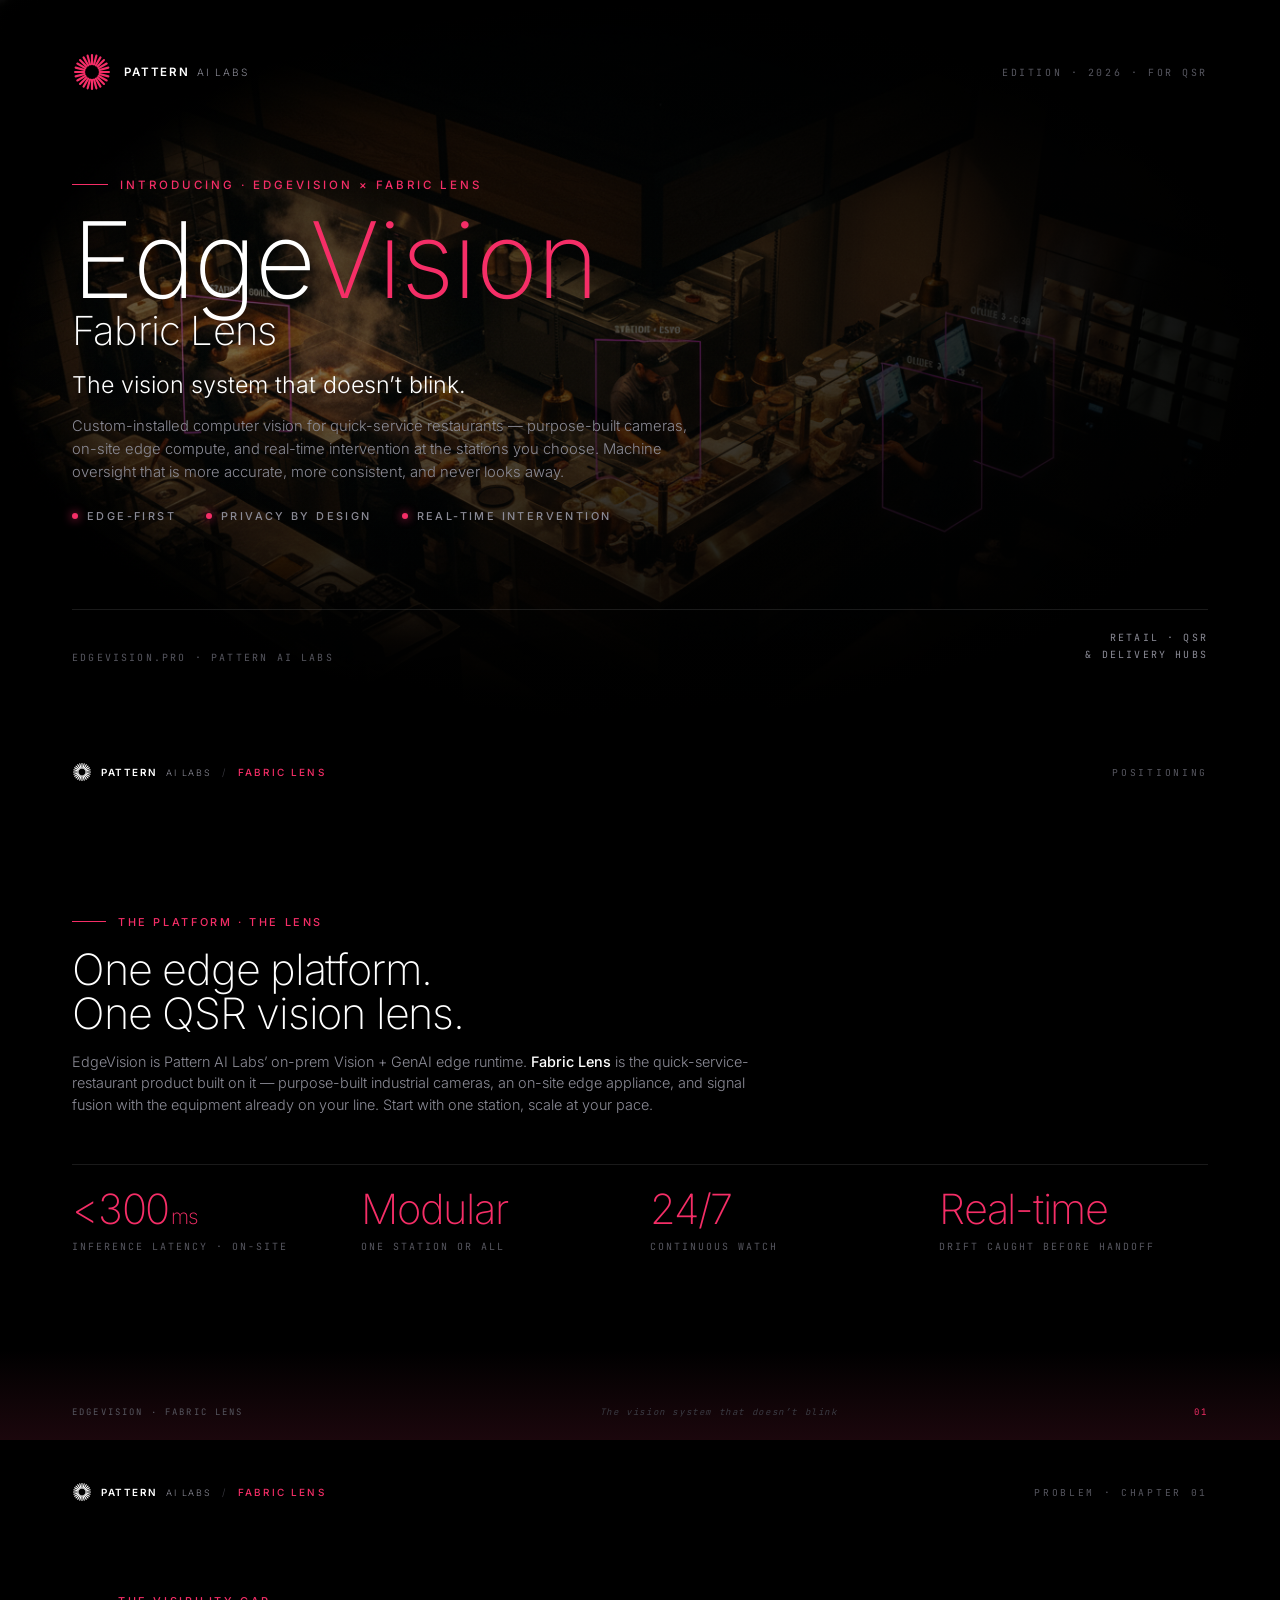
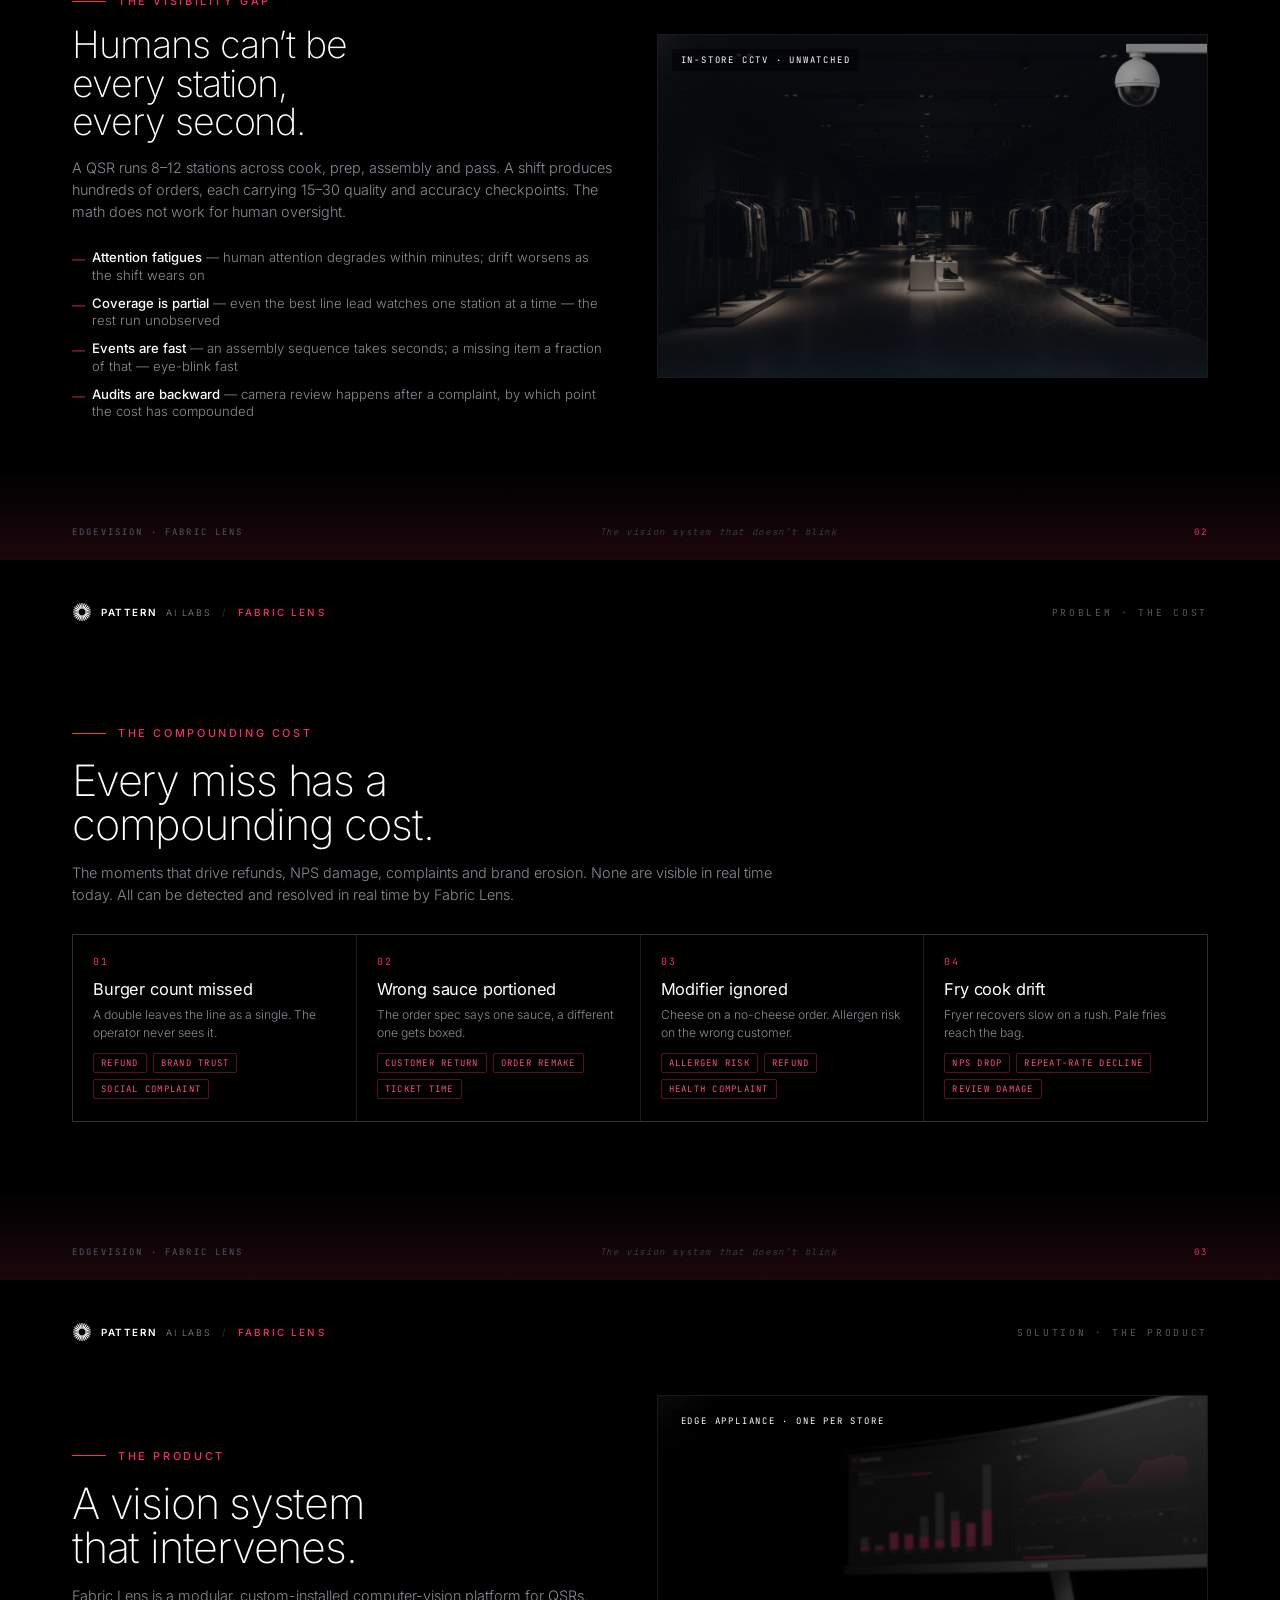
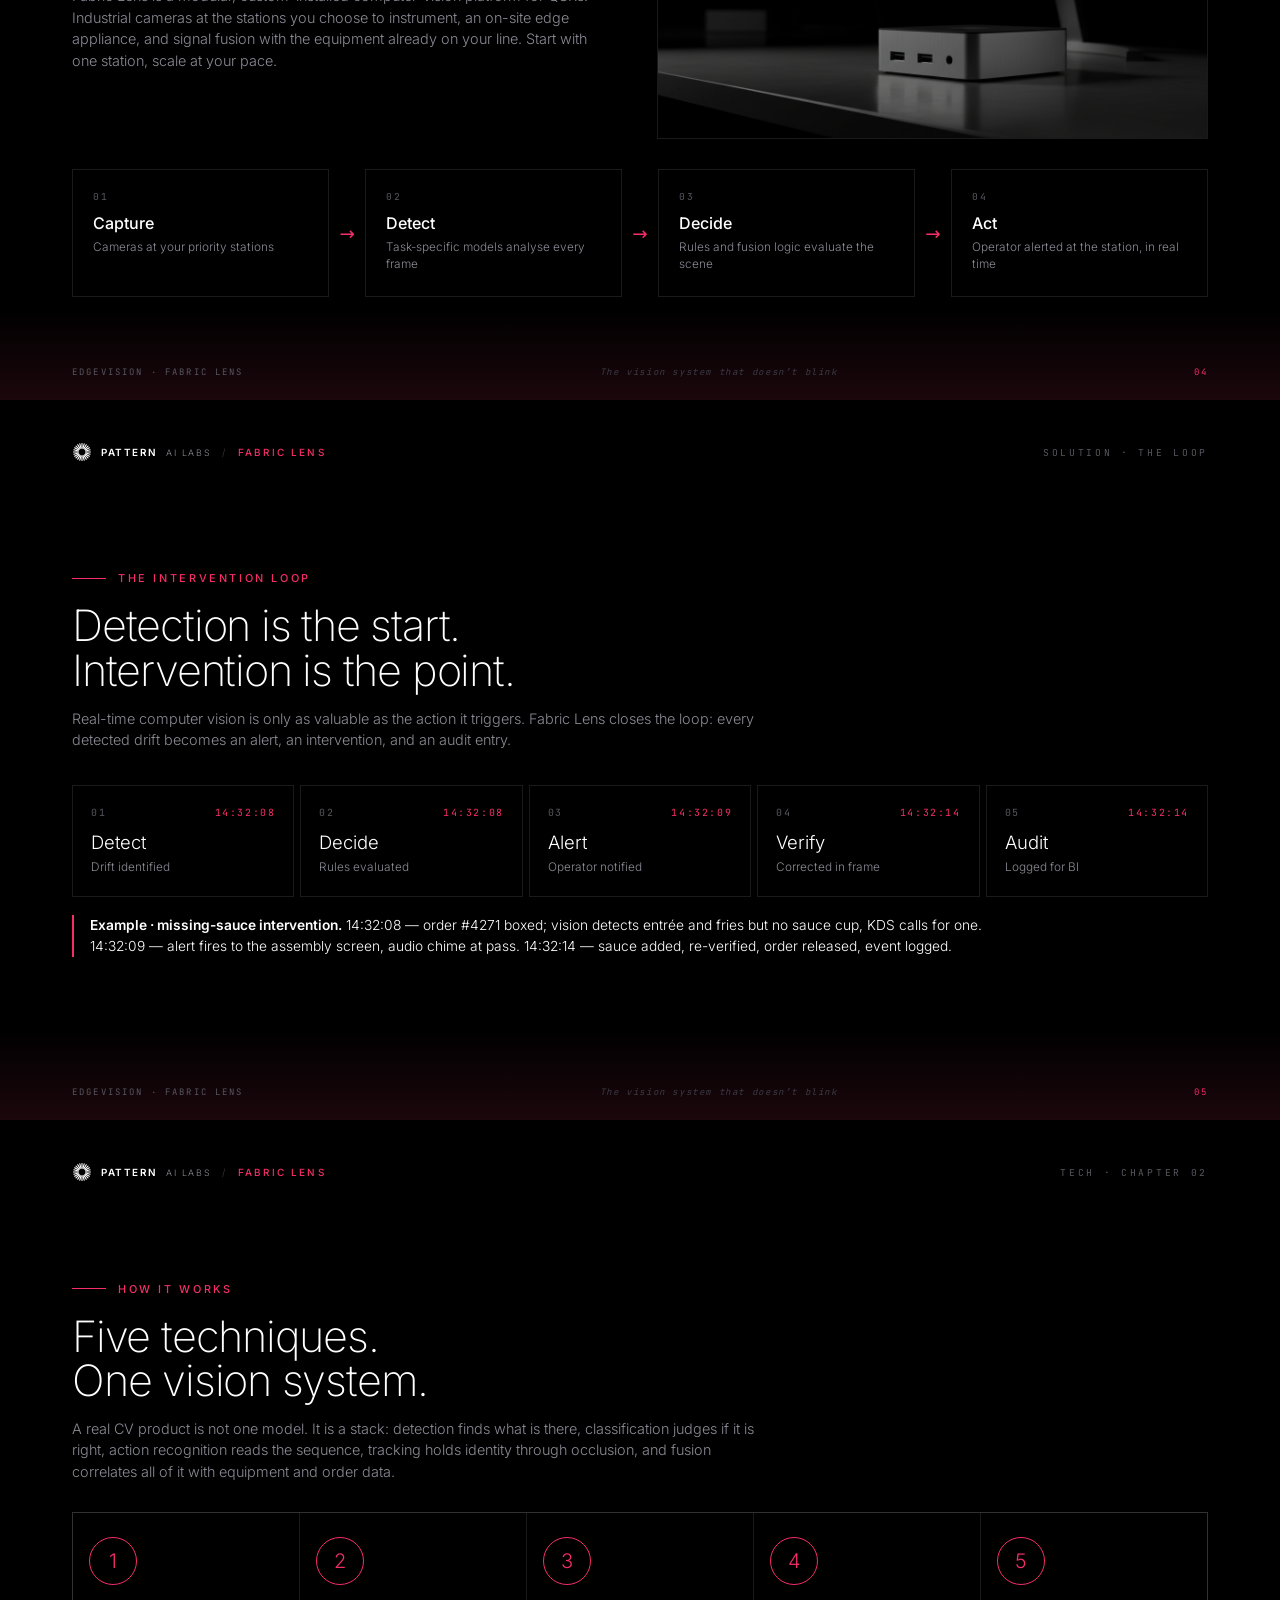
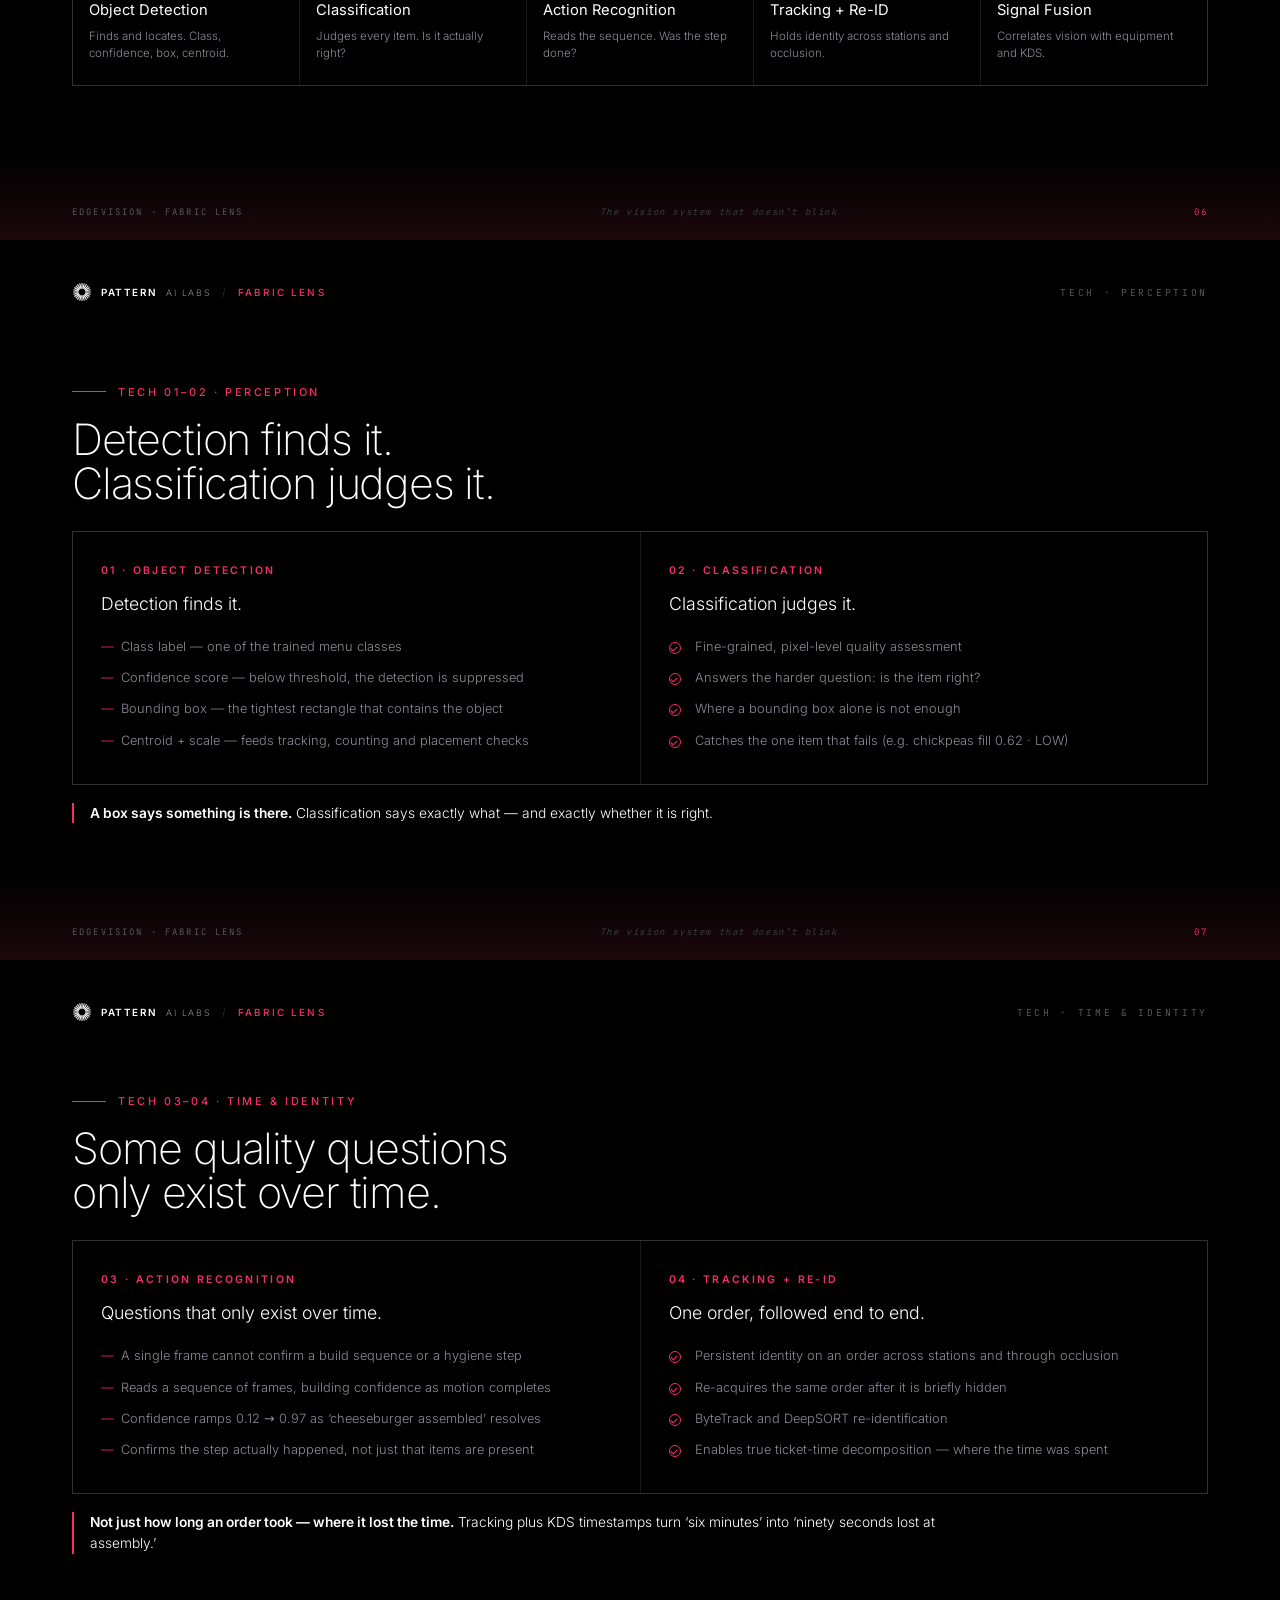
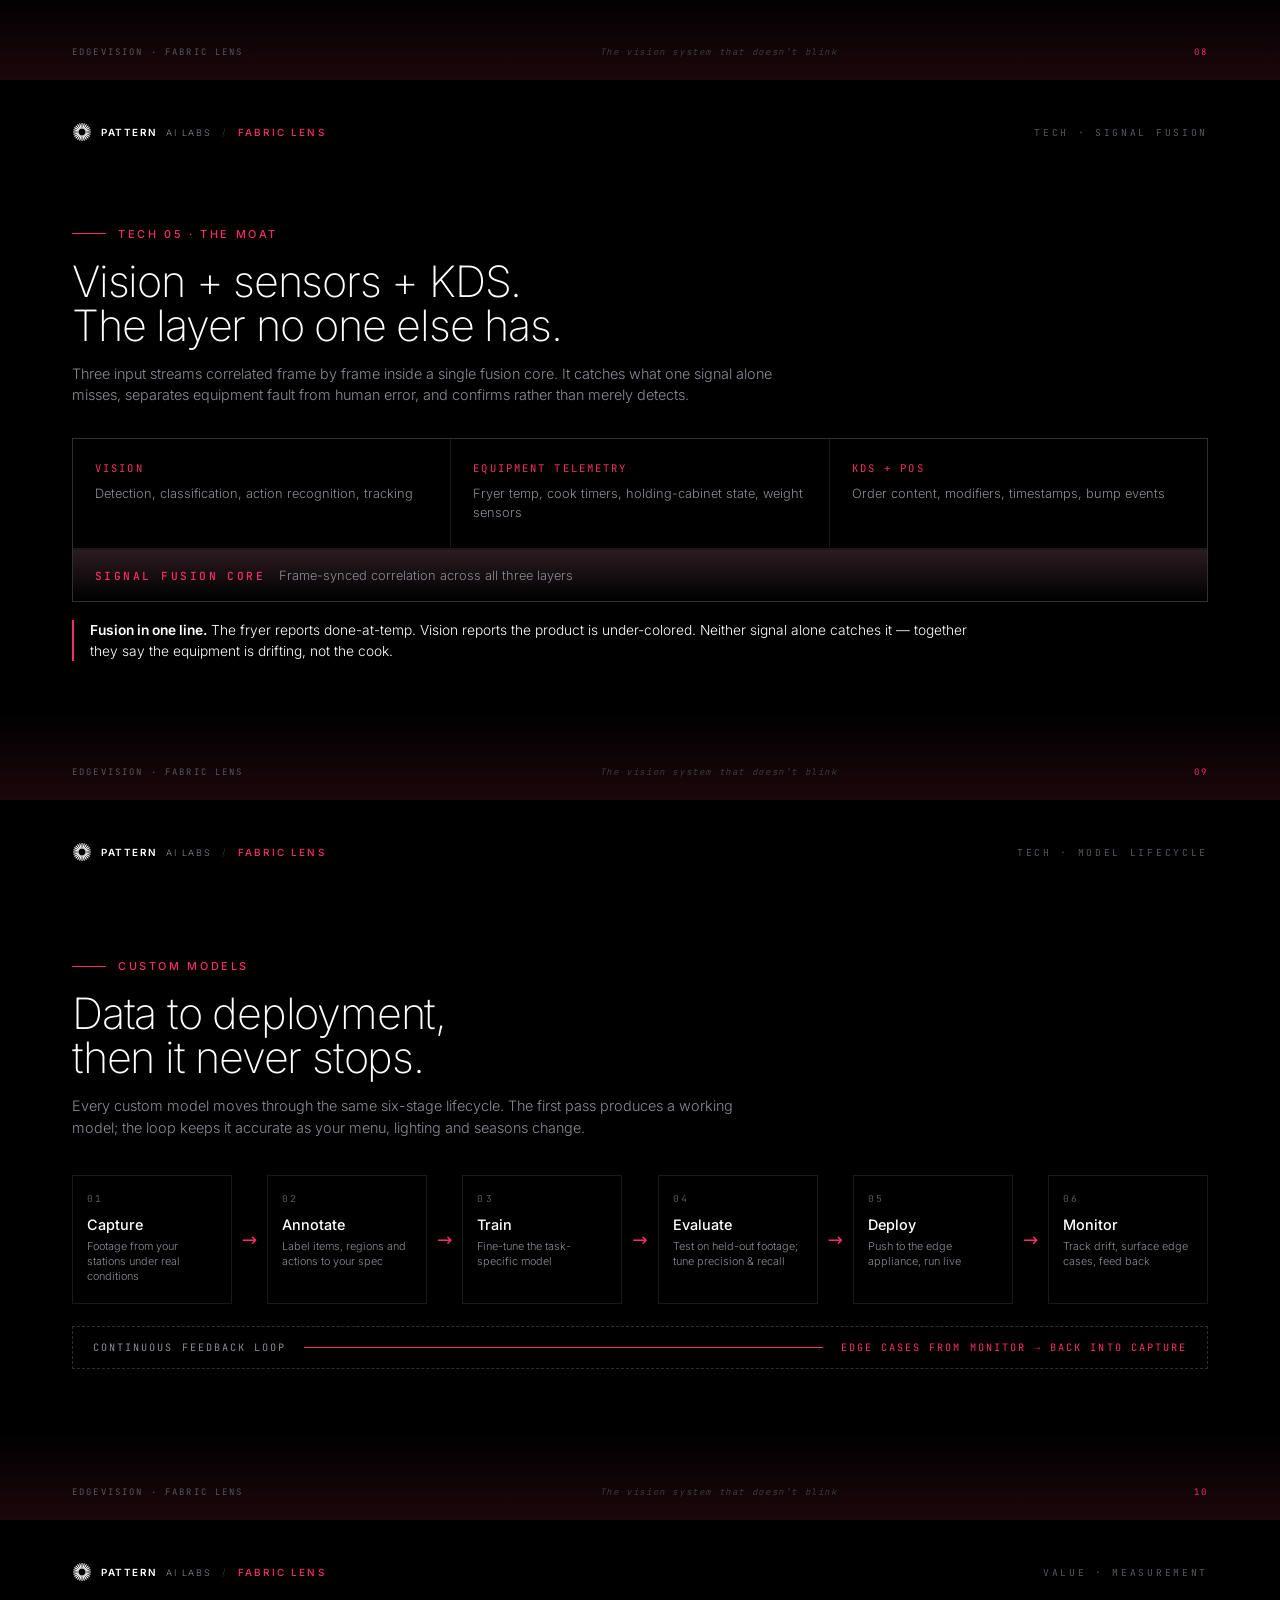
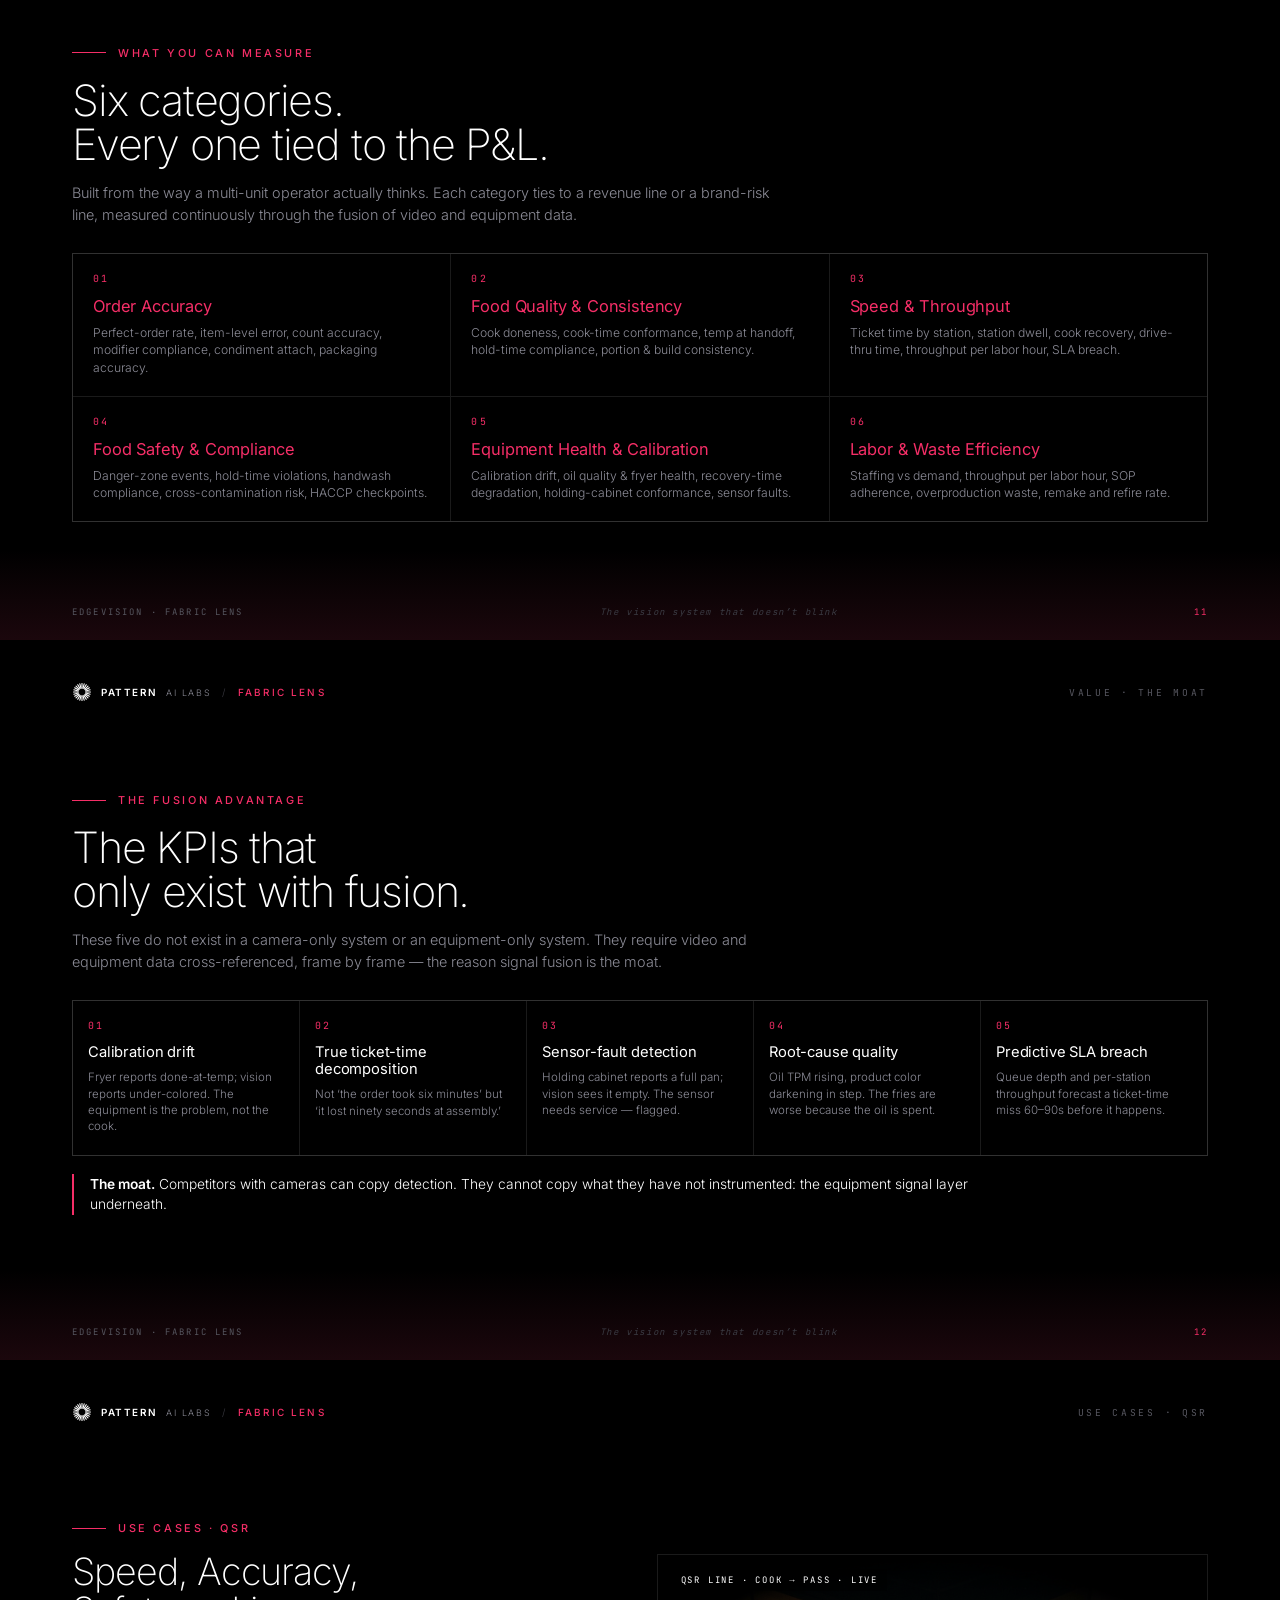
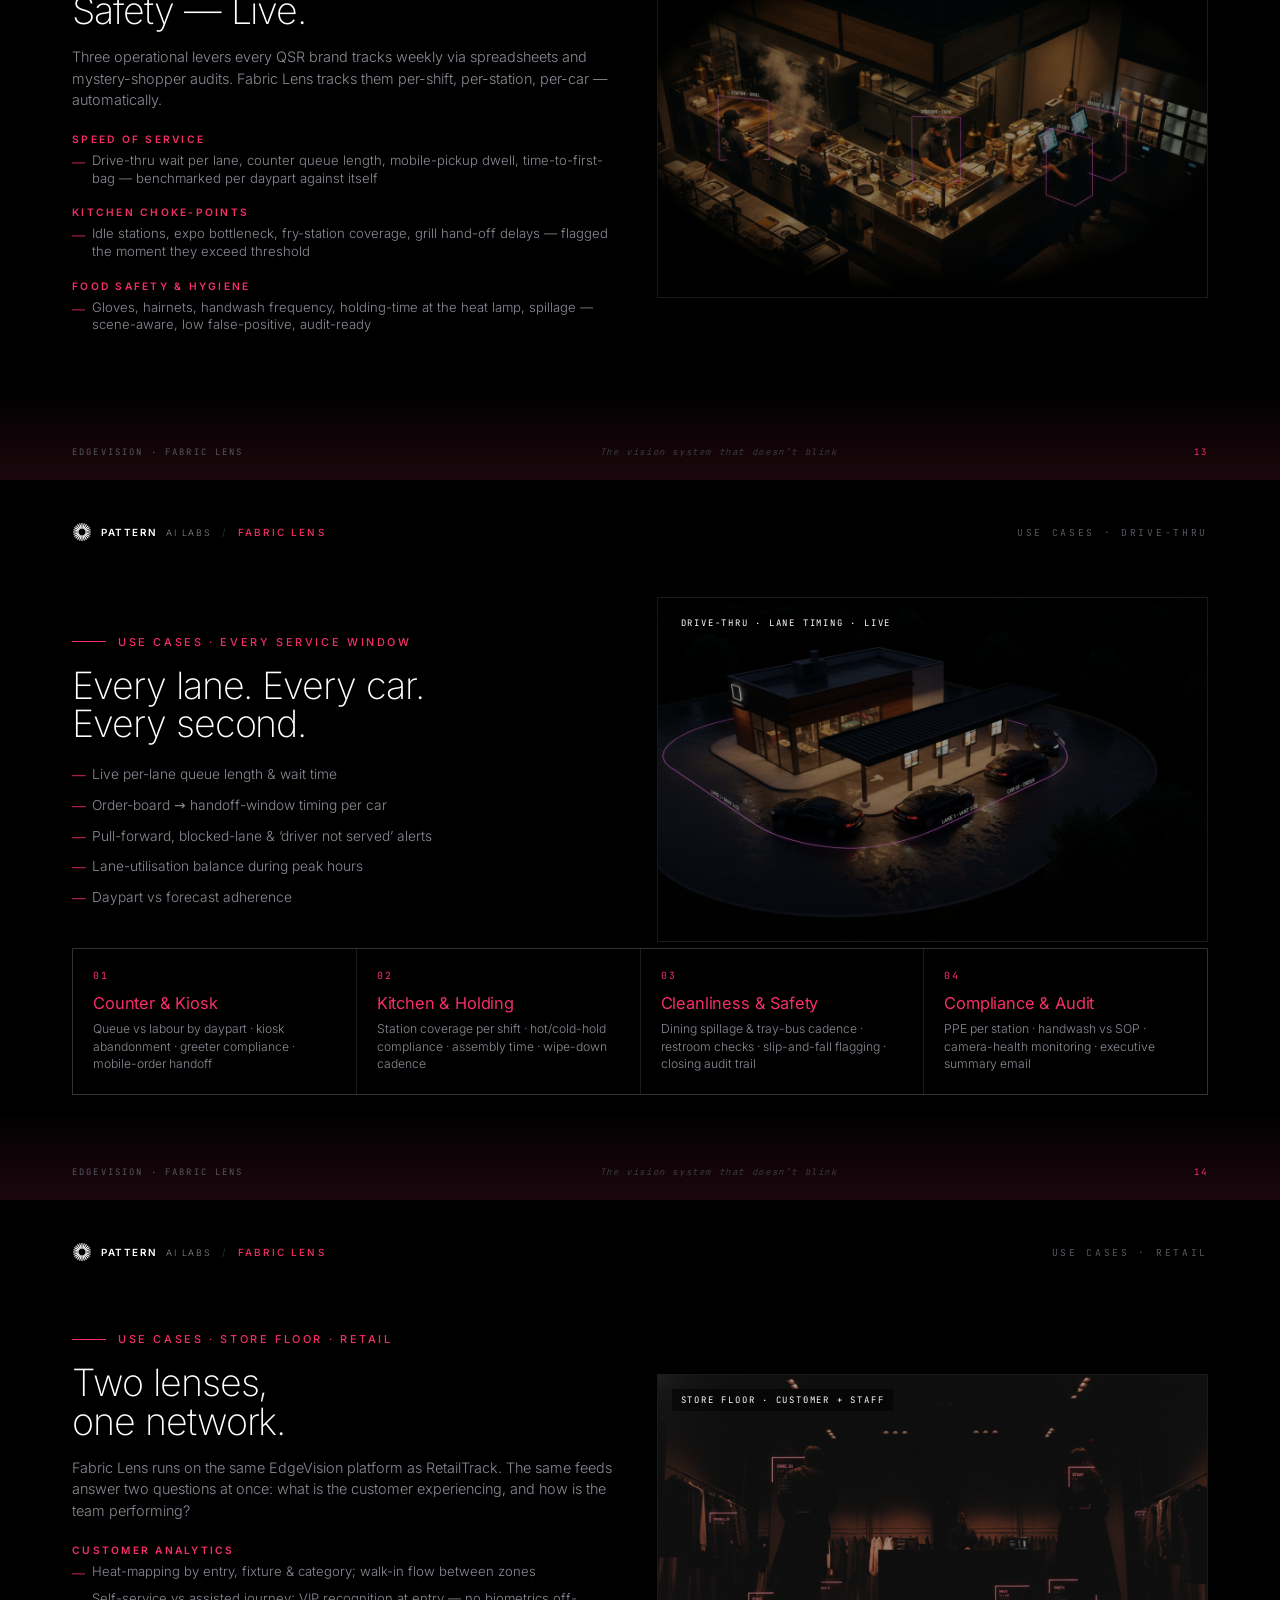
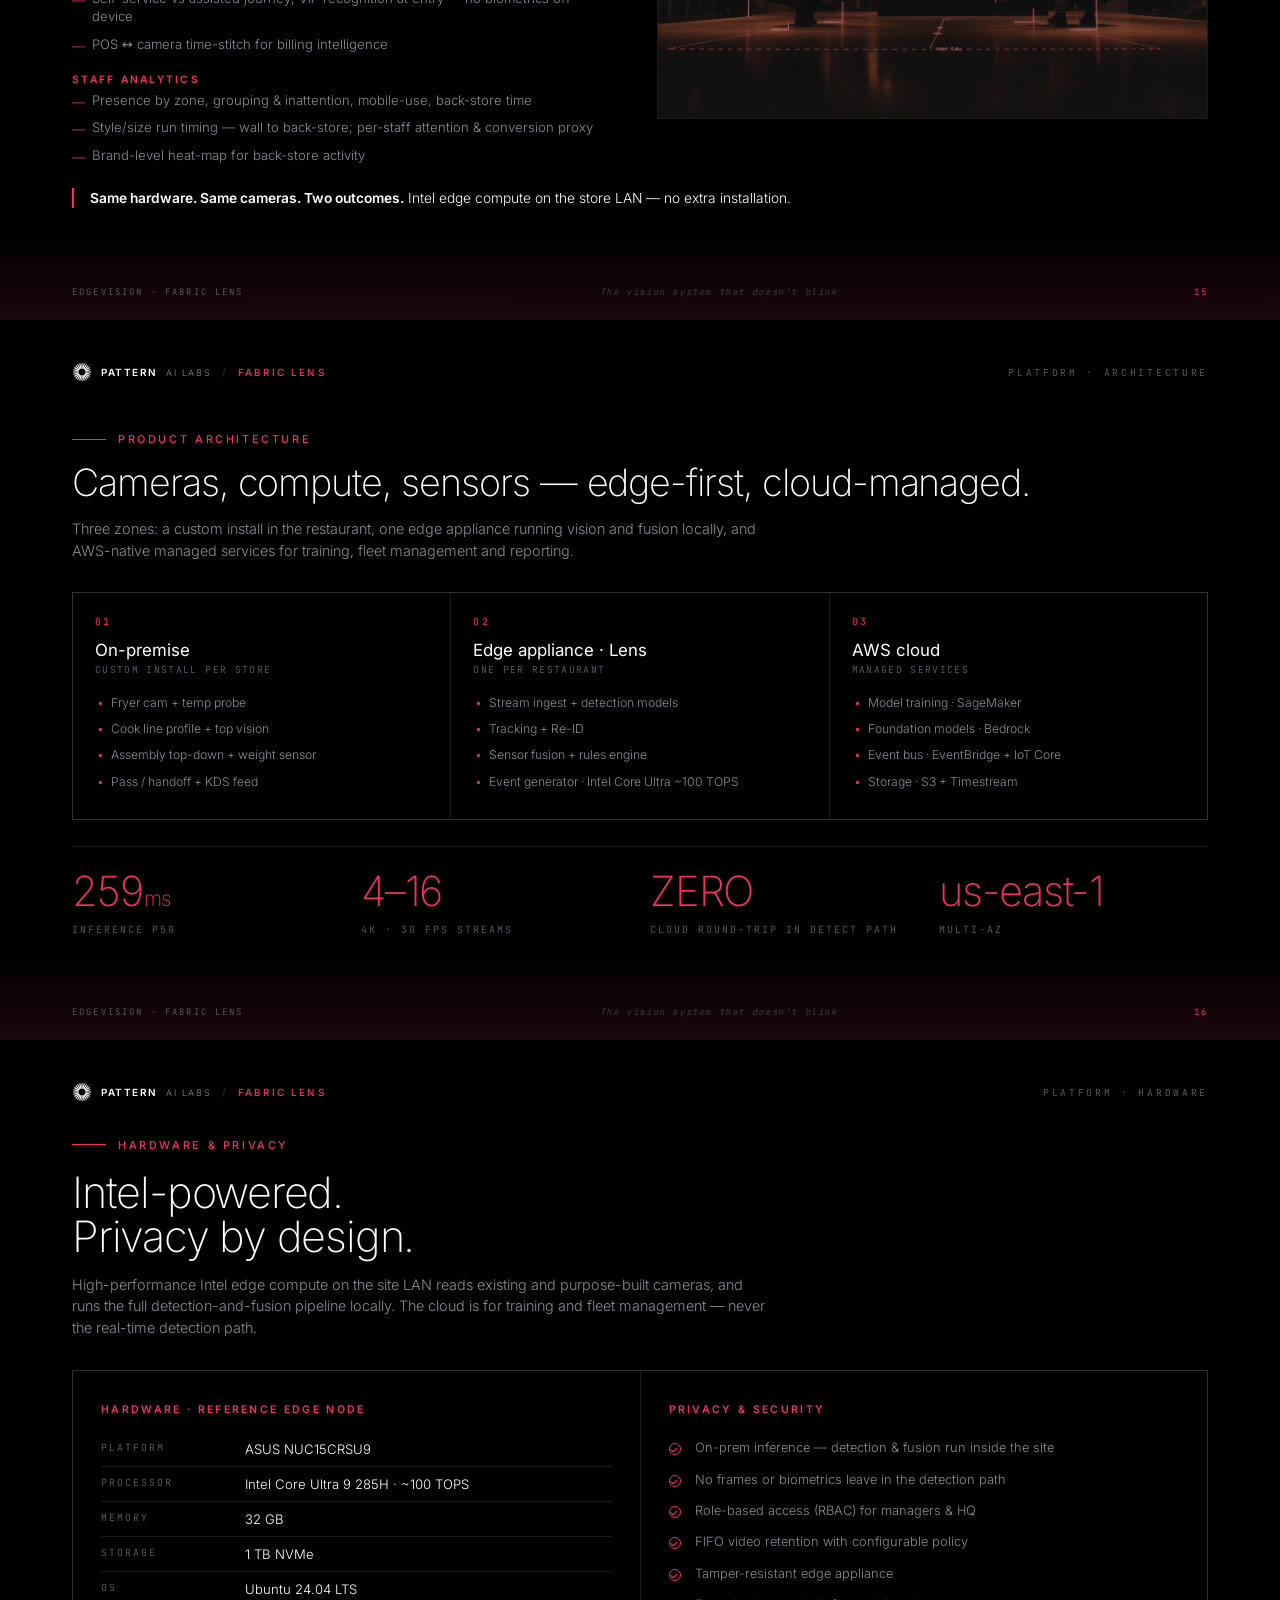
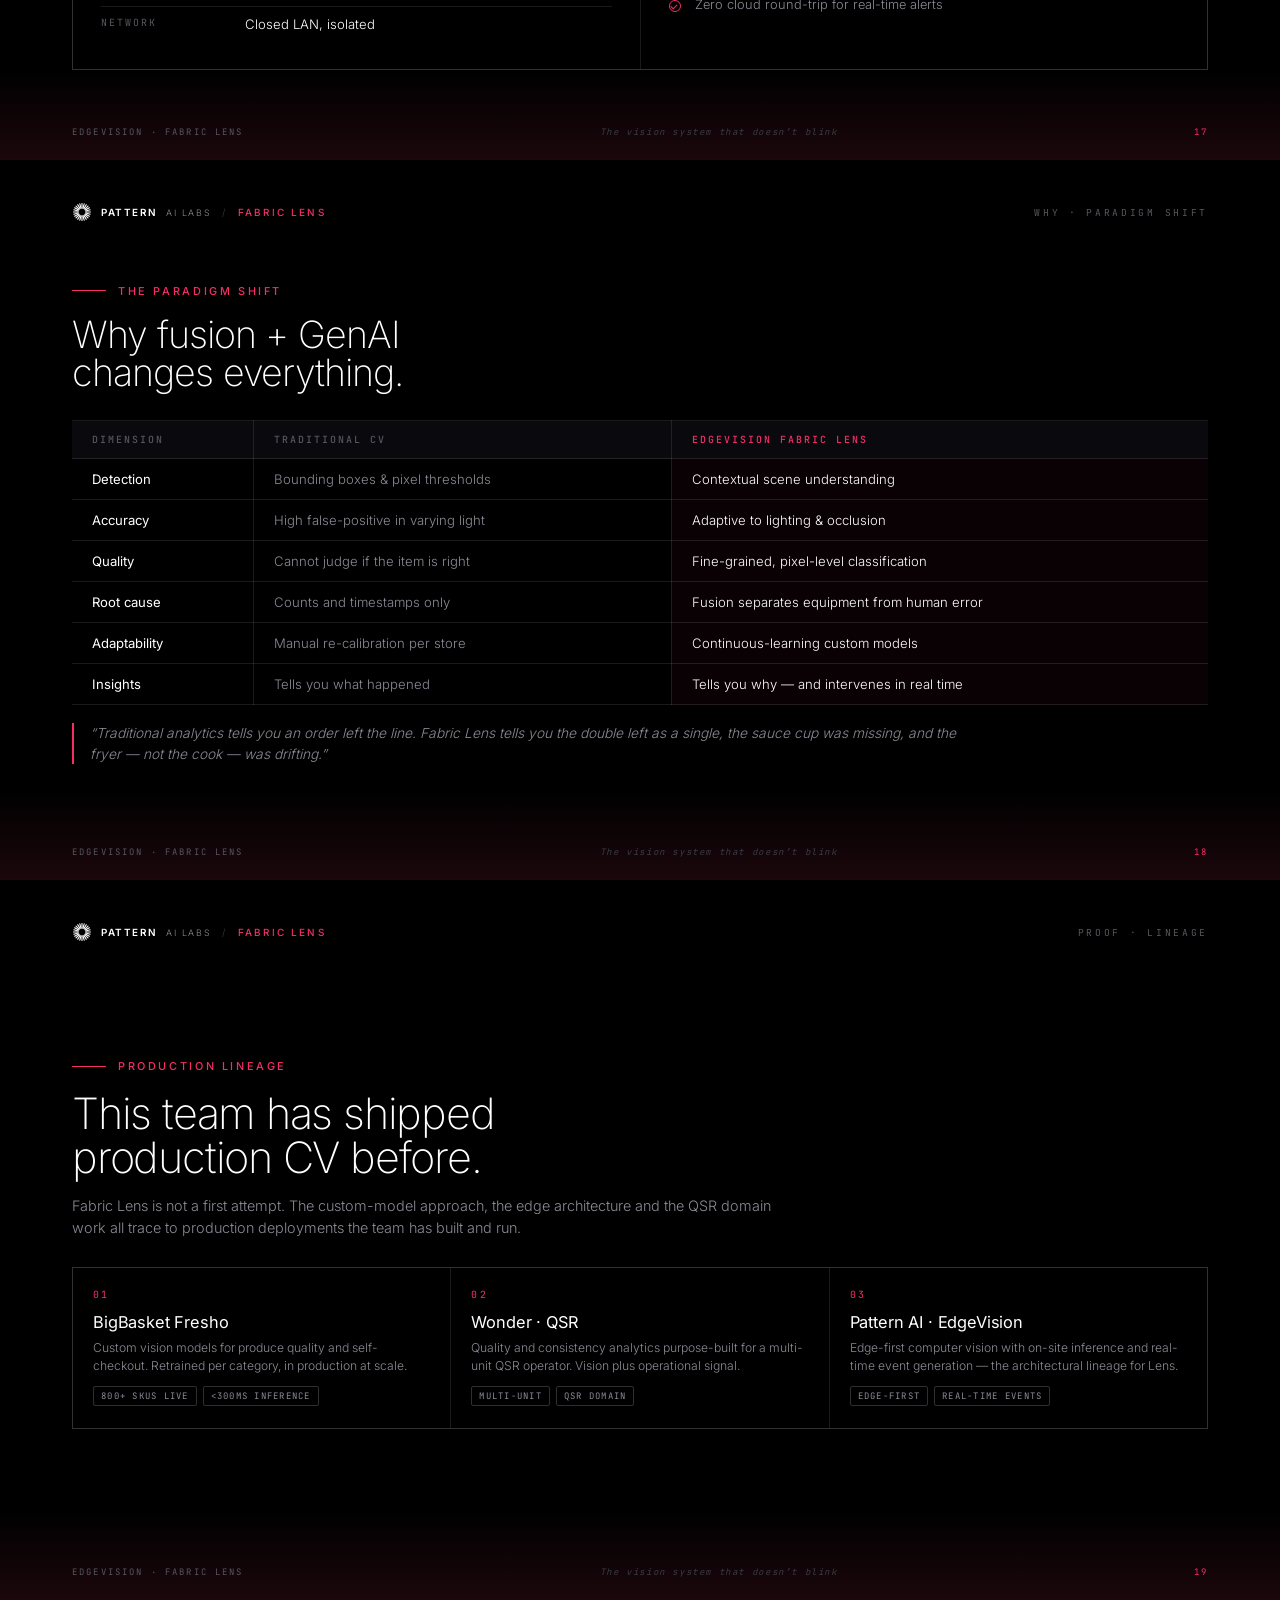
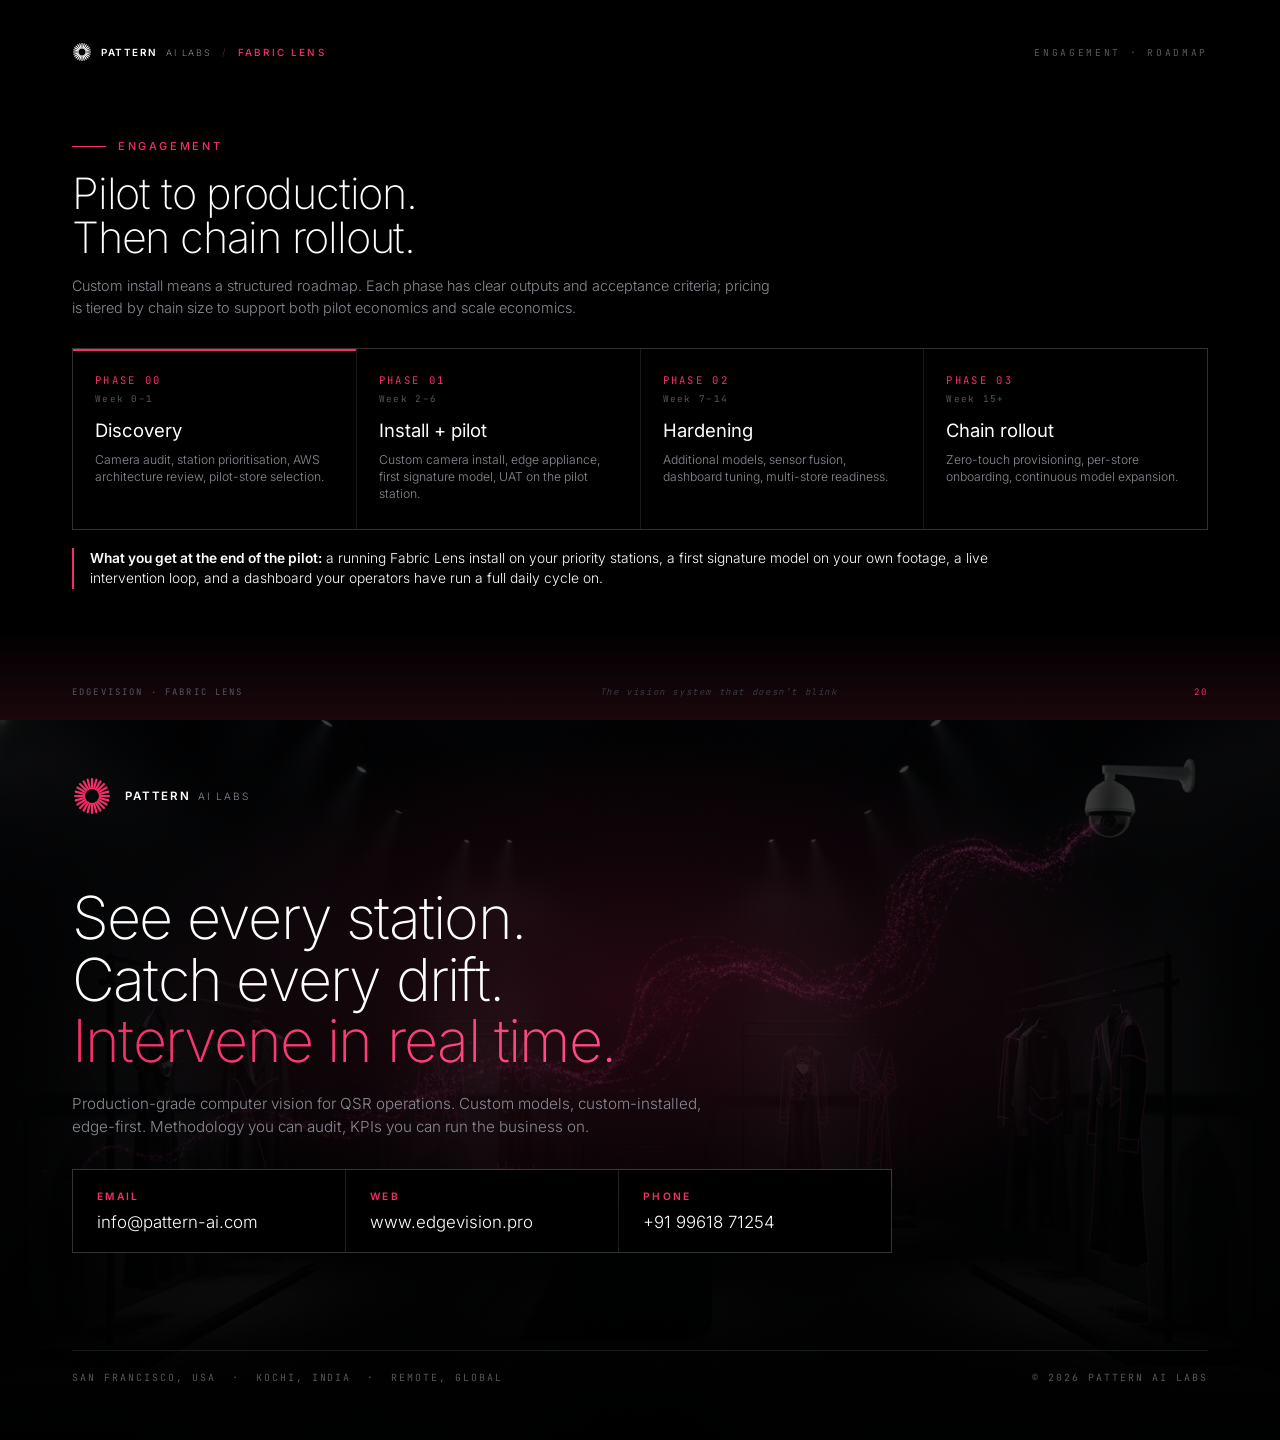
==== deck/index.html @ 0bbc6ceb "Add EdgeVision Fabric Lens deck (PDF + source) Combines Fabrick Lens (QSR computer-vision: visibilit" ====
<!doctype html><html lang="en"><head><meta charset="utf-8"/><title>EdgeVision Fabric Lens — Pattern AI Labs</title><link rel="stylesheet" href="fonts.css"/><style>/* ───────────────────────────────────────────────────────────
   EdgeVision Fabric Lens · Pattern AI Labs
   Deck design system — editorial dark · Inter Light · magenta
   16:9 print slides (1280×720)
   ─────────────────────────────────────────────────────────── */
:root{
  --bg:#000;--bg-2:#050507;--bg-3:#0A0A0E;
  --border:rgba(255,255,255,.10);--border-2:rgba(255,255,255,.18);
  --text:#fff;--text-dim:#8B8B96;--text-mute:#56565F;--text-faint:#3A3A42;
  --brand:#F52E67;--brand-2:#FF4F84;--brand-glow:rgba(245,46,103,.16);
  --maroon:#5A1729;--cyan:#5BC5E8;--amber:#F0B85A;
  --tx:'Inter',system-ui,sans-serif;--mono:'JetBrains Mono','SF Mono',Menlo,monospace;
}
*,*::before,*::after{box-sizing:border-box}
html,body{margin:0;padding:0;background:#000}
body{font-family:var(--tx);font-weight:300;color:var(--text);-webkit-font-smoothing:antialiased;
  text-rendering:optimizeLegibility;-webkit-print-color-adjust:exact;print-color-adjust:exact;}
img{max-width:100%;display:block}
h1,h2,h3,h4{margin:0;line-height:1.06;color:#fff}
p{margin:0;color:var(--text-dim)}
b{font-weight:600;color:#fff}i{font-style:normal}
ul{margin:0;padding:0;list-style:none}

.mark{width:26px;height:26px;color:var(--brand);flex:0 0 auto}
.mark--sm{width:20px;height:20px;color:#fff}
.mark--lg{width:40px;height:40px;color:var(--brand)}
.grad{background:linear-gradient(115deg,var(--brand),var(--brand-2));-webkit-background-clip:text;
  background-clip:text;color:transparent;font-weight:200}

/* ─────────── SLIDE FRAME ─────────── */
.slide{position:relative;width:1280px;height:720px;overflow:hidden;background:var(--bg);
  padding:40px 72px 56px;display:flex;flex-direction:column;
  background-image:linear-gradient(0deg,rgba(90,23,41,.30),transparent 90px);
  page-break-after:always;break-after:page;}
.slide:last-child{page-break-after:auto;break-after:auto}
.slide__bg{position:absolute;inset:0;width:100%;height:100%;object-fit:cover;z-index:0}
.slide__body{position:relative;z-index:2;flex:1;display:flex;flex-direction:column;
  justify-content:center;min-height:0;padding:8px 0}

/* chrome + foot */
.chrome{position:relative;z-index:3;display:flex;align-items:center;justify-content:space-between;
  height:24px}
.chrome__brand{display:inline-flex;align-items:center;gap:9px;font-family:var(--tx);
  letter-spacing:.16em;text-transform:uppercase;font-size:.62rem}
.chrome__brand b{font-weight:600;color:#fff}
.chrome__brand i{font-weight:300;color:var(--text-dim);font-size:.9em}
.chrome__div{color:var(--text-faint);padding:0 2px}
.chrome__prod{font-weight:500;letter-spacing:.22em;color:var(--brand)}
.chrome__ctx{font-family:var(--mono);font-size:.6rem;letter-spacing:.28em;text-transform:uppercase;
  color:var(--text-mute)}
.foot{position:absolute;left:72px;right:72px;bottom:22px;z-index:3;display:flex;align-items:center;
  justify-content:space-between;font-family:var(--mono);font-size:.56rem;letter-spacing:.24em;
  text-transform:uppercase;color:var(--text-mute)}
.foot__mid{color:var(--text-faint);letter-spacing:.18em;text-transform:none;font-style:italic}
.foot__n{color:var(--brand)}

/* ─────────── TYPE ─────────── */
.eyebrow{display:inline-flex;align-items:center;gap:12px;margin:0 0 18px;color:var(--brand);
  font-size:.68rem;letter-spacing:.24em;text-transform:uppercase;font-weight:500}
.eyebrow::before{content:"";width:34px;height:1px;background:var(--brand);flex:0 0 auto}
.display{font-family:var(--tx);font-weight:200;letter-spacing:-.028em;line-height:1.02;
  font-size:2.7rem;color:#fff;margin:0 0 16px}
.display--mid{font-size:2.35rem}
.lede{font-size:.9rem;line-height:1.5;color:var(--text-dim);font-weight:300;max-width:78ch;margin:0 0 22px}
.lede b{color:#fff;font-weight:500}

/* ─────────── NUM-CARD GRID ─────────── */
.num-grid{display:grid;gap:1px;background:var(--border);border:1px solid var(--border);margin-top:6px}
.num-grid--2{grid-template-columns:repeat(2,1fr)}
.num-grid--3{grid-template-columns:repeat(3,1fr)}
.num-grid--4{grid-template-columns:repeat(4,1fr)}
.num-grid--5{grid-template-columns:repeat(5,1fr)}
.num-card{background:var(--bg);padding:20px 20px 22px}
.num-card__n{font-family:var(--mono);font-size:.62rem;letter-spacing:.22em;color:var(--brand);
  display:block;margin-bottom:12px}
.num-card h3{font-family:var(--tx);font-weight:400;font-size:1.02rem;letter-spacing:-.01em;
  margin:0 0 8px;color:#fff;line-height:1.15}
.num-card p{margin:0;font-size:.76rem;line-height:1.42;color:var(--text-dim)}
.num-card--brand h3{color:var(--brand)}
.num-grid--rows2 .num-card{padding:18px 20px 20px}
.num-grid--5 .num-card{padding:18px 15px 20px}
.num-grid--5 .num-card h3{font-size:.92rem}
.num-grid--5 .num-card p{font-size:.72rem}

/* cost chips */
.chips{display:flex;flex-wrap:wrap;gap:6px;margin-top:12px}
.chip{font-family:var(--mono);font-size:.56rem;letter-spacing:.14em;text-transform:uppercase;
  color:var(--brand-2);border:1px solid rgba(245,46,103,.35);border-radius:2px;padding:3px 7px}
.chips--stat .chip--stat{color:var(--text-dim);border-color:var(--border-2)}
.num-card--cost h3{color:#fff}

/* ─────────── CIRCLE CARDS ─────────── */
.circle-grid{display:grid;gap:1px;background:var(--border);border:1px solid var(--border);margin-top:8px}
.circle-grid--3{grid-template-columns:repeat(3,1fr)}
.circle-grid--5{grid-template-columns:repeat(5,1fr)}
.circ{background:var(--bg);padding:26px 24px 28px}
.circle-grid--5 .circ{padding:24px 16px}
.circ__n{display:grid;place-items:center;width:48px;height:48px;border:1.5px solid var(--brand);
  border-radius:50%;color:var(--brand);font-family:var(--tx);font-weight:300;font-size:1.25rem;margin:0 0 18px}
.circ h3{font-family:var(--tx);font-weight:400;font-size:1.08rem;margin:0 0 9px;color:#fff}
.circle-grid--5 .circ h3{font-size:.92rem}
.circ p{margin:0;font-size:.8rem;line-height:1.45;color:var(--text-dim)}
.circle-grid--5 .circ p{font-size:.72rem}

/* ─────────── PIPELINE ─────────── */
.pipeline{display:grid;align-items:stretch;gap:8px;margin-top:14px}
.pipeline--4{grid-template-columns:1fr auto 1fr auto 1fr auto 1fr}
.pipeline--6{grid-template-columns:1fr auto 1fr auto 1fr auto 1fr auto 1fr auto 1fr}
.pipe-card{padding:20px 20px 24px;border:1px solid var(--border);background:var(--bg);
  display:flex;flex-direction:column}
.pipe-card__n{font-family:var(--mono);font-size:.6rem;letter-spacing:.22em;color:var(--text-mute);
  display:block;margin-bottom:12px}
.pipe-card h3{font-family:var(--tx);font-weight:500;font-size:1rem;margin:0 0 7px;color:#fff}
.pipe-card p{margin:0;font-size:.74rem;line-height:1.4;color:var(--text-dim)}
.pipe-arrow{align-self:center;color:var(--brand);font-size:1.15rem;padding:0 2px}
.pipeline--6 .pipe-card{padding:16px 14px 18px}
.pipeline--6 .pipe-card h3{font-size:.9rem}
.pipeline--6 .pipe-card p{font-size:.68rem}

/* ─────────── STATS ─────────── */
.stats{display:grid;gap:20px;margin-top:26px;padding-top:24px;border-top:1px solid var(--border)}
.stats--3{grid-template-columns:repeat(3,1fr)}
.stats--4{grid-template-columns:repeat(4,1fr)}
.stats b{display:block;font-family:var(--tx);font-weight:200;font-size:2.6rem;letter-spacing:-.03em;
  line-height:1;color:var(--brand);margin-bottom:10px}
.stats b i{font-size:.5em;font-weight:200;margin-left:2px}
.stats span{display:block;font-family:var(--mono);font-size:.62rem;letter-spacing:.2em;
  text-transform:uppercase;color:var(--text-mute)}

/* ─────────── TWO-COL LENS ─────────── */
.two-col{display:grid;grid-template-columns:1fr 1fr;gap:1px;background:var(--border);
  border:1px solid var(--border);margin-top:10px}
.lens{background:var(--bg);padding:26px 28px 28px}
.lens__head{display:inline-flex;align-items:center;gap:10px;color:var(--brand);font-family:var(--tx);
  font-size:.66rem;letter-spacing:.22em;text-transform:uppercase;font-weight:600;margin:0 0 16px}
.lens h3{font-family:var(--tx);font-weight:300;font-size:1.1rem;margin:0 0 16px;color:#fff;line-height:1.25}
.dashlist li,.checklist li{position:relative;color:var(--text-dim);font-size:.8rem;line-height:1.35}
.dashlist li{padding:7px 0 7px 20px}
.dashlist li::before{content:"—";position:absolute;left:0;top:7px;color:var(--brand)}
.dashlist--tight li{padding:6px 0 6px 20px;font-size:.86rem}
.checklist li{padding:7px 0 7px 26px}
.checklist li::before{content:"";position:absolute;left:0;top:11px;width:12px;height:12px;
  border-radius:50%;border:1.2px solid var(--brand)}
.checklist li::after{content:"";position:absolute;left:3.5px;top:14px;width:4px;height:6px;
  border-right:1.4px solid var(--brand);border-bottom:1.4px solid var(--brand);transform:rotate(45deg)}

/* speclist */
.speclist{margin:0;padding:0}
.speclist div{display:grid;grid-template-columns:130px 1fr;gap:14px;padding:9px 0;
  border-bottom:1px solid var(--border)}
.speclist div:last-child{border-bottom:0}
.speclist dt{font-family:var(--mono);font-size:.62rem;letter-spacing:.2em;color:var(--text-mute);
  text-transform:uppercase}
.speclist dd{margin:0;color:#fff;font-size:.82rem}

/* ─────────── PULLQUOTE ─────────── */
.pullquote{display:flex;gap:16px;margin:18px 0 0;font-size:.86rem;line-height:1.5;color:var(--text)}
.pullquote__bar{flex:0 0 auto;width:2px;background:var(--brand);align-self:stretch}
.pullquote b{color:#fff}.pullquote i{font-style:italic;color:var(--text-dim)}
.pullquote span:last-child{max-width:100ch}

/* ─────────── TIMELINE ─────────── */
.timeline{display:grid;align-items:stretch;gap:6px;margin-top:12px}
.timeline--5{grid-template-columns:repeat(5,1fr)}
.tl-card{padding:20px 18px 22px;border:1px solid var(--border);background:var(--bg);
  display:flex;flex-direction:column}
.tl-card header{display:flex;justify-content:space-between;align-items:center;margin-bottom:14px;
  font-family:var(--mono);font-size:.62rem;letter-spacing:.16em}
.tl-card__n{color:var(--text-mute)}.tl-card__t{color:var(--brand)}
.tl-card h3{font-family:var(--tx);font-weight:300;font-size:1.15rem;margin:0 0 8px}
.tl-card p{margin:0;font-size:.74rem;color:var(--text-dim)}

/* ─────────── FUSION ─────────── */
.fusion{display:grid;grid-template-columns:repeat(3,1fr);gap:1px;background:var(--border);
  border:1px solid var(--border);margin-top:10px;position:relative}
.fusion__card{background:var(--bg);padding:22px 22px 26px}
.fusion__h{font-family:var(--mono);font-size:.66rem;letter-spacing:.2em;color:var(--brand);margin:0 0 10px}
.fusion__p{margin:0;font-size:.8rem;line-height:1.45;color:var(--text-dim)}
.fusion__core{grid-column:1/-1;background:linear-gradient(180deg,rgba(245,46,103,.08),var(--bg));
  padding:18px 22px;display:flex;align-items:baseline;gap:14px;border-top:1px solid var(--border)}
.fusion__core span{font-family:var(--mono);font-size:.7rem;letter-spacing:.22em;color:var(--brand);font-weight:500}
.fusion__core i{font-size:.8rem;color:var(--text-dim)}

/* ─────────── ZONES ─────────── */
.zones{display:grid;grid-template-columns:repeat(3,1fr);gap:1px;background:var(--border);
  border:1px solid var(--border);margin-top:8px}
.zone{background:var(--bg);padding:22px 22px 24px}
.zone__n{font-family:var(--mono);font-size:.62rem;letter-spacing:.22em;color:var(--brand);display:block;margin-bottom:12px}
.zone__h{font-family:var(--tx);font-weight:400;font-size:1.05rem;color:#fff;margin:0 0 3px}
.zone__s{font-family:var(--mono);font-size:.6rem;letter-spacing:.14em;text-transform:uppercase;
  color:var(--text-mute);margin:0 0 14px}
.zone ul li{position:relative;padding:5px 0 5px 16px;font-size:.76rem;color:var(--text-dim);line-height:1.35}
.zone ul li::before{content:"•";position:absolute;left:2px;top:5px;color:var(--brand)}

/* ─────────── CMP TABLE ─────────── */
.cmp{width:100%;border-collapse:collapse;margin-top:12px}
.cmp th,.cmp td{padding:12px 20px;text-align:left;border-bottom:1px solid var(--border);
  border-right:1px solid var(--border);font-size:.82rem;color:var(--text-dim)}
.cmp th:last-child,.cmp td:last-child{border-right:0}
.cmp thead th{background:var(--bg-3);font-family:var(--mono);font-size:.62rem;letter-spacing:.2em;
  color:var(--text-mute);text-transform:uppercase;font-weight:500;border-top:1px solid var(--border)}
.cmp thead th.cmp__hi{color:var(--brand)}
.cmp td:first-child{color:#fff;font-weight:400}
.cmp td.cmp__hi{color:#fff;background:rgba(245,46,103,.04)}

/* ─────────── LAN BAR ─────────── */
.lan-bar{display:grid;grid-template-columns:auto 1fr auto;align-items:center;gap:18px;margin-top:22px;
  padding:14px 20px;border:1px dashed var(--border-2);font-family:var(--mono);font-size:.64rem;letter-spacing:.2em}
.lan-bar__l{color:var(--text-dim)}.lan-bar__line{height:1px;background:var(--brand)}.lan-bar__r{color:var(--brand)}

/* ─────────── WEEKS ─────────── */
.weeks{display:grid;gap:1px;background:var(--border);border:1px solid var(--border);margin-top:8px}
.weeks--4{grid-template-columns:repeat(4,1fr)}
.week{background:var(--bg);padding:22px 22px 26px;border-top:2px solid transparent}
.week--first{border-top-color:var(--brand)}
.week__n{display:block;font-family:var(--mono);font-size:.66rem;letter-spacing:.22em;color:var(--brand);margin-bottom:6px}
.week__wk{display:block;font-family:var(--mono);font-size:.58rem;letter-spacing:.14em;color:var(--text-mute);margin-bottom:16px}
.week h3{font-family:var(--tx);font-weight:400;font-size:1.15rem;color:#fff;margin:0 0 10px}
.week p{margin:0;font-size:.76rem;line-height:1.42;color:var(--text-dim)}

/* ─────────── SPLIT ─────────── */
.split{display:grid;grid-template-columns:1fr 1.02fr;gap:44px;align-items:center;margin-top:4px}
.split__copy{min-width:0}
.split__media{position:relative;overflow:hidden;border:1px solid var(--border);aspect-ratio:16/10}
.split__media img{width:100%;height:100%;object-fit:cover;filter:brightness(.62) saturate(.92)}
.mediacap{position:absolute;left:14px;top:14px;font-family:var(--mono);font-size:.56rem;
  letter-spacing:.2em;color:#fff;background:rgba(0,0,0,.55);padding:5px 9px}
.split--after{margin-top:16px}

/* ─────────── COVER ─────────── */
.slide--cover{padding:0;overflow:hidden}
.cover__veil{position:absolute;inset:0;z-index:1;background:
  radial-gradient(75% 65% at 22% 55%,transparent,rgba(0,0,0,.86)),
  linear-gradient(180deg,rgba(0,0,0,.55),rgba(0,0,0,.45) 45%,rgba(0,0,0,.9))}
.cover__inner{position:relative;z-index:2;height:100%;padding:52px 72px 56px;display:flex;flex-direction:column}
.cover__top{display:flex;align-items:center;gap:12px}
.cover__brandtxt{font-family:var(--tx);letter-spacing:.16em;text-transform:uppercase;font-size:.72rem;display:inline-flex;gap:7px;align-items:baseline}
.cover__brandtxt b{font-weight:600;color:#fff}.cover__brandtxt i{font-weight:300;color:var(--text-dim);font-size:.88em}
.cover__edition{margin-left:auto;font-family:var(--mono);font-size:.62rem;letter-spacing:.26em;color:var(--text-mute)}
.cover__eyebrow{margin:auto 0 20px;color:var(--brand);font-size:.72rem;letter-spacing:.26em;
  text-transform:uppercase;font-weight:500;display:inline-flex;align-items:center;gap:12px}
.cover__eyebrow::before{content:"";width:36px;height:1px;background:var(--brand)}
.cover__wordmark{font-family:var(--tx);font-weight:200;line-height:.9;letter-spacing:-.04em;margin:0 0 22px}
.cover__wordmark .w-edge{font-size:6.6rem;color:#fff}
.cover__wordmark .w-vision{font-size:6.6rem;color:var(--brand)}
.cover__wordmark .w-sub{display:block;font-size:2.5rem;font-weight:200;letter-spacing:-.02em;
  color:#fff;margin-top:6px}
.cover__tag{font-family:var(--tx);font-weight:300;font-size:1.45rem;color:#fff;margin:0 0 16px}
.cover__sub{font-size:.92rem;line-height:1.55;color:var(--text-dim);max-width:70ch;margin:0 0 26px}
.cover__tags{display:flex;gap:30px;margin:0 0 auto;font-size:.68rem;letter-spacing:.22em;
  text-transform:uppercase;color:var(--text-dim)}
.cover__tags li{display:inline-flex;align-items:center;gap:9px;font-weight:500}
.cover__tags i{width:6px;height:6px;border-radius:50%;background:var(--brand);box-shadow:0 0 10px var(--brand)}
.cover__foot{display:flex;justify-content:space-between;align-items:flex-end;font-family:var(--mono);
  font-size:.62rem;letter-spacing:.22em;color:var(--text-mute);text-transform:uppercase;
  border-top:1px solid var(--border);padding-top:20px}
.cover__sigil{text-align:right;line-height:1.7;color:var(--text-dim)}

/* ─────────── CLOSING ─────────── */
.slide--closing{padding:0;overflow:hidden}
.closing__veil{position:absolute;inset:0;z-index:1;background:
  radial-gradient(70% 60% at 50% 38%,rgba(245,46,103,.14),transparent 60%),
  linear-gradient(180deg,rgba(0,0,0,.72),rgba(0,0,0,.82) 50%,rgba(0,0,0,.95))}
.closing__inner{position:relative;z-index:2;height:100%;padding:56px 72px;display:flex;flex-direction:column}
.closing__brand{display:flex;align-items:center;gap:13px;margin-bottom:auto}
.closing__head{font-family:var(--tx);font-weight:200;font-size:3.7rem;line-height:1.04;
  letter-spacing:-.03em;color:#fff;margin:0 0 20px}
.closing__sub{font-size:.95rem;line-height:1.55;color:var(--text-dim);max-width:74ch;margin:0 0 30px}
.contact{display:grid;grid-template-columns:repeat(3,1fr);gap:1px;background:var(--border);
  border:1px solid var(--border);margin:0 0 26px;max-width:820px}
.contact__card{background:var(--bg);padding:20px 24px;display:flex;flex-direction:column;gap:10px}
.contact__h{font-family:var(--tx);font-size:.64rem;letter-spacing:.22em;color:var(--brand);
  text-transform:uppercase;font-weight:600}
.contact__v{font-family:var(--tx);font-weight:300;font-size:1.05rem;color:#fff}
.closing__foot{display:flex;justify-content:space-between;margin-top:auto;padding-top:20px;
  border-top:1px solid var(--border);font-family:var(--mono);font-size:.62rem;letter-spacing:.2em;color:var(--text-mute)}

/* ─────────── split helpers (image-rich content slides) ─────────── */
.minihead{font-family:var(--tx);font-size:.64rem;letter-spacing:.22em;text-transform:uppercase;
  color:var(--brand);font-weight:600;margin:14px 0 2px}
.minihead:first-child{margin-top:2px}
.dashlist--split li{padding:5px 0 5px 20px;font-size:.82rem;line-height:1.35}
.dashlist--split li b{color:#fff;font-weight:500}
.split--tall .split__media{aspect-ratio:4/5}
</style></head><body><svg width="0" height="0" style="position:absolute" aria-hidden="true"><symbol id="pat-mark" viewBox="0 0 48 48"><g fill="currentColor"><rect x="22.7" y="2.4" width="2.6" height="13.6" rx="1.3"/>
<rect x="22.7" y="2.4" width="2.6" height="13.6" rx="1.3" transform="rotate(15 24 24)"/>
<rect x="22.7" y="2.4" width="2.6" height="13.6" rx="1.3" transform="rotate(30 24 24)"/>
<rect x="22.7" y="2.4" width="2.6" height="13.6" rx="1.3" transform="rotate(45 24 24)"/>
<rect x="22.7" y="2.4" width="2.6" height="13.6" rx="1.3" transform="rotate(60 24 24)"/>
<rect x="22.7" y="2.4" width="2.6" height="13.6" rx="1.3" transform="rotate(75 24 24)"/>
<rect x="22.7" y="2.4" width="2.6" height="13.6" rx="1.3" transform="rotate(90 24 24)"/>
<rect x="22.7" y="2.4" width="2.6" height="13.6" rx="1.3" transform="rotate(105 24 24)"/>
<rect x="22.7" y="2.4" width="2.6" height="13.6" rx="1.3" transform="rotate(120 24 24)"/>
<rect x="22.7" y="2.4" width="2.6" height="13.6" rx="1.3" transform="rotate(135 24 24)"/>
<rect x="22.7" y="2.4" width="2.6" height="13.6" rx="1.3" transform="rotate(150 24 24)"/>
<rect x="22.7" y="2.4" width="2.6" height="13.6" rx="1.3" transform="rotate(165 24 24)"/>
<rect x="22.7" y="2.4" width="2.6" height="13.6" rx="1.3" transform="rotate(180 24 24)"/>
<rect x="22.7" y="2.4" width="2.6" height="13.6" rx="1.3" transform="rotate(195 24 24)"/>
<rect x="22.7" y="2.4" width="2.6" height="13.6" rx="1.3" transform="rotate(210 24 24)"/>
<rect x="22.7" y="2.4" width="2.6" height="13.6" rx="1.3" transform="rotate(225 24 24)"/>
<rect x="22.7" y="2.4" width="2.6" height="13.6" rx="1.3" transform="rotate(240 24 24)"/>
<rect x="22.7" y="2.4" width="2.6" height="13.6" rx="1.3" transform="rotate(255 24 24)"/>
<rect x="22.7" y="2.4" width="2.6" height="13.6" rx="1.3" transform="rotate(270 24 24)"/>
<rect x="22.7" y="2.4" width="2.6" height="13.6" rx="1.3" transform="rotate(285 24 24)"/>
<rect x="22.7" y="2.4" width="2.6" height="13.6" rx="1.3" transform="rotate(300 24 24)"/>
<rect x="22.7" y="2.4" width="2.6" height="13.6" rx="1.3" transform="rotate(315 24 24)"/>
<rect x="22.7" y="2.4" width="2.6" height="13.6" rx="1.3" transform="rotate(330 24 24)"/>
<rect x="22.7" y="2.4" width="2.6" height="13.6" rx="1.3" transform="rotate(345 24 24)"/></g></symbol></svg><section class="slide slide--cover"><img class="slide__bg" src="../assets/images/qsr-counter.png" alt=""/><div class="cover__veil"></div><div class="cover__inner"><div class="cover__top"><svg class="mark mark--lg" aria-hidden="true"><use href="#pat-mark"/></svg><span class="cover__brandtxt"><b>PATTERN</b><i>AI&nbsp;LABS</i></span><span class="cover__edition">EDITION · 2026 · FOR QSR</span></div><p class="cover__eyebrow">Introducing · EdgeVision × Fabric&nbsp;Lens</p><h1 class="cover__wordmark"><span class="w-edge">Edge</span><span class="w-vision">Vision</span><span class="w-sub">Fabric Lens</span></h1><p class="cover__tag">The vision system that doesn’t blink.</p><p class="cover__sub">Custom-installed computer vision for quick-service restaurants — purpose-built cameras, on-site edge compute, and real-time intervention at the stations you choose. Machine oversight that is more accurate, more consistent, and never looks away.</p><ul class="cover__tags"><li><i></i> EDGE-FIRST</li><li><i></i> PRIVACY BY DESIGN</li><li><i></i> REAL-TIME INTERVENTION</li></ul><div class="cover__foot"><span>EDGEVISION.PRO · PATTERN AI LABS</span><span class="cover__sigil">RETAIL · QSR<br/>&amp; DELIVERY HUBS</span></div></div></section><section class="slide "><div class="chrome"><span class="chrome__brand"><svg class="mark mark--sm" aria-hidden="true"><use href="#pat-mark"/></svg><b>PATTERN</b><i>AI&nbsp;LABS</i><span class="chrome__div">/</span><span class="chrome__prod">FABRIC&nbsp;LENS</span></span><span class="chrome__ctx">POSITIONING</span></div><div class="slide__body"><p class="eyebrow">The Platform · The Lens</p><h2 class="display ">One edge platform.<br/>One QSR vision lens.</h2><p class="lede">EdgeVision is Pattern AI Labs’ on-prem Vision&nbsp;+&nbsp;GenAI edge runtime. <b>Fabric&nbsp;Lens</b> is the quick-service-restaurant product built on it — purpose-built industrial cameras, an on-site edge appliance, and signal fusion with the equipment already on your line. Start with one station, scale at your pace.</p><div class="stats stats--4"><div><b>&lt;300<i>ms</i></b><span>Inference latency · on-site</span></div><div><b>Modular</b><span>One station or all</span></div><div><b>24/7</b><span>Continuous watch</span></div><div><b>Real-time</b><span>Drift caught before handoff</span></div></div></div><div class="foot"><span>EDGEVISION · FABRIC LENS</span><span class="foot__mid">The vision system that doesn’t blink</span><span class="foot__n">01</span></div></section><section class="slide "><div class="chrome"><span class="chrome__brand"><svg class="mark mark--sm" aria-hidden="true"><use href="#pat-mark"/></svg><b>PATTERN</b><i>AI&nbsp;LABS</i><span class="chrome__div">/</span><span class="chrome__prod">FABRIC&nbsp;LENS</span></span><span class="chrome__ctx">PROBLEM · CHAPTER 01</span></div><div class="slide__body"><div class="split"><div class="split__copy"><p class="eyebrow">The Visibility Gap</p><h2 class="display display--mid">Humans can’t be<br/>every station,<br/>every second.</h2><p class="lede">A QSR runs 8–12 stations across cook, prep, assembly and pass. A shift produces hundreds of orders, each carrying 15–30 quality and accuracy checkpoints. The math does not work for human oversight.</p><ul class="dashlist dashlist--split"><li><b>Attention fatigues</b> — human attention degrades within minutes; drift worsens as the shift wears on</li><li><b>Coverage is partial</b> — even the best line lead watches one station at a time — the rest run unobserved</li><li><b>Events are fast</b> — an assembly sequence takes seconds; a missing item a fraction of that — eye-blink fast</li><li><b>Audits are backward</b> — camera review happens after a complaint, by which point the cost has compounded</li></ul></div><div class="split__media"><img src="../assets/images/challenge-cctv.png" alt=""/><span class="mediacap">IN-STORE CCTV · UNWATCHED</span></div></div></div><div class="foot"><span>EDGEVISION · FABRIC LENS</span><span class="foot__mid">The vision system that doesn’t blink</span><span class="foot__n">02</span></div></section><section class="slide "><div class="chrome"><span class="chrome__brand"><svg class="mark mark--sm" aria-hidden="true"><use href="#pat-mark"/></svg><b>PATTERN</b><i>AI&nbsp;LABS</i><span class="chrome__div">/</span><span class="chrome__prod">FABRIC&nbsp;LENS</span></span><span class="chrome__ctx">PROBLEM · THE COST</span></div><div class="slide__body"><p class="eyebrow">The Compounding Cost</p><h2 class="display ">Every miss has a<br/>compounding cost.</h2><p class="lede">The moments that drive refunds, NPS damage, complaints and brand erosion. None are visible in real time today. All can be detected and resolved in real time by Fabric&nbsp;Lens.</p><div class="num-grid num-grid--4"><article class="num-card num-card--cost"><span class="num-card__n">01</span><h3>Burger count missed</h3><p>A double leaves the line as a single. The operator never sees it.</p><div class="chips"><span class="chip">Refund</span><span class="chip">Brand trust</span><span class="chip">Social complaint</span></div></article><article class="num-card num-card--cost"><span class="num-card__n">02</span><h3>Wrong sauce portioned</h3><p>The order spec says one sauce, a different one gets boxed.</p><div class="chips"><span class="chip">Customer return</span><span class="chip">Order remake</span><span class="chip">Ticket time</span></div></article><article class="num-card num-card--cost"><span class="num-card__n">03</span><h3>Modifier ignored</h3><p>Cheese on a no-cheese order. Allergen risk on the wrong customer.</p><div class="chips"><span class="chip">Allergen risk</span><span class="chip">Refund</span><span class="chip">Health complaint</span></div></article><article class="num-card num-card--cost"><span class="num-card__n">04</span><h3>Fry cook drift</h3><p>Fryer recovers slow on a rush. Pale fries reach the bag.</p><div class="chips"><span class="chip">NPS drop</span><span class="chip">Repeat-rate decline</span><span class="chip">Review damage</span></div></article></div></div><div class="foot"><span>EDGEVISION · FABRIC LENS</span><span class="foot__mid">The vision system that doesn’t blink</span><span class="foot__n">03</span></div></section><section class="slide "><div class="chrome"><span class="chrome__brand"><svg class="mark mark--sm" aria-hidden="true"><use href="#pat-mark"/></svg><b>PATTERN</b><i>AI&nbsp;LABS</i><span class="chrome__div">/</span><span class="chrome__prod">FABRIC&nbsp;LENS</span></span><span class="chrome__ctx">SOLUTION · THE PRODUCT</span></div><div class="slide__body"><div class="split"><div class="split__copy"><p class="eyebrow">The Product</p><h2 class="display ">A vision system<br/>that intervenes.</h2><p class="lede">Fabric&nbsp;Lens is a modular, custom-installed computer-vision platform for QSRs. Industrial cameras at the stations you choose to instrument, an on-site edge appliance, and signal fusion with the equipment already on your line. Start with one station, scale at your pace.</p></div><div class="split__media"><img src="../assets/images/nuc-device.png" alt=""/><span class="mediacap">EDGE APPLIANCE · ONE PER STORE</span></div></div><div class="split--after"><div class="pipeline pipeline--4"><div class="pipe-card"><span class="pipe-card__n">01</span><h3>Capture</h3><p>Cameras at your priority stations</p></div><span class="pipe-arrow">→</span><div class="pipe-card"><span class="pipe-card__n">02</span><h3>Detect</h3><p>Task-specific models analyse every frame</p></div><span class="pipe-arrow">→</span><div class="pipe-card"><span class="pipe-card__n">03</span><h3>Decide</h3><p>Rules and fusion logic evaluate the scene</p></div><span class="pipe-arrow">→</span><div class="pipe-card"><span class="pipe-card__n">04</span><h3>Act</h3><p>Operator alerted at the station, in real time</p></div></div></div></div><div class="foot"><span>EDGEVISION · FABRIC LENS</span><span class="foot__mid">The vision system that doesn’t blink</span><span class="foot__n">04</span></div></section><section class="slide "><div class="chrome"><span class="chrome__brand"><svg class="mark mark--sm" aria-hidden="true"><use href="#pat-mark"/></svg><b>PATTERN</b><i>AI&nbsp;LABS</i><span class="chrome__div">/</span><span class="chrome__prod">FABRIC&nbsp;LENS</span></span><span class="chrome__ctx">SOLUTION · THE LOOP</span></div><div class="slide__body"><p class="eyebrow">The Intervention Loop</p><h2 class="display ">Detection is the start.<br/>Intervention is the point.</h2><p class="lede">Real-time computer vision is only as valuable as the action it triggers. Fabric&nbsp;Lens closes the loop: every detected drift becomes an alert, an intervention, and an audit entry.</p><div class="timeline timeline--5"><article class="tl-card"><header><span class="tl-card__n">01</span><span class="tl-card__t">14:32:08</span></header><h3>Detect</h3><p>Drift identified</p></article><article class="tl-card"><header><span class="tl-card__n">02</span><span class="tl-card__t">14:32:08</span></header><h3>Decide</h3><p>Rules evaluated</p></article><article class="tl-card"><header><span class="tl-card__n">03</span><span class="tl-card__t">14:32:09</span></header><h3>Alert</h3><p>Operator notified</p></article><article class="tl-card"><header><span class="tl-card__n">04</span><span class="tl-card__t">14:32:14</span></header><h3>Verify</h3><p>Corrected in frame</p></article><article class="tl-card"><header><span class="tl-card__n">05</span><span class="tl-card__t">14:32:14</span></header><h3>Audit</h3><p>Logged for BI</p></article></div><p class="pullquote"><span class="pullquote__bar"></span><span><b>Example · missing-sauce intervention.</b> 14:32:08 — order #4271 boxed; vision detects entrée and fries but no sauce cup, KDS calls for one. 14:32:09 — alert fires to the assembly screen, audio chime at pass. 14:32:14 — sauce added, re-verified, order released, event logged.</span></p></div><div class="foot"><span>EDGEVISION · FABRIC LENS</span><span class="foot__mid">The vision system that doesn’t blink</span><span class="foot__n">05</span></div></section><section class="slide "><div class="chrome"><span class="chrome__brand"><svg class="mark mark--sm" aria-hidden="true"><use href="#pat-mark"/></svg><b>PATTERN</b><i>AI&nbsp;LABS</i><span class="chrome__div">/</span><span class="chrome__prod">FABRIC&nbsp;LENS</span></span><span class="chrome__ctx">TECH · CHAPTER 02</span></div><div class="slide__body"><p class="eyebrow">How It Works</p><h2 class="display ">Five techniques.<br/>One vision system.</h2><p class="lede">A real CV product is not one model. It is a stack: detection finds what is there, classification judges if it is right, action recognition reads the sequence, tracking holds identity through occlusion, and fusion correlates all of it with equipment and order data.</p><div class="circle-grid circle-grid--5"><article class="circ"><span class="circ__n">1</span><h3>Object Detection</h3><p>Finds and locates. Class, confidence, box, centroid.</p></article><article class="circ"><span class="circ__n">2</span><h3>Classification</h3><p>Judges every item. Is it actually right?</p></article><article class="circ"><span class="circ__n">3</span><h3>Action Recognition</h3><p>Reads the sequence. Was the step done?</p></article><article class="circ"><span class="circ__n">4</span><h3>Tracking + Re-ID</h3><p>Holds identity across stations and occlusion.</p></article><article class="circ"><span class="circ__n">5</span><h3>Signal Fusion</h3><p>Correlates vision with equipment and KDS.</p></article></div></div><div class="foot"><span>EDGEVISION · FABRIC LENS</span><span class="foot__mid">The vision system that doesn’t blink</span><span class="foot__n">06</span></div></section><section class="slide "><div class="chrome"><span class="chrome__brand"><svg class="mark mark--sm" aria-hidden="true"><use href="#pat-mark"/></svg><b>PATTERN</b><i>AI&nbsp;LABS</i><span class="chrome__div">/</span><span class="chrome__prod">FABRIC&nbsp;LENS</span></span><span class="chrome__ctx">TECH · PERCEPTION</span></div><div class="slide__body"><p class="eyebrow">Tech 01–02 · Perception</p><h2 class="display ">Detection finds it.<br/>Classification judges it.</h2><div class="two-col"><article class="lens"><p class="lens__head">01 · OBJECT DETECTION</p><h3>Detection finds it.</h3><ul class="dashlist"><li>Class label — one of the trained menu classes</li><li>Confidence score — below threshold, the detection is suppressed</li><li>Bounding box — the tightest rectangle that contains the object</li><li>Centroid + scale — feeds tracking, counting and placement checks</li></ul></article><article class="lens"><p class="lens__head">02 · CLASSIFICATION</p><h3>Classification judges it.</h3><ul class="checklist"><li>Fine-grained, pixel-level quality assessment</li><li>Answers the harder question: is the item right?</li><li>Where a bounding box alone is not enough</li><li>Catches the one item that fails (e.g. chickpeas fill 0.62 · LOW)</li></ul></article></div><p class="pullquote"><span class="pullquote__bar"></span><span><b>A box says something is there.</b> Classification says exactly what — and exactly whether it is right.</span></p></div><div class="foot"><span>EDGEVISION · FABRIC LENS</span><span class="foot__mid">The vision system that doesn’t blink</span><span class="foot__n">07</span></div></section><section class="slide "><div class="chrome"><span class="chrome__brand"><svg class="mark mark--sm" aria-hidden="true"><use href="#pat-mark"/></svg><b>PATTERN</b><i>AI&nbsp;LABS</i><span class="chrome__div">/</span><span class="chrome__prod">FABRIC&nbsp;LENS</span></span><span class="chrome__ctx">TECH · TIME &amp; IDENTITY</span></div><div class="slide__body"><p class="eyebrow">Tech 03–04 · Time &amp; Identity</p><h2 class="display ">Some quality questions<br/>only exist over time.</h2><div class="two-col"><article class="lens"><p class="lens__head">03 · ACTION RECOGNITION</p><h3>Questions that only exist over time.</h3><ul class="dashlist"><li>A single frame cannot confirm a build sequence or a hygiene step</li><li>Reads a sequence of frames, building confidence as motion completes</li><li>Confidence ramps 0.12 → 0.97 as ‘cheeseburger assembled’ resolves</li><li>Confirms the step actually happened, not just that items are present</li></ul></article><article class="lens"><p class="lens__head">04 · TRACKING + RE-ID</p><h3>One order, followed end to end.</h3><ul class="checklist"><li>Persistent identity on an order across stations and through occlusion</li><li>Re-acquires the same order after it is briefly hidden</li><li>ByteTrack and DeepSORT re-identification</li><li>Enables true ticket-time decomposition — where the time was spent</li></ul></article></div><p class="pullquote"><span class="pullquote__bar"></span><span><b>Not just how long an order took — where it lost the time.</b> Tracking plus KDS timestamps turn ‘six minutes’ into ‘ninety seconds lost at assembly.’</span></p></div><div class="foot"><span>EDGEVISION · FABRIC LENS</span><span class="foot__mid">The vision system that doesn’t blink</span><span class="foot__n">08</span></div></section><section class="slide "><div class="chrome"><span class="chrome__brand"><svg class="mark mark--sm" aria-hidden="true"><use href="#pat-mark"/></svg><b>PATTERN</b><i>AI&nbsp;LABS</i><span class="chrome__div">/</span><span class="chrome__prod">FABRIC&nbsp;LENS</span></span><span class="chrome__ctx">TECH · SIGNAL FUSION</span></div><div class="slide__body"><p class="eyebrow">Tech 05 · The Moat</p><h2 class="display ">Vision + sensors + KDS.<br/>The layer no one else has.</h2><p class="lede">Three input streams correlated frame by frame inside a single fusion core. It catches what one signal alone misses, separates equipment fault from human error, and confirms rather than merely detects.</p><div class="fusion"><article class="fusion__card"><p class="fusion__h">VISION</p><p class="fusion__p">Detection, classification, action recognition, tracking</p></article><article class="fusion__card"><p class="fusion__h">EQUIPMENT TELEMETRY</p><p class="fusion__p">Fryer temp, cook timers, holding-cabinet state, weight sensors</p></article><article class="fusion__card"><p class="fusion__h">KDS + POS</p><p class="fusion__p">Order content, modifiers, timestamps, bump events</p></article><div class="fusion__core"><span>SIGNAL FUSION CORE</span><i>Frame-synced correlation across all three layers</i></div></div><p class="pullquote"><span class="pullquote__bar"></span><span><b>Fusion in one line.</b> The fryer reports done-at-temp. Vision reports the product is under-colored. Neither signal alone catches it — together they say the equipment is drifting, not the cook.</span></p></div><div class="foot"><span>EDGEVISION · FABRIC LENS</span><span class="foot__mid">The vision system that doesn’t blink</span><span class="foot__n">09</span></div></section><section class="slide "><div class="chrome"><span class="chrome__brand"><svg class="mark mark--sm" aria-hidden="true"><use href="#pat-mark"/></svg><b>PATTERN</b><i>AI&nbsp;LABS</i><span class="chrome__div">/</span><span class="chrome__prod">FABRIC&nbsp;LENS</span></span><span class="chrome__ctx">TECH · MODEL LIFECYCLE</span></div><div class="slide__body"><p class="eyebrow">Custom Models</p><h2 class="display ">Data to deployment,<br/>then it never stops.</h2><p class="lede">Every custom model moves through the same six-stage lifecycle. The first pass produces a working model; the loop keeps it accurate as your menu, lighting and seasons change.</p><div class="pipeline pipeline--6"><div class="pipe-card"><span class="pipe-card__n">01</span><h3>Capture</h3><p>Footage from your stations under real conditions</p></div><span class="pipe-arrow">→</span><div class="pipe-card"><span class="pipe-card__n">02</span><h3>Annotate</h3><p>Label items, regions and actions to your spec</p></div><span class="pipe-arrow">→</span><div class="pipe-card"><span class="pipe-card__n">03</span><h3>Train</h3><p>Fine-tune the task-specific model</p></div><span class="pipe-arrow">→</span><div class="pipe-card"><span class="pipe-card__n">04</span><h3>Evaluate</h3><p>Test on held-out footage; tune precision &amp; recall</p></div><span class="pipe-arrow">→</span><div class="pipe-card"><span class="pipe-card__n">05</span><h3>Deploy</h3><p>Push to the edge appliance, run live</p></div><span class="pipe-arrow">→</span><div class="pipe-card"><span class="pipe-card__n">06</span><h3>Monitor</h3><p>Track drift, surface edge cases, feed back</p></div></div><div class="lan-bar"><span class="lan-bar__l">CONTINUOUS FEEDBACK LOOP</span><span class="lan-bar__line"></span><span class="lan-bar__r">EDGE CASES FROM MONITOR → BACK INTO CAPTURE</span></div></div><div class="foot"><span>EDGEVISION · FABRIC LENS</span><span class="foot__mid">The vision system that doesn’t blink</span><span class="foot__n">10</span></div></section><section class="slide "><div class="chrome"><span class="chrome__brand"><svg class="mark mark--sm" aria-hidden="true"><use href="#pat-mark"/></svg><b>PATTERN</b><i>AI&nbsp;LABS</i><span class="chrome__div">/</span><span class="chrome__prod">FABRIC&nbsp;LENS</span></span><span class="chrome__ctx">VALUE · MEASUREMENT</span></div><div class="slide__body"><p class="eyebrow">What You Can Measure</p><h2 class="display ">Six categories.<br/>Every one tied to the P&amp;L.</h2><p class="lede">Built from the way a multi-unit operator actually thinks. Each category ties to a revenue line or a brand-risk line, measured continuously through the fusion of video and equipment data.</p><div class="num-grid num-grid--3 num-grid--rows2"><article class="num-card num-card--brand"><span class="num-card__n">01</span><h3>Order Accuracy</h3><p>Perfect-order rate, item-level error, count accuracy, modifier compliance, condiment attach, packaging accuracy.</p></article><article class="num-card num-card--brand"><span class="num-card__n">02</span><h3>Food Quality &amp; Consistency</h3><p>Cook doneness, cook-time conformance, temp at handoff, hold-time compliance, portion &amp; build consistency.</p></article><article class="num-card num-card--brand"><span class="num-card__n">03</span><h3>Speed &amp; Throughput</h3><p>Ticket time by station, station dwell, cook recovery, drive-thru time, throughput per labor hour, SLA breach.</p></article><article class="num-card num-card--brand"><span class="num-card__n">04</span><h3>Food Safety &amp; Compliance</h3><p>Danger-zone events, hold-time violations, handwash compliance, cross-contamination risk, HACCP checkpoints.</p></article><article class="num-card num-card--brand"><span class="num-card__n">05</span><h3>Equipment Health &amp; Calibration</h3><p>Calibration drift, oil quality &amp; fryer health, recovery-time degradation, holding-cabinet conformance, sensor faults.</p></article><article class="num-card num-card--brand"><span class="num-card__n">06</span><h3>Labor &amp; Waste Efficiency</h3><p>Staffing vs demand, throughput per labor hour, SOP adherence, overproduction waste, remake and refire rate.</p></article></div></div><div class="foot"><span>EDGEVISION · FABRIC LENS</span><span class="foot__mid">The vision system that doesn’t blink</span><span class="foot__n">11</span></div></section><section class="slide "><div class="chrome"><span class="chrome__brand"><svg class="mark mark--sm" aria-hidden="true"><use href="#pat-mark"/></svg><b>PATTERN</b><i>AI&nbsp;LABS</i><span class="chrome__div">/</span><span class="chrome__prod">FABRIC&nbsp;LENS</span></span><span class="chrome__ctx">VALUE · THE MOAT</span></div><div class="slide__body"><p class="eyebrow">The Fusion Advantage</p><h2 class="display ">The KPIs that<br/>only exist with fusion.</h2><p class="lede">These five do not exist in a camera-only system or an equipment-only system. They require video and equipment data cross-referenced, frame by frame — the reason signal fusion is the moat.</p><div class="num-grid num-grid--5"><article class="num-card"><span class="num-card__n">01</span><h3>Calibration drift</h3><p>Fryer reports done-at-temp; vision reports under-colored. The equipment is the problem, not the cook.</p></article><article class="num-card"><span class="num-card__n">02</span><h3>True ticket-time decomposition</h3><p>Not ‘the order took six minutes’ but ‘it lost ninety seconds at assembly.’</p></article><article class="num-card"><span class="num-card__n">03</span><h3>Sensor-fault detection</h3><p>Holding cabinet reports a full pan; vision sees it empty. The sensor needs service — flagged.</p></article><article class="num-card"><span class="num-card__n">04</span><h3>Root-cause quality</h3><p>Oil TPM rising, product color darkening in step. The fries are worse because the oil is spent.</p></article><article class="num-card"><span class="num-card__n">05</span><h3>Predictive SLA breach</h3><p>Queue depth and per-station throughput forecast a ticket-time miss 60–90s before it happens.</p></article></div><p class="pullquote"><span class="pullquote__bar"></span><span><b>The moat.</b> Competitors with cameras can copy detection. They cannot copy what they have not instrumented: the equipment signal layer underneath.</span></p></div><div class="foot"><span>EDGEVISION · FABRIC LENS</span><span class="foot__mid">The vision system that doesn’t blink</span><span class="foot__n">12</span></div></section><section class="slide "><div class="chrome"><span class="chrome__brand"><svg class="mark mark--sm" aria-hidden="true"><use href="#pat-mark"/></svg><b>PATTERN</b><i>AI&nbsp;LABS</i><span class="chrome__div">/</span><span class="chrome__prod">FABRIC&nbsp;LENS</span></span><span class="chrome__ctx">USE CASES · QSR</span></div><div class="slide__body"><div class="split"><div class="split__copy"><p class="eyebrow">Use Cases · QSR</p><h2 class="display display--mid">Speed, Accuracy,<br/>Safety — Live.</h2><p class="lede">Three operational levers every QSR brand tracks weekly via spreadsheets and mystery-shopper audits. Fabric&nbsp;Lens tracks them per-shift, per-station, per-car — automatically.</p><p class="minihead">Speed of Service</p><ul class="dashlist dashlist--split"><li>Drive-thru wait per lane, counter queue length, mobile-pickup dwell, time-to-first-bag — benchmarked per daypart against itself</li></ul><p class="minihead">Kitchen Choke-Points</p><ul class="dashlist dashlist--split"><li>Idle stations, expo bottleneck, fry-station coverage, grill hand-off delays — flagged the moment they exceed threshold</li></ul><p class="minihead">Food Safety &amp; Hygiene</p><ul class="dashlist dashlist--split"><li>Gloves, hairnets, handwash frequency, holding-time at the heat lamp, spillage — scene-aware, low false-positive, audit-ready</li></ul></div><div class="split__media"><img src="../assets/images/qsr-counter.png" alt=""/><span class="mediacap">QSR LINE · COOK → PASS · LIVE</span></div></div></div><div class="foot"><span>EDGEVISION · FABRIC LENS</span><span class="foot__mid">The vision system that doesn’t blink</span><span class="foot__n">13</span></div></section><section class="slide "><div class="chrome"><span class="chrome__brand"><svg class="mark mark--sm" aria-hidden="true"><use href="#pat-mark"/></svg><b>PATTERN</b><i>AI&nbsp;LABS</i><span class="chrome__div">/</span><span class="chrome__prod">FABRIC&nbsp;LENS</span></span><span class="chrome__ctx">USE CASES · DRIVE-THRU</span></div><div class="slide__body"><div class="split"><div class="split__copy"><p class="eyebrow">Use Cases · Every Service Window</p><h2 class="display display--mid">Every lane. Every car.<br/>Every second.</h2><ul class="dashlist dashlist--tight"><li>Live per-lane queue length &amp; wait time</li><li>Order-board → handoff-window timing per car</li><li>Pull-forward, blocked-lane &amp; ‘driver not served’ alerts</li><li>Lane-utilisation balance during peak hours</li><li>Daypart vs forecast adherence</li></ul></div><div class="split__media"><img src="../assets/images/qsr-drivethru.png" alt=""/><span class="mediacap">DRIVE-THRU · LANE TIMING · LIVE</span></div></div><div class="num-grid num-grid--4"><article class="num-card num-card--brand"><span class="num-card__n">01</span><h3>Counter &amp; Kiosk</h3><p>Queue vs labour by daypart · kiosk abandonment · greeter compliance · mobile-order handoff</p></article><article class="num-card num-card--brand"><span class="num-card__n">02</span><h3>Kitchen &amp; Holding</h3><p>Station coverage per shift · hot/cold-hold compliance · assembly time · wipe-down cadence</p></article><article class="num-card num-card--brand"><span class="num-card__n">03</span><h3>Cleanliness &amp; Safety</h3><p>Dining spillage & tray-bus cadence · restroom checks · slip-and-fall flagging · closing audit trail</p></article><article class="num-card num-card--brand"><span class="num-card__n">04</span><h3>Compliance &amp; Audit</h3><p>PPE per station · handwash vs SOP · camera-health monitoring · executive summary email</p></article></div></div><div class="foot"><span>EDGEVISION · FABRIC LENS</span><span class="foot__mid">The vision system that doesn’t blink</span><span class="foot__n">14</span></div></section><section class="slide "><div class="chrome"><span class="chrome__brand"><svg class="mark mark--sm" aria-hidden="true"><use href="#pat-mark"/></svg><b>PATTERN</b><i>AI&nbsp;LABS</i><span class="chrome__div">/</span><span class="chrome__prod">FABRIC&nbsp;LENS</span></span><span class="chrome__ctx">USE CASES · RETAIL</span></div><div class="slide__body"><div class="split"><div class="split__copy"><p class="eyebrow">Use Cases · Store Floor · Retail</p><h2 class="display display--mid">Two lenses,<br/>one network.</h2><p class="lede">Fabric&nbsp;Lens runs on the same EdgeVision platform as RetailTrack. The same feeds answer two questions at once: what is the customer experiencing, and how is the team performing?</p><p class="minihead">Customer Analytics</p><ul class="dashlist dashlist--split"><li>Heat-mapping by entry, fixture &amp; category; walk-in flow between zones</li><li>Self-service vs assisted journey; VIP recognition at entry — no biometrics off-device</li><li>POS ↔ camera time-stitch for billing intelligence</li></ul><p class="minihead">Staff Analytics</p><ul class="dashlist dashlist--split"><li>Presence by zone, grouping &amp; inattention, mobile-use, back-store time</li><li>Style/size run timing — wall to back-store; per-staff attention &amp; conversion proxy</li><li>Brand-level heat-map for back-store activity</li></ul></div><div class="split__media"><img src="../assets/images/two-lenses.png" alt=""/><span class="mediacap">STORE FLOOR · CUSTOMER + STAFF</span></div></div><p class="pullquote"><span class="pullquote__bar"></span><span><b>Same hardware. Same cameras. Two outcomes.</b> Intel edge compute on the store LAN — no extra installation.</span></p></div><div class="foot"><span>EDGEVISION · FABRIC LENS</span><span class="foot__mid">The vision system that doesn’t blink</span><span class="foot__n">15</span></div></section><section class="slide "><div class="chrome"><span class="chrome__brand"><svg class="mark mark--sm" aria-hidden="true"><use href="#pat-mark"/></svg><b>PATTERN</b><i>AI&nbsp;LABS</i><span class="chrome__div">/</span><span class="chrome__prod">FABRIC&nbsp;LENS</span></span><span class="chrome__ctx">PLATFORM · ARCHITECTURE</span></div><div class="slide__body"><p class="eyebrow">Product Architecture</p><h2 class="display display--mid">Cameras, compute, sensors — edge-first, cloud-managed.</h2><p class="lede">Three zones: a custom install in the restaurant, one edge appliance running vision and fusion locally, and AWS-native managed services for training, fleet management and reporting.</p><div class="zones"><article class="zone"><span class="zone__n">01</span><p class="zone__h">On-premise</p><p class="zone__s">Custom install per store</p><ul><li>Fryer cam + temp probe</li><li>Cook line profile + top vision</li><li>Assembly top-down + weight sensor</li><li>Pass / handoff + KDS feed</li></ul></article><article class="zone"><span class="zone__n">02</span><p class="zone__h">Edge appliance · Lens</p><p class="zone__s">One per restaurant</p><ul><li>Stream ingest + detection models</li><li>Tracking + Re-ID</li><li>Sensor fusion + rules engine</li><li>Event generator · Intel Core Ultra ~100 TOPS</li></ul></article><article class="zone"><span class="zone__n">03</span><p class="zone__h">AWS cloud</p><p class="zone__s">Managed services</p><ul><li>Model training · SageMaker</li><li>Foundation models · Bedrock</li><li>Event bus · EventBridge + IoT Core</li><li>Storage · S3 + Timestream</li></ul></article></div><div class="stats stats--4"><div><b>259<i>ms</i></b><span>Inference p50</span></div><div><b>4–16</b><span>4K · 30 FPS streams</span></div><div><b>ZERO</b><span>Cloud round-trip in detect path</span></div><div><b>us-east-1</b><span>Multi-AZ</span></div></div></div><div class="foot"><span>EDGEVISION · FABRIC LENS</span><span class="foot__mid">The vision system that doesn’t blink</span><span class="foot__n">16</span></div></section><section class="slide "><div class="chrome"><span class="chrome__brand"><svg class="mark mark--sm" aria-hidden="true"><use href="#pat-mark"/></svg><b>PATTERN</b><i>AI&nbsp;LABS</i><span class="chrome__div">/</span><span class="chrome__prod">FABRIC&nbsp;LENS</span></span><span class="chrome__ctx">PLATFORM · HARDWARE</span></div><div class="slide__body"><p class="eyebrow">Hardware &amp; Privacy</p><h2 class="display ">Intel-powered.<br/>Privacy by design.</h2><p class="lede">High-performance Intel edge compute on the site LAN reads existing and purpose-built cameras, and runs the full detection-and-fusion pipeline locally. The cloud is for training and fleet management — never the real-time detection path.</p><div class="two-col"><article class="lens"><p class="lens__head">HARDWARE · REFERENCE EDGE NODE</p><dl class="speclist"><div><dt>PLATFORM</dt><dd>ASUS NUC15CRSU9</dd></div><div><dt>PROCESSOR</dt><dd>Intel Core Ultra 9 285H · ~100 TOPS</dd></div><div><dt>MEMORY</dt><dd>32 GB</dd></div><div><dt>STORAGE</dt><dd>1 TB NVMe</dd></div><div><dt>OS</dt><dd>Ubuntu 24.04 LTS</dd></div><div><dt>NETWORK</dt><dd>Closed LAN, isolated</dd></div></dl></article><article class="lens"><p class="lens__head">PRIVACY &amp; SECURITY</p><ul class="checklist"><li>On-prem inference — detection &amp; fusion run inside the site</li><li>No frames or biometrics leave in the detection path</li><li>Role-based access (RBAC) for managers &amp; HQ</li><li>FIFO video retention with configurable policy</li><li>Tamper-resistant edge appliance</li><li>Zero cloud round-trip for real-time alerts</li></ul></article></div></div><div class="foot"><span>EDGEVISION · FABRIC LENS</span><span class="foot__mid">The vision system that doesn’t blink</span><span class="foot__n">17</span></div></section><section class="slide "><div class="chrome"><span class="chrome__brand"><svg class="mark mark--sm" aria-hidden="true"><use href="#pat-mark"/></svg><b>PATTERN</b><i>AI&nbsp;LABS</i><span class="chrome__div">/</span><span class="chrome__prod">FABRIC&nbsp;LENS</span></span><span class="chrome__ctx">WHY · PARADIGM SHIFT</span></div><div class="slide__body"><p class="eyebrow">The Paradigm Shift</p><h2 class="display display--mid">Why fusion + GenAI<br/>changes everything.</h2><table class="cmp"><thead><tr><th>Dimension</th><th>Traditional CV</th><th class="cmp__hi">EdgeVision Fabric Lens</th></tr></thead><tbody><tr><td>Detection</td><td>Bounding boxes &amp; pixel thresholds</td><td class="cmp__hi">Contextual scene understanding</td></tr><tr><td>Accuracy</td><td>High false-positive in varying light</td><td class="cmp__hi">Adaptive to lighting &amp; occlusion</td></tr><tr><td>Quality</td><td>Cannot judge if the item is right</td><td class="cmp__hi">Fine-grained, pixel-level classification</td></tr><tr><td>Root cause</td><td>Counts and timestamps only</td><td class="cmp__hi">Fusion separates equipment from human error</td></tr><tr><td>Adaptability</td><td>Manual re-calibration per store</td><td class="cmp__hi">Continuous-learning custom models</td></tr><tr><td>Insights</td><td>Tells you what happened</td><td class="cmp__hi">Tells you why — and intervenes in real time</td></tr></tbody></table><p class="pullquote"><span class="pullquote__bar"></span><span><i>“Traditional analytics tells you an order left the line. Fabric&nbsp;Lens tells you the double left as a single, the sauce cup was missing, and the fryer — not the cook — was drifting.”</i></span></p></div><div class="foot"><span>EDGEVISION · FABRIC LENS</span><span class="foot__mid">The vision system that doesn’t blink</span><span class="foot__n">18</span></div></section><section class="slide "><div class="chrome"><span class="chrome__brand"><svg class="mark mark--sm" aria-hidden="true"><use href="#pat-mark"/></svg><b>PATTERN</b><i>AI&nbsp;LABS</i><span class="chrome__div">/</span><span class="chrome__prod">FABRIC&nbsp;LENS</span></span><span class="chrome__ctx">PROOF · LINEAGE</span></div><div class="slide__body"><p class="eyebrow">Production Lineage</p><h2 class="display ">This team has shipped<br/>production CV before.</h2><p class="lede">Fabric&nbsp;Lens is not a first attempt. The custom-model approach, the edge architecture and the QSR domain work all trace to production deployments the team has built and run.</p><div class="num-grid num-grid--3"><article class="num-card"><span class="num-card__n">01</span><h3>BigBasket Fresho</h3><p>Custom vision models for produce quality and self-checkout. Retrained per category, in production at scale.</p><div class="chips chips--stat"><span class="chip chip--stat">800+ SKUs live</span><span class="chip chip--stat">&lt;300ms inference</span></div></article><article class="num-card"><span class="num-card__n">02</span><h3>Wonder · QSR</h3><p>Quality and consistency analytics purpose-built for a multi-unit QSR operator. Vision plus operational signal.</p><div class="chips chips--stat"><span class="chip chip--stat">Multi-unit</span><span class="chip chip--stat">QSR domain</span></div></article><article class="num-card"><span class="num-card__n">03</span><h3>Pattern AI · EdgeVision</h3><p>Edge-first computer vision with on-site inference and real-time event generation — the architectural lineage for Lens.</p><div class="chips chips--stat"><span class="chip chip--stat">Edge-first</span><span class="chip chip--stat">Real-time events</span></div></article></div></div><div class="foot"><span>EDGEVISION · FABRIC LENS</span><span class="foot__mid">The vision system that doesn’t blink</span><span class="foot__n">19</span></div></section><section class="slide "><div class="chrome"><span class="chrome__brand"><svg class="mark mark--sm" aria-hidden="true"><use href="#pat-mark"/></svg><b>PATTERN</b><i>AI&nbsp;LABS</i><span class="chrome__div">/</span><span class="chrome__prod">FABRIC&nbsp;LENS</span></span><span class="chrome__ctx">ENGAGEMENT · ROADMAP</span></div><div class="slide__body"><p class="eyebrow">Engagement</p><h2 class="display ">Pilot to production.<br/>Then chain rollout.</h2><p class="lede">Custom install means a structured roadmap. Each phase has clear outputs and acceptance criteria; pricing is tiered by chain size to support both pilot economics and scale economics.</p><div class="weeks weeks--4"><article class="week week--first"><span class="week__n">PHASE 00</span><span class="week__wk">Week 0–1</span><h3>Discovery</h3><p>Camera audit, station prioritisation, AWS architecture review, pilot-store selection.</p></article><article class="week"><span class="week__n">PHASE 01</span><span class="week__wk">Week 2–6</span><h3>Install + pilot</h3><p>Custom camera install, edge appliance, first signature model, UAT on the pilot station.</p></article><article class="week"><span class="week__n">PHASE 02</span><span class="week__wk">Week 7–14</span><h3>Hardening</h3><p>Additional models, sensor fusion, dashboard tuning, multi-store readiness.</p></article><article class="week"><span class="week__n">PHASE 03</span><span class="week__wk">Week 15+</span><h3>Chain rollout</h3><p>Zero-touch provisioning, per-store onboarding, continuous model expansion.</p></article></div><p class="pullquote"><span class="pullquote__bar"></span><span><b>What you get at the end of the pilot:</b> a running Fabric&nbsp;Lens install on your priority stations, a first signature model on your own footage, a live intervention loop, and a dashboard your operators have run a full daily cycle on.</span></p></div><div class="foot"><span>EDGEVISION · FABRIC LENS</span><span class="foot__mid">The vision system that doesn’t blink</span><span class="foot__n">20</span></div></section><section class="slide slide--closing"><img class="slide__bg" src="../assets/images/paradigm.png" alt=""/><div class="closing__veil"></div><div class="closing__inner"><div class="closing__brand"><svg class="mark mark--lg" aria-hidden="true"><use href="#pat-mark"/></svg><span class="cover__brandtxt"><b>PATTERN</b><i>AI&nbsp;LABS</i></span></div><h2 class="closing__head">See every station.<br/>Catch every drift.<br/><span class="grad">Intervene in real time.</span></h2><p class="closing__sub">Production-grade computer vision for QSR operations. Custom models, custom-installed, edge-first. Methodology you can audit, KPIs you can run the business on.</p><div class="contact"><a class="contact__card"><span class="contact__h">EMAIL</span><span class="contact__v">info@pattern-ai.com</span></a><a class="contact__card"><span class="contact__h">WEB</span><span class="contact__v">www.edgevision.pro</span></a><a class="contact__card"><span class="contact__h">PHONE</span><span class="contact__v">+91 99618 71254</span></a></div><div class="closing__foot"><span>SAN FRANCISCO, USA &nbsp;·&nbsp; KOCHI, INDIA &nbsp;·&nbsp; REMOTE, GLOBAL</span><span>© 2026 PATTERN AI LABS</span></div></div></section></body></html>
---- deck/fonts.css ----
/* Self-contained embedded fonts: Inter + JetBrains Mono */
@font-face{font-family:'Inter';font-style:normal;font-weight:200;font-display:swap;src:url([data-uri]) format('woff2');}
@font-face{font-family:'Inter';font-style:normal;font-weight:300;font-display:swap;src:url([data-uri]) format('woff2');}
@font-face{font-family:'Inter';font-style:normal;font-weight:400;font-display:swap;src:url([data-uri]) format('woff2');}
@font-face{font-family:'Inter';font-style:normal;font-weight:500;font-display:swap;src:url([data-uri]) format('woff2');}
@font-face{font-family:'Inter';font-style:normal;font-weight:600;font-display:swap;src:url([data-uri]) format('woff2');}
@font-face{font-family:'Inter';font-style:normal;font-weight:700;font-display:swap;src:url([data-uri]) format('woff2');}
@font-face{font-family:'JetBrains Mono';font-style:normal;font-weight:400;font-display:swap;src:url([data-uri]) format('woff2');}
@font-face{font-family:'JetBrains Mono';font-style:normal;font-weight:500;font-display:swap;src:url([data-uri]) format('woff2');}
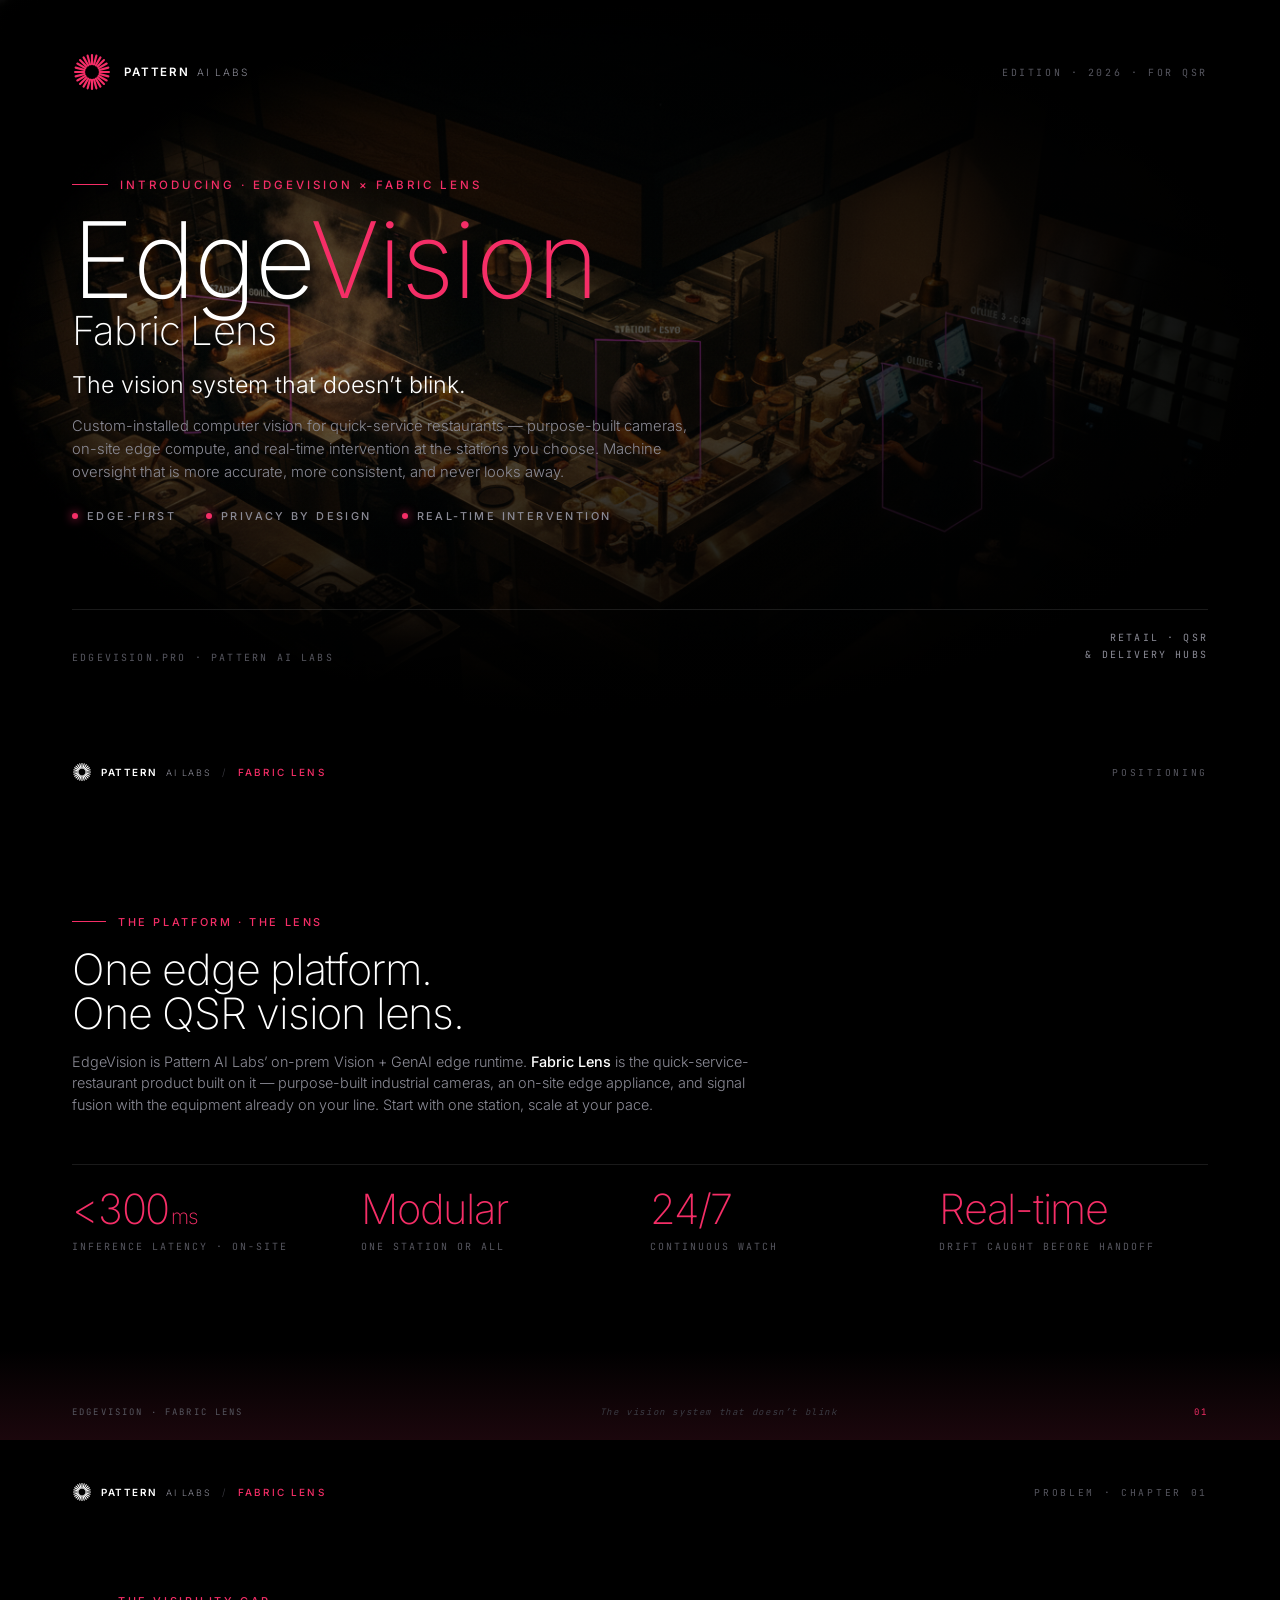
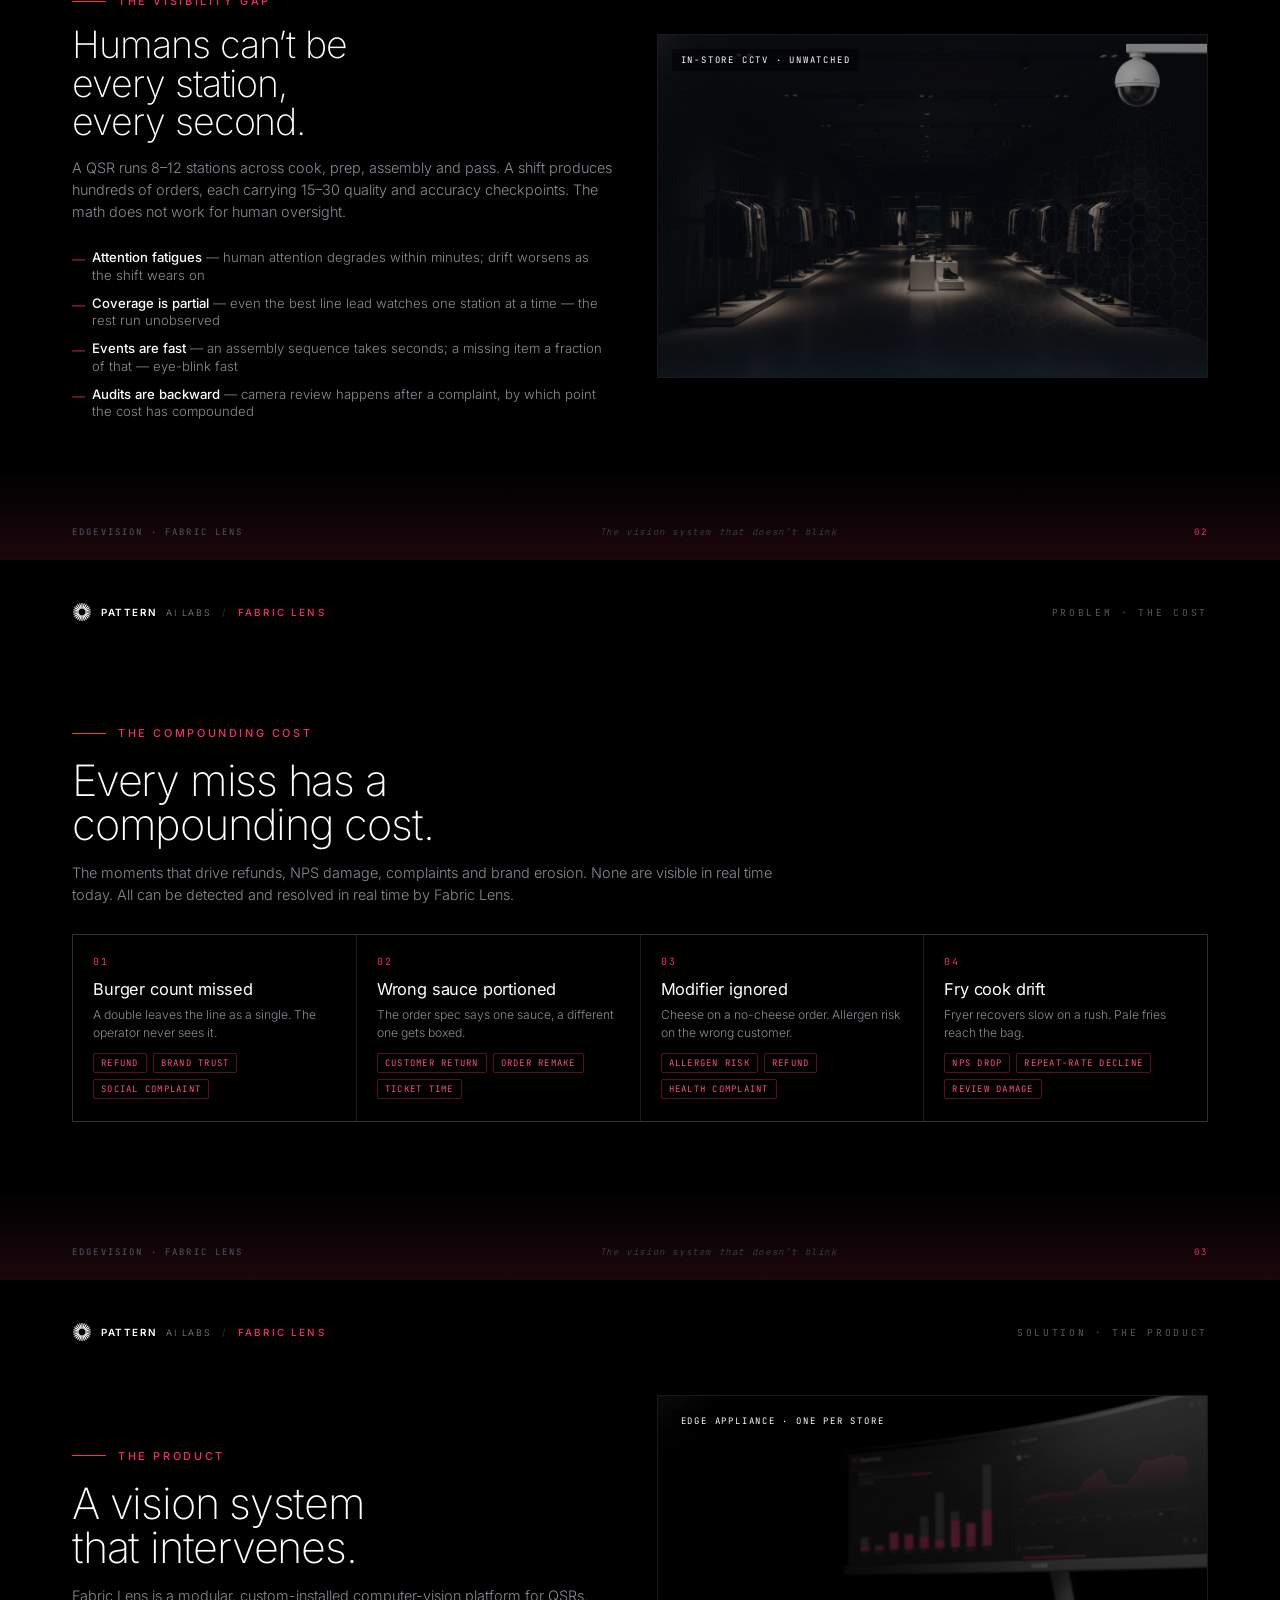
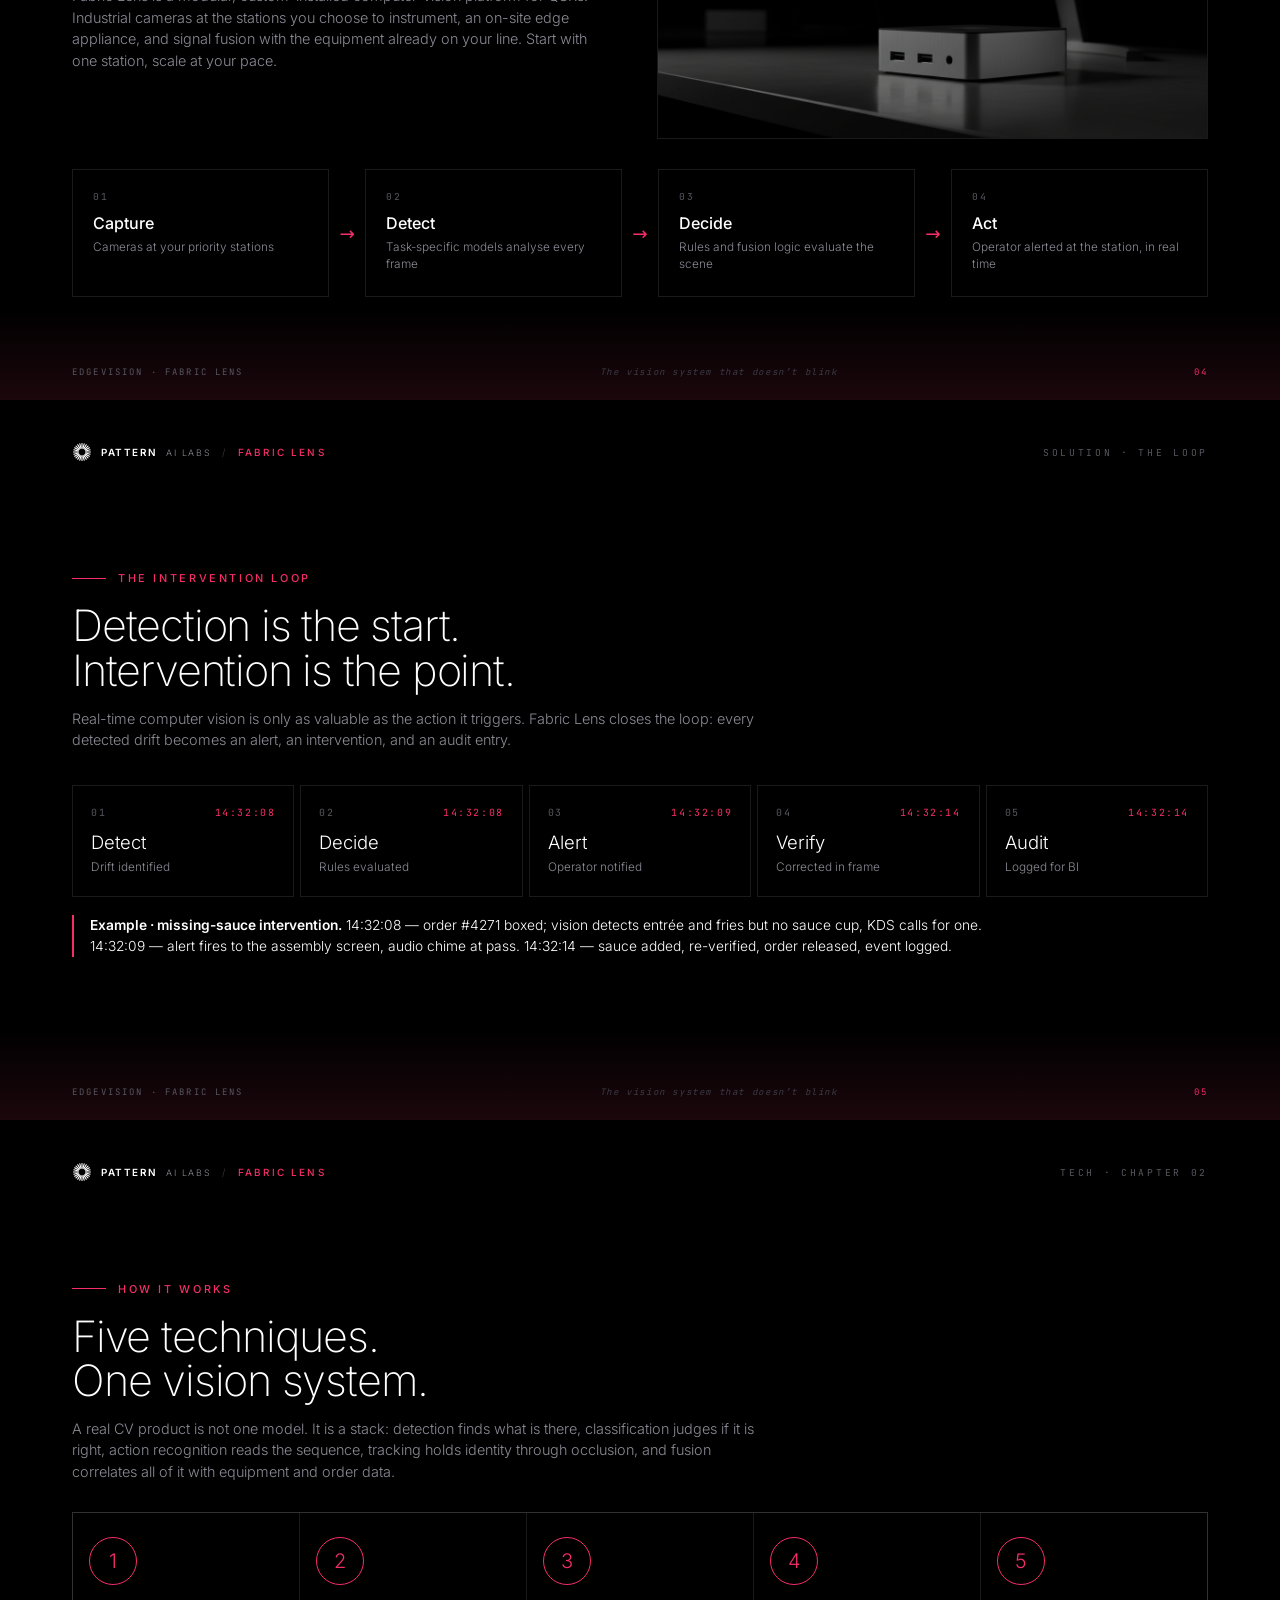
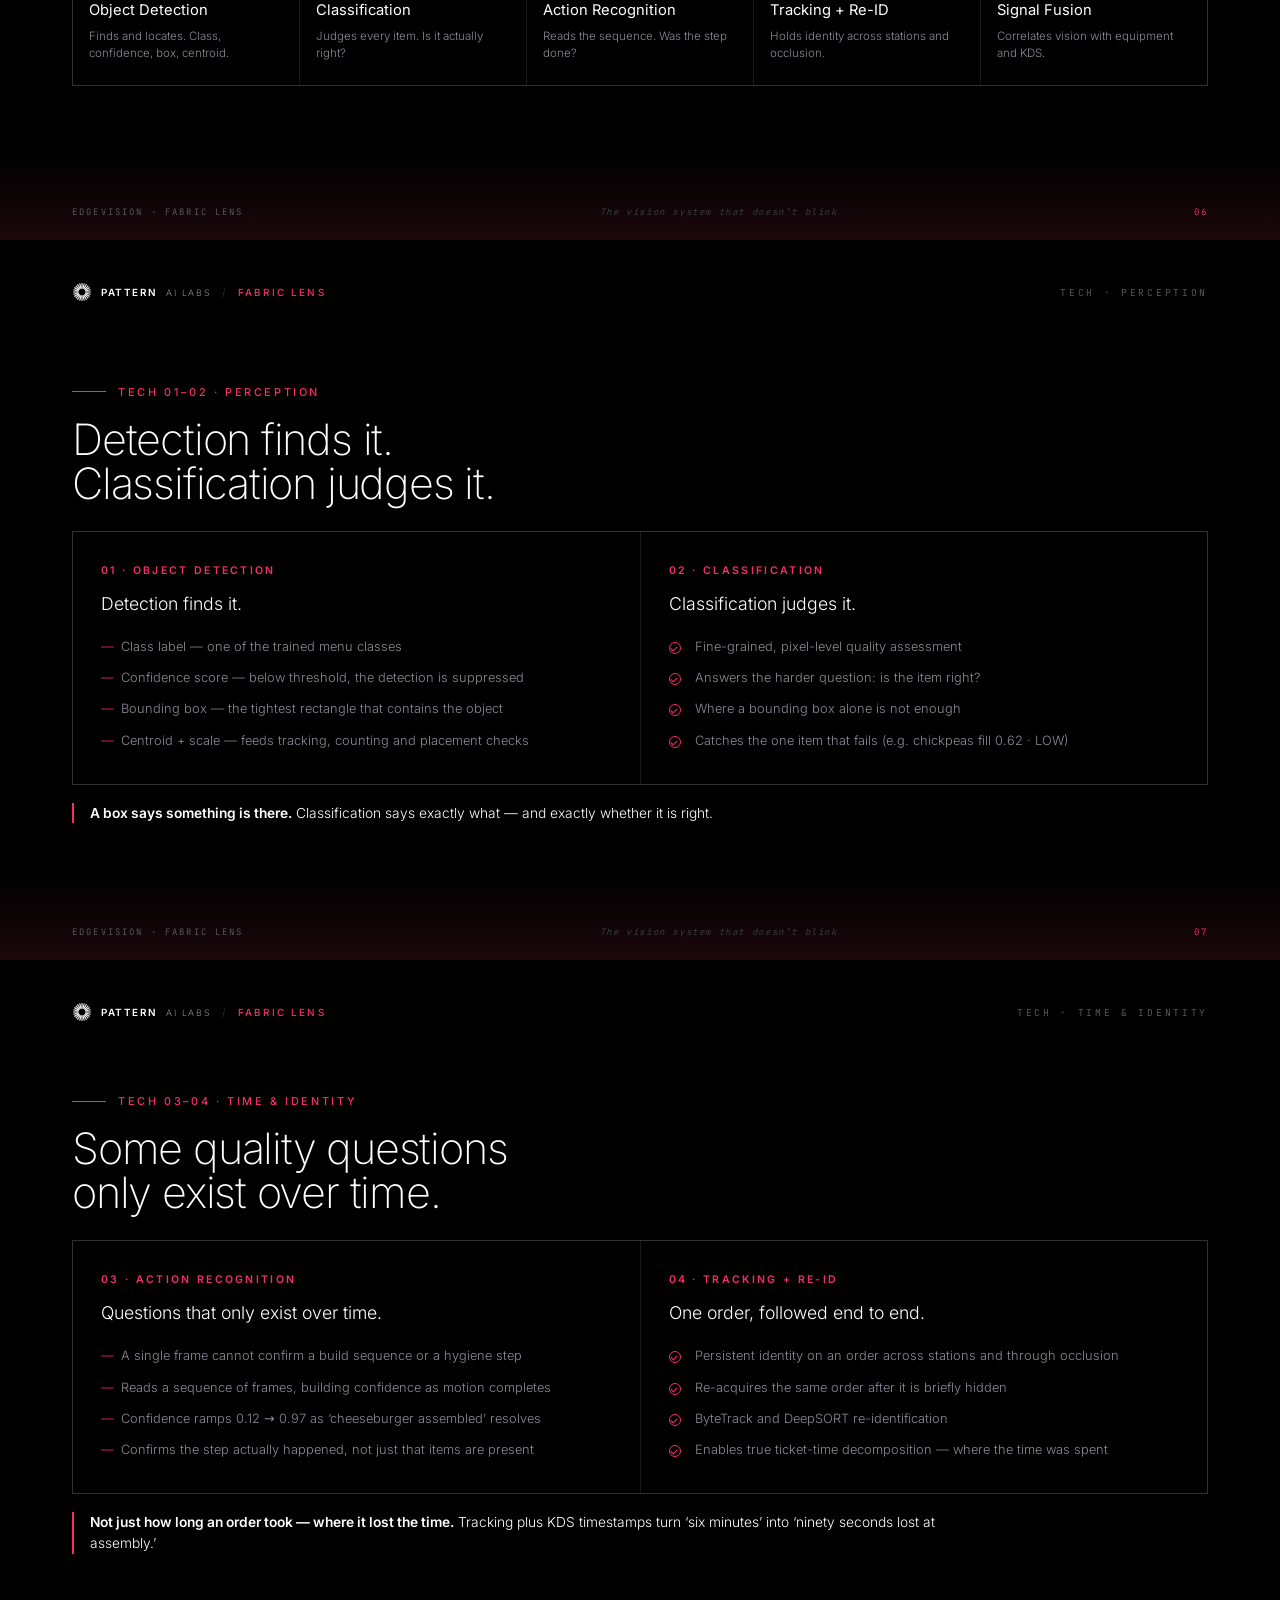
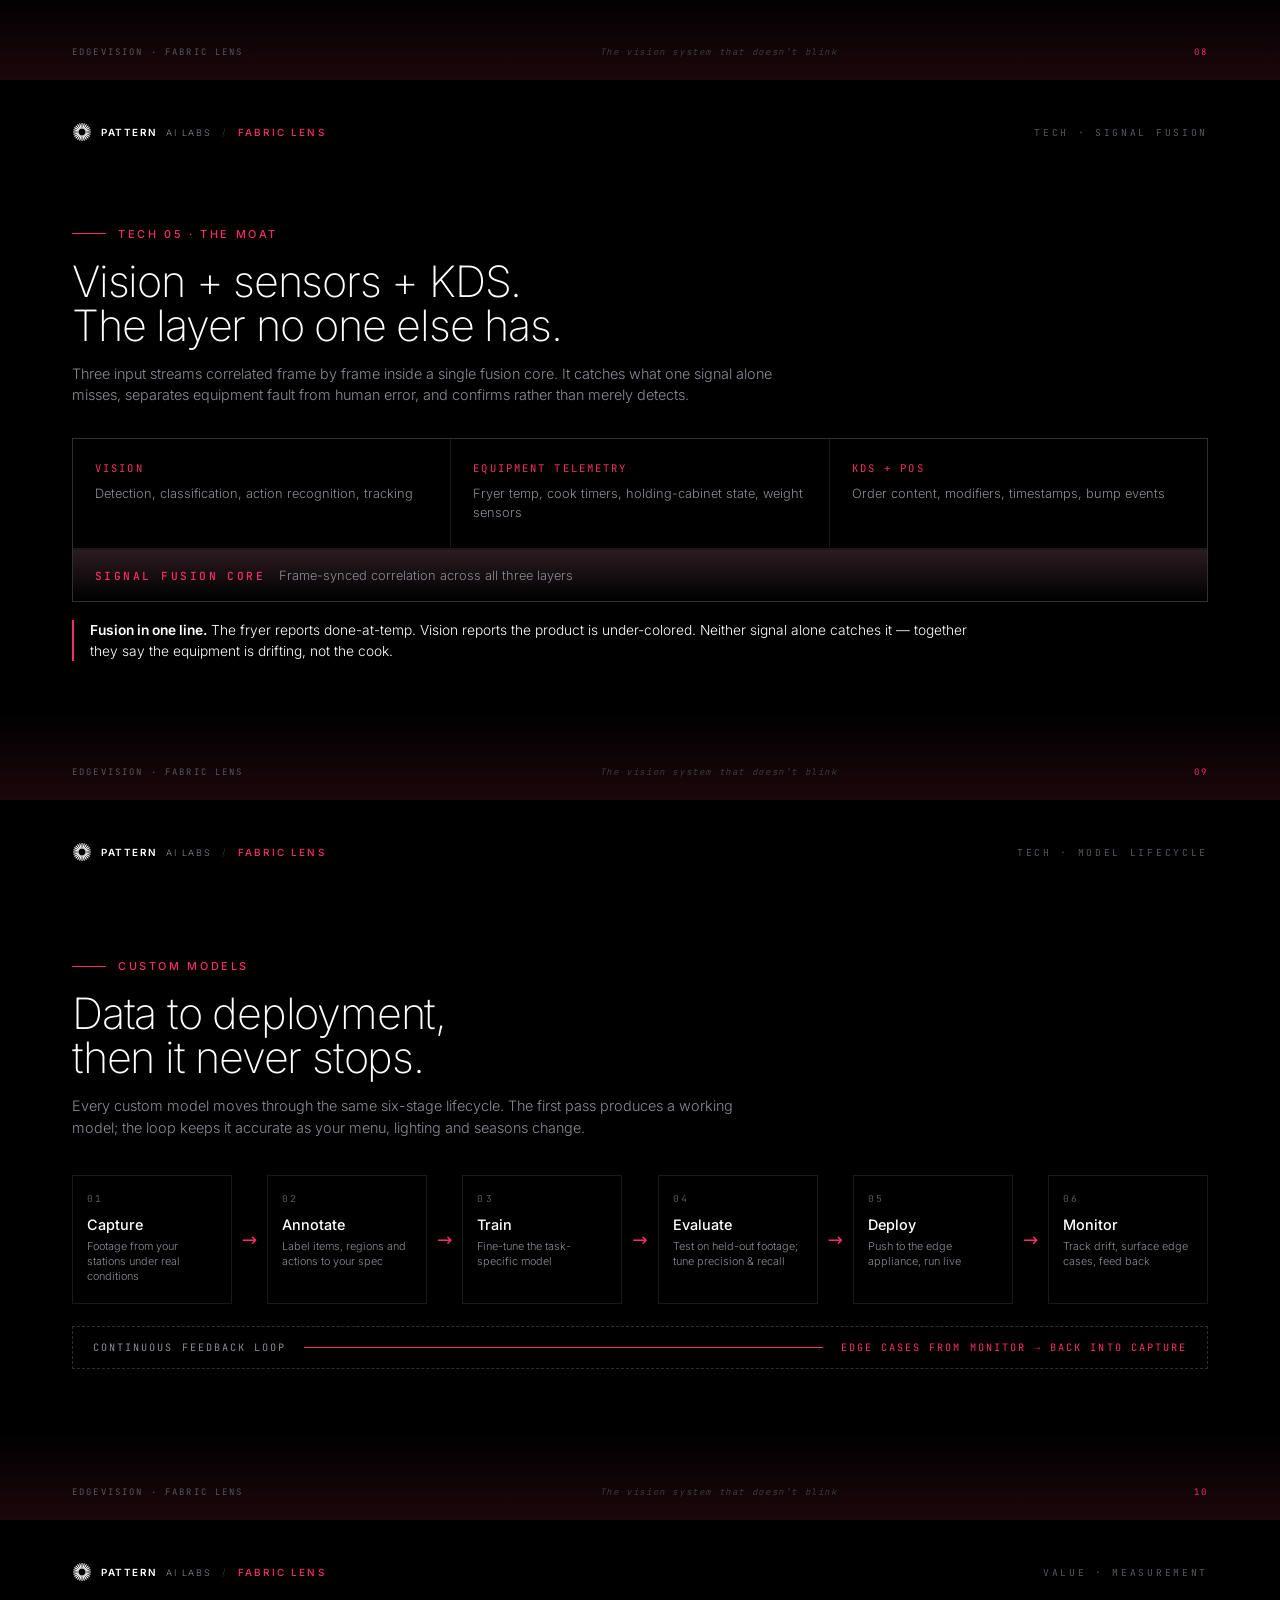
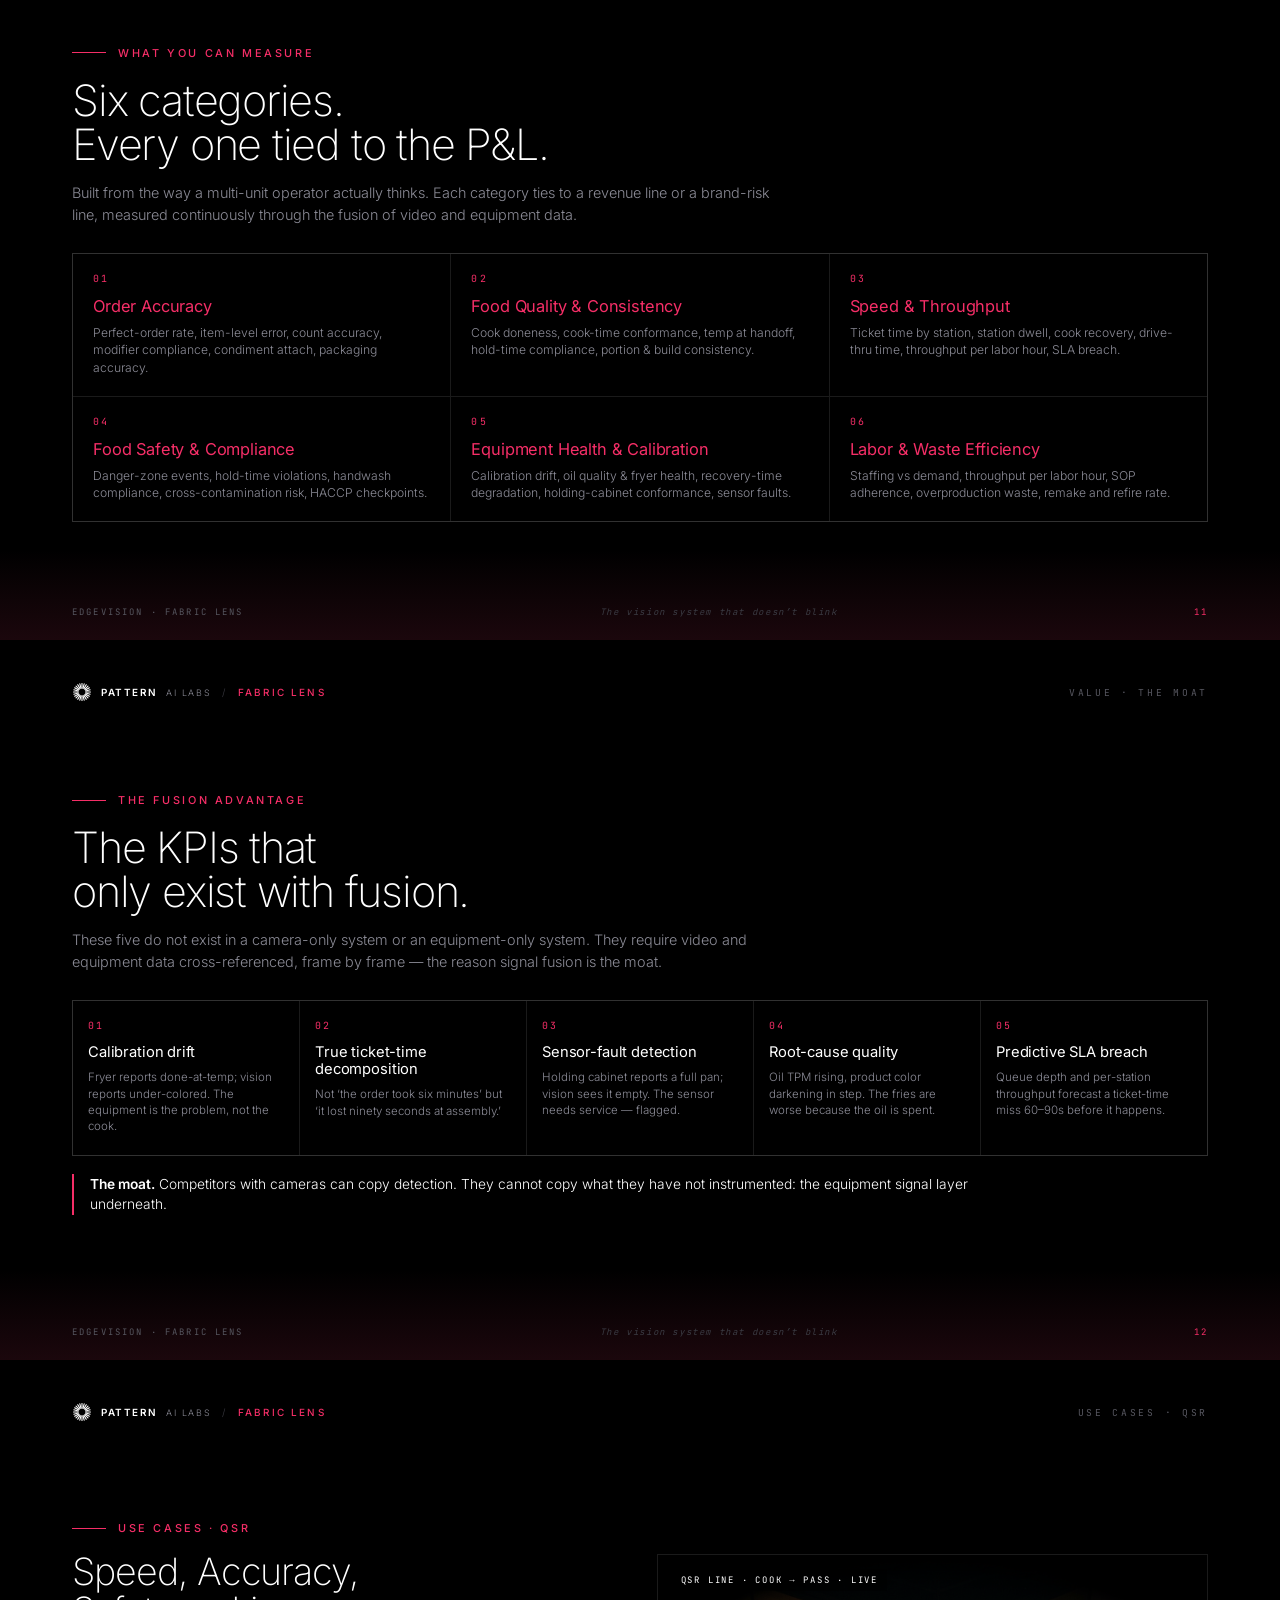
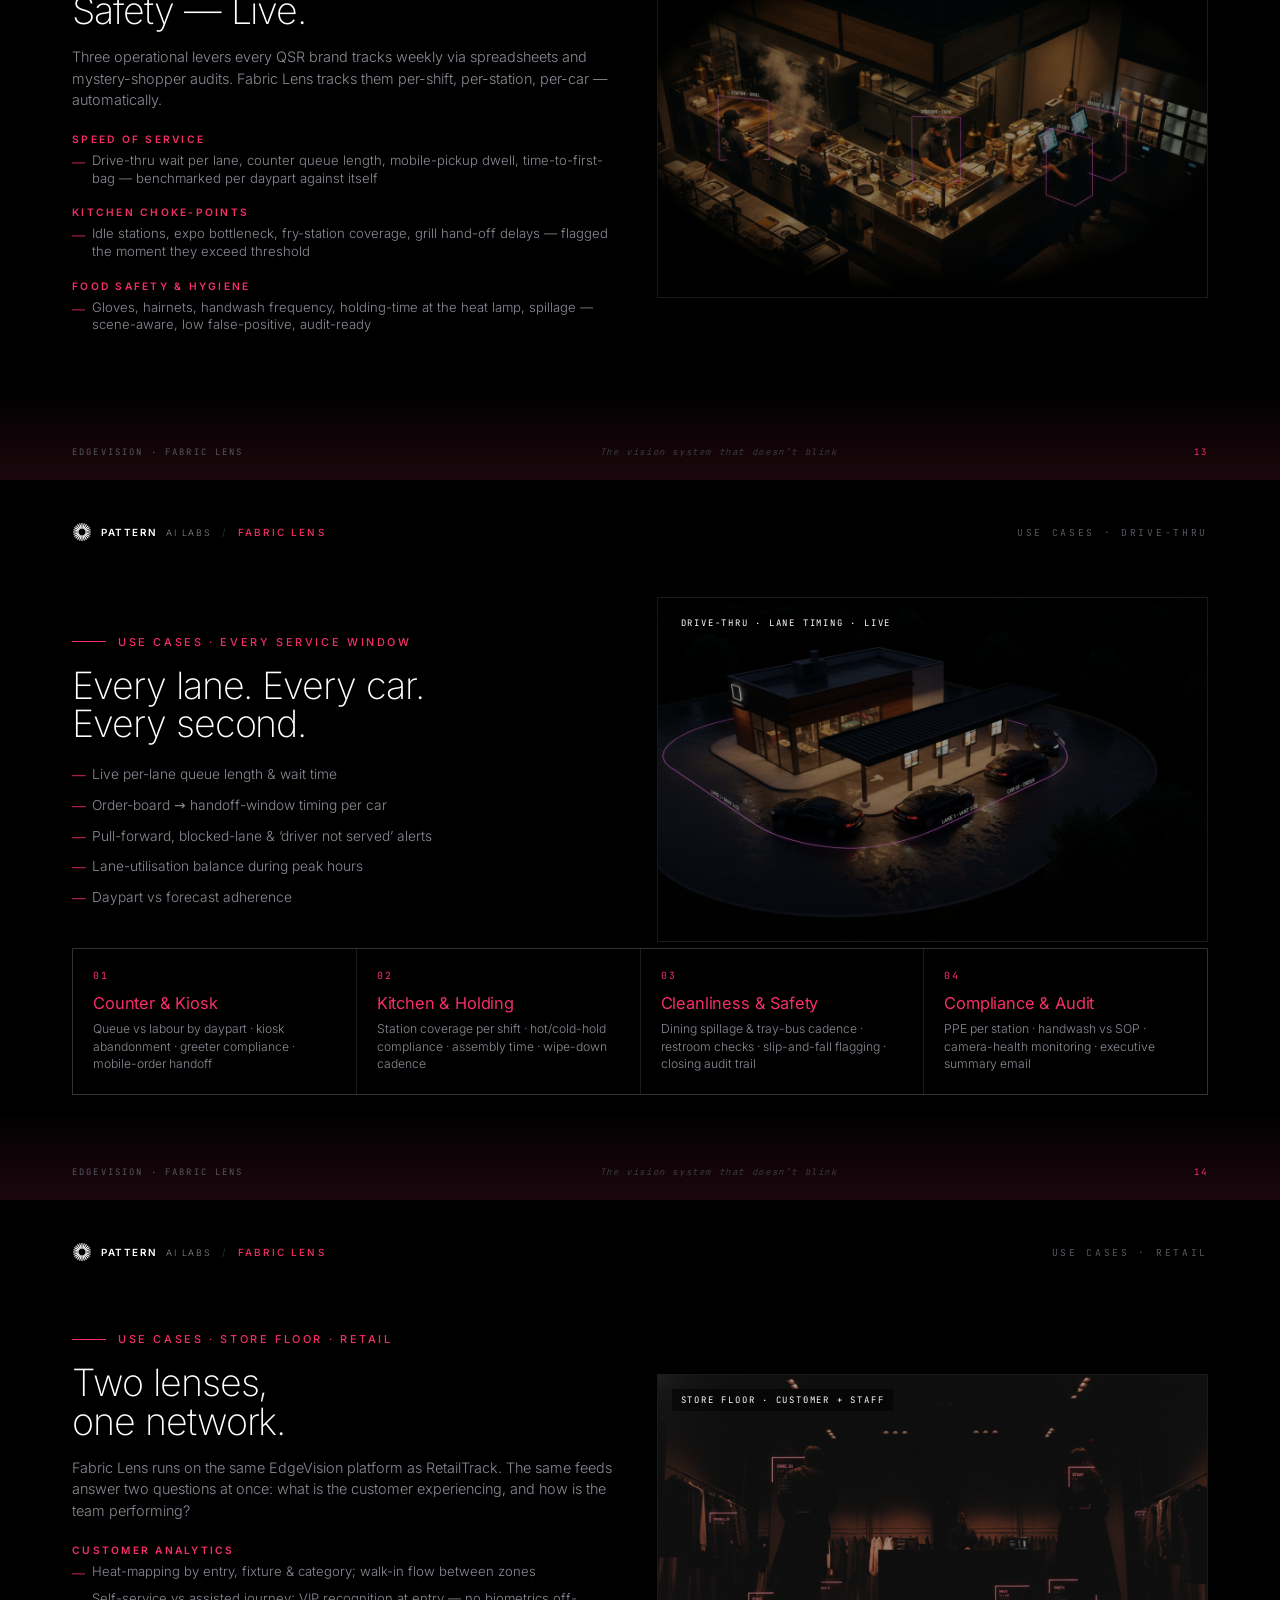
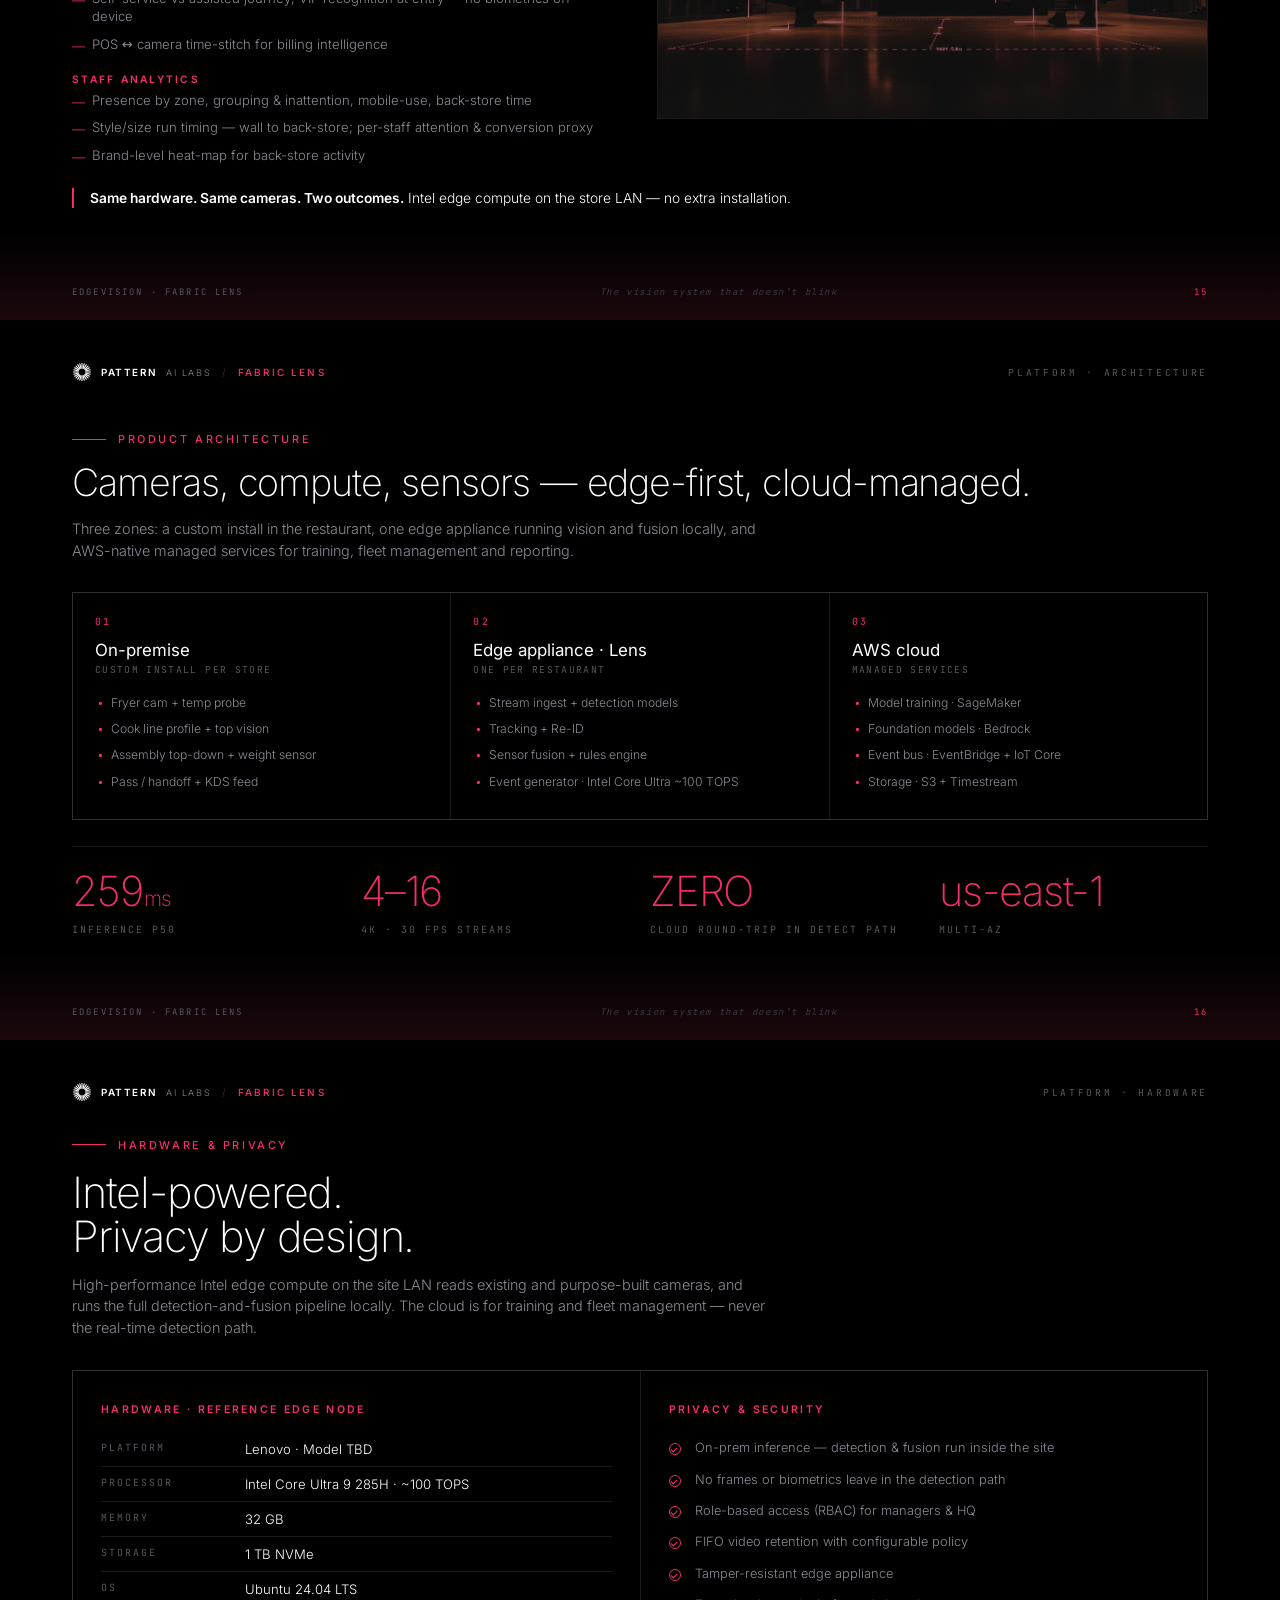
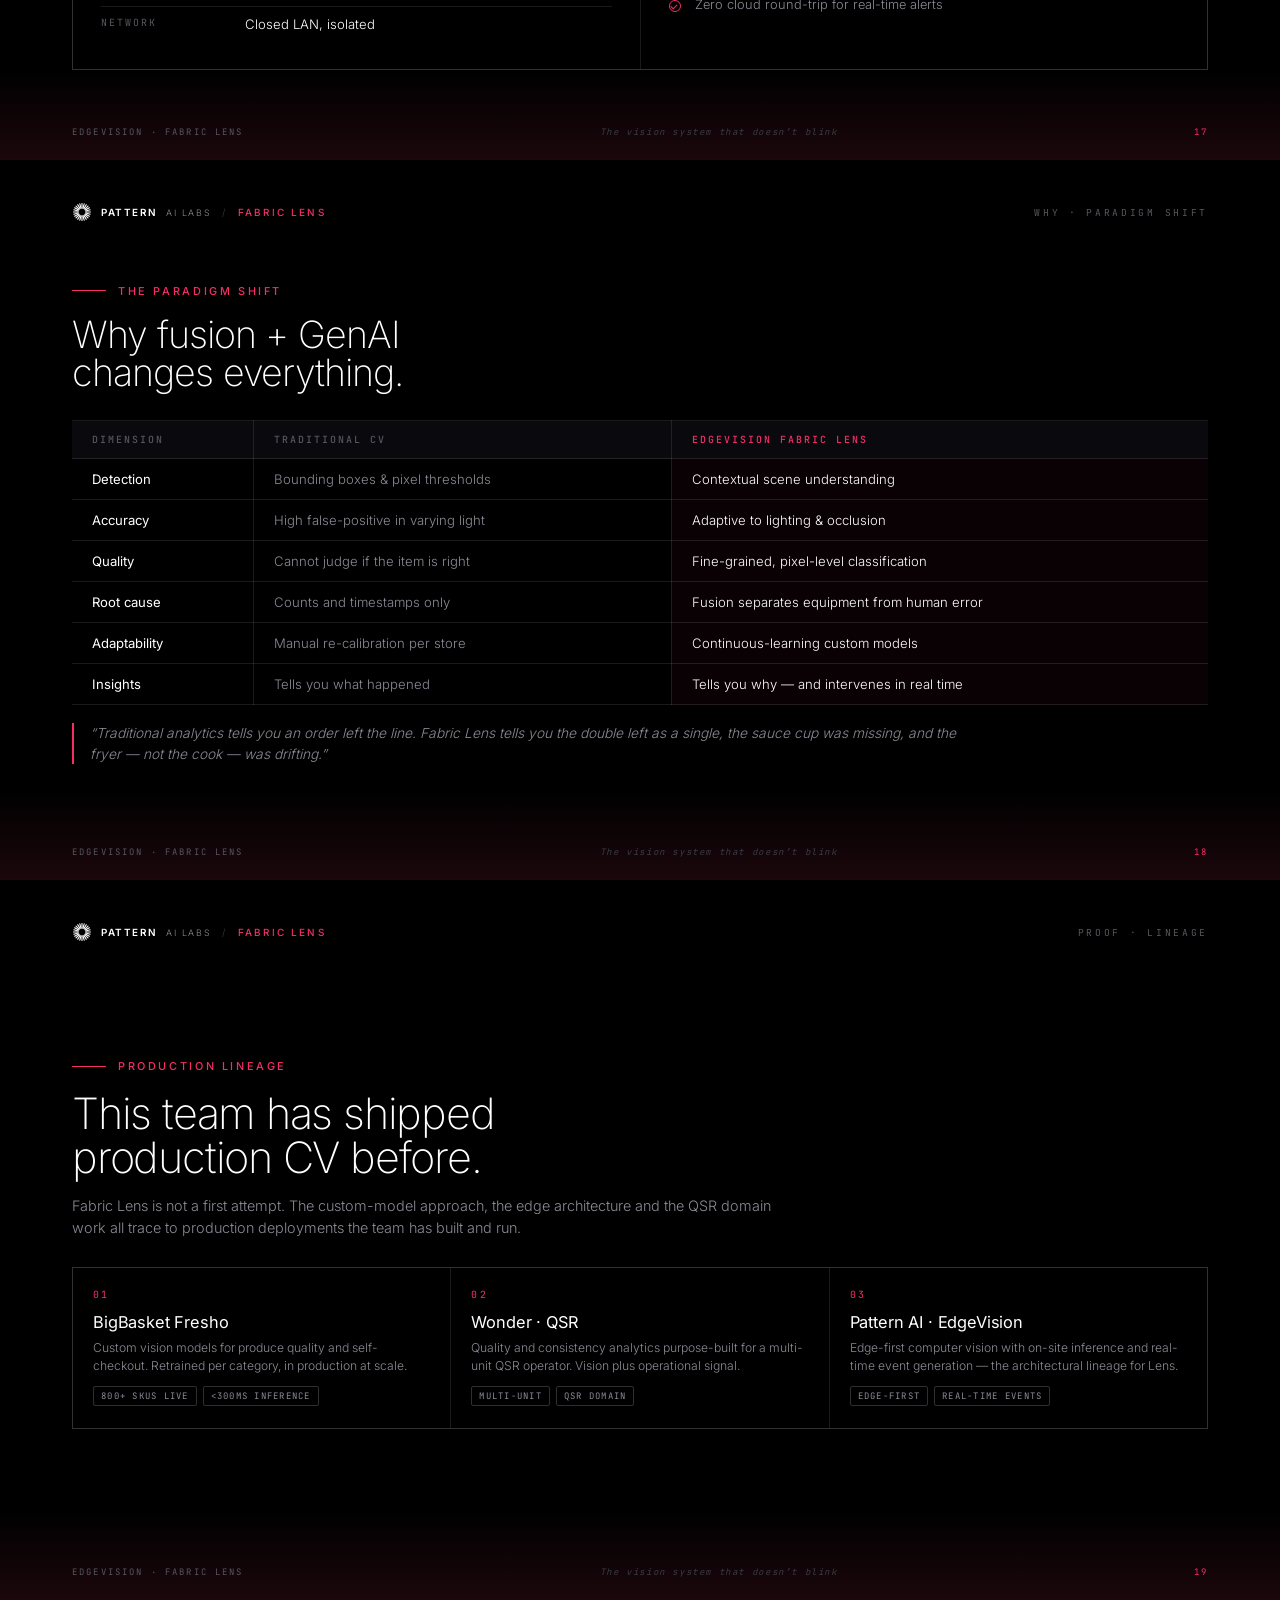
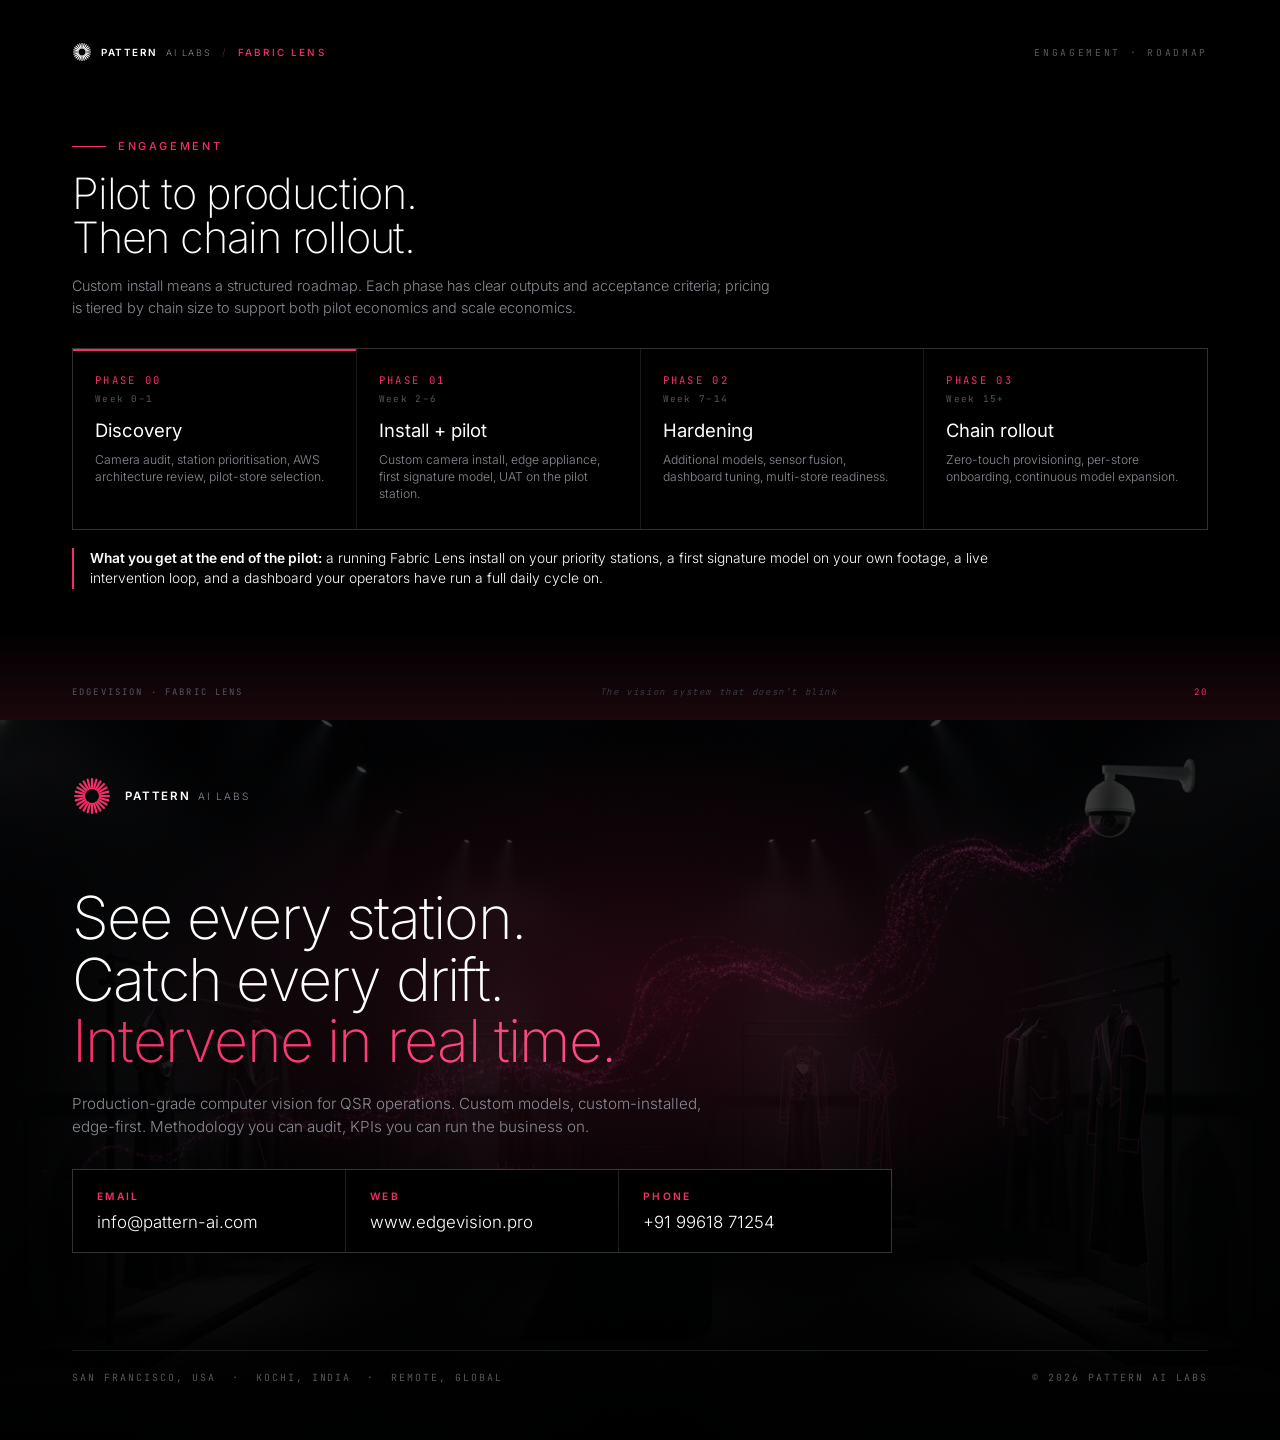
==== commit b8376f0a: "Hardware & Privacy: change edge-node platform from ASUS to Lenovo (Model TBD) Updates the reference " ====
--- a/deck/index.html
+++ b/deck/index.html
@@ -305,4 +305,4 @@
 <rect x="22.7" y="2.4" width="2.6" height="13.6" rx="1.3" transform="rotate(300 24 24)"/>
 <rect x="22.7" y="2.4" width="2.6" height="13.6" rx="1.3" transform="rotate(315 24 24)"/>
 <rect x="22.7" y="2.4" width="2.6" height="13.6" rx="1.3" transform="rotate(330 24 24)"/>
-<rect x="22.7" y="2.4" width="2.6" height="13.6" rx="1.3" transform="rotate(345 24 24)"/></g></symbol></svg><section class="slide slide--cover"><img class="slide__bg" src="../assets/images/qsr-counter.png" alt=""/><div class="cover__veil"></div><div class="cover__inner"><div class="cover__top"><svg class="mark mark--lg" aria-hidden="true"><use href="#pat-mark"/></svg><span class="cover__brandtxt"><b>PATTERN</b><i>AI&nbsp;LABS</i></span><span class="cover__edition">EDITION · 2026 · FOR QSR</span></div><p class="cover__eyebrow">Introducing · EdgeVision × Fabric&nbsp;Lens</p><h1 class="cover__wordmark"><span class="w-edge">Edge</span><span class="w-vision">Vision</span><span class="w-sub">Fabric Lens</span></h1><p class="cover__tag">The vision system that doesn’t blink.</p><p class="cover__sub">Custom-installed computer vision for quick-service restaurants — purpose-built cameras, on-site edge compute, and real-time intervention at the stations you choose. Machine oversight that is more accurate, more consistent, and never looks away.</p><ul class="cover__tags"><li><i></i> EDGE-FIRST</li><li><i></i> PRIVACY BY DESIGN</li><li><i></i> REAL-TIME INTERVENTION</li></ul><div class="cover__foot"><span>EDGEVISION.PRO · PATTERN AI LABS</span><span class="cover__sigil">RETAIL · QSR<br/>&amp; DELIVERY HUBS</span></div></div></section><section class="slide "><div class="chrome"><span class="chrome__brand"><svg class="mark mark--sm" aria-hidden="true"><use href="#pat-mark"/></svg><b>PATTERN</b><i>AI&nbsp;LABS</i><span class="chrome__div">/</span><span class="chrome__prod">FABRIC&nbsp;LENS</span></span><span class="chrome__ctx">POSITIONING</span></div><div class="slide__body"><p class="eyebrow">The Platform · The Lens</p><h2 class="display ">One edge platform.<br/>One QSR vision lens.</h2><p class="lede">EdgeVision is Pattern AI Labs’ on-prem Vision&nbsp;+&nbsp;GenAI edge runtime. <b>Fabric&nbsp;Lens</b> is the quick-service-restaurant product built on it — purpose-built industrial cameras, an on-site edge appliance, and signal fusion with the equipment already on your line. Start with one station, scale at your pace.</p><div class="stats stats--4"><div><b>&lt;300<i>ms</i></b><span>Inference latency · on-site</span></div><div><b>Modular</b><span>One station or all</span></div><div><b>24/7</b><span>Continuous watch</span></div><div><b>Real-time</b><span>Drift caught before handoff</span></div></div></div><div class="foot"><span>EDGEVISION · FABRIC LENS</span><span class="foot__mid">The vision system that doesn’t blink</span><span class="foot__n">01</span></div></section><section class="slide "><div class="chrome"><span class="chrome__brand"><svg class="mark mark--sm" aria-hidden="true"><use href="#pat-mark"/></svg><b>PATTERN</b><i>AI&nbsp;LABS</i><span class="chrome__div">/</span><span class="chrome__prod">FABRIC&nbsp;LENS</span></span><span class="chrome__ctx">PROBLEM · CHAPTER 01</span></div><div class="slide__body"><div class="split"><div class="split__copy"><p class="eyebrow">The Visibility Gap</p><h2 class="display display--mid">Humans can’t be<br/>every station,<br/>every second.</h2><p class="lede">A QSR runs 8–12 stations across cook, prep, assembly and pass. A shift produces hundreds of orders, each carrying 15–30 quality and accuracy checkpoints. The math does not work for human oversight.</p><ul class="dashlist dashlist--split"><li><b>Attention fatigues</b> — human attention degrades within minutes; drift worsens as the shift wears on</li><li><b>Coverage is partial</b> — even the best line lead watches one station at a time — the rest run unobserved</li><li><b>Events are fast</b> — an assembly sequence takes seconds; a missing item a fraction of that — eye-blink fast</li><li><b>Audits are backward</b> — camera review happens after a complaint, by which point the cost has compounded</li></ul></div><div class="split__media"><img src="../assets/images/challenge-cctv.png" alt=""/><span class="mediacap">IN-STORE CCTV · UNWATCHED</span></div></div></div><div class="foot"><span>EDGEVISION · FABRIC LENS</span><span class="foot__mid">The vision system that doesn’t blink</span><span class="foot__n">02</span></div></section><section class="slide "><div class="chrome"><span class="chrome__brand"><svg class="mark mark--sm" aria-hidden="true"><use href="#pat-mark"/></svg><b>PATTERN</b><i>AI&nbsp;LABS</i><span class="chrome__div">/</span><span class="chrome__prod">FABRIC&nbsp;LENS</span></span><span class="chrome__ctx">PROBLEM · THE COST</span></div><div class="slide__body"><p class="eyebrow">The Compounding Cost</p><h2 class="display ">Every miss has a<br/>compounding cost.</h2><p class="lede">The moments that drive refunds, NPS damage, complaints and brand erosion. None are visible in real time today. All can be detected and resolved in real time by Fabric&nbsp;Lens.</p><div class="num-grid num-grid--4"><article class="num-card num-card--cost"><span class="num-card__n">01</span><h3>Burger count missed</h3><p>A double leaves the line as a single. The operator never sees it.</p><div class="chips"><span class="chip">Refund</span><span class="chip">Brand trust</span><span class="chip">Social complaint</span></div></article><article class="num-card num-card--cost"><span class="num-card__n">02</span><h3>Wrong sauce portioned</h3><p>The order spec says one sauce, a different one gets boxed.</p><div class="chips"><span class="chip">Customer return</span><span class="chip">Order remake</span><span class="chip">Ticket time</span></div></article><article class="num-card num-card--cost"><span class="num-card__n">03</span><h3>Modifier ignored</h3><p>Cheese on a no-cheese order. Allergen risk on the wrong customer.</p><div class="chips"><span class="chip">Allergen risk</span><span class="chip">Refund</span><span class="chip">Health complaint</span></div></article><article class="num-card num-card--cost"><span class="num-card__n">04</span><h3>Fry cook drift</h3><p>Fryer recovers slow on a rush. Pale fries reach the bag.</p><div class="chips"><span class="chip">NPS drop</span><span class="chip">Repeat-rate decline</span><span class="chip">Review damage</span></div></article></div></div><div class="foot"><span>EDGEVISION · FABRIC LENS</span><span class="foot__mid">The vision system that doesn’t blink</span><span class="foot__n">03</span></div></section><section class="slide "><div class="chrome"><span class="chrome__brand"><svg class="mark mark--sm" aria-hidden="true"><use href="#pat-mark"/></svg><b>PATTERN</b><i>AI&nbsp;LABS</i><span class="chrome__div">/</span><span class="chrome__prod">FABRIC&nbsp;LENS</span></span><span class="chrome__ctx">SOLUTION · THE PRODUCT</span></div><div class="slide__body"><div class="split"><div class="split__copy"><p class="eyebrow">The Product</p><h2 class="display ">A vision system<br/>that intervenes.</h2><p class="lede">Fabric&nbsp;Lens is a modular, custom-installed computer-vision platform for QSRs. Industrial cameras at the stations you choose to instrument, an on-site edge appliance, and signal fusion with the equipment already on your line. Start with one station, scale at your pace.</p></div><div class="split__media"><img src="../assets/images/nuc-device.png" alt=""/><span class="mediacap">EDGE APPLIANCE · ONE PER STORE</span></div></div><div class="split--after"><div class="pipeline pipeline--4"><div class="pipe-card"><span class="pipe-card__n">01</span><h3>Capture</h3><p>Cameras at your priority stations</p></div><span class="pipe-arrow">→</span><div class="pipe-card"><span class="pipe-card__n">02</span><h3>Detect</h3><p>Task-specific models analyse every frame</p></div><span class="pipe-arrow">→</span><div class="pipe-card"><span class="pipe-card__n">03</span><h3>Decide</h3><p>Rules and fusion logic evaluate the scene</p></div><span class="pipe-arrow">→</span><div class="pipe-card"><span class="pipe-card__n">04</span><h3>Act</h3><p>Operator alerted at the station, in real time</p></div></div></div></div><div class="foot"><span>EDGEVISION · FABRIC LENS</span><span class="foot__mid">The vision system that doesn’t blink</span><span class="foot__n">04</span></div></section><section class="slide "><div class="chrome"><span class="chrome__brand"><svg class="mark mark--sm" aria-hidden="true"><use href="#pat-mark"/></svg><b>PATTERN</b><i>AI&nbsp;LABS</i><span class="chrome__div">/</span><span class="chrome__prod">FABRIC&nbsp;LENS</span></span><span class="chrome__ctx">SOLUTION · THE LOOP</span></div><div class="slide__body"><p class="eyebrow">The Intervention Loop</p><h2 class="display ">Detection is the start.<br/>Intervention is the point.</h2><p class="lede">Real-time computer vision is only as valuable as the action it triggers. Fabric&nbsp;Lens closes the loop: every detected drift becomes an alert, an intervention, and an audit entry.</p><div class="timeline timeline--5"><article class="tl-card"><header><span class="tl-card__n">01</span><span class="tl-card__t">14:32:08</span></header><h3>Detect</h3><p>Drift identified</p></article><article class="tl-card"><header><span class="tl-card__n">02</span><span class="tl-card__t">14:32:08</span></header><h3>Decide</h3><p>Rules evaluated</p></article><article class="tl-card"><header><span class="tl-card__n">03</span><span class="tl-card__t">14:32:09</span></header><h3>Alert</h3><p>Operator notified</p></article><article class="tl-card"><header><span class="tl-card__n">04</span><span class="tl-card__t">14:32:14</span></header><h3>Verify</h3><p>Corrected in frame</p></article><article class="tl-card"><header><span class="tl-card__n">05</span><span class="tl-card__t">14:32:14</span></header><h3>Audit</h3><p>Logged for BI</p></article></div><p class="pullquote"><span class="pullquote__bar"></span><span><b>Example · missing-sauce intervention.</b> 14:32:08 — order #4271 boxed; vision detects entrée and fries but no sauce cup, KDS calls for one. 14:32:09 — alert fires to the assembly screen, audio chime at pass. 14:32:14 — sauce added, re-verified, order released, event logged.</span></p></div><div class="foot"><span>EDGEVISION · FABRIC LENS</span><span class="foot__mid">The vision system that doesn’t blink</span><span class="foot__n">05</span></div></section><section class="slide "><div class="chrome"><span class="chrome__brand"><svg class="mark mark--sm" aria-hidden="true"><use href="#pat-mark"/></svg><b>PATTERN</b><i>AI&nbsp;LABS</i><span class="chrome__div">/</span><span class="chrome__prod">FABRIC&nbsp;LENS</span></span><span class="chrome__ctx">TECH · CHAPTER 02</span></div><div class="slide__body"><p class="eyebrow">How It Works</p><h2 class="display ">Five techniques.<br/>One vision system.</h2><p class="lede">A real CV product is not one model. It is a stack: detection finds what is there, classification judges if it is right, action recognition reads the sequence, tracking holds identity through occlusion, and fusion correlates all of it with equipment and order data.</p><div class="circle-grid circle-grid--5"><article class="circ"><span class="circ__n">1</span><h3>Object Detection</h3><p>Finds and locates. Class, confidence, box, centroid.</p></article><article class="circ"><span class="circ__n">2</span><h3>Classification</h3><p>Judges every item. Is it actually right?</p></article><article class="circ"><span class="circ__n">3</span><h3>Action Recognition</h3><p>Reads the sequence. Was the step done?</p></article><article class="circ"><span class="circ__n">4</span><h3>Tracking + Re-ID</h3><p>Holds identity across stations and occlusion.</p></article><article class="circ"><span class="circ__n">5</span><h3>Signal Fusion</h3><p>Correlates vision with equipment and KDS.</p></article></div></div><div class="foot"><span>EDGEVISION · FABRIC LENS</span><span class="foot__mid">The vision system that doesn’t blink</span><span class="foot__n">06</span></div></section><section class="slide "><div class="chrome"><span class="chrome__brand"><svg class="mark mark--sm" aria-hidden="true"><use href="#pat-mark"/></svg><b>PATTERN</b><i>AI&nbsp;LABS</i><span class="chrome__div">/</span><span class="chrome__prod">FABRIC&nbsp;LENS</span></span><span class="chrome__ctx">TECH · PERCEPTION</span></div><div class="slide__body"><p class="eyebrow">Tech 01–02 · Perception</p><h2 class="display ">Detection finds it.<br/>Classification judges it.</h2><div class="two-col"><article class="lens"><p class="lens__head">01 · OBJECT DETECTION</p><h3>Detection finds it.</h3><ul class="dashlist"><li>Class label — one of the trained menu classes</li><li>Confidence score — below threshold, the detection is suppressed</li><li>Bounding box — the tightest rectangle that contains the object</li><li>Centroid + scale — feeds tracking, counting and placement checks</li></ul></article><article class="lens"><p class="lens__head">02 · CLASSIFICATION</p><h3>Classification judges it.</h3><ul class="checklist"><li>Fine-grained, pixel-level quality assessment</li><li>Answers the harder question: is the item right?</li><li>Where a bounding box alone is not enough</li><li>Catches the one item that fails (e.g. chickpeas fill 0.62 · LOW)</li></ul></article></div><p class="pullquote"><span class="pullquote__bar"></span><span><b>A box says something is there.</b> Classification says exactly what — and exactly whether it is right.</span></p></div><div class="foot"><span>EDGEVISION · FABRIC LENS</span><span class="foot__mid">The vision system that doesn’t blink</span><span class="foot__n">07</span></div></section><section class="slide "><div class="chrome"><span class="chrome__brand"><svg class="mark mark--sm" aria-hidden="true"><use href="#pat-mark"/></svg><b>PATTERN</b><i>AI&nbsp;LABS</i><span class="chrome__div">/</span><span class="chrome__prod">FABRIC&nbsp;LENS</span></span><span class="chrome__ctx">TECH · TIME &amp; IDENTITY</span></div><div class="slide__body"><p class="eyebrow">Tech 03–04 · Time &amp; Identity</p><h2 class="display ">Some quality questions<br/>only exist over time.</h2><div class="two-col"><article class="lens"><p class="lens__head">03 · ACTION RECOGNITION</p><h3>Questions that only exist over time.</h3><ul class="dashlist"><li>A single frame cannot confirm a build sequence or a hygiene step</li><li>Reads a sequence of frames, building confidence as motion completes</li><li>Confidence ramps 0.12 → 0.97 as ‘cheeseburger assembled’ resolves</li><li>Confirms the step actually happened, not just that items are present</li></ul></article><article class="lens"><p class="lens__head">04 · TRACKING + RE-ID</p><h3>One order, followed end to end.</h3><ul class="checklist"><li>Persistent identity on an order across stations and through occlusion</li><li>Re-acquires the same order after it is briefly hidden</li><li>ByteTrack and DeepSORT re-identification</li><li>Enables true ticket-time decomposition — where the time was spent</li></ul></article></div><p class="pullquote"><span class="pullquote__bar"></span><span><b>Not just how long an order took — where it lost the time.</b> Tracking plus KDS timestamps turn ‘six minutes’ into ‘ninety seconds lost at assembly.’</span></p></div><div class="foot"><span>EDGEVISION · FABRIC LENS</span><span class="foot__mid">The vision system that doesn’t blink</span><span class="foot__n">08</span></div></section><section class="slide "><div class="chrome"><span class="chrome__brand"><svg class="mark mark--sm" aria-hidden="true"><use href="#pat-mark"/></svg><b>PATTERN</b><i>AI&nbsp;LABS</i><span class="chrome__div">/</span><span class="chrome__prod">FABRIC&nbsp;LENS</span></span><span class="chrome__ctx">TECH · SIGNAL FUSION</span></div><div class="slide__body"><p class="eyebrow">Tech 05 · The Moat</p><h2 class="display ">Vision + sensors + KDS.<br/>The layer no one else has.</h2><p class="lede">Three input streams correlated frame by frame inside a single fusion core. It catches what one signal alone misses, separates equipment fault from human error, and confirms rather than merely detects.</p><div class="fusion"><article class="fusion__card"><p class="fusion__h">VISION</p><p class="fusion__p">Detection, classification, action recognition, tracking</p></article><article class="fusion__card"><p class="fusion__h">EQUIPMENT TELEMETRY</p><p class="fusion__p">Fryer temp, cook timers, holding-cabinet state, weight sensors</p></article><article class="fusion__card"><p class="fusion__h">KDS + POS</p><p class="fusion__p">Order content, modifiers, timestamps, bump events</p></article><div class="fusion__core"><span>SIGNAL FUSION CORE</span><i>Frame-synced correlation across all three layers</i></div></div><p class="pullquote"><span class="pullquote__bar"></span><span><b>Fusion in one line.</b> The fryer reports done-at-temp. Vision reports the product is under-colored. Neither signal alone catches it — together they say the equipment is drifting, not the cook.</span></p></div><div class="foot"><span>EDGEVISION · FABRIC LENS</span><span class="foot__mid">The vision system that doesn’t blink</span><span class="foot__n">09</span></div></section><section class="slide "><div class="chrome"><span class="chrome__brand"><svg class="mark mark--sm" aria-hidden="true"><use href="#pat-mark"/></svg><b>PATTERN</b><i>AI&nbsp;LABS</i><span class="chrome__div">/</span><span class="chrome__prod">FABRIC&nbsp;LENS</span></span><span class="chrome__ctx">TECH · MODEL LIFECYCLE</span></div><div class="slide__body"><p class="eyebrow">Custom Models</p><h2 class="display ">Data to deployment,<br/>then it never stops.</h2><p class="lede">Every custom model moves through the same six-stage lifecycle. The first pass produces a working model; the loop keeps it accurate as your menu, lighting and seasons change.</p><div class="pipeline pipeline--6"><div class="pipe-card"><span class="pipe-card__n">01</span><h3>Capture</h3><p>Footage from your stations under real conditions</p></div><span class="pipe-arrow">→</span><div class="pipe-card"><span class="pipe-card__n">02</span><h3>Annotate</h3><p>Label items, regions and actions to your spec</p></div><span class="pipe-arrow">→</span><div class="pipe-card"><span class="pipe-card__n">03</span><h3>Train</h3><p>Fine-tune the task-specific model</p></div><span class="pipe-arrow">→</span><div class="pipe-card"><span class="pipe-card__n">04</span><h3>Evaluate</h3><p>Test on held-out footage; tune precision &amp; recall</p></div><span class="pipe-arrow">→</span><div class="pipe-card"><span class="pipe-card__n">05</span><h3>Deploy</h3><p>Push to the edge appliance, run live</p></div><span class="pipe-arrow">→</span><div class="pipe-card"><span class="pipe-card__n">06</span><h3>Monitor</h3><p>Track drift, surface edge cases, feed back</p></div></div><div class="lan-bar"><span class="lan-bar__l">CONTINUOUS FEEDBACK LOOP</span><span class="lan-bar__line"></span><span class="lan-bar__r">EDGE CASES FROM MONITOR → BACK INTO CAPTURE</span></div></div><div class="foot"><span>EDGEVISION · FABRIC LENS</span><span class="foot__mid">The vision system that doesn’t blink</span><span class="foot__n">10</span></div></section><section class="slide "><div class="chrome"><span class="chrome__brand"><svg class="mark mark--sm" aria-hidden="true"><use href="#pat-mark"/></svg><b>PATTERN</b><i>AI&nbsp;LABS</i><span class="chrome__div">/</span><span class="chrome__prod">FABRIC&nbsp;LENS</span></span><span class="chrome__ctx">VALUE · MEASUREMENT</span></div><div class="slide__body"><p class="eyebrow">What You Can Measure</p><h2 class="display ">Six categories.<br/>Every one tied to the P&amp;L.</h2><p class="lede">Built from the way a multi-unit operator actually thinks. Each category ties to a revenue line or a brand-risk line, measured continuously through the fusion of video and equipment data.</p><div class="num-grid num-grid--3 num-grid--rows2"><article class="num-card num-card--brand"><span class="num-card__n">01</span><h3>Order Accuracy</h3><p>Perfect-order rate, item-level error, count accuracy, modifier compliance, condiment attach, packaging accuracy.</p></article><article class="num-card num-card--brand"><span class="num-card__n">02</span><h3>Food Quality &amp; Consistency</h3><p>Cook doneness, cook-time conformance, temp at handoff, hold-time compliance, portion &amp; build consistency.</p></article><article class="num-card num-card--brand"><span class="num-card__n">03</span><h3>Speed &amp; Throughput</h3><p>Ticket time by station, station dwell, cook recovery, drive-thru time, throughput per labor hour, SLA breach.</p></article><article class="num-card num-card--brand"><span class="num-card__n">04</span><h3>Food Safety &amp; Compliance</h3><p>Danger-zone events, hold-time violations, handwash compliance, cross-contamination risk, HACCP checkpoints.</p></article><article class="num-card num-card--brand"><span class="num-card__n">05</span><h3>Equipment Health &amp; Calibration</h3><p>Calibration drift, oil quality &amp; fryer health, recovery-time degradation, holding-cabinet conformance, sensor faults.</p></article><article class="num-card num-card--brand"><span class="num-card__n">06</span><h3>Labor &amp; Waste Efficiency</h3><p>Staffing vs demand, throughput per labor hour, SOP adherence, overproduction waste, remake and refire rate.</p></article></div></div><div class="foot"><span>EDGEVISION · FABRIC LENS</span><span class="foot__mid">The vision system that doesn’t blink</span><span class="foot__n">11</span></div></section><section class="slide "><div class="chrome"><span class="chrome__brand"><svg class="mark mark--sm" aria-hidden="true"><use href="#pat-mark"/></svg><b>PATTERN</b><i>AI&nbsp;LABS</i><span class="chrome__div">/</span><span class="chrome__prod">FABRIC&nbsp;LENS</span></span><span class="chrome__ctx">VALUE · THE MOAT</span></div><div class="slide__body"><p class="eyebrow">The Fusion Advantage</p><h2 class="display ">The KPIs that<br/>only exist with fusion.</h2><p class="lede">These five do not exist in a camera-only system or an equipment-only system. They require video and equipment data cross-referenced, frame by frame — the reason signal fusion is the moat.</p><div class="num-grid num-grid--5"><article class="num-card"><span class="num-card__n">01</span><h3>Calibration drift</h3><p>Fryer reports done-at-temp; vision reports under-colored. The equipment is the problem, not the cook.</p></article><article class="num-card"><span class="num-card__n">02</span><h3>True ticket-time decomposition</h3><p>Not ‘the order took six minutes’ but ‘it lost ninety seconds at assembly.’</p></article><article class="num-card"><span class="num-card__n">03</span><h3>Sensor-fault detection</h3><p>Holding cabinet reports a full pan; vision sees it empty. The sensor needs service — flagged.</p></article><article class="num-card"><span class="num-card__n">04</span><h3>Root-cause quality</h3><p>Oil TPM rising, product color darkening in step. The fries are worse because the oil is spent.</p></article><article class="num-card"><span class="num-card__n">05</span><h3>Predictive SLA breach</h3><p>Queue depth and per-station throughput forecast a ticket-time miss 60–90s before it happens.</p></article></div><p class="pullquote"><span class="pullquote__bar"></span><span><b>The moat.</b> Competitors with cameras can copy detection. They cannot copy what they have not instrumented: the equipment signal layer underneath.</span></p></div><div class="foot"><span>EDGEVISION · FABRIC LENS</span><span class="foot__mid">The vision system that doesn’t blink</span><span class="foot__n">12</span></div></section><section class="slide "><div class="chrome"><span class="chrome__brand"><svg class="mark mark--sm" aria-hidden="true"><use href="#pat-mark"/></svg><b>PATTERN</b><i>AI&nbsp;LABS</i><span class="chrome__div">/</span><span class="chrome__prod">FABRIC&nbsp;LENS</span></span><span class="chrome__ctx">USE CASES · QSR</span></div><div class="slide__body"><div class="split"><div class="split__copy"><p class="eyebrow">Use Cases · QSR</p><h2 class="display display--mid">Speed, Accuracy,<br/>Safety — Live.</h2><p class="lede">Three operational levers every QSR brand tracks weekly via spreadsheets and mystery-shopper audits. Fabric&nbsp;Lens tracks them per-shift, per-station, per-car — automatically.</p><p class="minihead">Speed of Service</p><ul class="dashlist dashlist--split"><li>Drive-thru wait per lane, counter queue length, mobile-pickup dwell, time-to-first-bag — benchmarked per daypart against itself</li></ul><p class="minihead">Kitchen Choke-Points</p><ul class="dashlist dashlist--split"><li>Idle stations, expo bottleneck, fry-station coverage, grill hand-off delays — flagged the moment they exceed threshold</li></ul><p class="minihead">Food Safety &amp; Hygiene</p><ul class="dashlist dashlist--split"><li>Gloves, hairnets, handwash frequency, holding-time at the heat lamp, spillage — scene-aware, low false-positive, audit-ready</li></ul></div><div class="split__media"><img src="../assets/images/qsr-counter.png" alt=""/><span class="mediacap">QSR LINE · COOK → PASS · LIVE</span></div></div></div><div class="foot"><span>EDGEVISION · FABRIC LENS</span><span class="foot__mid">The vision system that doesn’t blink</span><span class="foot__n">13</span></div></section><section class="slide "><div class="chrome"><span class="chrome__brand"><svg class="mark mark--sm" aria-hidden="true"><use href="#pat-mark"/></svg><b>PATTERN</b><i>AI&nbsp;LABS</i><span class="chrome__div">/</span><span class="chrome__prod">FABRIC&nbsp;LENS</span></span><span class="chrome__ctx">USE CASES · DRIVE-THRU</span></div><div class="slide__body"><div class="split"><div class="split__copy"><p class="eyebrow">Use Cases · Every Service Window</p><h2 class="display display--mid">Every lane. Every car.<br/>Every second.</h2><ul class="dashlist dashlist--tight"><li>Live per-lane queue length &amp; wait time</li><li>Order-board → handoff-window timing per car</li><li>Pull-forward, blocked-lane &amp; ‘driver not served’ alerts</li><li>Lane-utilisation balance during peak hours</li><li>Daypart vs forecast adherence</li></ul></div><div class="split__media"><img src="../assets/images/qsr-drivethru.png" alt=""/><span class="mediacap">DRIVE-THRU · LANE TIMING · LIVE</span></div></div><div class="num-grid num-grid--4"><article class="num-card num-card--brand"><span class="num-card__n">01</span><h3>Counter &amp; Kiosk</h3><p>Queue vs labour by daypart · kiosk abandonment · greeter compliance · mobile-order handoff</p></article><article class="num-card num-card--brand"><span class="num-card__n">02</span><h3>Kitchen &amp; Holding</h3><p>Station coverage per shift · hot/cold-hold compliance · assembly time · wipe-down cadence</p></article><article class="num-card num-card--brand"><span class="num-card__n">03</span><h3>Cleanliness &amp; Safety</h3><p>Dining spillage & tray-bus cadence · restroom checks · slip-and-fall flagging · closing audit trail</p></article><article class="num-card num-card--brand"><span class="num-card__n">04</span><h3>Compliance &amp; Audit</h3><p>PPE per station · handwash vs SOP · camera-health monitoring · executive summary email</p></article></div></div><div class="foot"><span>EDGEVISION · FABRIC LENS</span><span class="foot__mid">The vision system that doesn’t blink</span><span class="foot__n">14</span></div></section><section class="slide "><div class="chrome"><span class="chrome__brand"><svg class="mark mark--sm" aria-hidden="true"><use href="#pat-mark"/></svg><b>PATTERN</b><i>AI&nbsp;LABS</i><span class="chrome__div">/</span><span class="chrome__prod">FABRIC&nbsp;LENS</span></span><span class="chrome__ctx">USE CASES · RETAIL</span></div><div class="slide__body"><div class="split"><div class="split__copy"><p class="eyebrow">Use Cases · Store Floor · Retail</p><h2 class="display display--mid">Two lenses,<br/>one network.</h2><p class="lede">Fabric&nbsp;Lens runs on the same EdgeVision platform as RetailTrack. The same feeds answer two questions at once: what is the customer experiencing, and how is the team performing?</p><p class="minihead">Customer Analytics</p><ul class="dashlist dashlist--split"><li>Heat-mapping by entry, fixture &amp; category; walk-in flow between zones</li><li>Self-service vs assisted journey; VIP recognition at entry — no biometrics off-device</li><li>POS ↔ camera time-stitch for billing intelligence</li></ul><p class="minihead">Staff Analytics</p><ul class="dashlist dashlist--split"><li>Presence by zone, grouping &amp; inattention, mobile-use, back-store time</li><li>Style/size run timing — wall to back-store; per-staff attention &amp; conversion proxy</li><li>Brand-level heat-map for back-store activity</li></ul></div><div class="split__media"><img src="../assets/images/two-lenses.png" alt=""/><span class="mediacap">STORE FLOOR · CUSTOMER + STAFF</span></div></div><p class="pullquote"><span class="pullquote__bar"></span><span><b>Same hardware. Same cameras. Two outcomes.</b> Intel edge compute on the store LAN — no extra installation.</span></p></div><div class="foot"><span>EDGEVISION · FABRIC LENS</span><span class="foot__mid">The vision system that doesn’t blink</span><span class="foot__n">15</span></div></section><section class="slide "><div class="chrome"><span class="chrome__brand"><svg class="mark mark--sm" aria-hidden="true"><use href="#pat-mark"/></svg><b>PATTERN</b><i>AI&nbsp;LABS</i><span class="chrome__div">/</span><span class="chrome__prod">FABRIC&nbsp;LENS</span></span><span class="chrome__ctx">PLATFORM · ARCHITECTURE</span></div><div class="slide__body"><p class="eyebrow">Product Architecture</p><h2 class="display display--mid">Cameras, compute, sensors — edge-first, cloud-managed.</h2><p class="lede">Three zones: a custom install in the restaurant, one edge appliance running vision and fusion locally, and AWS-native managed services for training, fleet management and reporting.</p><div class="zones"><article class="zone"><span class="zone__n">01</span><p class="zone__h">On-premise</p><p class="zone__s">Custom install per store</p><ul><li>Fryer cam + temp probe</li><li>Cook line profile + top vision</li><li>Assembly top-down + weight sensor</li><li>Pass / handoff + KDS feed</li></ul></article><article class="zone"><span class="zone__n">02</span><p class="zone__h">Edge appliance · Lens</p><p class="zone__s">One per restaurant</p><ul><li>Stream ingest + detection models</li><li>Tracking + Re-ID</li><li>Sensor fusion + rules engine</li><li>Event generator · Intel Core Ultra ~100 TOPS</li></ul></article><article class="zone"><span class="zone__n">03</span><p class="zone__h">AWS cloud</p><p class="zone__s">Managed services</p><ul><li>Model training · SageMaker</li><li>Foundation models · Bedrock</li><li>Event bus · EventBridge + IoT Core</li><li>Storage · S3 + Timestream</li></ul></article></div><div class="stats stats--4"><div><b>259<i>ms</i></b><span>Inference p50</span></div><div><b>4–16</b><span>4K · 30 FPS streams</span></div><div><b>ZERO</b><span>Cloud round-trip in detect path</span></div><div><b>us-east-1</b><span>Multi-AZ</span></div></div></div><div class="foot"><span>EDGEVISION · FABRIC LENS</span><span class="foot__mid">The vision system that doesn’t blink</span><span class="foot__n">16</span></div></section><section class="slide "><div class="chrome"><span class="chrome__brand"><svg class="mark mark--sm" aria-hidden="true"><use href="#pat-mark"/></svg><b>PATTERN</b><i>AI&nbsp;LABS</i><span class="chrome__div">/</span><span class="chrome__prod">FABRIC&nbsp;LENS</span></span><span class="chrome__ctx">PLATFORM · HARDWARE</span></div><div class="slide__body"><p class="eyebrow">Hardware &amp; Privacy</p><h2 class="display ">Intel-powered.<br/>Privacy by design.</h2><p class="lede">High-performance Intel edge compute on the site LAN reads existing and purpose-built cameras, and runs the full detection-and-fusion pipeline locally. The cloud is for training and fleet management — never the real-time detection path.</p><div class="two-col"><article class="lens"><p class="lens__head">HARDWARE · REFERENCE EDGE NODE</p><dl class="speclist"><div><dt>PLATFORM</dt><dd>ASUS NUC15CRSU9</dd></div><div><dt>PROCESSOR</dt><dd>Intel Core Ultra 9 285H · ~100 TOPS</dd></div><div><dt>MEMORY</dt><dd>32 GB</dd></div><div><dt>STORAGE</dt><dd>1 TB NVMe</dd></div><div><dt>OS</dt><dd>Ubuntu 24.04 LTS</dd></div><div><dt>NETWORK</dt><dd>Closed LAN, isolated</dd></div></dl></article><article class="lens"><p class="lens__head">PRIVACY &amp; SECURITY</p><ul class="checklist"><li>On-prem inference — detection &amp; fusion run inside the site</li><li>No frames or biometrics leave in the detection path</li><li>Role-based access (RBAC) for managers &amp; HQ</li><li>FIFO video retention with configurable policy</li><li>Tamper-resistant edge appliance</li><li>Zero cloud round-trip for real-time alerts</li></ul></article></div></div><div class="foot"><span>EDGEVISION · FABRIC LENS</span><span class="foot__mid">The vision system that doesn’t blink</span><span class="foot__n">17</span></div></section><section class="slide "><div class="chrome"><span class="chrome__brand"><svg class="mark mark--sm" aria-hidden="true"><use href="#pat-mark"/></svg><b>PATTERN</b><i>AI&nbsp;LABS</i><span class="chrome__div">/</span><span class="chrome__prod">FABRIC&nbsp;LENS</span></span><span class="chrome__ctx">WHY · PARADIGM SHIFT</span></div><div class="slide__body"><p class="eyebrow">The Paradigm Shift</p><h2 class="display display--mid">Why fusion + GenAI<br/>changes everything.</h2><table class="cmp"><thead><tr><th>Dimension</th><th>Traditional CV</th><th class="cmp__hi">EdgeVision Fabric Lens</th></tr></thead><tbody><tr><td>Detection</td><td>Bounding boxes &amp; pixel thresholds</td><td class="cmp__hi">Contextual scene understanding</td></tr><tr><td>Accuracy</td><td>High false-positive in varying light</td><td class="cmp__hi">Adaptive to lighting &amp; occlusion</td></tr><tr><td>Quality</td><td>Cannot judge if the item is right</td><td class="cmp__hi">Fine-grained, pixel-level classification</td></tr><tr><td>Root cause</td><td>Counts and timestamps only</td><td class="cmp__hi">Fusion separates equipment from human error</td></tr><tr><td>Adaptability</td><td>Manual re-calibration per store</td><td class="cmp__hi">Continuous-learning custom models</td></tr><tr><td>Insights</td><td>Tells you what happened</td><td class="cmp__hi">Tells you why — and intervenes in real time</td></tr></tbody></table><p class="pullquote"><span class="pullquote__bar"></span><span><i>“Traditional analytics tells you an order left the line. Fabric&nbsp;Lens tells you the double left as a single, the sauce cup was missing, and the fryer — not the cook — was drifting.”</i></span></p></div><div class="foot"><span>EDGEVISION · FABRIC LENS</span><span class="foot__mid">The vision system that doesn’t blink</span><span class="foot__n">18</span></div></section><section class="slide "><div class="chrome"><span class="chrome__brand"><svg class="mark mark--sm" aria-hidden="true"><use href="#pat-mark"/></svg><b>PATTERN</b><i>AI&nbsp;LABS</i><span class="chrome__div">/</span><span class="chrome__prod">FABRIC&nbsp;LENS</span></span><span class="chrome__ctx">PROOF · LINEAGE</span></div><div class="slide__body"><p class="eyebrow">Production Lineage</p><h2 class="display ">This team has shipped<br/>production CV before.</h2><p class="lede">Fabric&nbsp;Lens is not a first attempt. The custom-model approach, the edge architecture and the QSR domain work all trace to production deployments the team has built and run.</p><div class="num-grid num-grid--3"><article class="num-card"><span class="num-card__n">01</span><h3>BigBasket Fresho</h3><p>Custom vision models for produce quality and self-checkout. Retrained per category, in production at scale.</p><div class="chips chips--stat"><span class="chip chip--stat">800+ SKUs live</span><span class="chip chip--stat">&lt;300ms inference</span></div></article><article class="num-card"><span class="num-card__n">02</span><h3>Wonder · QSR</h3><p>Quality and consistency analytics purpose-built for a multi-unit QSR operator. Vision plus operational signal.</p><div class="chips chips--stat"><span class="chip chip--stat">Multi-unit</span><span class="chip chip--stat">QSR domain</span></div></article><article class="num-card"><span class="num-card__n">03</span><h3>Pattern AI · EdgeVision</h3><p>Edge-first computer vision with on-site inference and real-time event generation — the architectural lineage for Lens.</p><div class="chips chips--stat"><span class="chip chip--stat">Edge-first</span><span class="chip chip--stat">Real-time events</span></div></article></div></div><div class="foot"><span>EDGEVISION · FABRIC LENS</span><span class="foot__mid">The vision system that doesn’t blink</span><span class="foot__n">19</span></div></section><section class="slide "><div class="chrome"><span class="chrome__brand"><svg class="mark mark--sm" aria-hidden="true"><use href="#pat-mark"/></svg><b>PATTERN</b><i>AI&nbsp;LABS</i><span class="chrome__div">/</span><span class="chrome__prod">FABRIC&nbsp;LENS</span></span><span class="chrome__ctx">ENGAGEMENT · ROADMAP</span></div><div class="slide__body"><p class="eyebrow">Engagement</p><h2 class="display ">Pilot to production.<br/>Then chain rollout.</h2><p class="lede">Custom install means a structured roadmap. Each phase has clear outputs and acceptance criteria; pricing is tiered by chain size to support both pilot economics and scale economics.</p><div class="weeks weeks--4"><article class="week week--first"><span class="week__n">PHASE 00</span><span class="week__wk">Week 0–1</span><h3>Discovery</h3><p>Camera audit, station prioritisation, AWS architecture review, pilot-store selection.</p></article><article class="week"><span class="week__n">PHASE 01</span><span class="week__wk">Week 2–6</span><h3>Install + pilot</h3><p>Custom camera install, edge appliance, first signature model, UAT on the pilot station.</p></article><article class="week"><span class="week__n">PHASE 02</span><span class="week__wk">Week 7–14</span><h3>Hardening</h3><p>Additional models, sensor fusion, dashboard tuning, multi-store readiness.</p></article><article class="week"><span class="week__n">PHASE 03</span><span class="week__wk">Week 15+</span><h3>Chain rollout</h3><p>Zero-touch provisioning, per-store onboarding, continuous model expansion.</p></article></div><p class="pullquote"><span class="pullquote__bar"></span><span><b>What you get at the end of the pilot:</b> a running Fabric&nbsp;Lens install on your priority stations, a first signature model on your own footage, a live intervention loop, and a dashboard your operators have run a full daily cycle on.</span></p></div><div class="foot"><span>EDGEVISION · FABRIC LENS</span><span class="foot__mid">The vision system that doesn’t blink</span><span class="foot__n">20</span></div></section><section class="slide slide--closing"><img class="slide__bg" src="../assets/images/paradigm.png" alt=""/><div class="closing__veil"></div><div class="closing__inner"><div class="closing__brand"><svg class="mark mark--lg" aria-hidden="true"><use href="#pat-mark"/></svg><span class="cover__brandtxt"><b>PATTERN</b><i>AI&nbsp;LABS</i></span></div><h2 class="closing__head">See every station.<br/>Catch every drift.<br/><span class="grad">Intervene in real time.</span></h2><p class="closing__sub">Production-grade computer vision for QSR operations. Custom models, custom-installed, edge-first. Methodology you can audit, KPIs you can run the business on.</p><div class="contact"><a class="contact__card"><span class="contact__h">EMAIL</span><span class="contact__v">info@pattern-ai.com</span></a><a class="contact__card"><span class="contact__h">WEB</span><span class="contact__v">www.edgevision.pro</span></a><a class="contact__card"><span class="contact__h">PHONE</span><span class="contact__v">+91 99618 71254</span></a></div><div class="closing__foot"><span>SAN FRANCISCO, USA &nbsp;·&nbsp; KOCHI, INDIA &nbsp;·&nbsp; REMOTE, GLOBAL</span><span>© 2026 PATTERN AI LABS</span></div></div></section></body></html>+<rect x="22.7" y="2.4" width="2.6" height="13.6" rx="1.3" transform="rotate(345 24 24)"/></g></symbol></svg><section class="slide slide--cover"><img class="slide__bg" src="../assets/images/qsr-counter.png" alt=""/><div class="cover__veil"></div><div class="cover__inner"><div class="cover__top"><svg class="mark mark--lg" aria-hidden="true"><use href="#pat-mark"/></svg><span class="cover__brandtxt"><b>PATTERN</b><i>AI&nbsp;LABS</i></span><span class="cover__edition">EDITION · 2026 · FOR QSR</span></div><p class="cover__eyebrow">Introducing · EdgeVision × Fabric&nbsp;Lens</p><h1 class="cover__wordmark"><span class="w-edge">Edge</span><span class="w-vision">Vision</span><span class="w-sub">Fabric Lens</span></h1><p class="cover__tag">The vision system that doesn’t blink.</p><p class="cover__sub">Custom-installed computer vision for quick-service restaurants — purpose-built cameras, on-site edge compute, and real-time intervention at the stations you choose. Machine oversight that is more accurate, more consistent, and never looks away.</p><ul class="cover__tags"><li><i></i> EDGE-FIRST</li><li><i></i> PRIVACY BY DESIGN</li><li><i></i> REAL-TIME INTERVENTION</li></ul><div class="cover__foot"><span>EDGEVISION.PRO · PATTERN AI LABS</span><span class="cover__sigil">RETAIL · QSR<br/>&amp; DELIVERY HUBS</span></div></div></section><section class="slide "><div class="chrome"><span class="chrome__brand"><svg class="mark mark--sm" aria-hidden="true"><use href="#pat-mark"/></svg><b>PATTERN</b><i>AI&nbsp;LABS</i><span class="chrome__div">/</span><span class="chrome__prod">FABRIC&nbsp;LENS</span></span><span class="chrome__ctx">POSITIONING</span></div><div class="slide__body"><p class="eyebrow">The Platform · The Lens</p><h2 class="display ">One edge platform.<br/>One QSR vision lens.</h2><p class="lede">EdgeVision is Pattern AI Labs’ on-prem Vision&nbsp;+&nbsp;GenAI edge runtime. <b>Fabric&nbsp;Lens</b> is the quick-service-restaurant product built on it — purpose-built industrial cameras, an on-site edge appliance, and signal fusion with the equipment already on your line. Start with one station, scale at your pace.</p><div class="stats stats--4"><div><b>&lt;300<i>ms</i></b><span>Inference latency · on-site</span></div><div><b>Modular</b><span>One station or all</span></div><div><b>24/7</b><span>Continuous watch</span></div><div><b>Real-time</b><span>Drift caught before handoff</span></div></div></div><div class="foot"><span>EDGEVISION · FABRIC LENS</span><span class="foot__mid">The vision system that doesn’t blink</span><span class="foot__n">01</span></div></section><section class="slide "><div class="chrome"><span class="chrome__brand"><svg class="mark mark--sm" aria-hidden="true"><use href="#pat-mark"/></svg><b>PATTERN</b><i>AI&nbsp;LABS</i><span class="chrome__div">/</span><span class="chrome__prod">FABRIC&nbsp;LENS</span></span><span class="chrome__ctx">PROBLEM · CHAPTER 01</span></div><div class="slide__body"><div class="split"><div class="split__copy"><p class="eyebrow">The Visibility Gap</p><h2 class="display display--mid">Humans can’t be<br/>every station,<br/>every second.</h2><p class="lede">A QSR runs 8–12 stations across cook, prep, assembly and pass. A shift produces hundreds of orders, each carrying 15–30 quality and accuracy checkpoints. The math does not work for human oversight.</p><ul class="dashlist dashlist--split"><li><b>Attention fatigues</b> — human attention degrades within minutes; drift worsens as the shift wears on</li><li><b>Coverage is partial</b> — even the best line lead watches one station at a time — the rest run unobserved</li><li><b>Events are fast</b> — an assembly sequence takes seconds; a missing item a fraction of that — eye-blink fast</li><li><b>Audits are backward</b> — camera review happens after a complaint, by which point the cost has compounded</li></ul></div><div class="split__media"><img src="../assets/images/challenge-cctv.png" alt=""/><span class="mediacap">IN-STORE CCTV · UNWATCHED</span></div></div></div><div class="foot"><span>EDGEVISION · FABRIC LENS</span><span class="foot__mid">The vision system that doesn’t blink</span><span class="foot__n">02</span></div></section><section class="slide "><div class="chrome"><span class="chrome__brand"><svg class="mark mark--sm" aria-hidden="true"><use href="#pat-mark"/></svg><b>PATTERN</b><i>AI&nbsp;LABS</i><span class="chrome__div">/</span><span class="chrome__prod">FABRIC&nbsp;LENS</span></span><span class="chrome__ctx">PROBLEM · THE COST</span></div><div class="slide__body"><p class="eyebrow">The Compounding Cost</p><h2 class="display ">Every miss has a<br/>compounding cost.</h2><p class="lede">The moments that drive refunds, NPS damage, complaints and brand erosion. None are visible in real time today. All can be detected and resolved in real time by Fabric&nbsp;Lens.</p><div class="num-grid num-grid--4"><article class="num-card num-card--cost"><span class="num-card__n">01</span><h3>Burger count missed</h3><p>A double leaves the line as a single. The operator never sees it.</p><div class="chips"><span class="chip">Refund</span><span class="chip">Brand trust</span><span class="chip">Social complaint</span></div></article><article class="num-card num-card--cost"><span class="num-card__n">02</span><h3>Wrong sauce portioned</h3><p>The order spec says one sauce, a different one gets boxed.</p><div class="chips"><span class="chip">Customer return</span><span class="chip">Order remake</span><span class="chip">Ticket time</span></div></article><article class="num-card num-card--cost"><span class="num-card__n">03</span><h3>Modifier ignored</h3><p>Cheese on a no-cheese order. Allergen risk on the wrong customer.</p><div class="chips"><span class="chip">Allergen risk</span><span class="chip">Refund</span><span class="chip">Health complaint</span></div></article><article class="num-card num-card--cost"><span class="num-card__n">04</span><h3>Fry cook drift</h3><p>Fryer recovers slow on a rush. Pale fries reach the bag.</p><div class="chips"><span class="chip">NPS drop</span><span class="chip">Repeat-rate decline</span><span class="chip">Review damage</span></div></article></div></div><div class="foot"><span>EDGEVISION · FABRIC LENS</span><span class="foot__mid">The vision system that doesn’t blink</span><span class="foot__n">03</span></div></section><section class="slide "><div class="chrome"><span class="chrome__brand"><svg class="mark mark--sm" aria-hidden="true"><use href="#pat-mark"/></svg><b>PATTERN</b><i>AI&nbsp;LABS</i><span class="chrome__div">/</span><span class="chrome__prod">FABRIC&nbsp;LENS</span></span><span class="chrome__ctx">SOLUTION · THE PRODUCT</span></div><div class="slide__body"><div class="split"><div class="split__copy"><p class="eyebrow">The Product</p><h2 class="display ">A vision system<br/>that intervenes.</h2><p class="lede">Fabric&nbsp;Lens is a modular, custom-installed computer-vision platform for QSRs. Industrial cameras at the stations you choose to instrument, an on-site edge appliance, and signal fusion with the equipment already on your line. Start with one station, scale at your pace.</p></div><div class="split__media"><img src="../assets/images/nuc-device.png" alt=""/><span class="mediacap">EDGE APPLIANCE · ONE PER STORE</span></div></div><div class="split--after"><div class="pipeline pipeline--4"><div class="pipe-card"><span class="pipe-card__n">01</span><h3>Capture</h3><p>Cameras at your priority stations</p></div><span class="pipe-arrow">→</span><div class="pipe-card"><span class="pipe-card__n">02</span><h3>Detect</h3><p>Task-specific models analyse every frame</p></div><span class="pipe-arrow">→</span><div class="pipe-card"><span class="pipe-card__n">03</span><h3>Decide</h3><p>Rules and fusion logic evaluate the scene</p></div><span class="pipe-arrow">→</span><div class="pipe-card"><span class="pipe-card__n">04</span><h3>Act</h3><p>Operator alerted at the station, in real time</p></div></div></div></div><div class="foot"><span>EDGEVISION · FABRIC LENS</span><span class="foot__mid">The vision system that doesn’t blink</span><span class="foot__n">04</span></div></section><section class="slide "><div class="chrome"><span class="chrome__brand"><svg class="mark mark--sm" aria-hidden="true"><use href="#pat-mark"/></svg><b>PATTERN</b><i>AI&nbsp;LABS</i><span class="chrome__div">/</span><span class="chrome__prod">FABRIC&nbsp;LENS</span></span><span class="chrome__ctx">SOLUTION · THE LOOP</span></div><div class="slide__body"><p class="eyebrow">The Intervention Loop</p><h2 class="display ">Detection is the start.<br/>Intervention is the point.</h2><p class="lede">Real-time computer vision is only as valuable as the action it triggers. Fabric&nbsp;Lens closes the loop: every detected drift becomes an alert, an intervention, and an audit entry.</p><div class="timeline timeline--5"><article class="tl-card"><header><span class="tl-card__n">01</span><span class="tl-card__t">14:32:08</span></header><h3>Detect</h3><p>Drift identified</p></article><article class="tl-card"><header><span class="tl-card__n">02</span><span class="tl-card__t">14:32:08</span></header><h3>Decide</h3><p>Rules evaluated</p></article><article class="tl-card"><header><span class="tl-card__n">03</span><span class="tl-card__t">14:32:09</span></header><h3>Alert</h3><p>Operator notified</p></article><article class="tl-card"><header><span class="tl-card__n">04</span><span class="tl-card__t">14:32:14</span></header><h3>Verify</h3><p>Corrected in frame</p></article><article class="tl-card"><header><span class="tl-card__n">05</span><span class="tl-card__t">14:32:14</span></header><h3>Audit</h3><p>Logged for BI</p></article></div><p class="pullquote"><span class="pullquote__bar"></span><span><b>Example · missing-sauce intervention.</b> 14:32:08 — order #4271 boxed; vision detects entrée and fries but no sauce cup, KDS calls for one. 14:32:09 — alert fires to the assembly screen, audio chime at pass. 14:32:14 — sauce added, re-verified, order released, event logged.</span></p></div><div class="foot"><span>EDGEVISION · FABRIC LENS</span><span class="foot__mid">The vision system that doesn’t blink</span><span class="foot__n">05</span></div></section><section class="slide "><div class="chrome"><span class="chrome__brand"><svg class="mark mark--sm" aria-hidden="true"><use href="#pat-mark"/></svg><b>PATTERN</b><i>AI&nbsp;LABS</i><span class="chrome__div">/</span><span class="chrome__prod">FABRIC&nbsp;LENS</span></span><span class="chrome__ctx">TECH · CHAPTER 02</span></div><div class="slide__body"><p class="eyebrow">How It Works</p><h2 class="display ">Five techniques.<br/>One vision system.</h2><p class="lede">A real CV product is not one model. It is a stack: detection finds what is there, classification judges if it is right, action recognition reads the sequence, tracking holds identity through occlusion, and fusion correlates all of it with equipment and order data.</p><div class="circle-grid circle-grid--5"><article class="circ"><span class="circ__n">1</span><h3>Object Detection</h3><p>Finds and locates. Class, confidence, box, centroid.</p></article><article class="circ"><span class="circ__n">2</span><h3>Classification</h3><p>Judges every item. Is it actually right?</p></article><article class="circ"><span class="circ__n">3</span><h3>Action Recognition</h3><p>Reads the sequence. Was the step done?</p></article><article class="circ"><span class="circ__n">4</span><h3>Tracking + Re-ID</h3><p>Holds identity across stations and occlusion.</p></article><article class="circ"><span class="circ__n">5</span><h3>Signal Fusion</h3><p>Correlates vision with equipment and KDS.</p></article></div></div><div class="foot"><span>EDGEVISION · FABRIC LENS</span><span class="foot__mid">The vision system that doesn’t blink</span><span class="foot__n">06</span></div></section><section class="slide "><div class="chrome"><span class="chrome__brand"><svg class="mark mark--sm" aria-hidden="true"><use href="#pat-mark"/></svg><b>PATTERN</b><i>AI&nbsp;LABS</i><span class="chrome__div">/</span><span class="chrome__prod">FABRIC&nbsp;LENS</span></span><span class="chrome__ctx">TECH · PERCEPTION</span></div><div class="slide__body"><p class="eyebrow">Tech 01–02 · Perception</p><h2 class="display ">Detection finds it.<br/>Classification judges it.</h2><div class="two-col"><article class="lens"><p class="lens__head">01 · OBJECT DETECTION</p><h3>Detection finds it.</h3><ul class="dashlist"><li>Class label — one of the trained menu classes</li><li>Confidence score — below threshold, the detection is suppressed</li><li>Bounding box — the tightest rectangle that contains the object</li><li>Centroid + scale — feeds tracking, counting and placement checks</li></ul></article><article class="lens"><p class="lens__head">02 · CLASSIFICATION</p><h3>Classification judges it.</h3><ul class="checklist"><li>Fine-grained, pixel-level quality assessment</li><li>Answers the harder question: is the item right?</li><li>Where a bounding box alone is not enough</li><li>Catches the one item that fails (e.g. chickpeas fill 0.62 · LOW)</li></ul></article></div><p class="pullquote"><span class="pullquote__bar"></span><span><b>A box says something is there.</b> Classification says exactly what — and exactly whether it is right.</span></p></div><div class="foot"><span>EDGEVISION · FABRIC LENS</span><span class="foot__mid">The vision system that doesn’t blink</span><span class="foot__n">07</span></div></section><section class="slide "><div class="chrome"><span class="chrome__brand"><svg class="mark mark--sm" aria-hidden="true"><use href="#pat-mark"/></svg><b>PATTERN</b><i>AI&nbsp;LABS</i><span class="chrome__div">/</span><span class="chrome__prod">FABRIC&nbsp;LENS</span></span><span class="chrome__ctx">TECH · TIME &amp; IDENTITY</span></div><div class="slide__body"><p class="eyebrow">Tech 03–04 · Time &amp; Identity</p><h2 class="display ">Some quality questions<br/>only exist over time.</h2><div class="two-col"><article class="lens"><p class="lens__head">03 · ACTION RECOGNITION</p><h3>Questions that only exist over time.</h3><ul class="dashlist"><li>A single frame cannot confirm a build sequence or a hygiene step</li><li>Reads a sequence of frames, building confidence as motion completes</li><li>Confidence ramps 0.12 → 0.97 as ‘cheeseburger assembled’ resolves</li><li>Confirms the step actually happened, not just that items are present</li></ul></article><article class="lens"><p class="lens__head">04 · TRACKING + RE-ID</p><h3>One order, followed end to end.</h3><ul class="checklist"><li>Persistent identity on an order across stations and through occlusion</li><li>Re-acquires the same order after it is briefly hidden</li><li>ByteTrack and DeepSORT re-identification</li><li>Enables true ticket-time decomposition — where the time was spent</li></ul></article></div><p class="pullquote"><span class="pullquote__bar"></span><span><b>Not just how long an order took — where it lost the time.</b> Tracking plus KDS timestamps turn ‘six minutes’ into ‘ninety seconds lost at assembly.’</span></p></div><div class="foot"><span>EDGEVISION · FABRIC LENS</span><span class="foot__mid">The vision system that doesn’t blink</span><span class="foot__n">08</span></div></section><section class="slide "><div class="chrome"><span class="chrome__brand"><svg class="mark mark--sm" aria-hidden="true"><use href="#pat-mark"/></svg><b>PATTERN</b><i>AI&nbsp;LABS</i><span class="chrome__div">/</span><span class="chrome__prod">FABRIC&nbsp;LENS</span></span><span class="chrome__ctx">TECH · SIGNAL FUSION</span></div><div class="slide__body"><p class="eyebrow">Tech 05 · The Moat</p><h2 class="display ">Vision + sensors + KDS.<br/>The layer no one else has.</h2><p class="lede">Three input streams correlated frame by frame inside a single fusion core. It catches what one signal alone misses, separates equipment fault from human error, and confirms rather than merely detects.</p><div class="fusion"><article class="fusion__card"><p class="fusion__h">VISION</p><p class="fusion__p">Detection, classification, action recognition, tracking</p></article><article class="fusion__card"><p class="fusion__h">EQUIPMENT TELEMETRY</p><p class="fusion__p">Fryer temp, cook timers, holding-cabinet state, weight sensors</p></article><article class="fusion__card"><p class="fusion__h">KDS + POS</p><p class="fusion__p">Order content, modifiers, timestamps, bump events</p></article><div class="fusion__core"><span>SIGNAL FUSION CORE</span><i>Frame-synced correlation across all three layers</i></div></div><p class="pullquote"><span class="pullquote__bar"></span><span><b>Fusion in one line.</b> The fryer reports done-at-temp. Vision reports the product is under-colored. Neither signal alone catches it — together they say the equipment is drifting, not the cook.</span></p></div><div class="foot"><span>EDGEVISION · FABRIC LENS</span><span class="foot__mid">The vision system that doesn’t blink</span><span class="foot__n">09</span></div></section><section class="slide "><div class="chrome"><span class="chrome__brand"><svg class="mark mark--sm" aria-hidden="true"><use href="#pat-mark"/></svg><b>PATTERN</b><i>AI&nbsp;LABS</i><span class="chrome__div">/</span><span class="chrome__prod">FABRIC&nbsp;LENS</span></span><span class="chrome__ctx">TECH · MODEL LIFECYCLE</span></div><div class="slide__body"><p class="eyebrow">Custom Models</p><h2 class="display ">Data to deployment,<br/>then it never stops.</h2><p class="lede">Every custom model moves through the same six-stage lifecycle. The first pass produces a working model; the loop keeps it accurate as your menu, lighting and seasons change.</p><div class="pipeline pipeline--6"><div class="pipe-card"><span class="pipe-card__n">01</span><h3>Capture</h3><p>Footage from your stations under real conditions</p></div><span class="pipe-arrow">→</span><div class="pipe-card"><span class="pipe-card__n">02</span><h3>Annotate</h3><p>Label items, regions and actions to your spec</p></div><span class="pipe-arrow">→</span><div class="pipe-card"><span class="pipe-card__n">03</span><h3>Train</h3><p>Fine-tune the task-specific model</p></div><span class="pipe-arrow">→</span><div class="pipe-card"><span class="pipe-card__n">04</span><h3>Evaluate</h3><p>Test on held-out footage; tune precision &amp; recall</p></div><span class="pipe-arrow">→</span><div class="pipe-card"><span class="pipe-card__n">05</span><h3>Deploy</h3><p>Push to the edge appliance, run live</p></div><span class="pipe-arrow">→</span><div class="pipe-card"><span class="pipe-card__n">06</span><h3>Monitor</h3><p>Track drift, surface edge cases, feed back</p></div></div><div class="lan-bar"><span class="lan-bar__l">CONTINUOUS FEEDBACK LOOP</span><span class="lan-bar__line"></span><span class="lan-bar__r">EDGE CASES FROM MONITOR → BACK INTO CAPTURE</span></div></div><div class="foot"><span>EDGEVISION · FABRIC LENS</span><span class="foot__mid">The vision system that doesn’t blink</span><span class="foot__n">10</span></div></section><section class="slide "><div class="chrome"><span class="chrome__brand"><svg class="mark mark--sm" aria-hidden="true"><use href="#pat-mark"/></svg><b>PATTERN</b><i>AI&nbsp;LABS</i><span class="chrome__div">/</span><span class="chrome__prod">FABRIC&nbsp;LENS</span></span><span class="chrome__ctx">VALUE · MEASUREMENT</span></div><div class="slide__body"><p class="eyebrow">What You Can Measure</p><h2 class="display ">Six categories.<br/>Every one tied to the P&amp;L.</h2><p class="lede">Built from the way a multi-unit operator actually thinks. Each category ties to a revenue line or a brand-risk line, measured continuously through the fusion of video and equipment data.</p><div class="num-grid num-grid--3 num-grid--rows2"><article class="num-card num-card--brand"><span class="num-card__n">01</span><h3>Order Accuracy</h3><p>Perfect-order rate, item-level error, count accuracy, modifier compliance, condiment attach, packaging accuracy.</p></article><article class="num-card num-card--brand"><span class="num-card__n">02</span><h3>Food Quality &amp; Consistency</h3><p>Cook doneness, cook-time conformance, temp at handoff, hold-time compliance, portion &amp; build consistency.</p></article><article class="num-card num-card--brand"><span class="num-card__n">03</span><h3>Speed &amp; Throughput</h3><p>Ticket time by station, station dwell, cook recovery, drive-thru time, throughput per labor hour, SLA breach.</p></article><article class="num-card num-card--brand"><span class="num-card__n">04</span><h3>Food Safety &amp; Compliance</h3><p>Danger-zone events, hold-time violations, handwash compliance, cross-contamination risk, HACCP checkpoints.</p></article><article class="num-card num-card--brand"><span class="num-card__n">05</span><h3>Equipment Health &amp; Calibration</h3><p>Calibration drift, oil quality &amp; fryer health, recovery-time degradation, holding-cabinet conformance, sensor faults.</p></article><article class="num-card num-card--brand"><span class="num-card__n">06</span><h3>Labor &amp; Waste Efficiency</h3><p>Staffing vs demand, throughput per labor hour, SOP adherence, overproduction waste, remake and refire rate.</p></article></div></div><div class="foot"><span>EDGEVISION · FABRIC LENS</span><span class="foot__mid">The vision system that doesn’t blink</span><span class="foot__n">11</span></div></section><section class="slide "><div class="chrome"><span class="chrome__brand"><svg class="mark mark--sm" aria-hidden="true"><use href="#pat-mark"/></svg><b>PATTERN</b><i>AI&nbsp;LABS</i><span class="chrome__div">/</span><span class="chrome__prod">FABRIC&nbsp;LENS</span></span><span class="chrome__ctx">VALUE · THE MOAT</span></div><div class="slide__body"><p class="eyebrow">The Fusion Advantage</p><h2 class="display ">The KPIs that<br/>only exist with fusion.</h2><p class="lede">These five do not exist in a camera-only system or an equipment-only system. They require video and equipment data cross-referenced, frame by frame — the reason signal fusion is the moat.</p><div class="num-grid num-grid--5"><article class="num-card"><span class="num-card__n">01</span><h3>Calibration drift</h3><p>Fryer reports done-at-temp; vision reports under-colored. The equipment is the problem, not the cook.</p></article><article class="num-card"><span class="num-card__n">02</span><h3>True ticket-time decomposition</h3><p>Not ‘the order took six minutes’ but ‘it lost ninety seconds at assembly.’</p></article><article class="num-card"><span class="num-card__n">03</span><h3>Sensor-fault detection</h3><p>Holding cabinet reports a full pan; vision sees it empty. The sensor needs service — flagged.</p></article><article class="num-card"><span class="num-card__n">04</span><h3>Root-cause quality</h3><p>Oil TPM rising, product color darkening in step. The fries are worse because the oil is spent.</p></article><article class="num-card"><span class="num-card__n">05</span><h3>Predictive SLA breach</h3><p>Queue depth and per-station throughput forecast a ticket-time miss 60–90s before it happens.</p></article></div><p class="pullquote"><span class="pullquote__bar"></span><span><b>The moat.</b> Competitors with cameras can copy detection. They cannot copy what they have not instrumented: the equipment signal layer underneath.</span></p></div><div class="foot"><span>EDGEVISION · FABRIC LENS</span><span class="foot__mid">The vision system that doesn’t blink</span><span class="foot__n">12</span></div></section><section class="slide "><div class="chrome"><span class="chrome__brand"><svg class="mark mark--sm" aria-hidden="true"><use href="#pat-mark"/></svg><b>PATTERN</b><i>AI&nbsp;LABS</i><span class="chrome__div">/</span><span class="chrome__prod">FABRIC&nbsp;LENS</span></span><span class="chrome__ctx">USE CASES · QSR</span></div><div class="slide__body"><div class="split"><div class="split__copy"><p class="eyebrow">Use Cases · QSR</p><h2 class="display display--mid">Speed, Accuracy,<br/>Safety — Live.</h2><p class="lede">Three operational levers every QSR brand tracks weekly via spreadsheets and mystery-shopper audits. Fabric&nbsp;Lens tracks them per-shift, per-station, per-car — automatically.</p><p class="minihead">Speed of Service</p><ul class="dashlist dashlist--split"><li>Drive-thru wait per lane, counter queue length, mobile-pickup dwell, time-to-first-bag — benchmarked per daypart against itself</li></ul><p class="minihead">Kitchen Choke-Points</p><ul class="dashlist dashlist--split"><li>Idle stations, expo bottleneck, fry-station coverage, grill hand-off delays — flagged the moment they exceed threshold</li></ul><p class="minihead">Food Safety &amp; Hygiene</p><ul class="dashlist dashlist--split"><li>Gloves, hairnets, handwash frequency, holding-time at the heat lamp, spillage — scene-aware, low false-positive, audit-ready</li></ul></div><div class="split__media"><img src="../assets/images/qsr-counter.png" alt=""/><span class="mediacap">QSR LINE · COOK → PASS · LIVE</span></div></div></div><div class="foot"><span>EDGEVISION · FABRIC LENS</span><span class="foot__mid">The vision system that doesn’t blink</span><span class="foot__n">13</span></div></section><section class="slide "><div class="chrome"><span class="chrome__brand"><svg class="mark mark--sm" aria-hidden="true"><use href="#pat-mark"/></svg><b>PATTERN</b><i>AI&nbsp;LABS</i><span class="chrome__div">/</span><span class="chrome__prod">FABRIC&nbsp;LENS</span></span><span class="chrome__ctx">USE CASES · DRIVE-THRU</span></div><div class="slide__body"><div class="split"><div class="split__copy"><p class="eyebrow">Use Cases · Every Service Window</p><h2 class="display display--mid">Every lane. Every car.<br/>Every second.</h2><ul class="dashlist dashlist--tight"><li>Live per-lane queue length &amp; wait time</li><li>Order-board → handoff-window timing per car</li><li>Pull-forward, blocked-lane &amp; ‘driver not served’ alerts</li><li>Lane-utilisation balance during peak hours</li><li>Daypart vs forecast adherence</li></ul></div><div class="split__media"><img src="../assets/images/qsr-drivethru.png" alt=""/><span class="mediacap">DRIVE-THRU · LANE TIMING · LIVE</span></div></div><div class="num-grid num-grid--4"><article class="num-card num-card--brand"><span class="num-card__n">01</span><h3>Counter &amp; Kiosk</h3><p>Queue vs labour by daypart · kiosk abandonment · greeter compliance · mobile-order handoff</p></article><article class="num-card num-card--brand"><span class="num-card__n">02</span><h3>Kitchen &amp; Holding</h3><p>Station coverage per shift · hot/cold-hold compliance · assembly time · wipe-down cadence</p></article><article class="num-card num-card--brand"><span class="num-card__n">03</span><h3>Cleanliness &amp; Safety</h3><p>Dining spillage & tray-bus cadence · restroom checks · slip-and-fall flagging · closing audit trail</p></article><article class="num-card num-card--brand"><span class="num-card__n">04</span><h3>Compliance &amp; Audit</h3><p>PPE per station · handwash vs SOP · camera-health monitoring · executive summary email</p></article></div></div><div class="foot"><span>EDGEVISION · FABRIC LENS</span><span class="foot__mid">The vision system that doesn’t blink</span><span class="foot__n">14</span></div></section><section class="slide "><div class="chrome"><span class="chrome__brand"><svg class="mark mark--sm" aria-hidden="true"><use href="#pat-mark"/></svg><b>PATTERN</b><i>AI&nbsp;LABS</i><span class="chrome__div">/</span><span class="chrome__prod">FABRIC&nbsp;LENS</span></span><span class="chrome__ctx">USE CASES · RETAIL</span></div><div class="slide__body"><div class="split"><div class="split__copy"><p class="eyebrow">Use Cases · Store Floor · Retail</p><h2 class="display display--mid">Two lenses,<br/>one network.</h2><p class="lede">Fabric&nbsp;Lens runs on the same EdgeVision platform as RetailTrack. The same feeds answer two questions at once: what is the customer experiencing, and how is the team performing?</p><p class="minihead">Customer Analytics</p><ul class="dashlist dashlist--split"><li>Heat-mapping by entry, fixture &amp; category; walk-in flow between zones</li><li>Self-service vs assisted journey; VIP recognition at entry — no biometrics off-device</li><li>POS ↔ camera time-stitch for billing intelligence</li></ul><p class="minihead">Staff Analytics</p><ul class="dashlist dashlist--split"><li>Presence by zone, grouping &amp; inattention, mobile-use, back-store time</li><li>Style/size run timing — wall to back-store; per-staff attention &amp; conversion proxy</li><li>Brand-level heat-map for back-store activity</li></ul></div><div class="split__media"><img src="../assets/images/two-lenses.png" alt=""/><span class="mediacap">STORE FLOOR · CUSTOMER + STAFF</span></div></div><p class="pullquote"><span class="pullquote__bar"></span><span><b>Same hardware. Same cameras. Two outcomes.</b> Intel edge compute on the store LAN — no extra installation.</span></p></div><div class="foot"><span>EDGEVISION · FABRIC LENS</span><span class="foot__mid">The vision system that doesn’t blink</span><span class="foot__n">15</span></div></section><section class="slide "><div class="chrome"><span class="chrome__brand"><svg class="mark mark--sm" aria-hidden="true"><use href="#pat-mark"/></svg><b>PATTERN</b><i>AI&nbsp;LABS</i><span class="chrome__div">/</span><span class="chrome__prod">FABRIC&nbsp;LENS</span></span><span class="chrome__ctx">PLATFORM · ARCHITECTURE</span></div><div class="slide__body"><p class="eyebrow">Product Architecture</p><h2 class="display display--mid">Cameras, compute, sensors — edge-first, cloud-managed.</h2><p class="lede">Three zones: a custom install in the restaurant, one edge appliance running vision and fusion locally, and AWS-native managed services for training, fleet management and reporting.</p><div class="zones"><article class="zone"><span class="zone__n">01</span><p class="zone__h">On-premise</p><p class="zone__s">Custom install per store</p><ul><li>Fryer cam + temp probe</li><li>Cook line profile + top vision</li><li>Assembly top-down + weight sensor</li><li>Pass / handoff + KDS feed</li></ul></article><article class="zone"><span class="zone__n">02</span><p class="zone__h">Edge appliance · Lens</p><p class="zone__s">One per restaurant</p><ul><li>Stream ingest + detection models</li><li>Tracking + Re-ID</li><li>Sensor fusion + rules engine</li><li>Event generator · Intel Core Ultra ~100 TOPS</li></ul></article><article class="zone"><span class="zone__n">03</span><p class="zone__h">AWS cloud</p><p class="zone__s">Managed services</p><ul><li>Model training · SageMaker</li><li>Foundation models · Bedrock</li><li>Event bus · EventBridge + IoT Core</li><li>Storage · S3 + Timestream</li></ul></article></div><div class="stats stats--4"><div><b>259<i>ms</i></b><span>Inference p50</span></div><div><b>4–16</b><span>4K · 30 FPS streams</span></div><div><b>ZERO</b><span>Cloud round-trip in detect path</span></div><div><b>us-east-1</b><span>Multi-AZ</span></div></div></div><div class="foot"><span>EDGEVISION · FABRIC LENS</span><span class="foot__mid">The vision system that doesn’t blink</span><span class="foot__n">16</span></div></section><section class="slide "><div class="chrome"><span class="chrome__brand"><svg class="mark mark--sm" aria-hidden="true"><use href="#pat-mark"/></svg><b>PATTERN</b><i>AI&nbsp;LABS</i><span class="chrome__div">/</span><span class="chrome__prod">FABRIC&nbsp;LENS</span></span><span class="chrome__ctx">PLATFORM · HARDWARE</span></div><div class="slide__body"><p class="eyebrow">Hardware &amp; Privacy</p><h2 class="display ">Intel-powered.<br/>Privacy by design.</h2><p class="lede">High-performance Intel edge compute on the site LAN reads existing and purpose-built cameras, and runs the full detection-and-fusion pipeline locally. The cloud is for training and fleet management — never the real-time detection path.</p><div class="two-col"><article class="lens"><p class="lens__head">HARDWARE · REFERENCE EDGE NODE</p><dl class="speclist"><div><dt>PLATFORM</dt><dd>Lenovo · Model TBD</dd></div><div><dt>PROCESSOR</dt><dd>Intel Core Ultra 9 285H · ~100 TOPS</dd></div><div><dt>MEMORY</dt><dd>32 GB</dd></div><div><dt>STORAGE</dt><dd>1 TB NVMe</dd></div><div><dt>OS</dt><dd>Ubuntu 24.04 LTS</dd></div><div><dt>NETWORK</dt><dd>Closed LAN, isolated</dd></div></dl></article><article class="lens"><p class="lens__head">PRIVACY &amp; SECURITY</p><ul class="checklist"><li>On-prem inference — detection &amp; fusion run inside the site</li><li>No frames or biometrics leave in the detection path</li><li>Role-based access (RBAC) for managers &amp; HQ</li><li>FIFO video retention with configurable policy</li><li>Tamper-resistant edge appliance</li><li>Zero cloud round-trip for real-time alerts</li></ul></article></div></div><div class="foot"><span>EDGEVISION · FABRIC LENS</span><span class="foot__mid">The vision system that doesn’t blink</span><span class="foot__n">17</span></div></section><section class="slide "><div class="chrome"><span class="chrome__brand"><svg class="mark mark--sm" aria-hidden="true"><use href="#pat-mark"/></svg><b>PATTERN</b><i>AI&nbsp;LABS</i><span class="chrome__div">/</span><span class="chrome__prod">FABRIC&nbsp;LENS</span></span><span class="chrome__ctx">WHY · PARADIGM SHIFT</span></div><div class="slide__body"><p class="eyebrow">The Paradigm Shift</p><h2 class="display display--mid">Why fusion + GenAI<br/>changes everything.</h2><table class="cmp"><thead><tr><th>Dimension</th><th>Traditional CV</th><th class="cmp__hi">EdgeVision Fabric Lens</th></tr></thead><tbody><tr><td>Detection</td><td>Bounding boxes &amp; pixel thresholds</td><td class="cmp__hi">Contextual scene understanding</td></tr><tr><td>Accuracy</td><td>High false-positive in varying light</td><td class="cmp__hi">Adaptive to lighting &amp; occlusion</td></tr><tr><td>Quality</td><td>Cannot judge if the item is right</td><td class="cmp__hi">Fine-grained, pixel-level classification</td></tr><tr><td>Root cause</td><td>Counts and timestamps only</td><td class="cmp__hi">Fusion separates equipment from human error</td></tr><tr><td>Adaptability</td><td>Manual re-calibration per store</td><td class="cmp__hi">Continuous-learning custom models</td></tr><tr><td>Insights</td><td>Tells you what happened</td><td class="cmp__hi">Tells you why — and intervenes in real time</td></tr></tbody></table><p class="pullquote"><span class="pullquote__bar"></span><span><i>“Traditional analytics tells you an order left the line. Fabric&nbsp;Lens tells you the double left as a single, the sauce cup was missing, and the fryer — not the cook — was drifting.”</i></span></p></div><div class="foot"><span>EDGEVISION · FABRIC LENS</span><span class="foot__mid">The vision system that doesn’t blink</span><span class="foot__n">18</span></div></section><section class="slide "><div class="chrome"><span class="chrome__brand"><svg class="mark mark--sm" aria-hidden="true"><use href="#pat-mark"/></svg><b>PATTERN</b><i>AI&nbsp;LABS</i><span class="chrome__div">/</span><span class="chrome__prod">FABRIC&nbsp;LENS</span></span><span class="chrome__ctx">PROOF · LINEAGE</span></div><div class="slide__body"><p class="eyebrow">Production Lineage</p><h2 class="display ">This team has shipped<br/>production CV before.</h2><p class="lede">Fabric&nbsp;Lens is not a first attempt. The custom-model approach, the edge architecture and the QSR domain work all trace to production deployments the team has built and run.</p><div class="num-grid num-grid--3"><article class="num-card"><span class="num-card__n">01</span><h3>BigBasket Fresho</h3><p>Custom vision models for produce quality and self-checkout. Retrained per category, in production at scale.</p><div class="chips chips--stat"><span class="chip chip--stat">800+ SKUs live</span><span class="chip chip--stat">&lt;300ms inference</span></div></article><article class="num-card"><span class="num-card__n">02</span><h3>Wonder · QSR</h3><p>Quality and consistency analytics purpose-built for a multi-unit QSR operator. Vision plus operational signal.</p><div class="chips chips--stat"><span class="chip chip--stat">Multi-unit</span><span class="chip chip--stat">QSR domain</span></div></article><article class="num-card"><span class="num-card__n">03</span><h3>Pattern AI · EdgeVision</h3><p>Edge-first computer vision with on-site inference and real-time event generation — the architectural lineage for Lens.</p><div class="chips chips--stat"><span class="chip chip--stat">Edge-first</span><span class="chip chip--stat">Real-time events</span></div></article></div></div><div class="foot"><span>EDGEVISION · FABRIC LENS</span><span class="foot__mid">The vision system that doesn’t blink</span><span class="foot__n">19</span></div></section><section class="slide "><div class="chrome"><span class="chrome__brand"><svg class="mark mark--sm" aria-hidden="true"><use href="#pat-mark"/></svg><b>PATTERN</b><i>AI&nbsp;LABS</i><span class="chrome__div">/</span><span class="chrome__prod">FABRIC&nbsp;LENS</span></span><span class="chrome__ctx">ENGAGEMENT · ROADMAP</span></div><div class="slide__body"><p class="eyebrow">Engagement</p><h2 class="display ">Pilot to production.<br/>Then chain rollout.</h2><p class="lede">Custom install means a structured roadmap. Each phase has clear outputs and acceptance criteria; pricing is tiered by chain size to support both pilot economics and scale economics.</p><div class="weeks weeks--4"><article class="week week--first"><span class="week__n">PHASE 00</span><span class="week__wk">Week 0–1</span><h3>Discovery</h3><p>Camera audit, station prioritisation, AWS architecture review, pilot-store selection.</p></article><article class="week"><span class="week__n">PHASE 01</span><span class="week__wk">Week 2–6</span><h3>Install + pilot</h3><p>Custom camera install, edge appliance, first signature model, UAT on the pilot station.</p></article><article class="week"><span class="week__n">PHASE 02</span><span class="week__wk">Week 7–14</span><h3>Hardening</h3><p>Additional models, sensor fusion, dashboard tuning, multi-store readiness.</p></article><article class="week"><span class="week__n">PHASE 03</span><span class="week__wk">Week 15+</span><h3>Chain rollout</h3><p>Zero-touch provisioning, per-store onboarding, continuous model expansion.</p></article></div><p class="pullquote"><span class="pullquote__bar"></span><span><b>What you get at the end of the pilot:</b> a running Fabric&nbsp;Lens install on your priority stations, a first signature model on your own footage, a live intervention loop, and a dashboard your operators have run a full daily cycle on.</span></p></div><div class="foot"><span>EDGEVISION · FABRIC LENS</span><span class="foot__mid">The vision system that doesn’t blink</span><span class="foot__n">20</span></div></section><section class="slide slide--closing"><img class="slide__bg" src="../assets/images/paradigm.png" alt=""/><div class="closing__veil"></div><div class="closing__inner"><div class="closing__brand"><svg class="mark mark--lg" aria-hidden="true"><use href="#pat-mark"/></svg><span class="cover__brandtxt"><b>PATTERN</b><i>AI&nbsp;LABS</i></span></div><h2 class="closing__head">See every station.<br/>Catch every drift.<br/><span class="grad">Intervene in real time.</span></h2><p class="closing__sub">Production-grade computer vision for QSR operations. Custom models, custom-installed, edge-first. Methodology you can audit, KPIs you can run the business on.</p><div class="contact"><a class="contact__card"><span class="contact__h">EMAIL</span><span class="contact__v">info@pattern-ai.com</span></a><a class="contact__card"><span class="contact__h">WEB</span><span class="contact__v">www.edgevision.pro</span></a><a class="contact__card"><span class="contact__h">PHONE</span><span class="contact__v">+91 99618 71254</span></a></div><div class="closing__foot"><span>SAN FRANCISCO, USA &nbsp;·&nbsp; KOCHI, INDIA &nbsp;·&nbsp; REMOTE, GLOBAL</span><span>© 2026 PATTERN AI LABS</span></div></div></section></body></html>
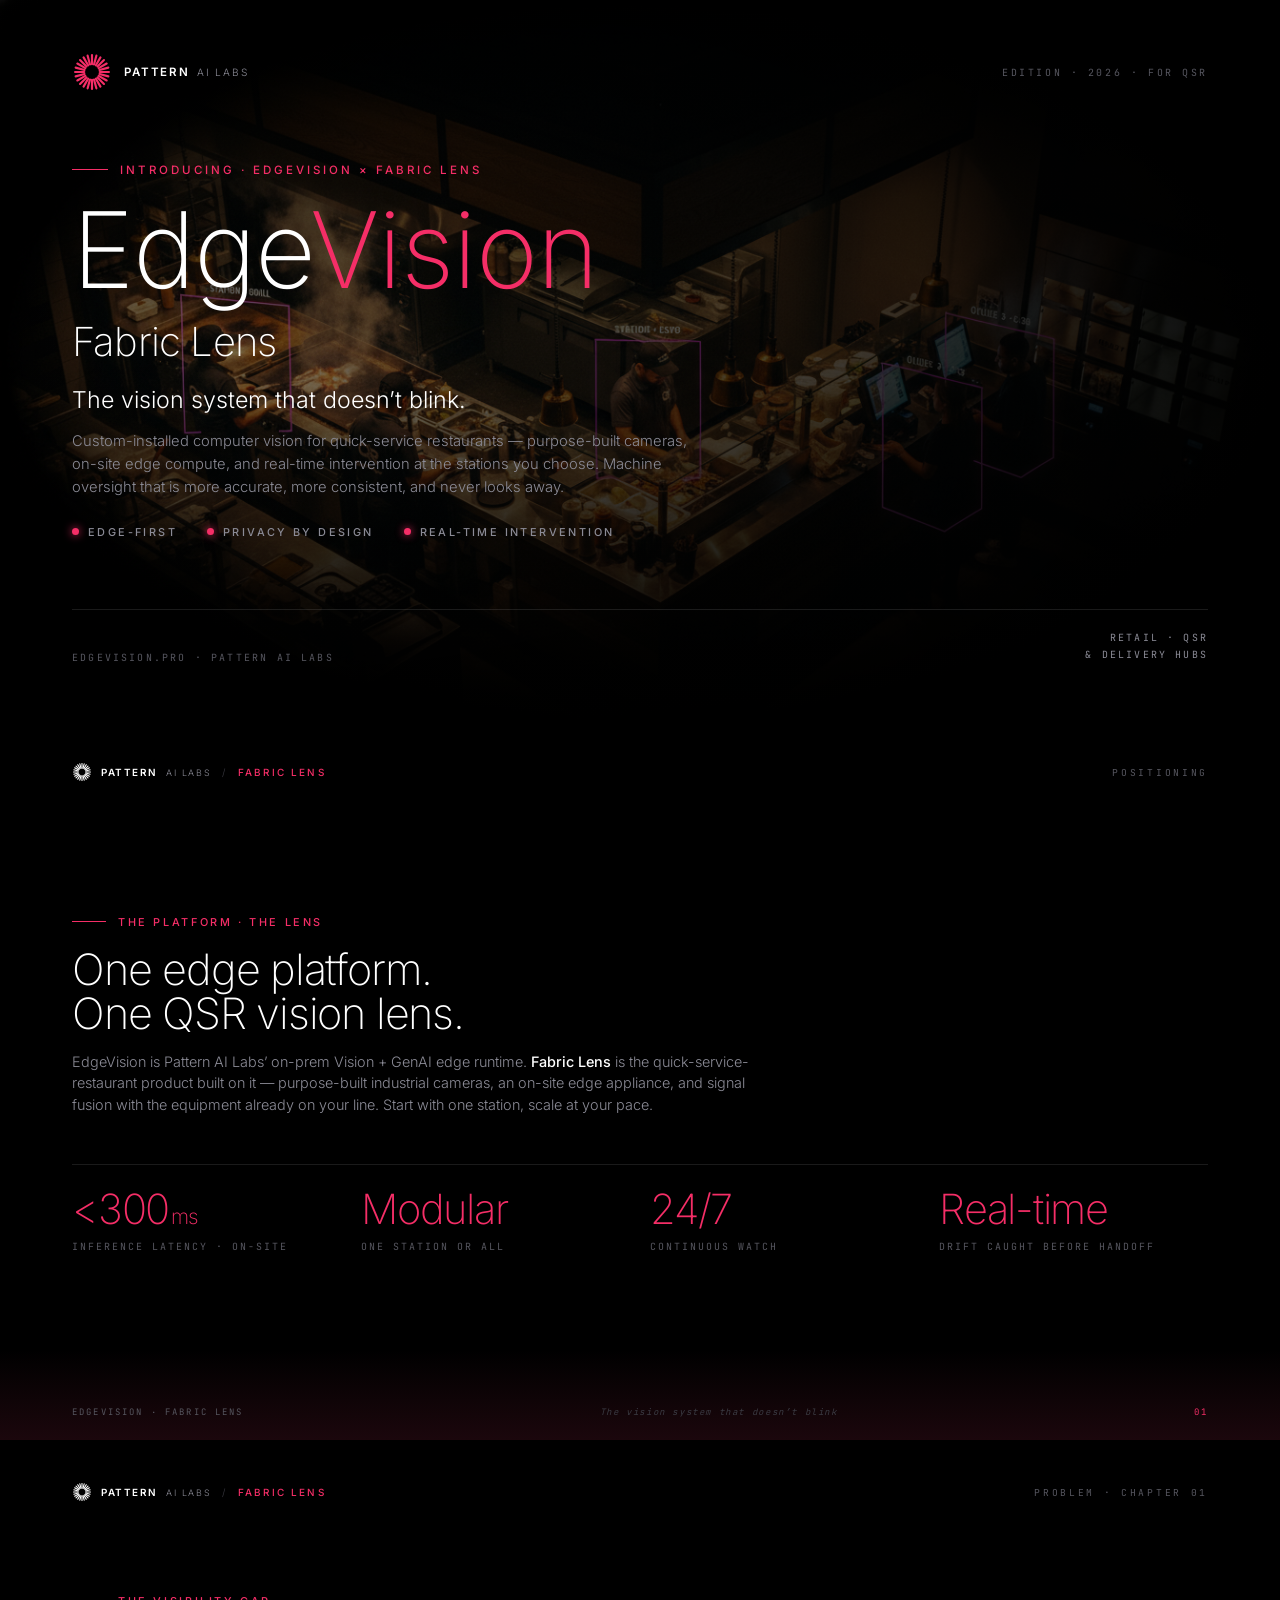
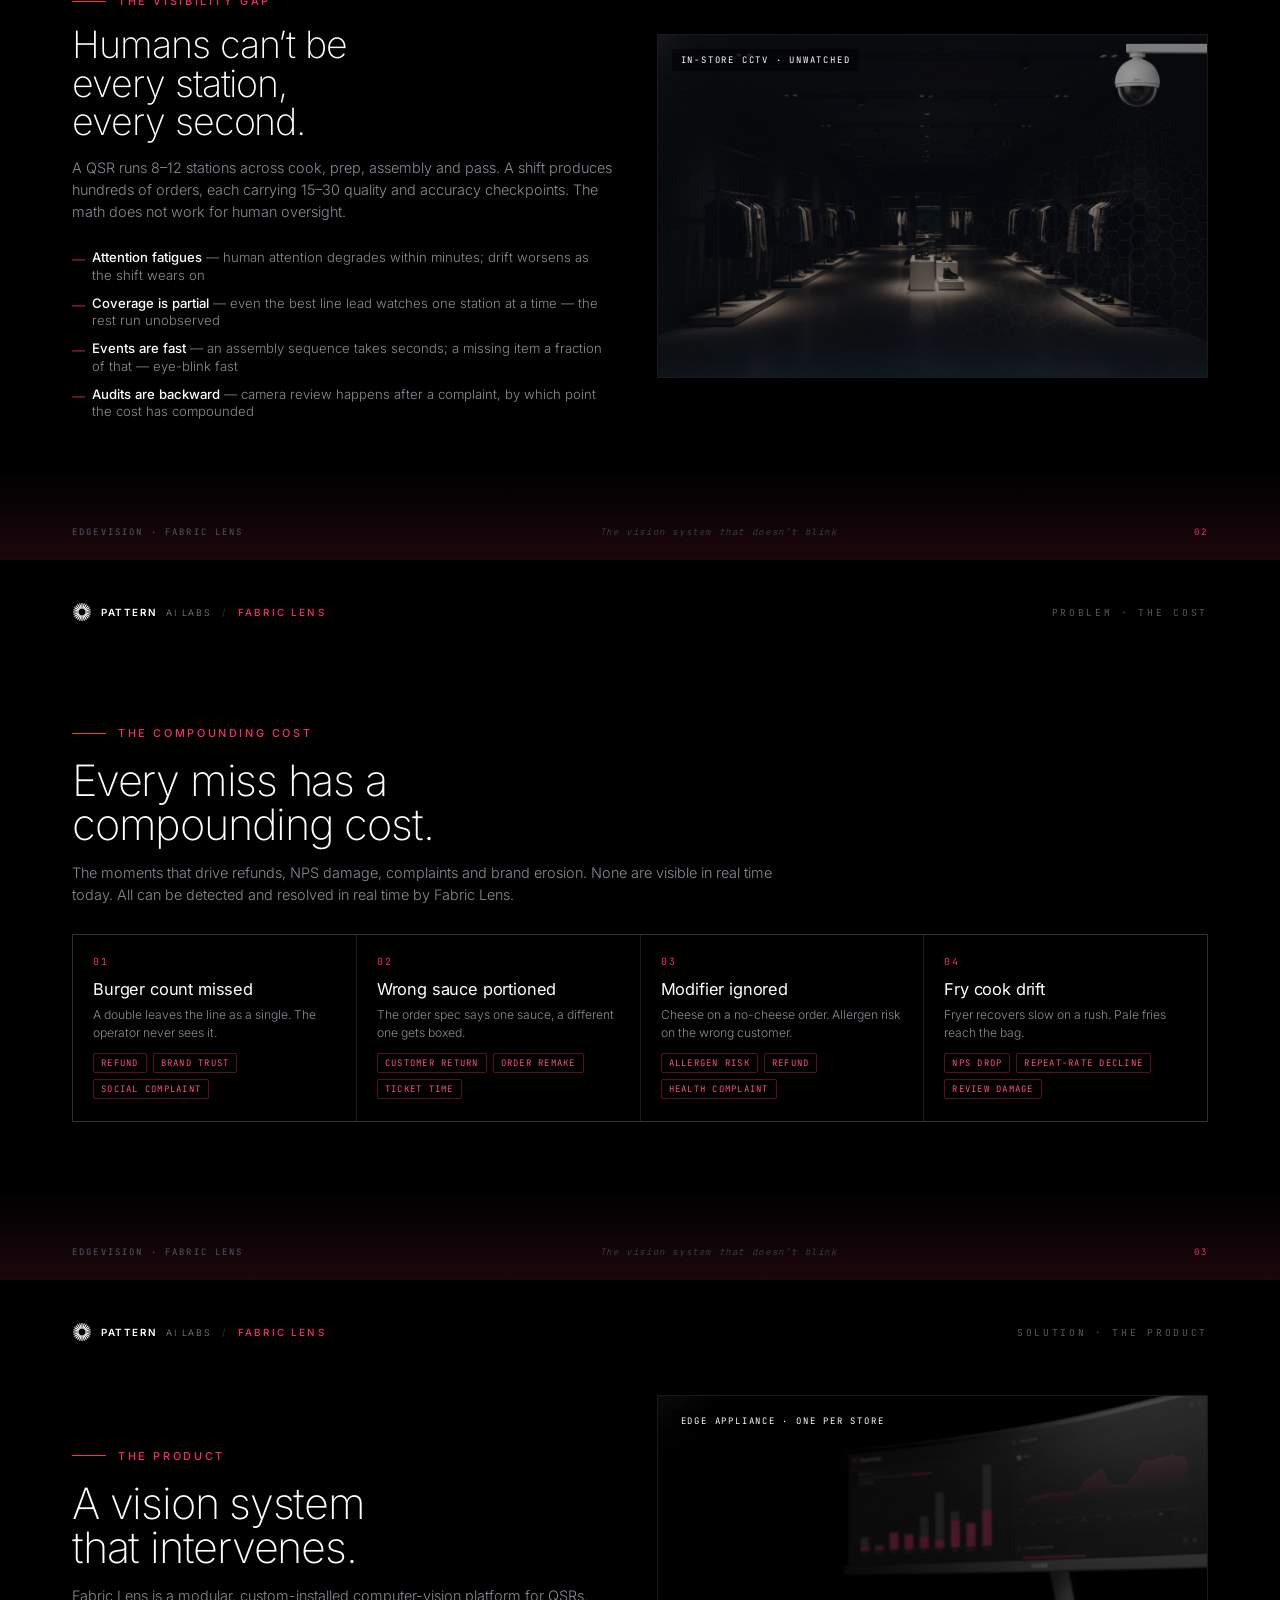
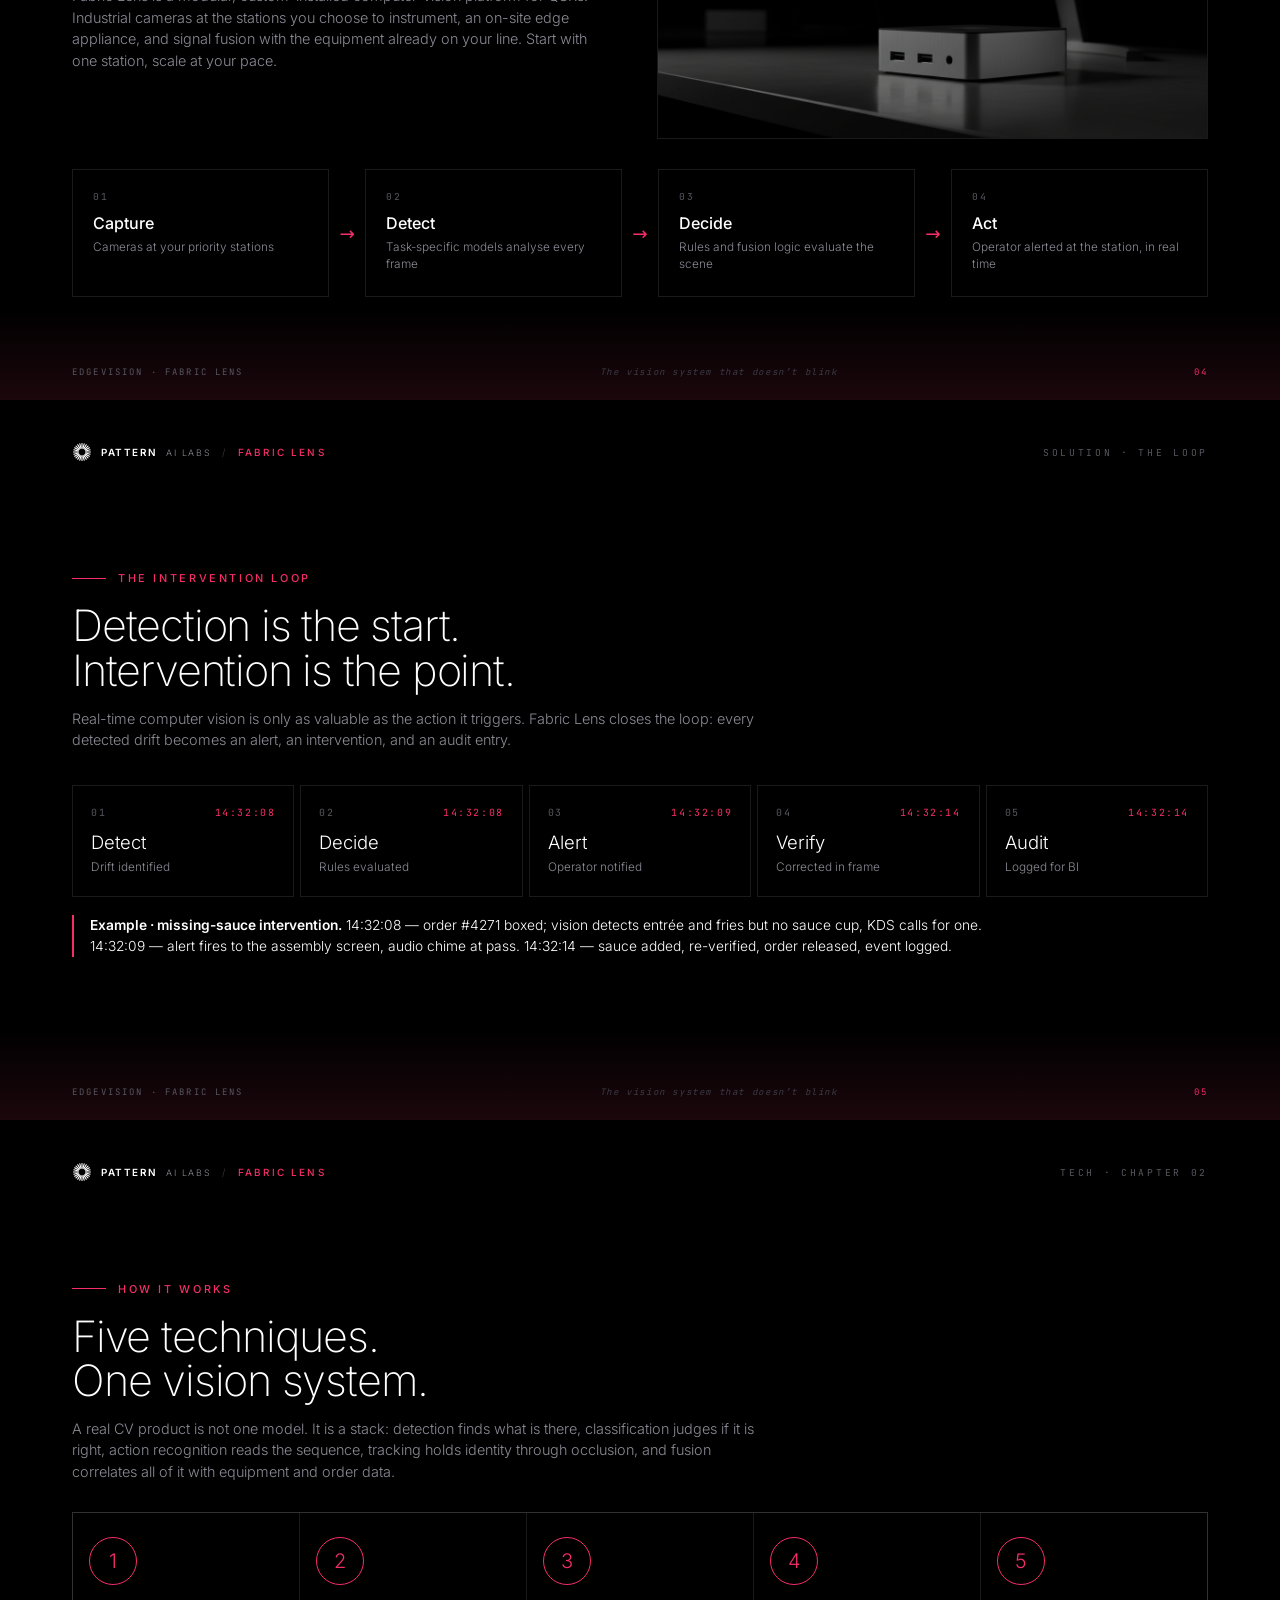
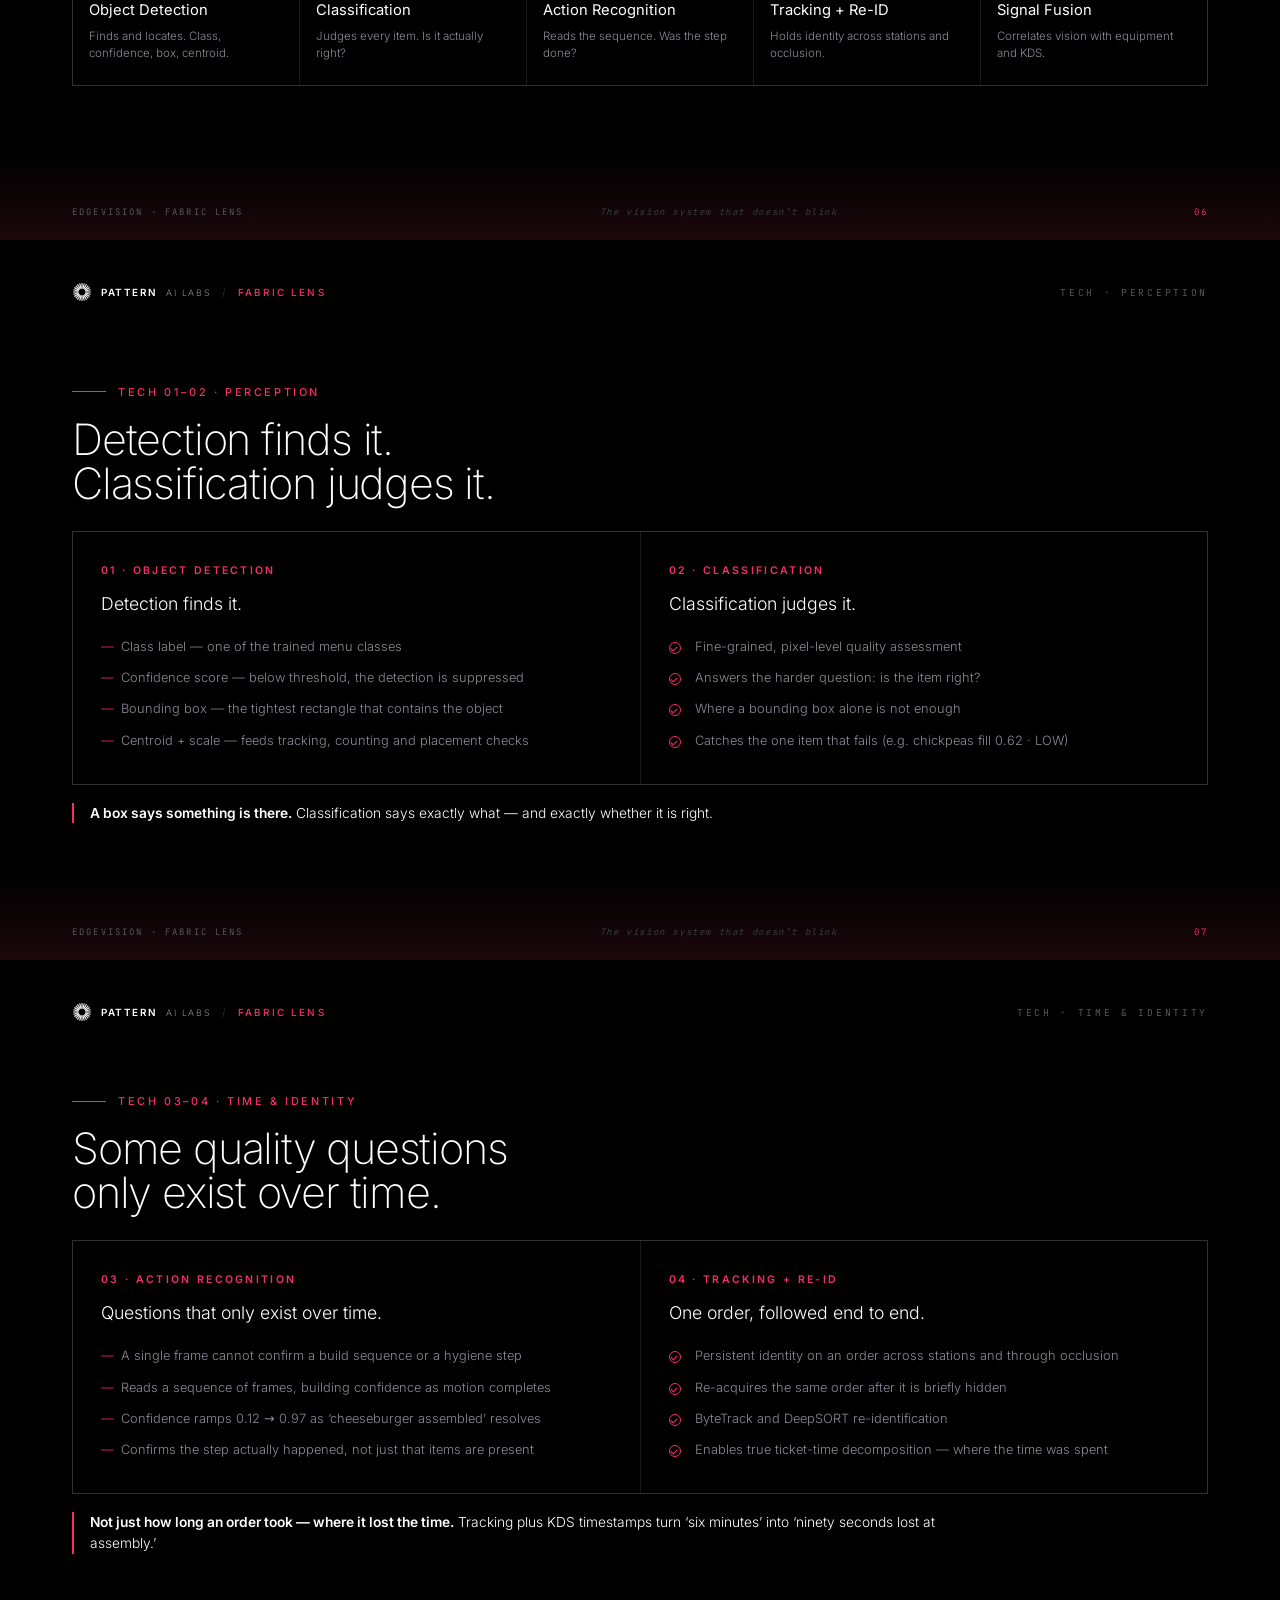
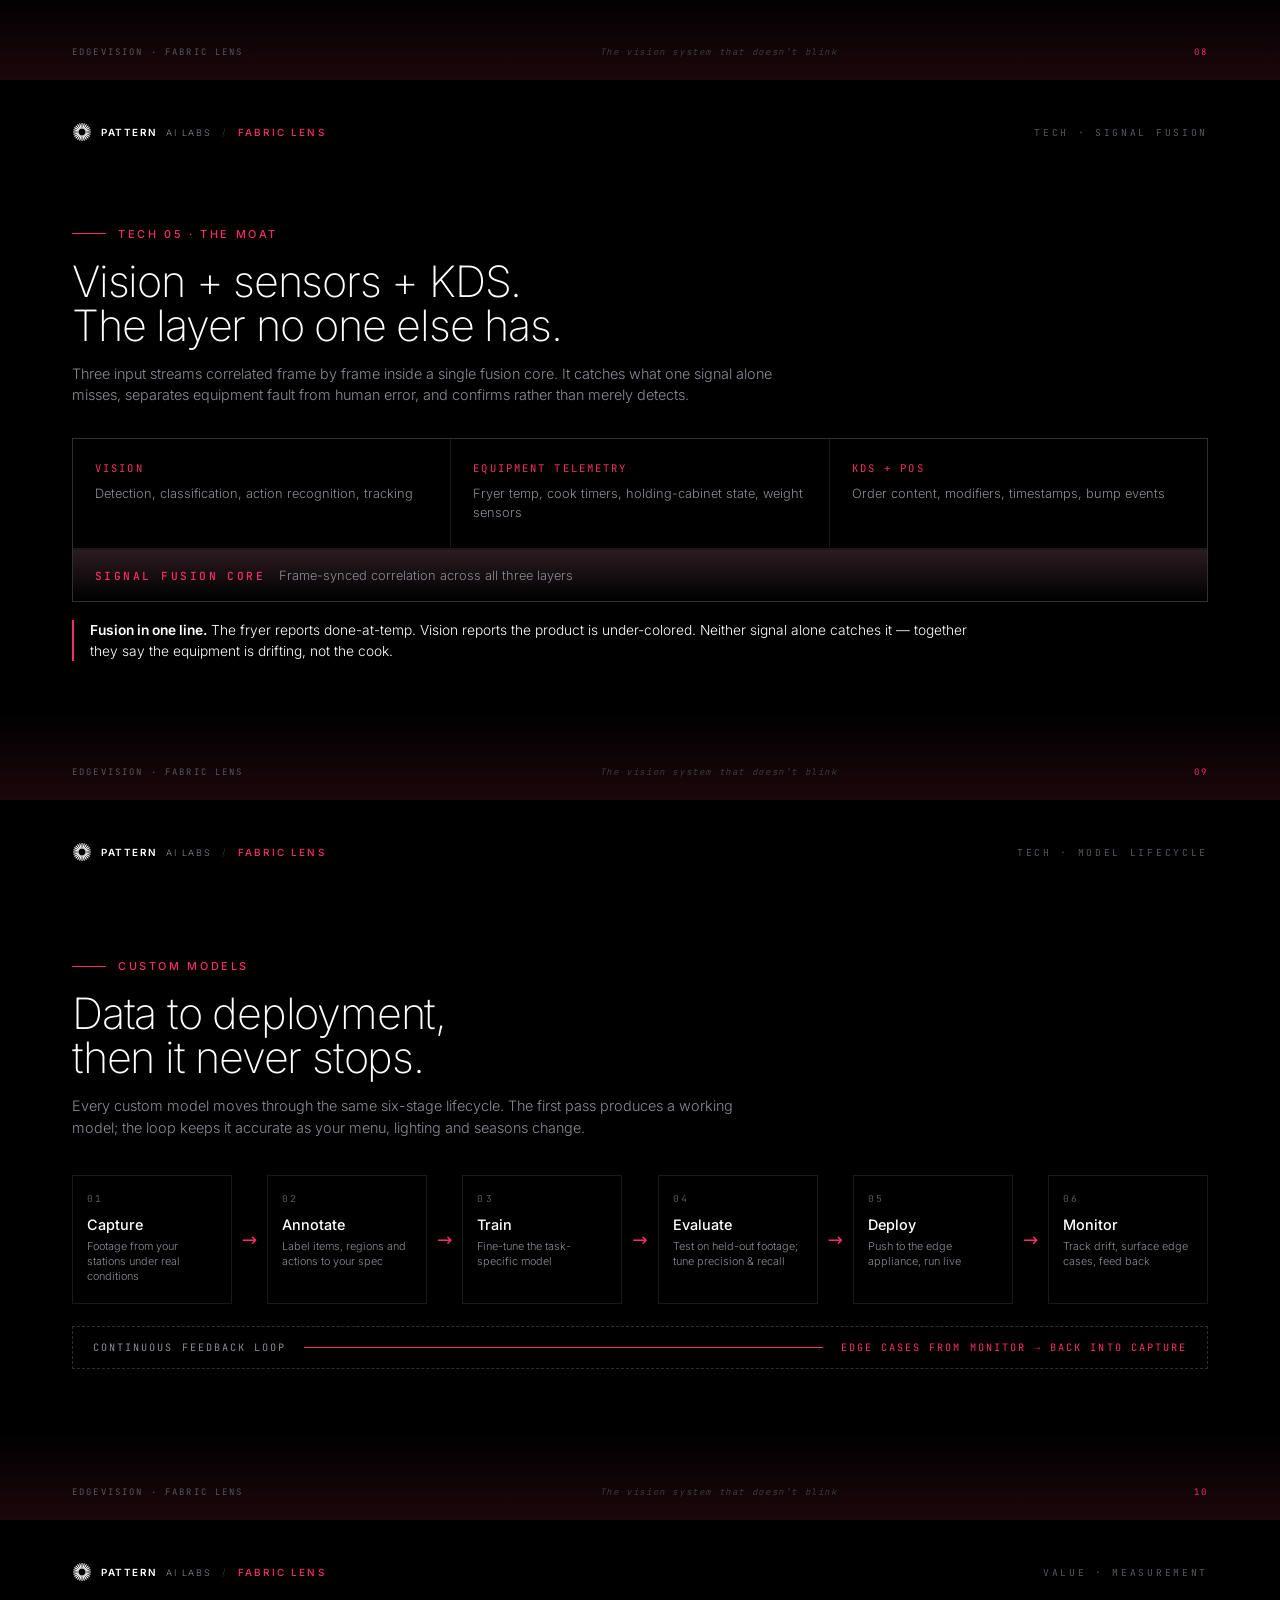
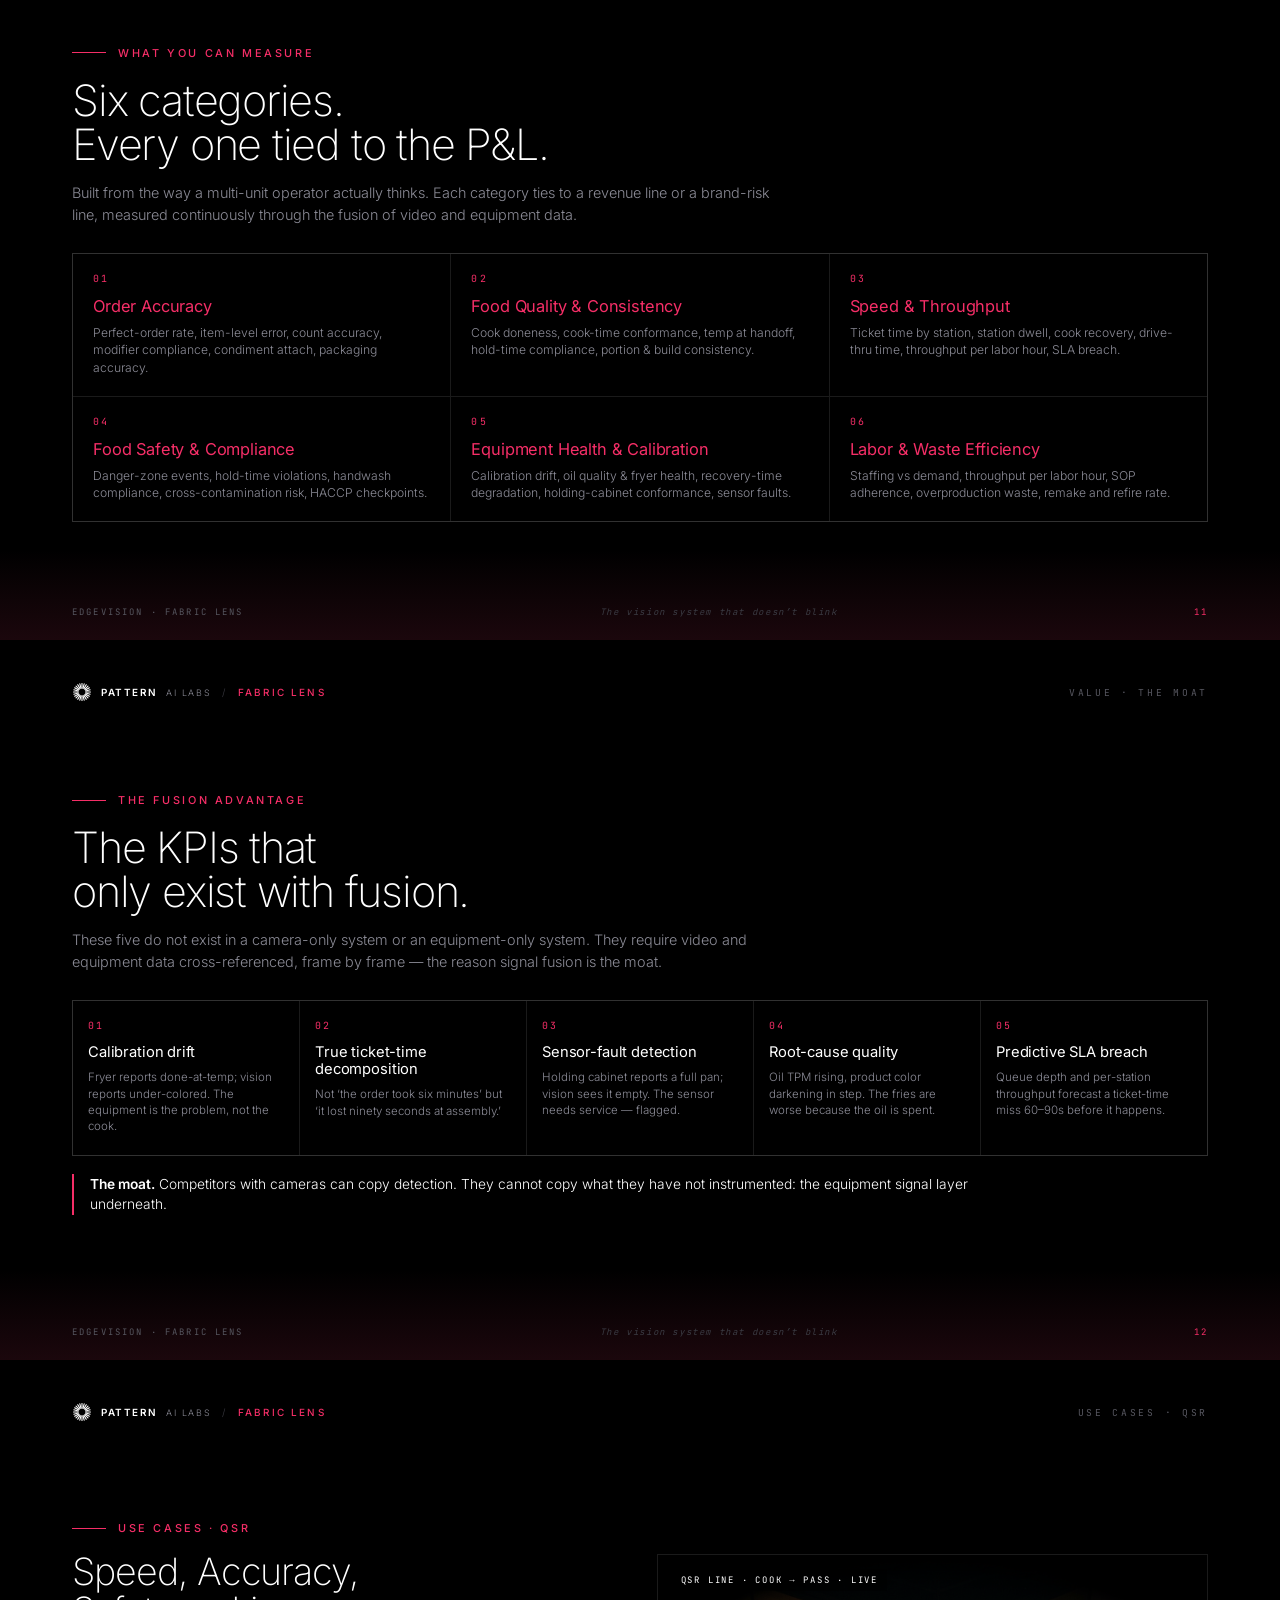
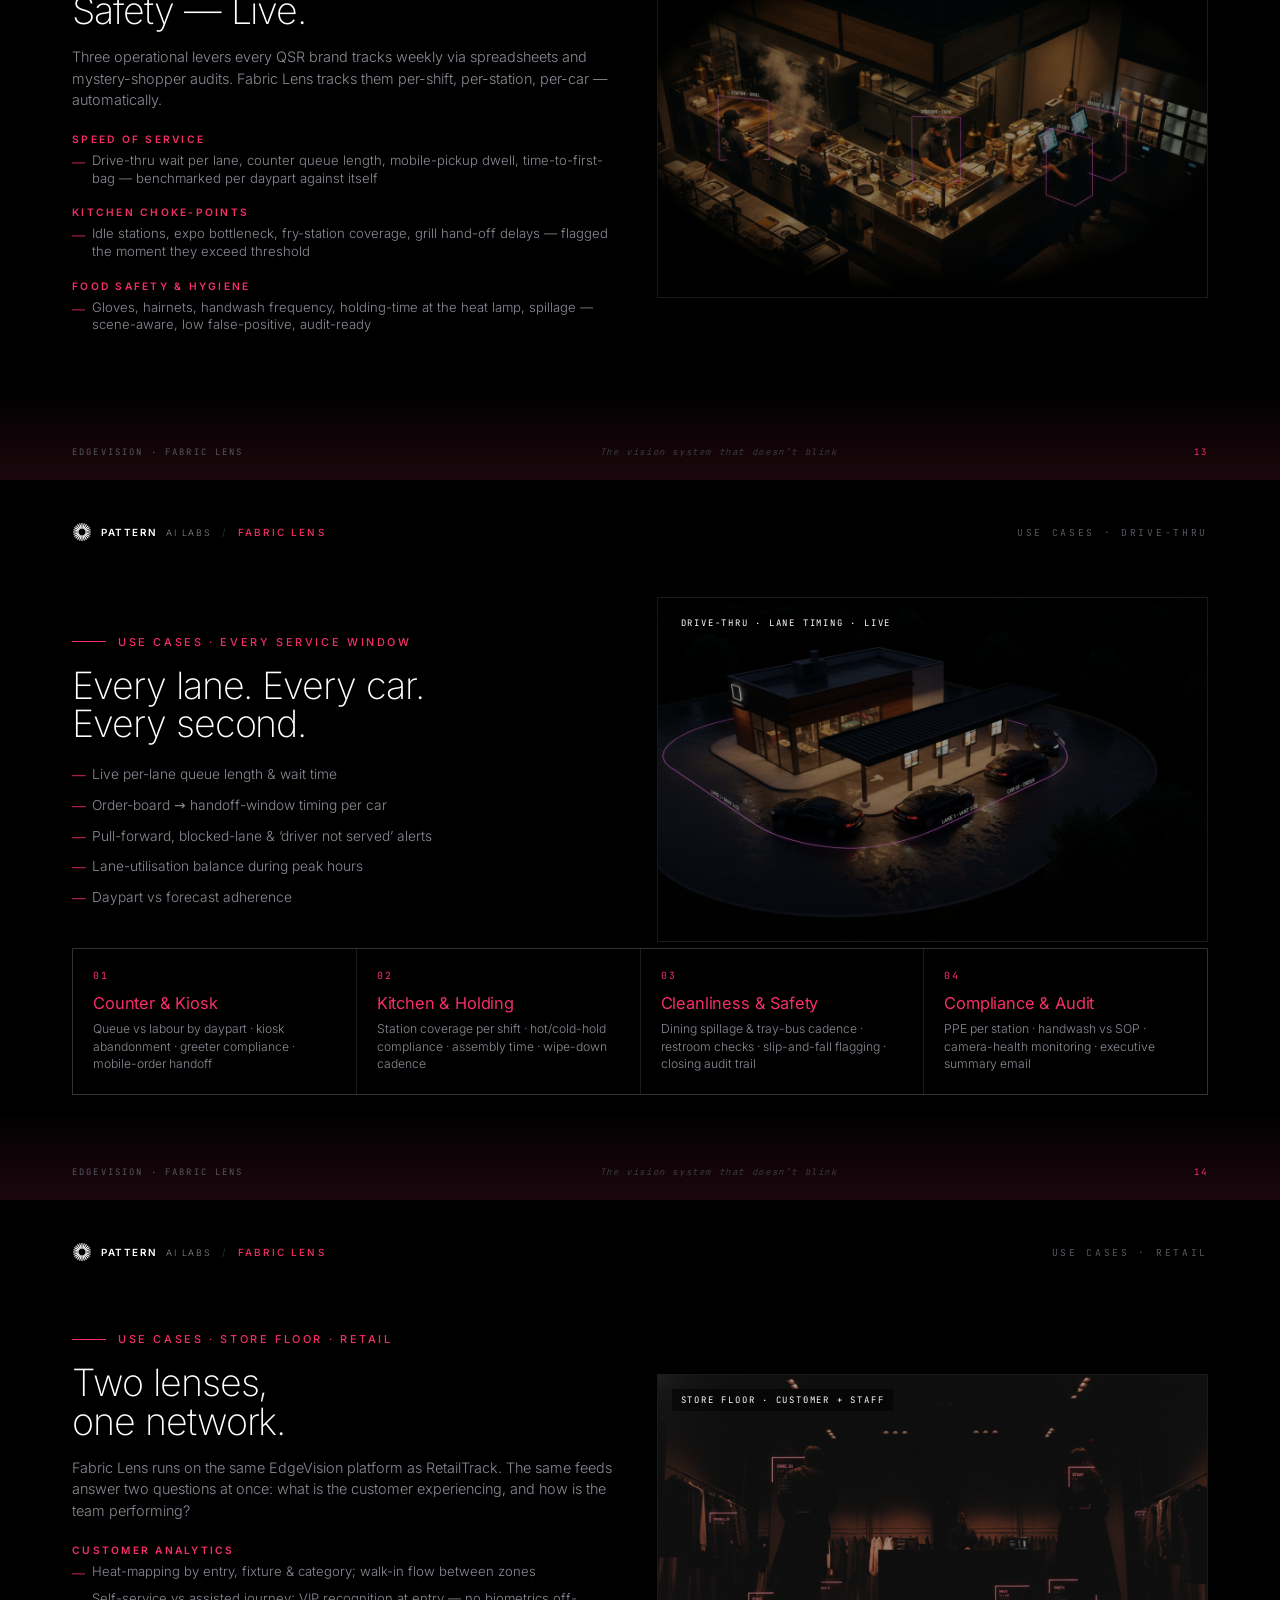
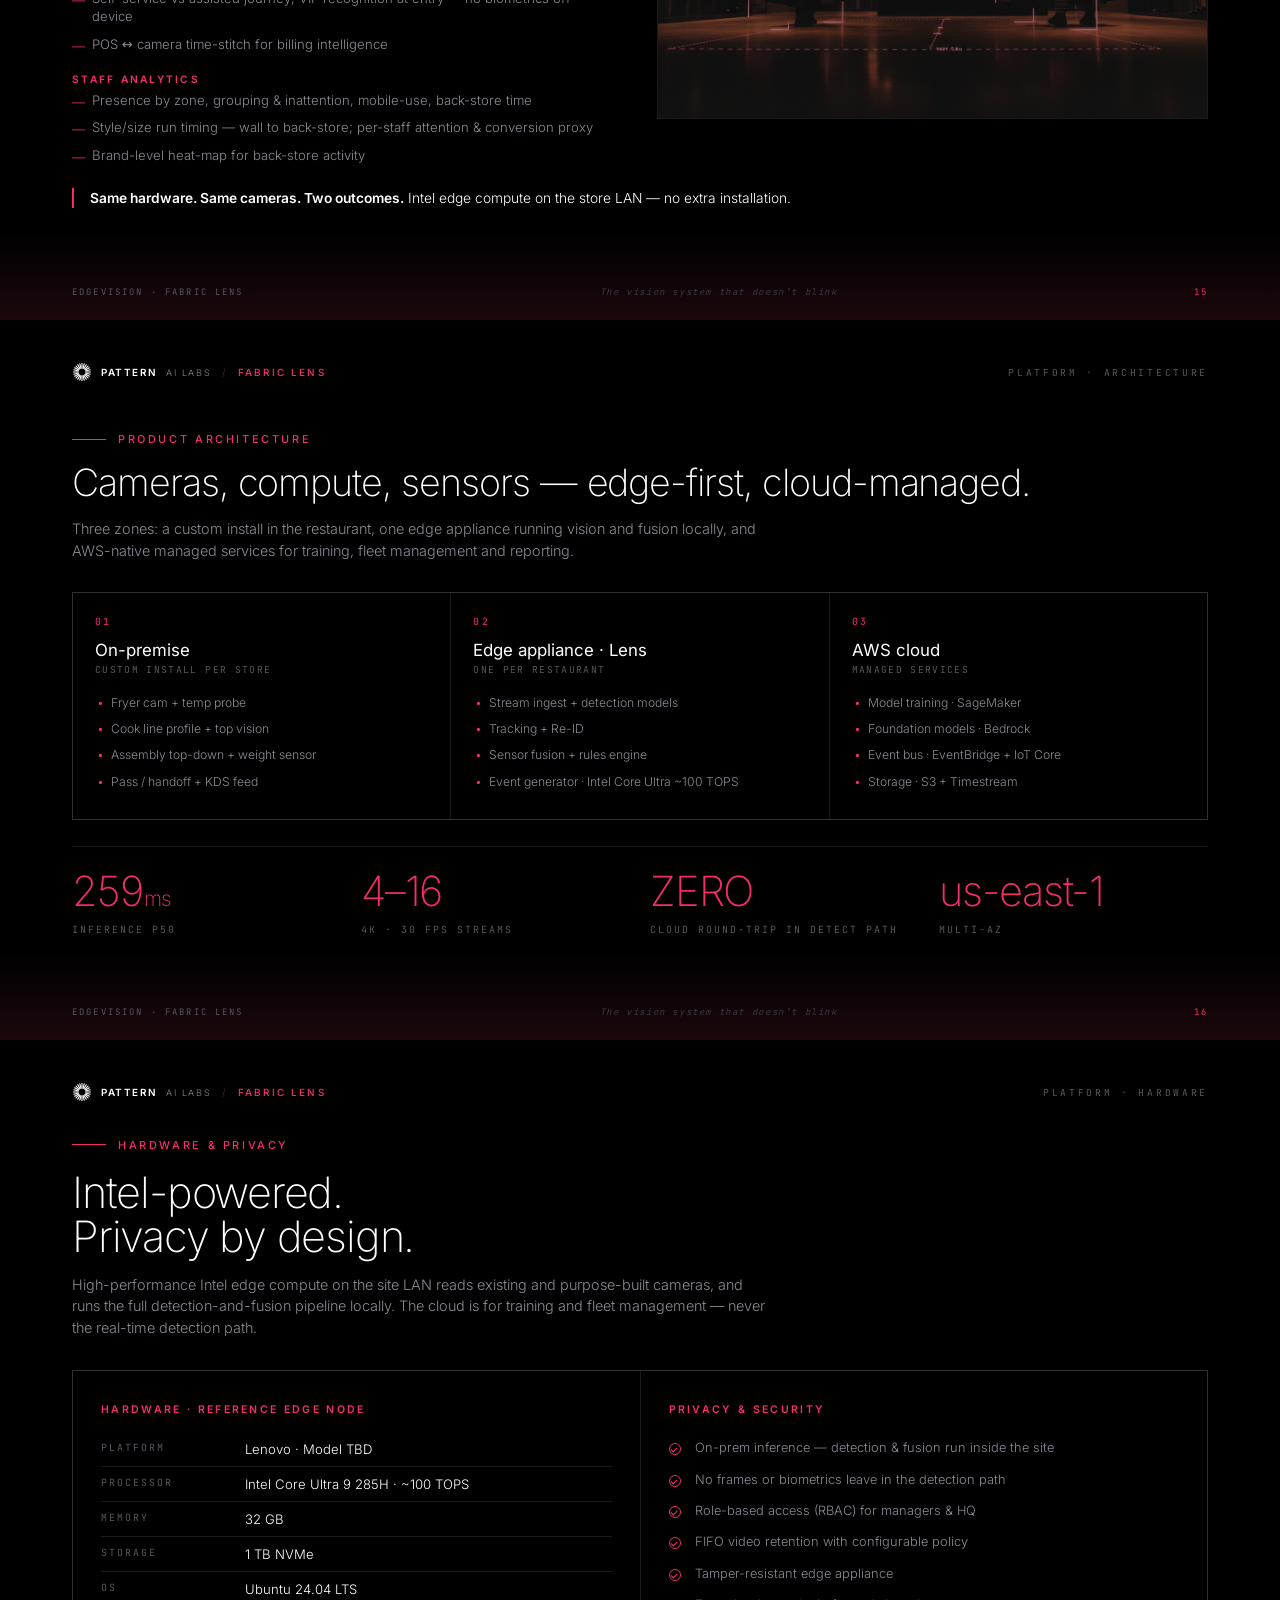
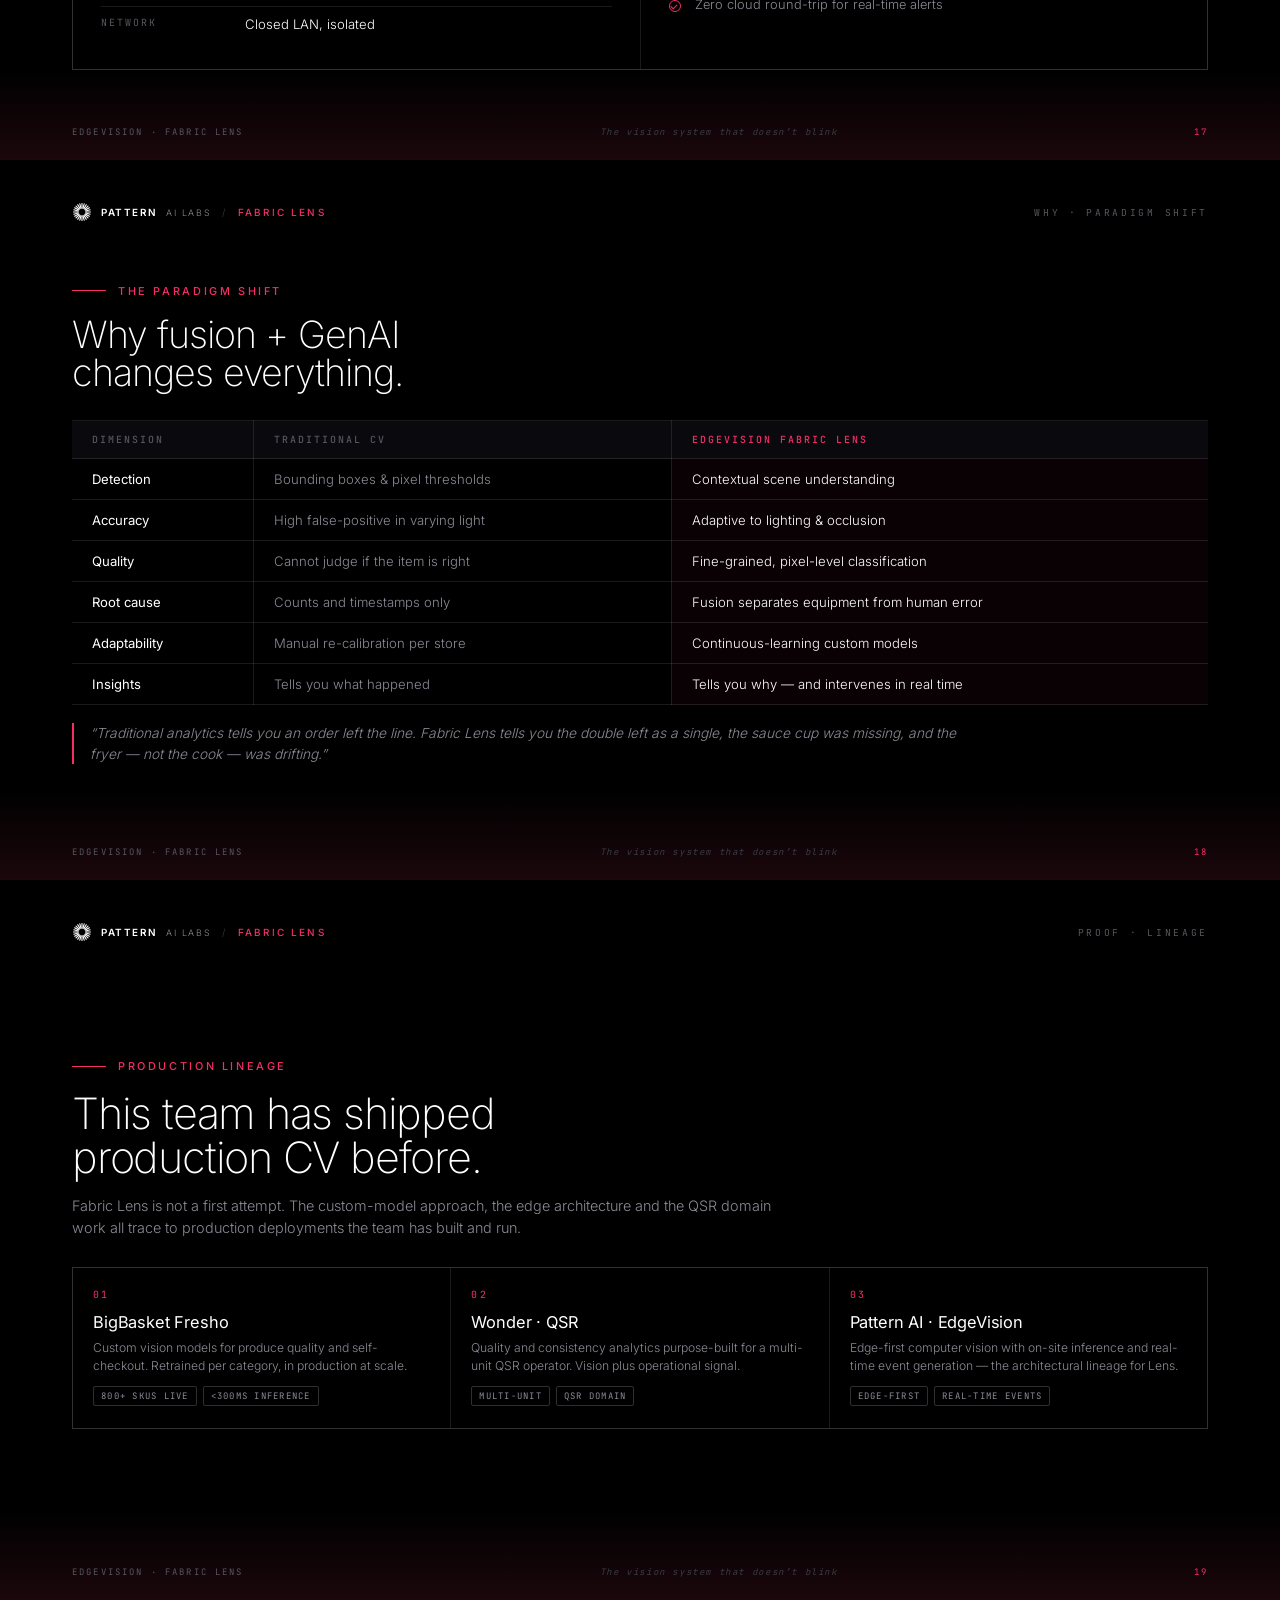
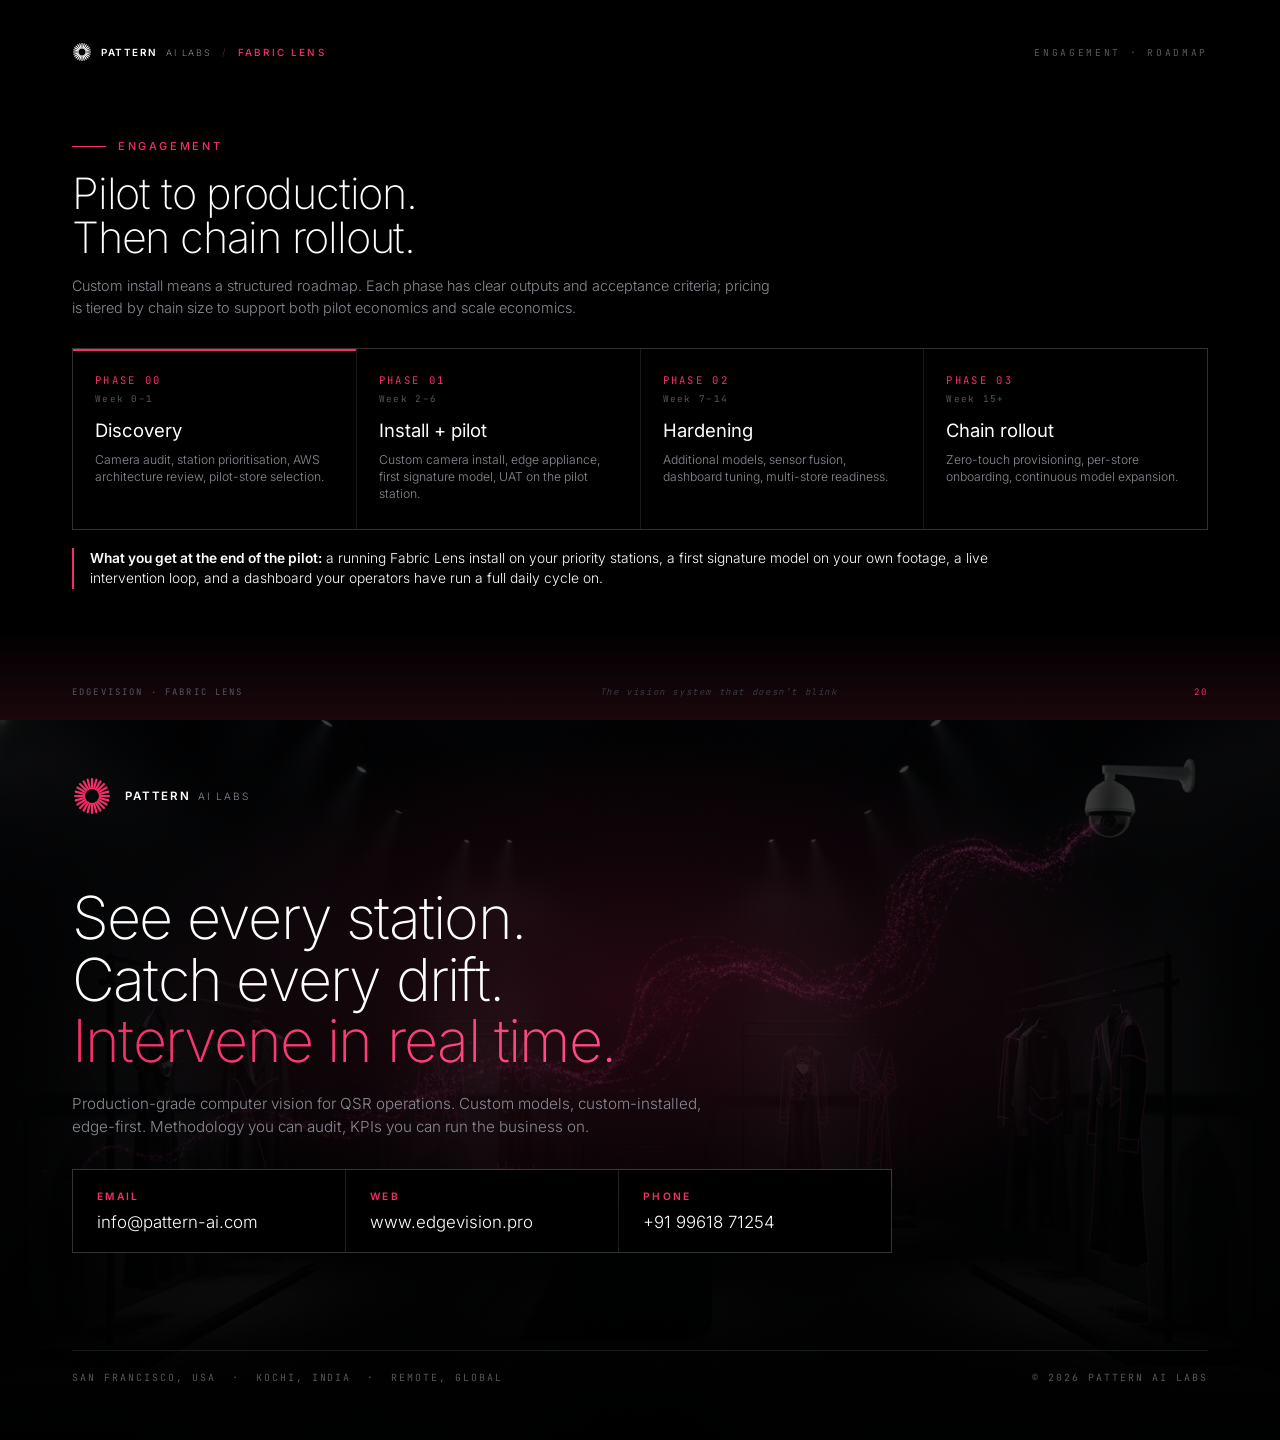
==== commit c2d32300: "Fix cover overlay bugs: round tag dots + wordmark/sub-line spacing - Tag dots (EDGE-FIRST / PRIVACY " ====
--- a/deck/index.html
+++ b/deck/index.html
@@ -11,6 +11,7 @@
   --maroon:#5A1729;--cyan:#5BC5E8;--amber:#F0B85A;
   --tx:'Inter',system-ui,sans-serif;--mono:'JetBrains Mono','SF Mono',Menlo,monospace;
 }
+@page{size:13.333in 7.5in;margin:0}
 *,*::before,*::after{box-sizing:border-box}
 html,body{margin:0;padding:0;background:#000}
 body{font-family:var(--tx);font-weight:300;color:var(--text);-webkit-font-smoothing:antialiased;
@@ -240,17 +241,17 @@
 .cover__eyebrow{margin:auto 0 20px;color:var(--brand);font-size:.72rem;letter-spacing:.26em;
   text-transform:uppercase;font-weight:500;display:inline-flex;align-items:center;gap:12px}
 .cover__eyebrow::before{content:"";width:36px;height:1px;background:var(--brand)}
-.cover__wordmark{font-family:var(--tx);font-weight:200;line-height:.9;letter-spacing:-.04em;margin:0 0 22px}
+.cover__wordmark{font-family:var(--tx);font-weight:200;line-height:1.0;letter-spacing:-.04em;margin:0 0 22px}
 .cover__wordmark .w-edge{font-size:6.6rem;color:#fff}
 .cover__wordmark .w-vision{font-size:6.6rem;color:var(--brand)}
 .cover__wordmark .w-sub{display:block;font-size:2.5rem;font-weight:200;letter-spacing:-.02em;
-  color:#fff;margin-top:6px}
+  line-height:1.1;color:#fff;margin-top:18px}
 .cover__tag{font-family:var(--tx);font-weight:300;font-size:1.45rem;color:#fff;margin:0 0 16px}
 .cover__sub{font-size:.92rem;line-height:1.55;color:var(--text-dim);max-width:70ch;margin:0 0 26px}
 .cover__tags{display:flex;gap:30px;margin:0 0 auto;font-size:.68rem;letter-spacing:.22em;
   text-transform:uppercase;color:var(--text-dim)}
 .cover__tags li{display:inline-flex;align-items:center;gap:9px;font-weight:500}
-.cover__tags i{width:6px;height:6px;border-radius:50%;background:var(--brand);box-shadow:0 0 10px var(--brand)}
+.cover__tags i{display:inline-block;flex:0 0 auto;width:7px;height:7px;border-radius:50%;background:var(--brand);box-shadow:0 0 8px var(--brand)}
 .cover__foot{display:flex;justify-content:space-between;align-items:flex-end;font-family:var(--mono);
   font-size:.62rem;letter-spacing:.22em;color:var(--text-mute);text-transform:uppercase;
   border-top:1px solid var(--border);padding-top:20px}
@@ -282,6 +283,180 @@
 .dashlist--split li{padding:5px 0 5px 20px;font-size:.82rem;line-height:1.35}
 .dashlist--split li b{color:#fff;font-weight:500}
 .split--tall .split__media{aspect-ratio:4/5}
+
+/* ═══════════ Retail & QSR comprehensive deck — extra components ═══════════ */
+/* Chapter divider slides */
+.slide--divider .slide__body{justify-content:center}
+.divider__num{font-family:var(--mono);font-size:.72rem;letter-spacing:.28em;color:var(--brand);
+  text-transform:uppercase;margin:0 0 22px}
+.divider__title{font-family:var(--tx);font-weight:200;letter-spacing:-.03em;line-height:1;
+  font-size:5rem;color:#fff;margin:0 0 22px}
+.divider__sub{font-size:1rem;line-height:1.5;color:var(--text-dim);max-width:60ch;margin:0 0 26px}
+.divider__rule{width:200px;height:1px;background:var(--brand)}
+.slide--divider .slide__bg{filter:brightness(.42) saturate(.9)}
+.slide--divider .divveil{position:absolute;inset:0;z-index:1;background:
+  radial-gradient(80% 70% at 25% 55%,transparent,rgba(0,0,0,.8)),
+  linear-gradient(90deg,rgba(0,0,0,.85),rgba(0,0,0,.35))}
+
+/* 5-stage pipeline */
+.pipeline--5{grid-template-columns:1fr auto 1fr auto 1fr auto 1fr auto 1fr}
+.pipeline--5 .pipe-card{padding:18px 16px 20px}
+.pipeline--5 .pipe-card h3{font-size:.98rem}
+.pipeline--5 .pipe-card p{font-size:.72rem}
+.lan-bar--wide{margin-top:20px}
+
+/* Operations console */
+.console{display:grid;grid-template-columns:.85fr 1.5fr 1.15fr;gap:1px;background:var(--border);
+  border:1px solid var(--border);margin-top:14px}
+.console>div{background:var(--bg);padding:22px 22px;display:flex;flex-direction:column}
+.console label{font-family:var(--mono);font-size:.58rem;letter-spacing:.22em;color:var(--text-mute);
+  text-transform:uppercase;margin-bottom:10px;display:block}
+.console__stats{gap:14px}
+.console__stats .kv+.kv{border-top:1px solid var(--border);padding-top:12px}
+.console__stats b{font-family:var(--tx);font-weight:300;font-size:1.5rem;color:#fff;line-height:1;display:block}
+.bars{display:grid;grid-template-columns:repeat(12,1fr);align-items:end;gap:5px;height:150px;margin-bottom:8px}
+.bars i{height:var(--h);background:var(--text-faint)}
+.bars i.hi{background:var(--brand)}
+.bars__axis{display:flex;justify-content:space-between;font-family:var(--mono);font-size:.56rem;
+  letter-spacing:.14em;color:var(--text-mute)}
+.alerts{list-style:none;padding:0;margin:0;display:grid;gap:11px}
+.alerts li{display:flex;align-items:center;gap:10px;font-size:.82rem;color:var(--text);
+  padding-bottom:11px;border-bottom:1px solid var(--border)}
+.alerts li:last-child{border:0;padding-bottom:0}
+.dot{width:6px;height:6px;border-radius:50%;background:var(--text-mute);flex:0 0 auto}
+.dot--b{background:var(--brand);box-shadow:0 0 8px var(--brand)}
+.cam-strip{display:grid;grid-template-columns:repeat(6,1fr);gap:1px;background:var(--border);
+  border:1px solid var(--border);border-top:0}
+.cam-strip span{background:var(--bg);padding:14px 12px;font-family:var(--mono);font-size:.6rem;
+  letter-spacing:.2em;color:var(--text-mute)}
+
+/* Detection figure with overlay chips */
+.detfig{position:relative;margin-top:12px;border:1px solid var(--border);overflow:hidden;aspect-ratio:24/9}
+.detfig img{width:100%;height:100%;object-fit:cover;filter:brightness(.5)}
+.det-chip{position:absolute;font-family:var(--mono);font-size:.62rem;letter-spacing:.16em;
+  background:rgba(0,0,0,.6);padding:6px 10px;color:#fff;display:inline-flex;align-items:center;gap:7px}
+.det-chip--cam{top:14px;left:14px}
+.det-chip--rec{top:14px;right:14px;color:var(--brand)}
+.det-chip--key{bottom:14px;left:14px}
+.det-chip--note{bottom:14px;right:14px;color:var(--text-dim)}
+.sq{width:11px;height:11px;display:inline-block}.sq--s{background:var(--amber)}.sq--c{background:var(--cyan)}
+
+/* Heat mapping: image + bars */
+.heat{display:grid;grid-template-columns:1.35fr 1fr;gap:1px;background:var(--border);
+  border:1px solid var(--border);margin-top:12px}
+.heat__img{position:relative;background:var(--bg)}
+.heat__img img{width:100%;height:100%;object-fit:cover}
+.heat__cap{position:absolute;top:14px;left:14px;font-family:var(--mono);font-size:.58rem;
+  letter-spacing:.2em;color:#fff;background:rgba(0,0,0,.5);padding:5px 9px}
+.heat__bars{background:var(--bg);padding:24px 24px;display:flex;flex-direction:column}
+.hbar{display:grid;grid-template-columns:1fr 44px;align-items:center;gap:3px 10px;padding:9px 0;
+  border-bottom:1px solid var(--border)}
+.hbar__l{font-size:.82rem;color:#fff}
+.hbar__v{text-align:right;font-family:var(--mono);font-size:.74rem;color:var(--text-dim)}
+.hbar__t{grid-column:1/-1;height:4px;background:var(--bg-3);position:relative}
+.hbar__t i{position:absolute;left:0;top:0;height:100%;background:var(--brand)}
+.heat__fine{margin-top:16px;font-size:.74rem;color:var(--text-mute)}
+
+/* Shift chart (per-staff activity tracks) */
+.shift{margin-top:12px;padding:22px 24px;border:1px solid var(--border);background:var(--bg-2)}
+.shift label{display:block;font-family:var(--mono);font-size:.62rem;letter-spacing:.22em;
+  color:var(--text-mute);margin-bottom:16px}
+.track{display:grid;grid-template-columns:110px 1fr;gap:12px;align-items:center;padding:4px 0}
+.track>span{font-family:var(--mono);font-size:.68rem;color:var(--text-dim)}
+.trackbar{position:relative;height:13px;background:var(--bg-3)}
+.seg{position:absolute;top:0;bottom:0}
+.seg--b{background:var(--brand)}.seg--w{background:#fff}.seg--g{background:#6c6c75}
+.seg--a{background:var(--amber)}.seg--m{background:var(--maroon)}
+
+/* two-col checklist head with round check */
+.lens__head--ck{gap:9px}
+
+/* 4-column circle grid (Customer Analytics Elaborated) */
+.circle-grid--4{grid-template-columns:repeat(4,1fr)}
+.circle-grid--4 .circ{padding:24px 20px 26px}
+.circle-grid--4 .circ__n{width:44px;height:44px;font-size:1.15rem;margin-bottom:14px}
+.circle-grid--4 .circ h3{font-size:1rem}
+.circle-grid--4 .circ p{font-size:.76rem}
+
+/* ═══════════ Intel Event Edition — simple / non-technical layouts ═══════════ */
+/* Big statement slides (hook / idea) */
+.slide--statement .slide__body{justify-content:center}
+.statement__eye{font-family:var(--mono);font-size:.7rem;letter-spacing:.28em;color:var(--brand);
+  text-transform:uppercase;margin:0 0 24px}
+.statement__lead{font-family:var(--tx);font-weight:200;letter-spacing:-.03em;line-height:1.02;
+  font-size:4.1rem;color:#fff;margin:0 0 22px;max-width:20ch}
+.statement__sub{font-size:1.15rem;line-height:1.5;color:var(--text-dim);max-width:60ch;font-weight:300}
+.statement__sub b{color:#fff;font-weight:500}
+.slide--statement .slide__bg{filter:brightness(.4) saturate(.9)}
+.slide--statement .divveil{position:absolute;inset:0;z-index:1;background:
+  radial-gradient(85% 75% at 22% 55%,transparent,rgba(0,0,0,.82)),
+  linear-gradient(90deg,rgba(0,0,0,.88),rgba(0,0,0,.3))}
+
+/* Value tiles (icon + big word + line) */
+.vtiles{display:grid;grid-template-columns:repeat(4,1fr);gap:1px;background:var(--border);
+  border:1px solid var(--border);margin-top:20px}
+.vtile{background:var(--bg);padding:30px 26px 34px;display:flex;flex-direction:column;gap:14px}
+.vtile__ic{width:46px;height:46px;color:var(--brand)}
+.vtile__ic svg{width:100%;height:100%;stroke:currentColor;fill:none;stroke-width:1.4}
+.vtile h3{font-family:var(--tx);font-weight:400;font-size:1.35rem;color:#fff;margin:0}
+.vtile p{font-size:.86rem;line-height:1.45;color:var(--text-dim);margin:0}
+
+/* Icon steps row (how it works) */
+.steps{display:grid;grid-template-columns:1fr auto 1fr auto 1fr auto 1fr;align-items:stretch;
+  gap:8px;margin-top:22px}
+.step{background:var(--bg);border:1px solid var(--border);padding:26px 22px 30px;display:flex;flex-direction:column;gap:14px}
+.step__ic{width:42px;height:42px;color:var(--brand)}
+.step__ic svg{width:100%;height:100%;stroke:currentColor;fill:none;stroke-width:1.4}
+.step__n{font-family:var(--mono);font-size:.62rem;letter-spacing:.22em;color:var(--text-mute)}
+.step h3{font-family:var(--tx);font-weight:500;font-size:1.12rem;color:#fff;margin:0}
+.step p{font-size:.82rem;line-height:1.45;color:var(--text-dim);margin:0}
+.step-arrow{align-self:center;color:var(--brand);font-size:1.3rem}
+.steps-note{margin-top:20px;font-family:var(--mono);font-size:.72rem;letter-spacing:.14em;
+  color:var(--text-dim);display:flex;align-items:center;gap:12px}
+.steps-note::before{content:"";width:30px;height:1px;background:var(--brand)}
+
+/* Simple 3-column "wins" cards with icon */
+.wins{display:grid;grid-template-columns:repeat(3,1fr);gap:1px;background:var(--border);
+  border:1px solid var(--border);margin-top:18px}
+.win{background:var(--bg);padding:28px 26px 30px}
+.win__ic{width:40px;height:40px;color:var(--brand);margin-bottom:16px}
+.win__ic svg{width:100%;height:100%;stroke:currentColor;fill:none;stroke-width:1.4}
+.win h3{font-family:var(--tx);font-weight:400;font-size:1.2rem;color:#fff;margin:0 0 9px}
+.win p{font-size:.86rem;line-height:1.5;color:var(--text-dim);margin:0}
+
+/* Simple before/after (Old vs EdgeVision) */
+.ba{display:grid;grid-template-columns:1fr 1fr;gap:1px;background:var(--border);
+  border:1px solid var(--border);margin-top:18px}
+.ba__col{background:var(--bg);padding:28px 30px 30px}
+.ba__col--new{background:rgba(245,46,103,.05)}
+.ba__h{font-family:var(--mono);font-size:.66rem;letter-spacing:.2em;text-transform:uppercase;
+  margin:0 0 18px;color:var(--text-mute)}
+.ba__col--new .ba__h{color:var(--brand)}
+.ba__col ul li{position:relative;padding:9px 0 9px 22px;font-size:.92rem;line-height:1.4;color:var(--text-dim)}
+.ba__col--new ul li{color:#fff}
+.ba__col ul li::before{content:"—";position:absolute;left:0;color:var(--text-faint)}
+.ba__col--new ul li::before{content:"→";color:var(--brand)}
+
+/* Intel partner badge (from edgevision.pro) */
+.intel-badge{width:190px;height:92px;background:linear-gradient(135deg,#003B7B,#0068B5);border-radius:4px;
+  display:grid;place-items:center;box-shadow:0 0 0 1px rgba(255,255,255,.1),4px 4px 0 rgba(0,104,181,.45)}
+.intel-badge__inner{font-family:var(--tx);font-weight:700;font-size:1.5rem;color:#fff;letter-spacing:-.02em;
+  display:inline-flex;align-items:baseline;gap:8px}
+.intel-badge__inner i{font-weight:300;font-size:1.2rem}
+.reassure{display:grid;grid-template-columns:repeat(3,1fr);gap:1px;background:var(--border);
+  border:1px solid var(--border);margin-top:8px}
+.reassure .win{padding:26px 24px 28px}
+
+/* trusted-by row */
+.trusted{display:flex;flex-wrap:wrap;gap:30px;align-items:center;padding-top:26px;margin-top:26px;
+  border-top:1px solid var(--border);font-family:var(--mono);font-size:.78rem;letter-spacing:.14em}
+.trusted__l{color:var(--text-mute);letter-spacing:.2em}
+.trusted span:not(.trusted__l){color:var(--text-dim);font-weight:500}
+
+/* cover Intel line */
+.cover__intel{display:inline-flex;align-items:center;gap:10px;font-family:var(--mono);font-size:.66rem;
+  letter-spacing:.2em;color:var(--text-dim);text-transform:uppercase;margin-top:4px}
+.cover__intel i{width:7px;height:7px;background:#0068B5;border-radius:1px;box-shadow:0 0 8px rgba(0,104,181,.8)}
 </style></head><body><svg width="0" height="0" style="position:absolute" aria-hidden="true"><symbol id="pat-mark" viewBox="0 0 48 48"><g fill="currentColor"><rect x="22.7" y="2.4" width="2.6" height="13.6" rx="1.3"/>
 <rect x="22.7" y="2.4" width="2.6" height="13.6" rx="1.3" transform="rotate(15 24 24)"/>
 <rect x="22.7" y="2.4" width="2.6" height="13.6" rx="1.3" transform="rotate(30 24 24)"/>
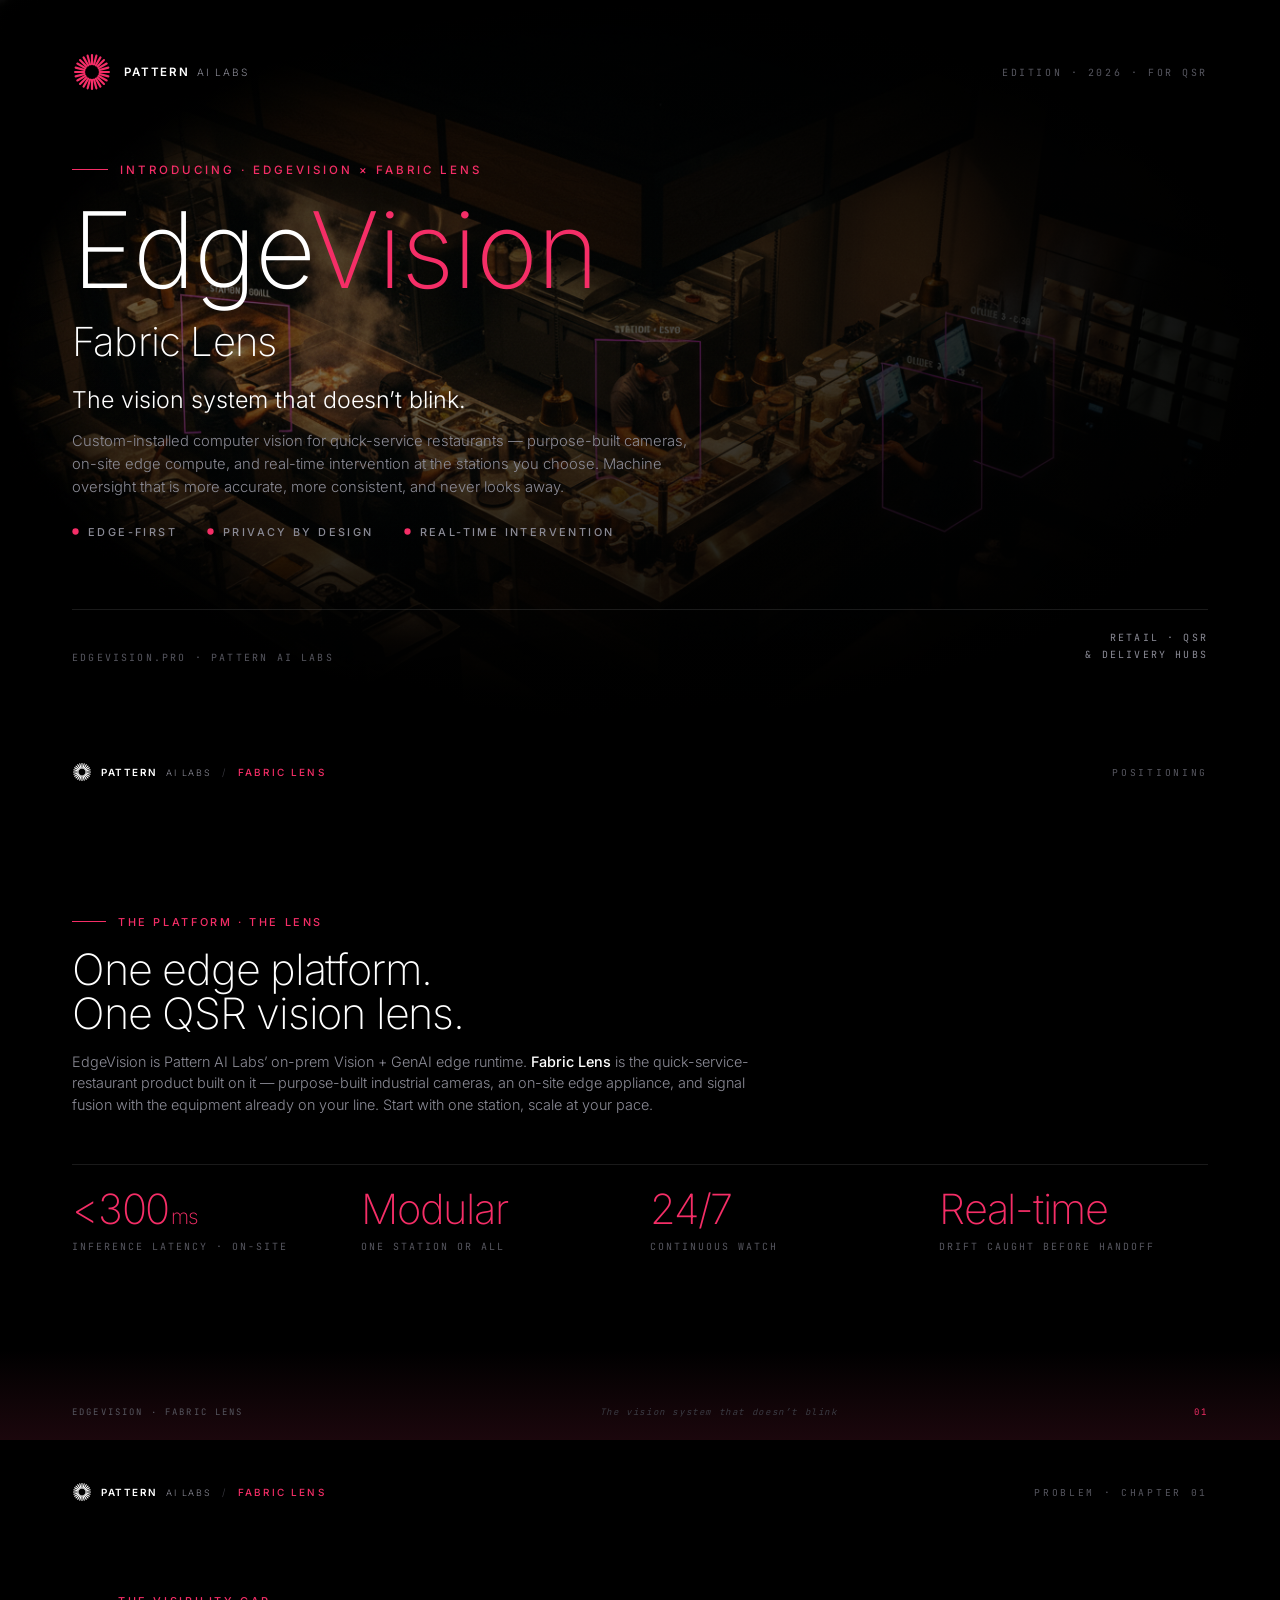
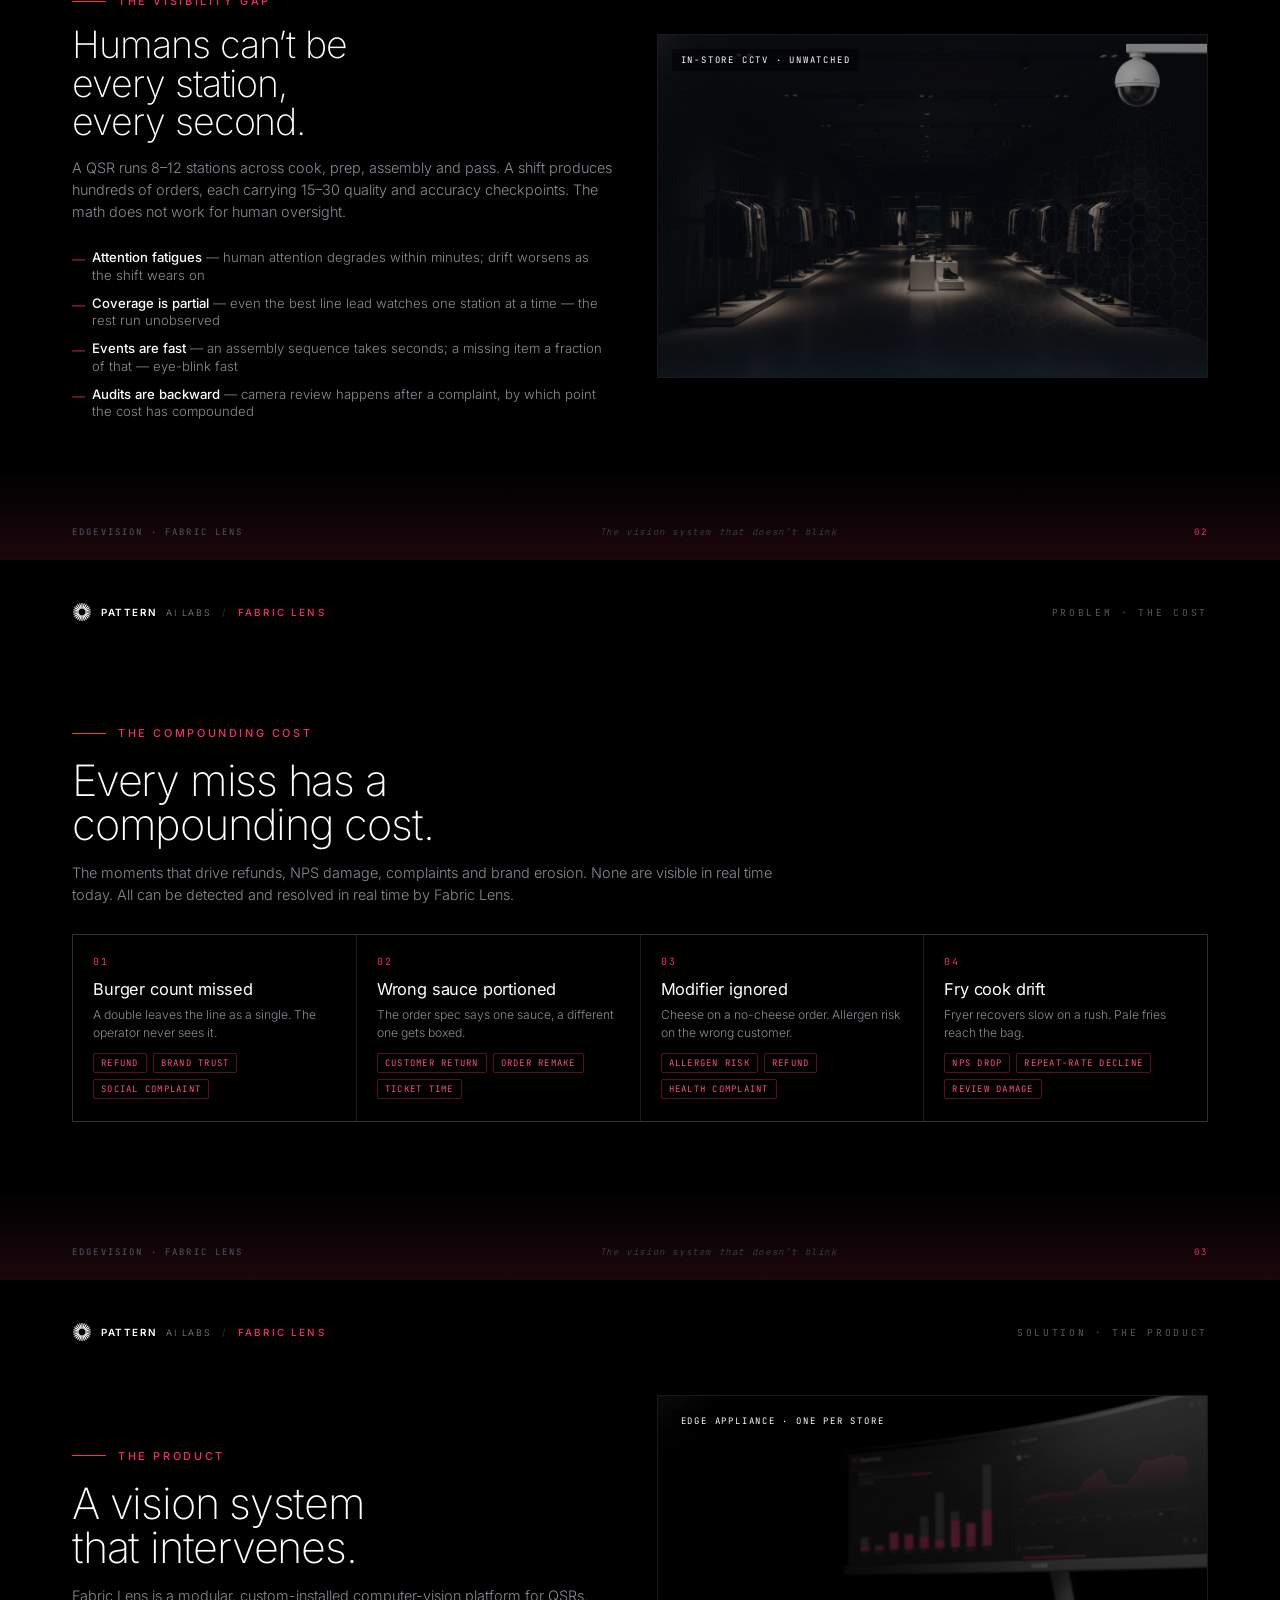
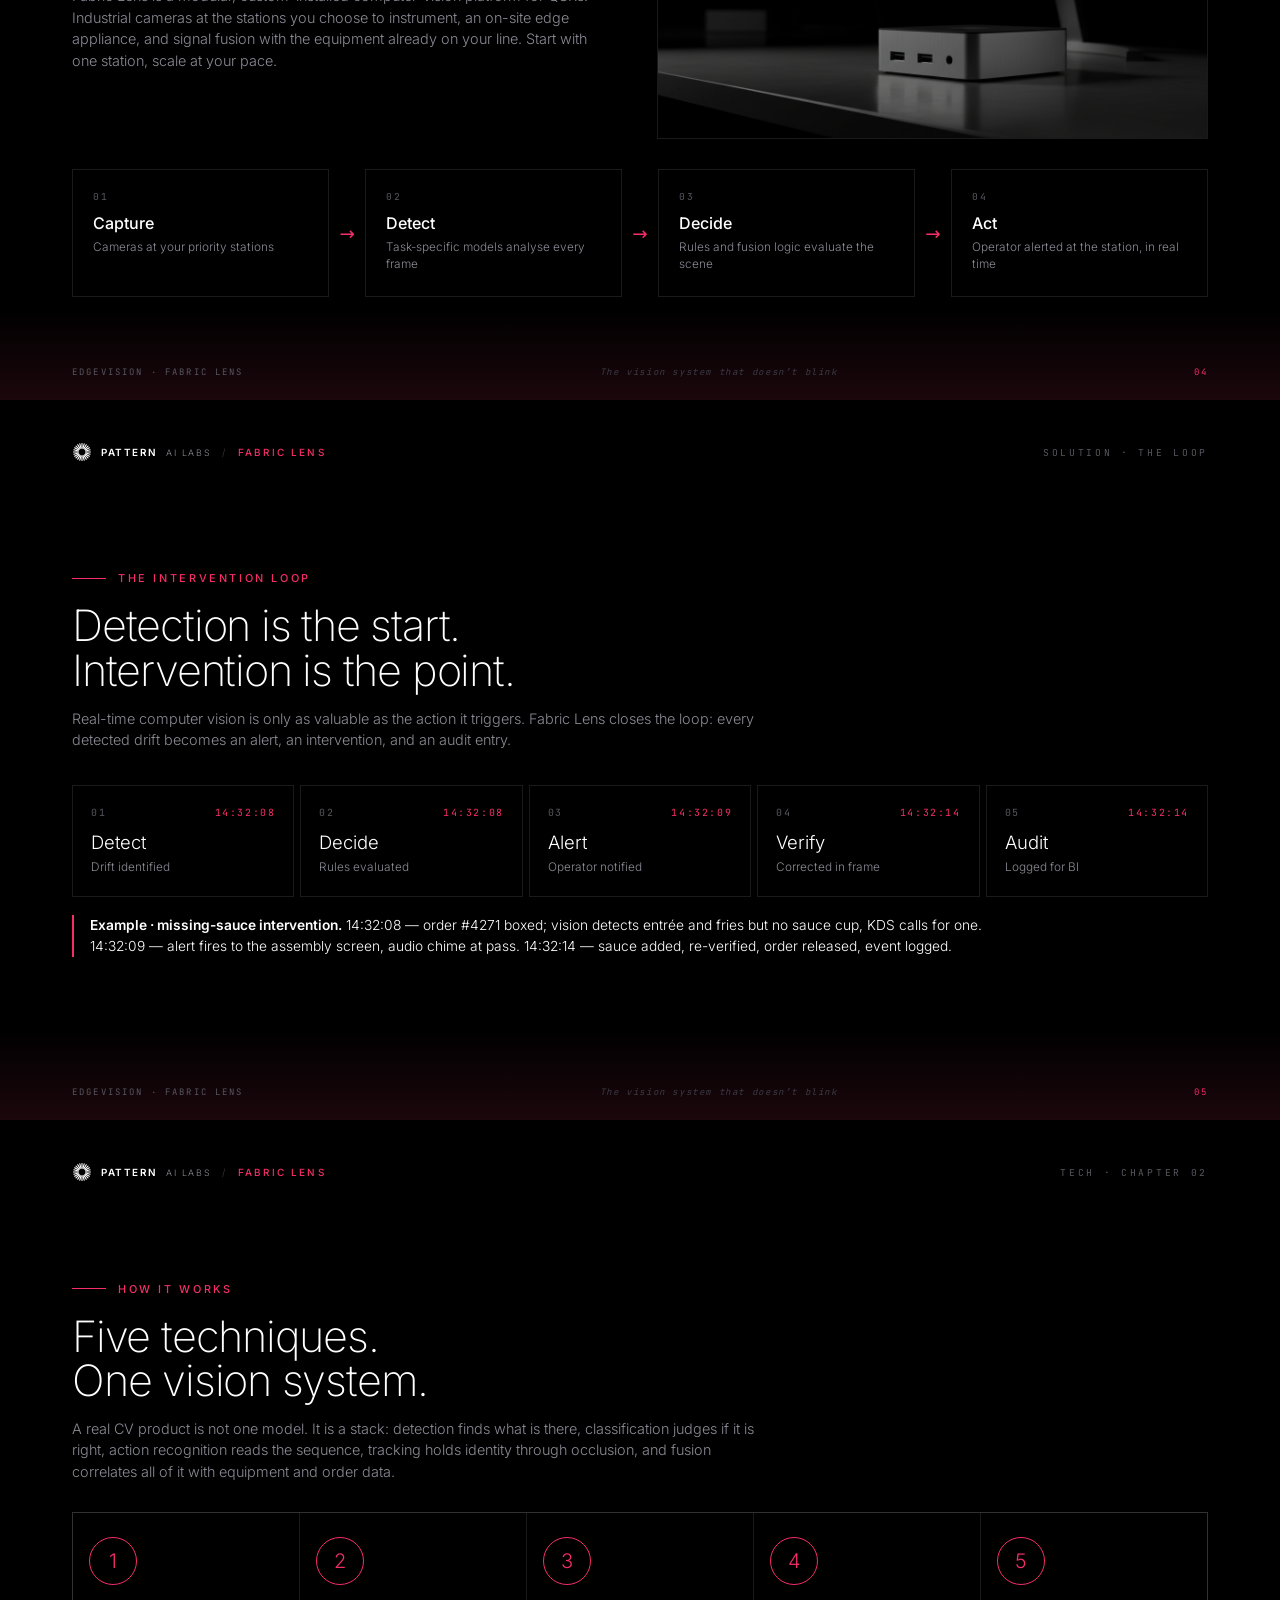
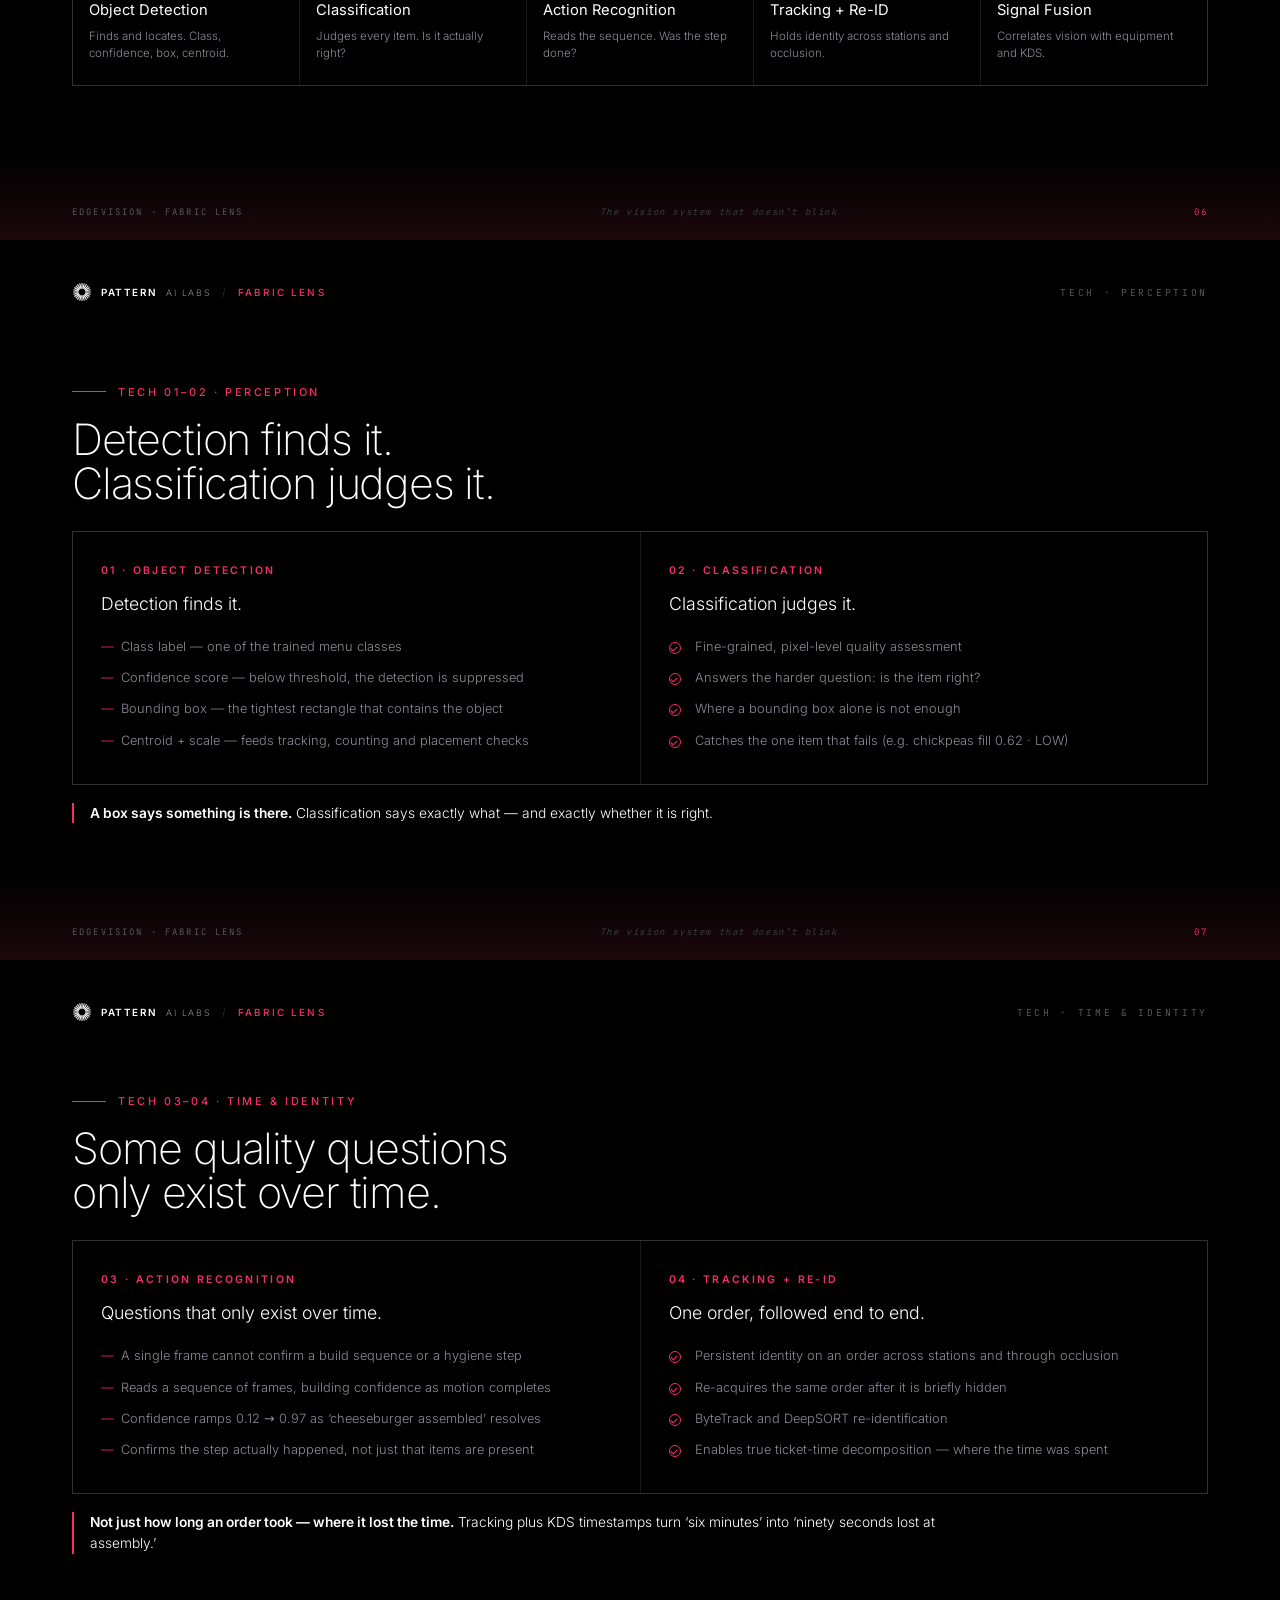
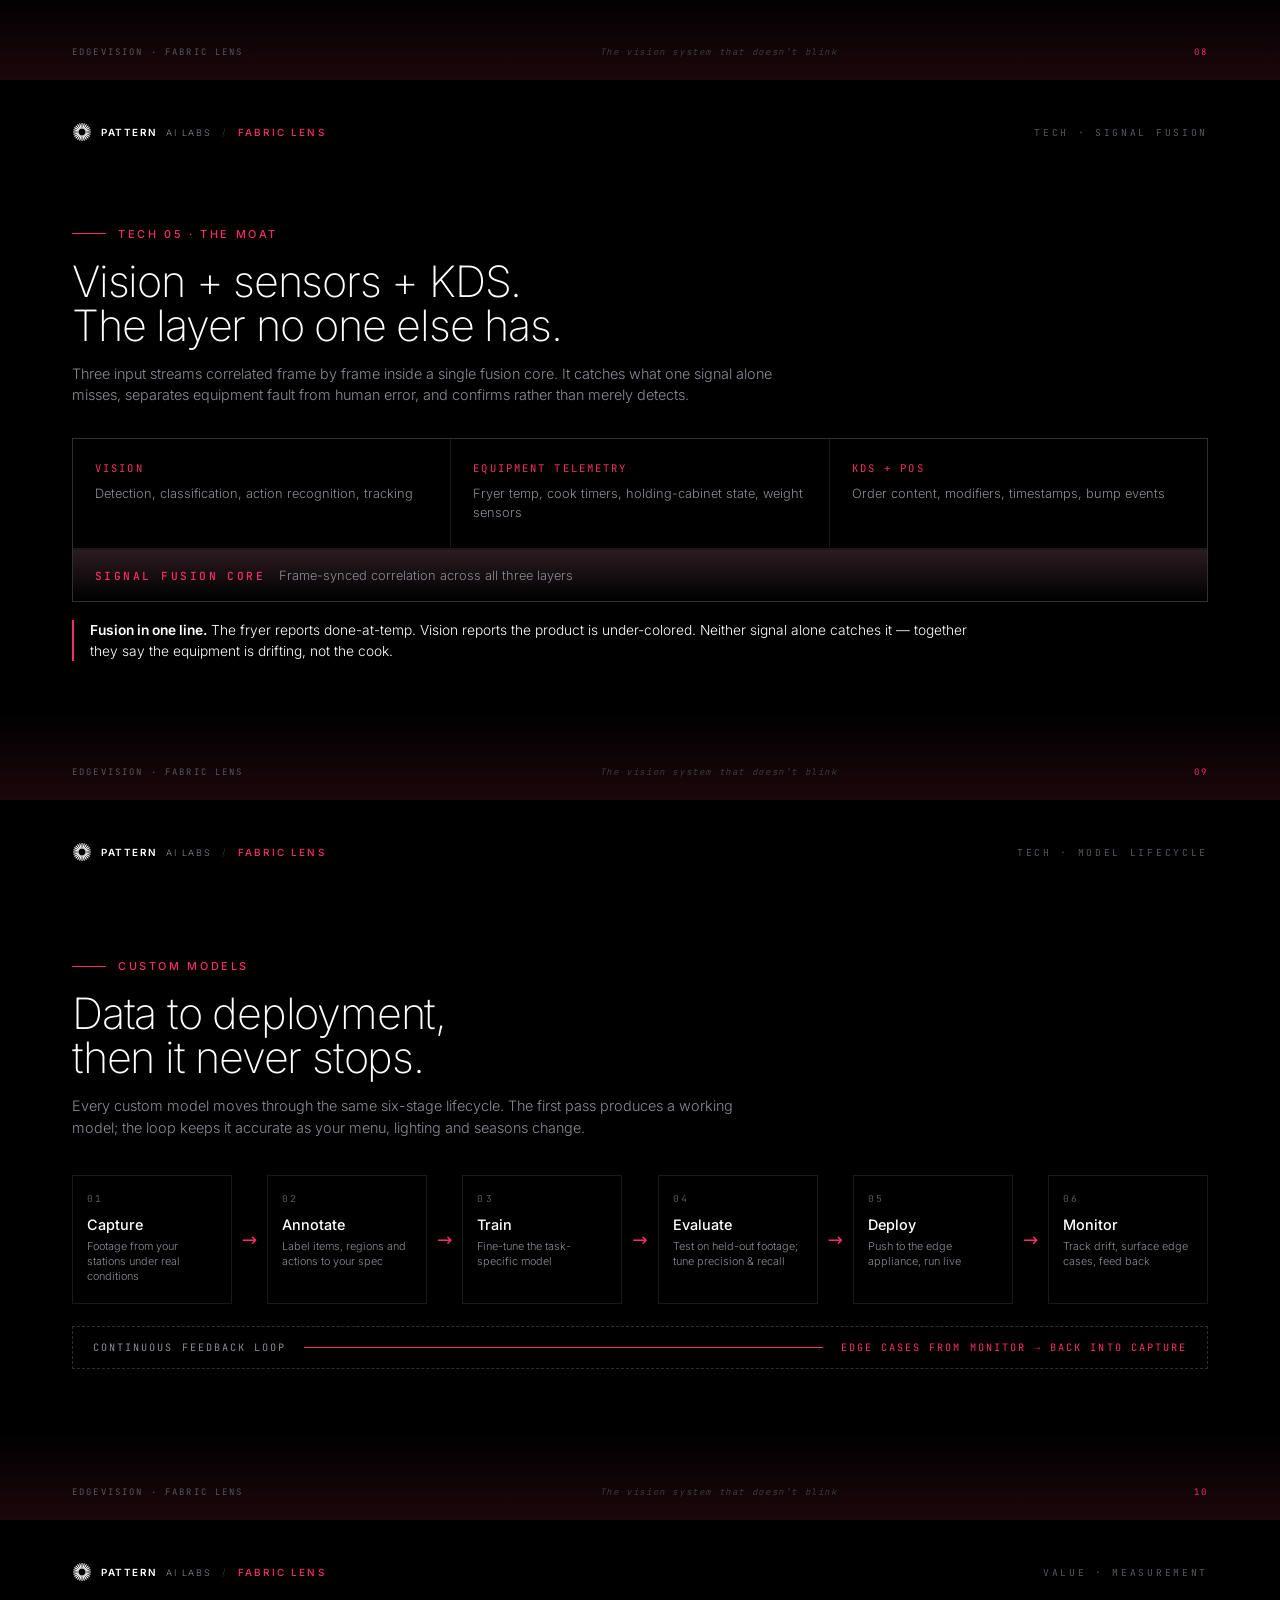
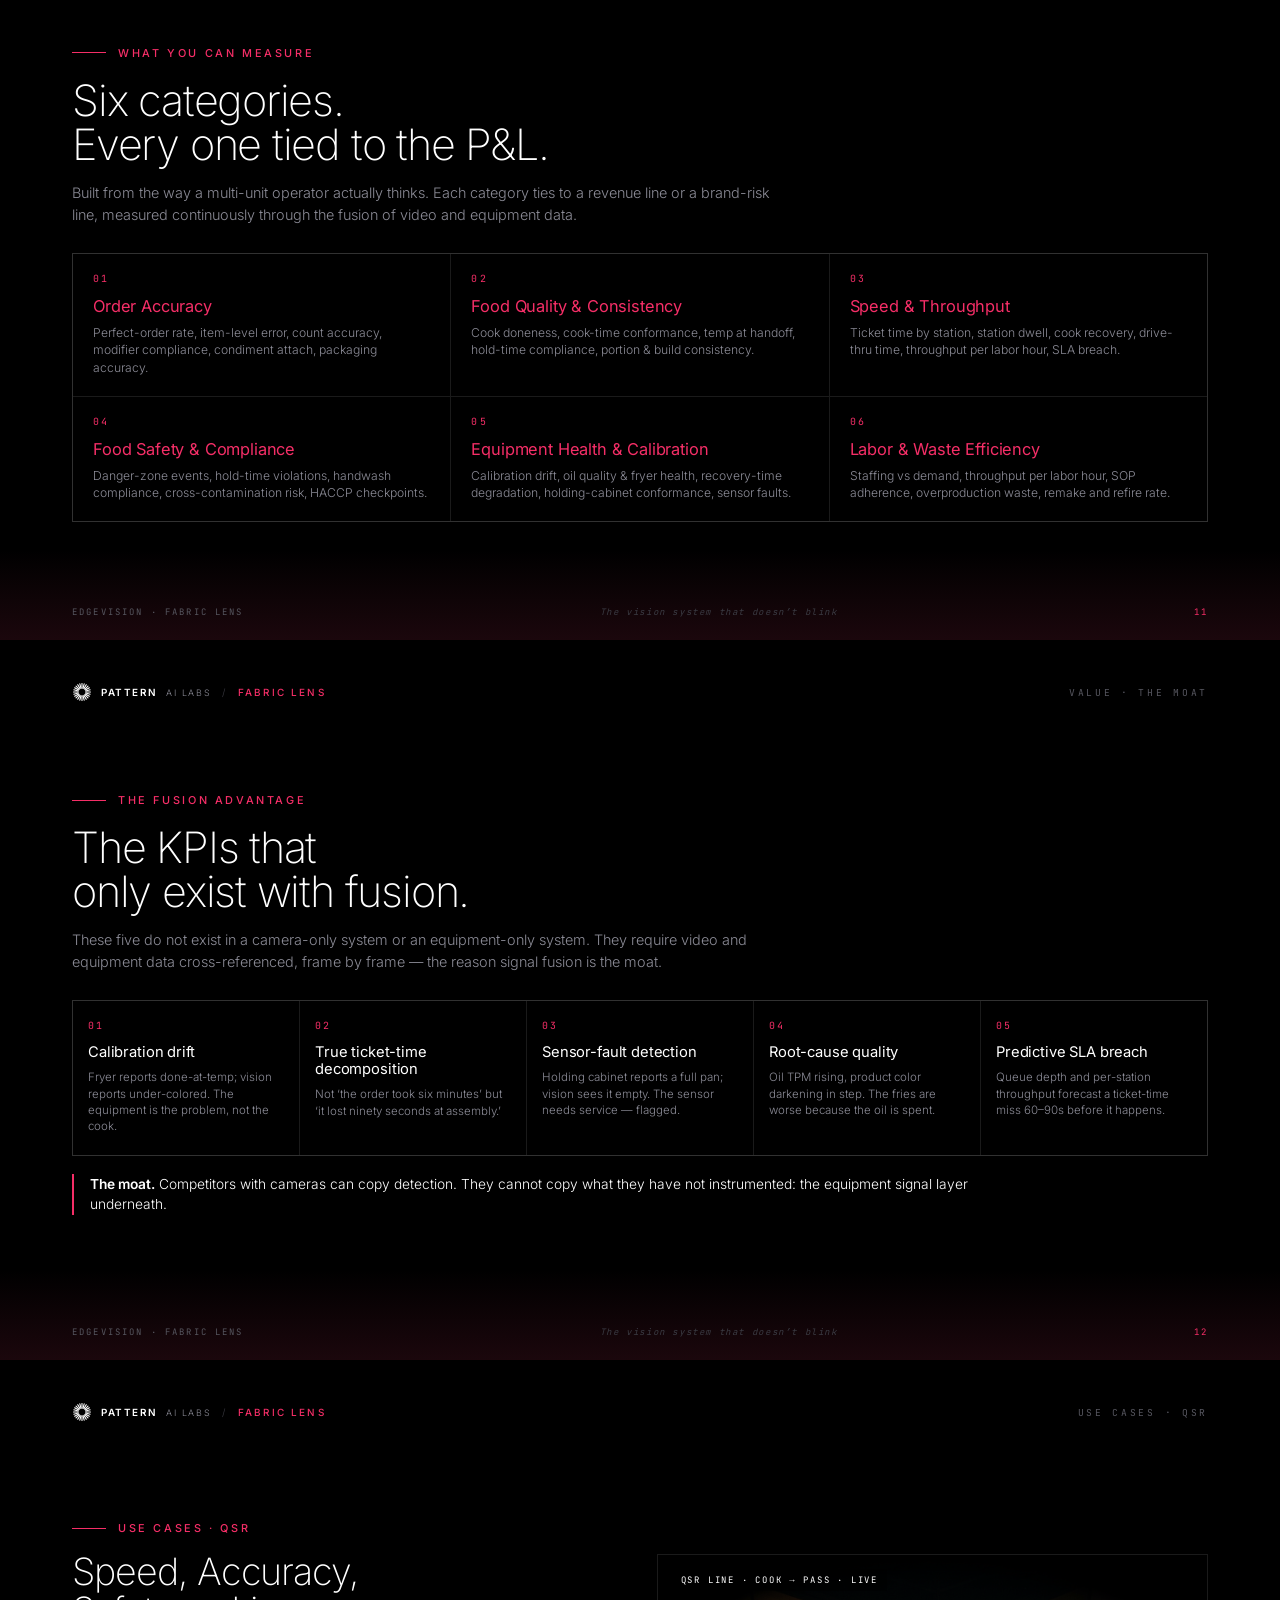
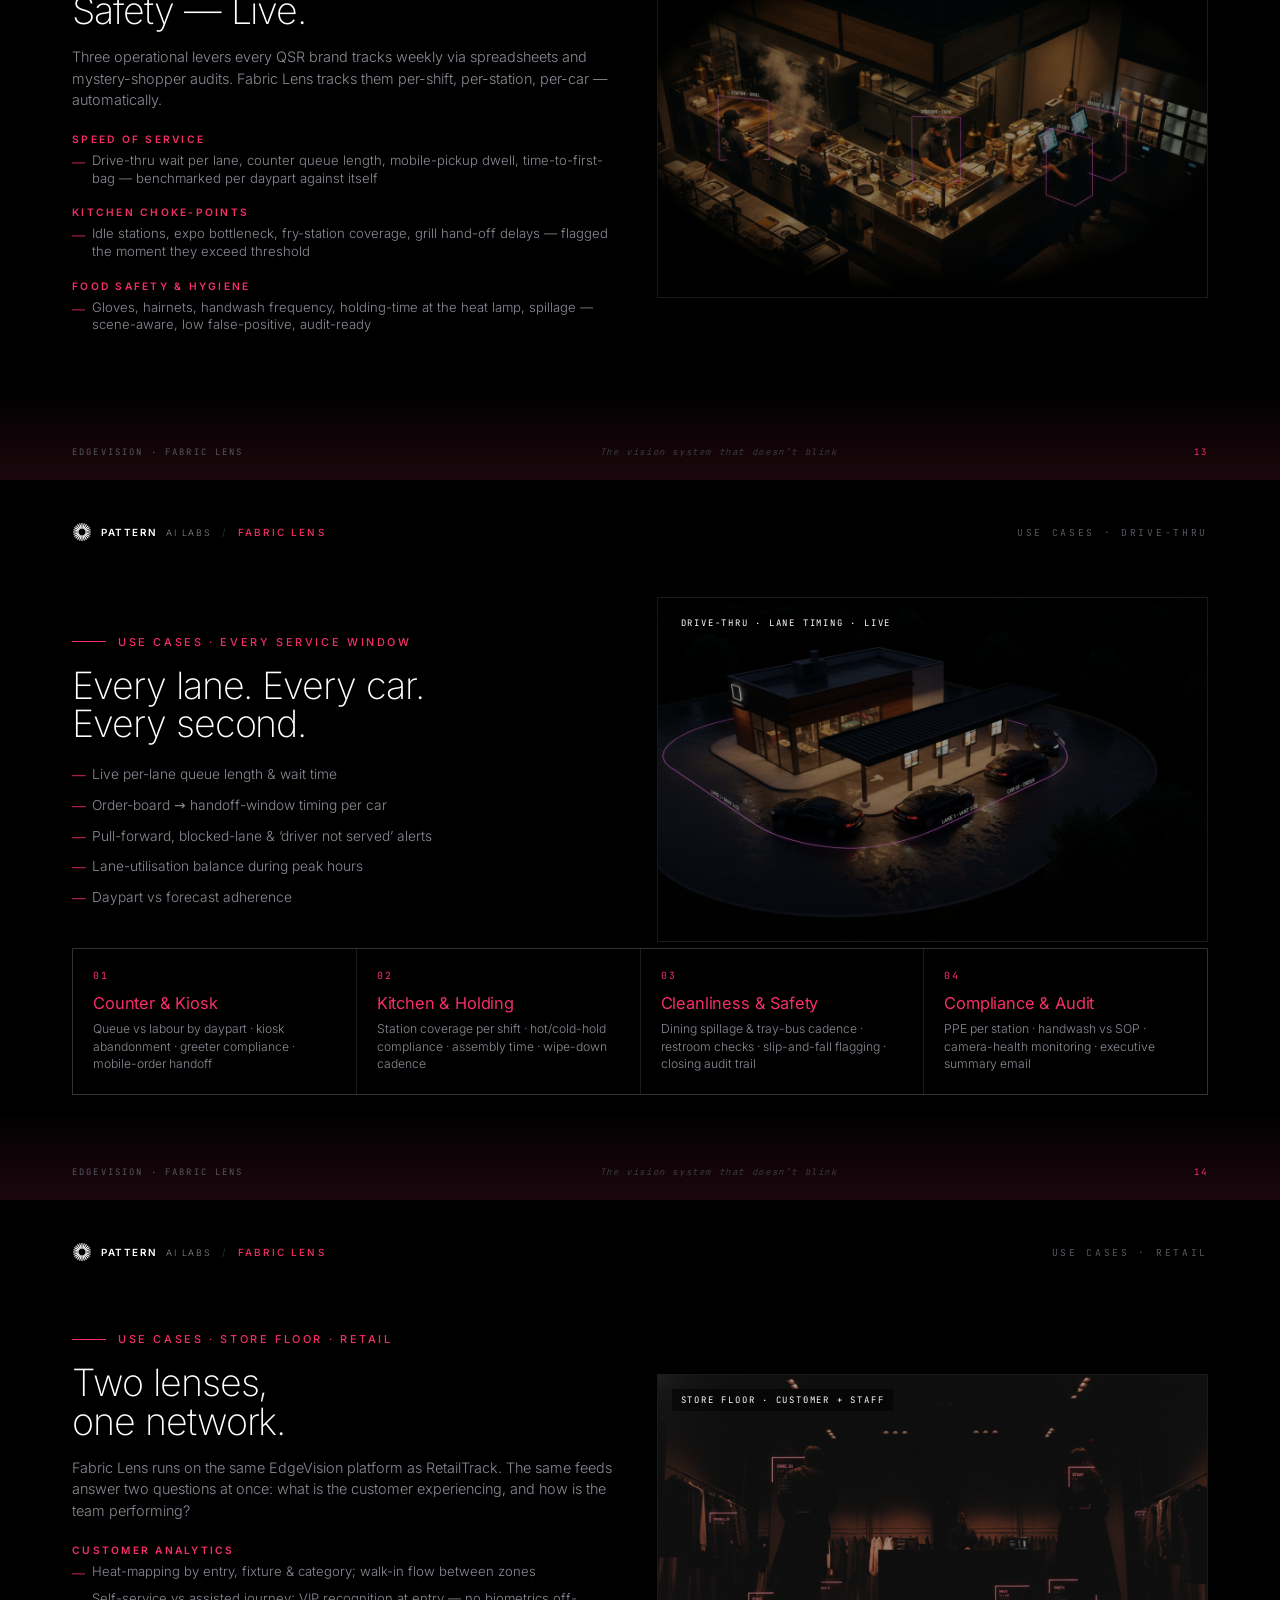
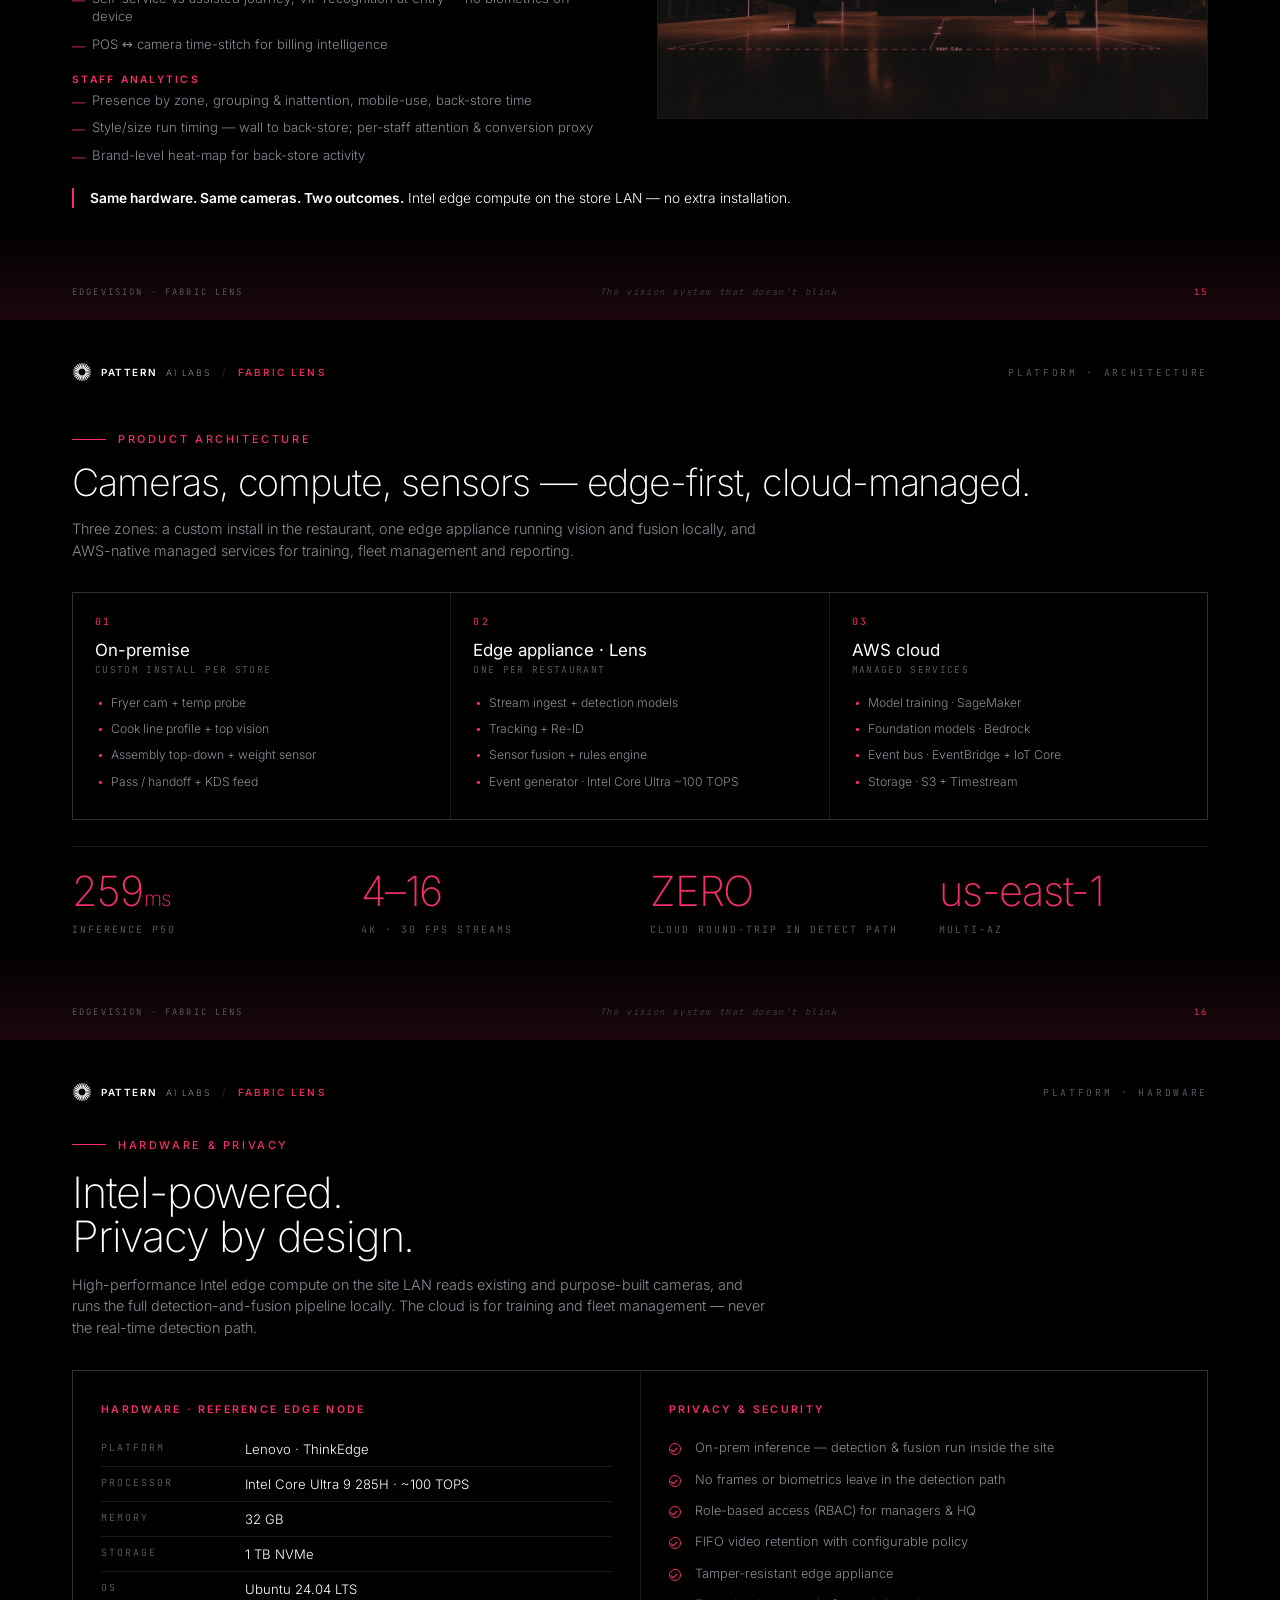
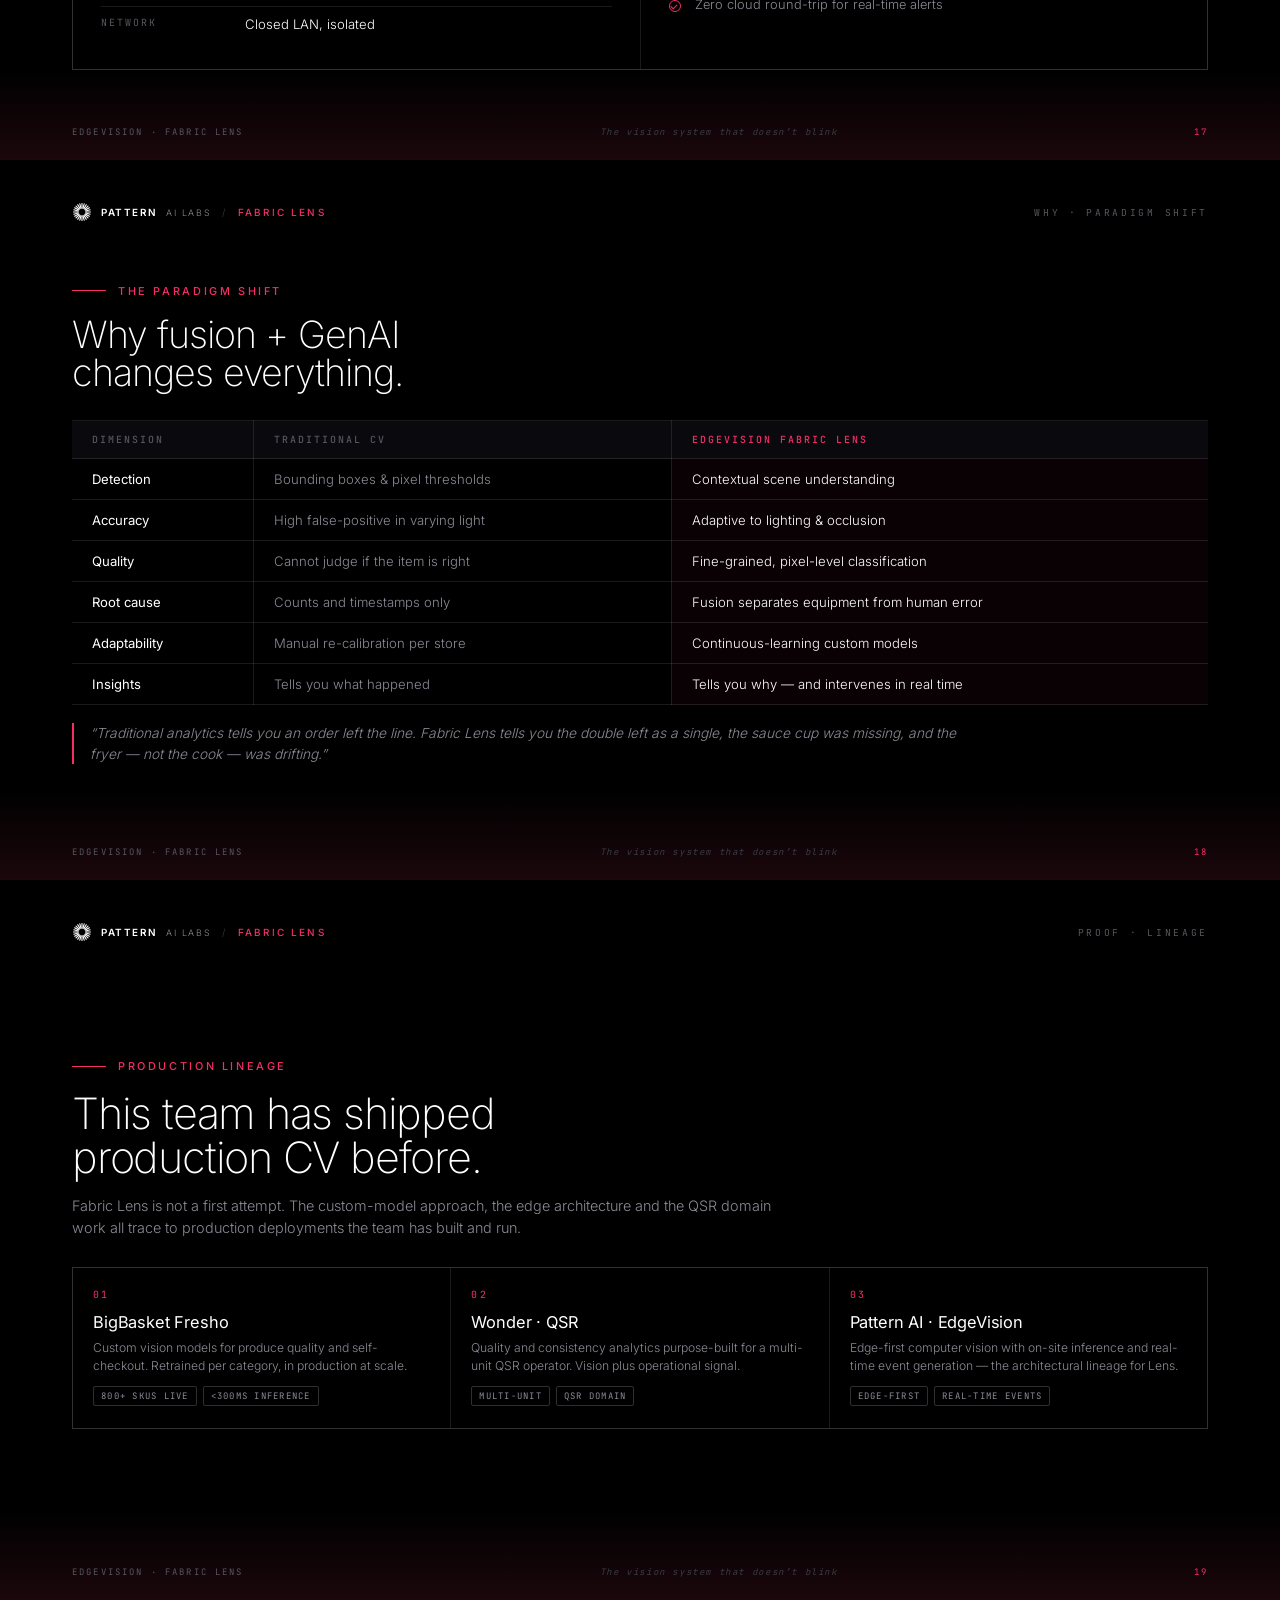
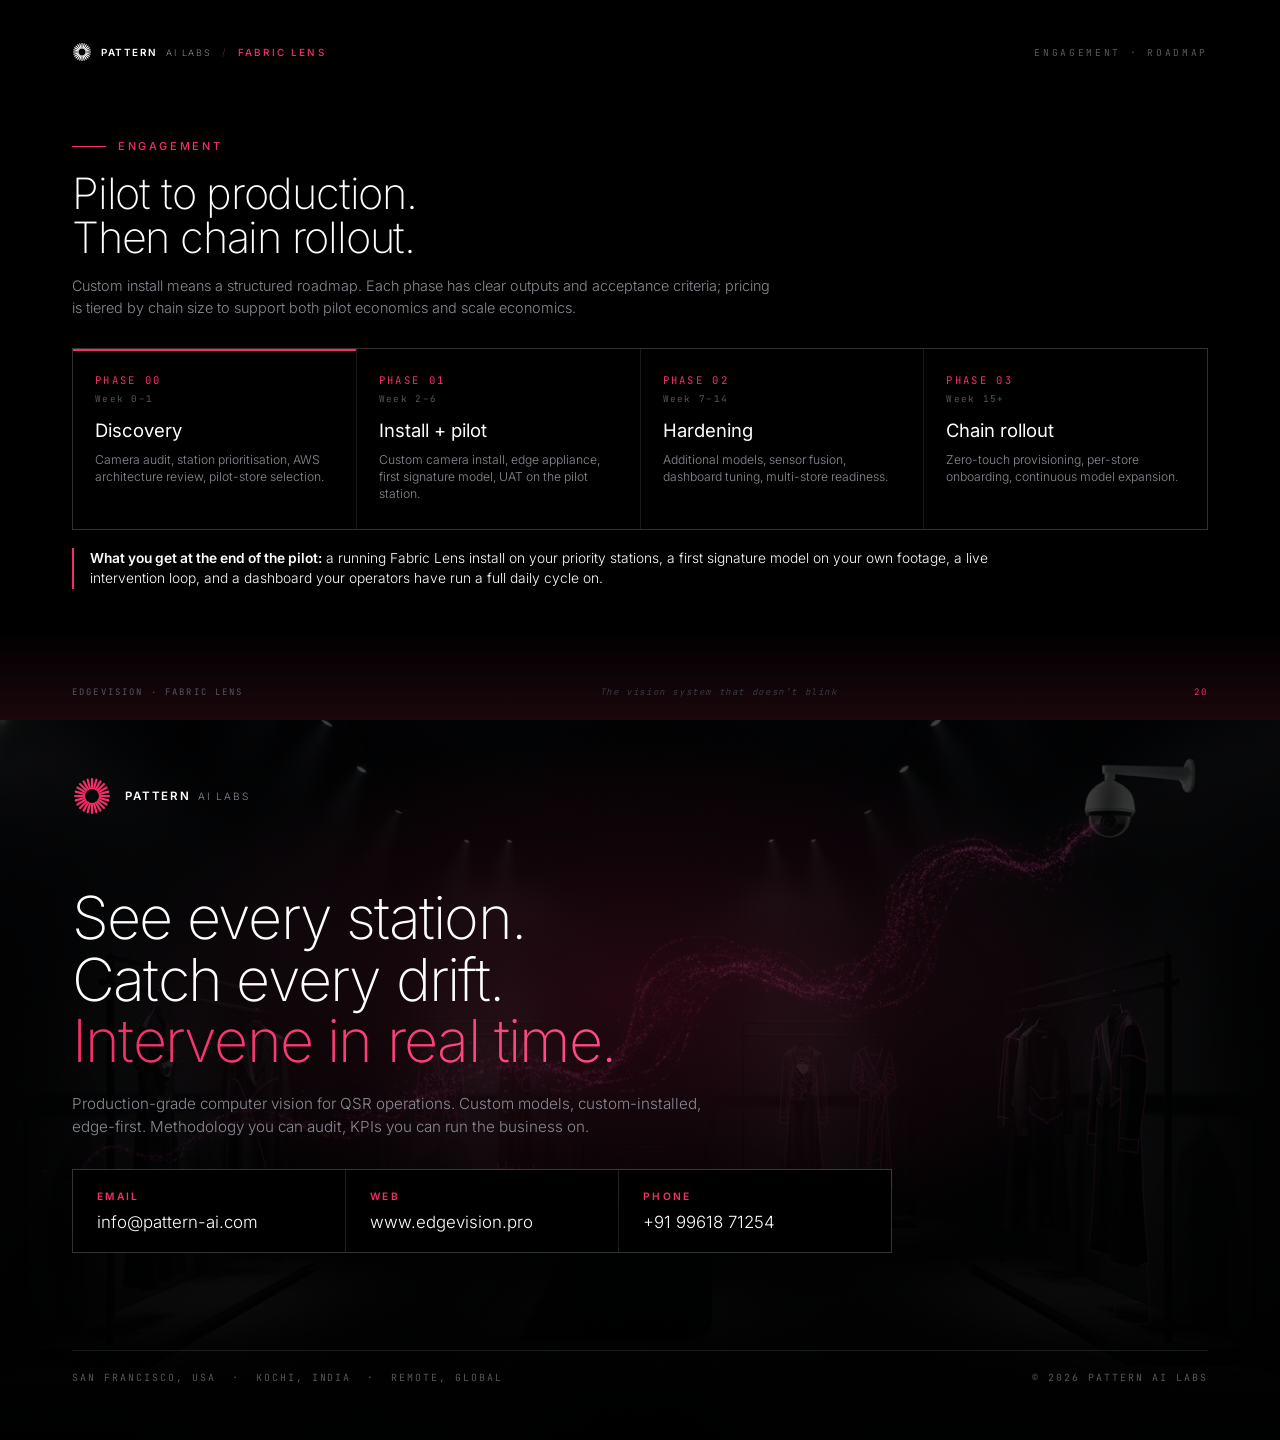
==== commit dda20d39: "Event/comprehensive decks: real store imagery, drop drive-thru, fixes - Use-case slides now pair eac" ====
--- a/deck/index.html
+++ b/deck/index.html
@@ -457,6 +457,22 @@
 .cover__intel{display:inline-flex;align-items:center;gap:10px;font-family:var(--mono);font-size:.66rem;
   letter-spacing:.2em;color:var(--text-dim);text-transform:uppercase;margin-top:4px}
 .cover__intel i{width:7px;height:7px;background:#0068B5;border-radius:1px;box-shadow:0 0 8px rgba(0,104,181,.8)}
+
+/* ═══════════ Detailed use-case list (event deck) ═══════════ */
+.ucards{display:grid;grid-template-columns:1fr 1fr;gap:1px;background:var(--border);
+  border:1px solid var(--border);margin-top:14px}
+.uc{background:var(--bg);padding:15px 22px 17px;display:grid;grid-template-columns:24px 1fr;gap:13px;align-items:start}
+.uc__n{font-family:var(--mono);font-size:.7rem;letter-spacing:.1em;color:var(--brand);padding-top:3px}
+.uc h3{font-family:var(--tx);font-weight:500;font-size:1rem;letter-spacing:-.01em;color:#fff;margin:0 0 4px}
+.uc p{font-size:.8rem;line-height:1.4;color:var(--text-dim);margin:0}
+
+/* Bulletproof cover tag dot (inline SVG — round in every renderer) */
+.cover__tags .cdot{flex:0 0 auto;display:inline-block}
+/* Use-case slide with an image (split) */
+.split--uc{grid-template-columns:1.4fr 1fr;gap:34px;margin-top:6px;align-items:stretch}
+.split--uc .split__media{aspect-ratio:auto}
+.ucards--col{grid-template-columns:1fr}
+.ucards--col .uc{padding:13px 22px}
 </style></head><body><svg width="0" height="0" style="position:absolute" aria-hidden="true"><symbol id="pat-mark" viewBox="0 0 48 48"><g fill="currentColor"><rect x="22.7" y="2.4" width="2.6" height="13.6" rx="1.3"/>
 <rect x="22.7" y="2.4" width="2.6" height="13.6" rx="1.3" transform="rotate(15 24 24)"/>
 <rect x="22.7" y="2.4" width="2.6" height="13.6" rx="1.3" transform="rotate(30 24 24)"/>
@@ -480,4 +496,4 @@
 <rect x="22.7" y="2.4" width="2.6" height="13.6" rx="1.3" transform="rotate(300 24 24)"/>
 <rect x="22.7" y="2.4" width="2.6" height="13.6" rx="1.3" transform="rotate(315 24 24)"/>
 <rect x="22.7" y="2.4" width="2.6" height="13.6" rx="1.3" transform="rotate(330 24 24)"/>
-<rect x="22.7" y="2.4" width="2.6" height="13.6" rx="1.3" transform="rotate(345 24 24)"/></g></symbol></svg><section class="slide slide--cover"><img class="slide__bg" src="../assets/images/qsr-counter.png" alt=""/><div class="cover__veil"></div><div class="cover__inner"><div class="cover__top"><svg class="mark mark--lg" aria-hidden="true"><use href="#pat-mark"/></svg><span class="cover__brandtxt"><b>PATTERN</b><i>AI&nbsp;LABS</i></span><span class="cover__edition">EDITION · 2026 · FOR QSR</span></div><p class="cover__eyebrow">Introducing · EdgeVision × Fabric&nbsp;Lens</p><h1 class="cover__wordmark"><span class="w-edge">Edge</span><span class="w-vision">Vision</span><span class="w-sub">Fabric Lens</span></h1><p class="cover__tag">The vision system that doesn’t blink.</p><p class="cover__sub">Custom-installed computer vision for quick-service restaurants — purpose-built cameras, on-site edge compute, and real-time intervention at the stations you choose. Machine oversight that is more accurate, more consistent, and never looks away.</p><ul class="cover__tags"><li><i></i> EDGE-FIRST</li><li><i></i> PRIVACY BY DESIGN</li><li><i></i> REAL-TIME INTERVENTION</li></ul><div class="cover__foot"><span>EDGEVISION.PRO · PATTERN AI LABS</span><span class="cover__sigil">RETAIL · QSR<br/>&amp; DELIVERY HUBS</span></div></div></section><section class="slide "><div class="chrome"><span class="chrome__brand"><svg class="mark mark--sm" aria-hidden="true"><use href="#pat-mark"/></svg><b>PATTERN</b><i>AI&nbsp;LABS</i><span class="chrome__div">/</span><span class="chrome__prod">FABRIC&nbsp;LENS</span></span><span class="chrome__ctx">POSITIONING</span></div><div class="slide__body"><p class="eyebrow">The Platform · The Lens</p><h2 class="display ">One edge platform.<br/>One QSR vision lens.</h2><p class="lede">EdgeVision is Pattern AI Labs’ on-prem Vision&nbsp;+&nbsp;GenAI edge runtime. <b>Fabric&nbsp;Lens</b> is the quick-service-restaurant product built on it — purpose-built industrial cameras, an on-site edge appliance, and signal fusion with the equipment already on your line. Start with one station, scale at your pace.</p><div class="stats stats--4"><div><b>&lt;300<i>ms</i></b><span>Inference latency · on-site</span></div><div><b>Modular</b><span>One station or all</span></div><div><b>24/7</b><span>Continuous watch</span></div><div><b>Real-time</b><span>Drift caught before handoff</span></div></div></div><div class="foot"><span>EDGEVISION · FABRIC LENS</span><span class="foot__mid">The vision system that doesn’t blink</span><span class="foot__n">01</span></div></section><section class="slide "><div class="chrome"><span class="chrome__brand"><svg class="mark mark--sm" aria-hidden="true"><use href="#pat-mark"/></svg><b>PATTERN</b><i>AI&nbsp;LABS</i><span class="chrome__div">/</span><span class="chrome__prod">FABRIC&nbsp;LENS</span></span><span class="chrome__ctx">PROBLEM · CHAPTER 01</span></div><div class="slide__body"><div class="split"><div class="split__copy"><p class="eyebrow">The Visibility Gap</p><h2 class="display display--mid">Humans can’t be<br/>every station,<br/>every second.</h2><p class="lede">A QSR runs 8–12 stations across cook, prep, assembly and pass. A shift produces hundreds of orders, each carrying 15–30 quality and accuracy checkpoints. The math does not work for human oversight.</p><ul class="dashlist dashlist--split"><li><b>Attention fatigues</b> — human attention degrades within minutes; drift worsens as the shift wears on</li><li><b>Coverage is partial</b> — even the best line lead watches one station at a time — the rest run unobserved</li><li><b>Events are fast</b> — an assembly sequence takes seconds; a missing item a fraction of that — eye-blink fast</li><li><b>Audits are backward</b> — camera review happens after a complaint, by which point the cost has compounded</li></ul></div><div class="split__media"><img src="../assets/images/challenge-cctv.png" alt=""/><span class="mediacap">IN-STORE CCTV · UNWATCHED</span></div></div></div><div class="foot"><span>EDGEVISION · FABRIC LENS</span><span class="foot__mid">The vision system that doesn’t blink</span><span class="foot__n">02</span></div></section><section class="slide "><div class="chrome"><span class="chrome__brand"><svg class="mark mark--sm" aria-hidden="true"><use href="#pat-mark"/></svg><b>PATTERN</b><i>AI&nbsp;LABS</i><span class="chrome__div">/</span><span class="chrome__prod">FABRIC&nbsp;LENS</span></span><span class="chrome__ctx">PROBLEM · THE COST</span></div><div class="slide__body"><p class="eyebrow">The Compounding Cost</p><h2 class="display ">Every miss has a<br/>compounding cost.</h2><p class="lede">The moments that drive refunds, NPS damage, complaints and brand erosion. None are visible in real time today. All can be detected and resolved in real time by Fabric&nbsp;Lens.</p><div class="num-grid num-grid--4"><article class="num-card num-card--cost"><span class="num-card__n">01</span><h3>Burger count missed</h3><p>A double leaves the line as a single. The operator never sees it.</p><div class="chips"><span class="chip">Refund</span><span class="chip">Brand trust</span><span class="chip">Social complaint</span></div></article><article class="num-card num-card--cost"><span class="num-card__n">02</span><h3>Wrong sauce portioned</h3><p>The order spec says one sauce, a different one gets boxed.</p><div class="chips"><span class="chip">Customer return</span><span class="chip">Order remake</span><span class="chip">Ticket time</span></div></article><article class="num-card num-card--cost"><span class="num-card__n">03</span><h3>Modifier ignored</h3><p>Cheese on a no-cheese order. Allergen risk on the wrong customer.</p><div class="chips"><span class="chip">Allergen risk</span><span class="chip">Refund</span><span class="chip">Health complaint</span></div></article><article class="num-card num-card--cost"><span class="num-card__n">04</span><h3>Fry cook drift</h3><p>Fryer recovers slow on a rush. Pale fries reach the bag.</p><div class="chips"><span class="chip">NPS drop</span><span class="chip">Repeat-rate decline</span><span class="chip">Review damage</span></div></article></div></div><div class="foot"><span>EDGEVISION · FABRIC LENS</span><span class="foot__mid">The vision system that doesn’t blink</span><span class="foot__n">03</span></div></section><section class="slide "><div class="chrome"><span class="chrome__brand"><svg class="mark mark--sm" aria-hidden="true"><use href="#pat-mark"/></svg><b>PATTERN</b><i>AI&nbsp;LABS</i><span class="chrome__div">/</span><span class="chrome__prod">FABRIC&nbsp;LENS</span></span><span class="chrome__ctx">SOLUTION · THE PRODUCT</span></div><div class="slide__body"><div class="split"><div class="split__copy"><p class="eyebrow">The Product</p><h2 class="display ">A vision system<br/>that intervenes.</h2><p class="lede">Fabric&nbsp;Lens is a modular, custom-installed computer-vision platform for QSRs. Industrial cameras at the stations you choose to instrument, an on-site edge appliance, and signal fusion with the equipment already on your line. Start with one station, scale at your pace.</p></div><div class="split__media"><img src="../assets/images/nuc-device.png" alt=""/><span class="mediacap">EDGE APPLIANCE · ONE PER STORE</span></div></div><div class="split--after"><div class="pipeline pipeline--4"><div class="pipe-card"><span class="pipe-card__n">01</span><h3>Capture</h3><p>Cameras at your priority stations</p></div><span class="pipe-arrow">→</span><div class="pipe-card"><span class="pipe-card__n">02</span><h3>Detect</h3><p>Task-specific models analyse every frame</p></div><span class="pipe-arrow">→</span><div class="pipe-card"><span class="pipe-card__n">03</span><h3>Decide</h3><p>Rules and fusion logic evaluate the scene</p></div><span class="pipe-arrow">→</span><div class="pipe-card"><span class="pipe-card__n">04</span><h3>Act</h3><p>Operator alerted at the station, in real time</p></div></div></div></div><div class="foot"><span>EDGEVISION · FABRIC LENS</span><span class="foot__mid">The vision system that doesn’t blink</span><span class="foot__n">04</span></div></section><section class="slide "><div class="chrome"><span class="chrome__brand"><svg class="mark mark--sm" aria-hidden="true"><use href="#pat-mark"/></svg><b>PATTERN</b><i>AI&nbsp;LABS</i><span class="chrome__div">/</span><span class="chrome__prod">FABRIC&nbsp;LENS</span></span><span class="chrome__ctx">SOLUTION · THE LOOP</span></div><div class="slide__body"><p class="eyebrow">The Intervention Loop</p><h2 class="display ">Detection is the start.<br/>Intervention is the point.</h2><p class="lede">Real-time computer vision is only as valuable as the action it triggers. Fabric&nbsp;Lens closes the loop: every detected drift becomes an alert, an intervention, and an audit entry.</p><div class="timeline timeline--5"><article class="tl-card"><header><span class="tl-card__n">01</span><span class="tl-card__t">14:32:08</span></header><h3>Detect</h3><p>Drift identified</p></article><article class="tl-card"><header><span class="tl-card__n">02</span><span class="tl-card__t">14:32:08</span></header><h3>Decide</h3><p>Rules evaluated</p></article><article class="tl-card"><header><span class="tl-card__n">03</span><span class="tl-card__t">14:32:09</span></header><h3>Alert</h3><p>Operator notified</p></article><article class="tl-card"><header><span class="tl-card__n">04</span><span class="tl-card__t">14:32:14</span></header><h3>Verify</h3><p>Corrected in frame</p></article><article class="tl-card"><header><span class="tl-card__n">05</span><span class="tl-card__t">14:32:14</span></header><h3>Audit</h3><p>Logged for BI</p></article></div><p class="pullquote"><span class="pullquote__bar"></span><span><b>Example · missing-sauce intervention.</b> 14:32:08 — order #4271 boxed; vision detects entrée and fries but no sauce cup, KDS calls for one. 14:32:09 — alert fires to the assembly screen, audio chime at pass. 14:32:14 — sauce added, re-verified, order released, event logged.</span></p></div><div class="foot"><span>EDGEVISION · FABRIC LENS</span><span class="foot__mid">The vision system that doesn’t blink</span><span class="foot__n">05</span></div></section><section class="slide "><div class="chrome"><span class="chrome__brand"><svg class="mark mark--sm" aria-hidden="true"><use href="#pat-mark"/></svg><b>PATTERN</b><i>AI&nbsp;LABS</i><span class="chrome__div">/</span><span class="chrome__prod">FABRIC&nbsp;LENS</span></span><span class="chrome__ctx">TECH · CHAPTER 02</span></div><div class="slide__body"><p class="eyebrow">How It Works</p><h2 class="display ">Five techniques.<br/>One vision system.</h2><p class="lede">A real CV product is not one model. It is a stack: detection finds what is there, classification judges if it is right, action recognition reads the sequence, tracking holds identity through occlusion, and fusion correlates all of it with equipment and order data.</p><div class="circle-grid circle-grid--5"><article class="circ"><span class="circ__n">1</span><h3>Object Detection</h3><p>Finds and locates. Class, confidence, box, centroid.</p></article><article class="circ"><span class="circ__n">2</span><h3>Classification</h3><p>Judges every item. Is it actually right?</p></article><article class="circ"><span class="circ__n">3</span><h3>Action Recognition</h3><p>Reads the sequence. Was the step done?</p></article><article class="circ"><span class="circ__n">4</span><h3>Tracking + Re-ID</h3><p>Holds identity across stations and occlusion.</p></article><article class="circ"><span class="circ__n">5</span><h3>Signal Fusion</h3><p>Correlates vision with equipment and KDS.</p></article></div></div><div class="foot"><span>EDGEVISION · FABRIC LENS</span><span class="foot__mid">The vision system that doesn’t blink</span><span class="foot__n">06</span></div></section><section class="slide "><div class="chrome"><span class="chrome__brand"><svg class="mark mark--sm" aria-hidden="true"><use href="#pat-mark"/></svg><b>PATTERN</b><i>AI&nbsp;LABS</i><span class="chrome__div">/</span><span class="chrome__prod">FABRIC&nbsp;LENS</span></span><span class="chrome__ctx">TECH · PERCEPTION</span></div><div class="slide__body"><p class="eyebrow">Tech 01–02 · Perception</p><h2 class="display ">Detection finds it.<br/>Classification judges it.</h2><div class="two-col"><article class="lens"><p class="lens__head">01 · OBJECT DETECTION</p><h3>Detection finds it.</h3><ul class="dashlist"><li>Class label — one of the trained menu classes</li><li>Confidence score — below threshold, the detection is suppressed</li><li>Bounding box — the tightest rectangle that contains the object</li><li>Centroid + scale — feeds tracking, counting and placement checks</li></ul></article><article class="lens"><p class="lens__head">02 · CLASSIFICATION</p><h3>Classification judges it.</h3><ul class="checklist"><li>Fine-grained, pixel-level quality assessment</li><li>Answers the harder question: is the item right?</li><li>Where a bounding box alone is not enough</li><li>Catches the one item that fails (e.g. chickpeas fill 0.62 · LOW)</li></ul></article></div><p class="pullquote"><span class="pullquote__bar"></span><span><b>A box says something is there.</b> Classification says exactly what — and exactly whether it is right.</span></p></div><div class="foot"><span>EDGEVISION · FABRIC LENS</span><span class="foot__mid">The vision system that doesn’t blink</span><span class="foot__n">07</span></div></section><section class="slide "><div class="chrome"><span class="chrome__brand"><svg class="mark mark--sm" aria-hidden="true"><use href="#pat-mark"/></svg><b>PATTERN</b><i>AI&nbsp;LABS</i><span class="chrome__div">/</span><span class="chrome__prod">FABRIC&nbsp;LENS</span></span><span class="chrome__ctx">TECH · TIME &amp; IDENTITY</span></div><div class="slide__body"><p class="eyebrow">Tech 03–04 · Time &amp; Identity</p><h2 class="display ">Some quality questions<br/>only exist over time.</h2><div class="two-col"><article class="lens"><p class="lens__head">03 · ACTION RECOGNITION</p><h3>Questions that only exist over time.</h3><ul class="dashlist"><li>A single frame cannot confirm a build sequence or a hygiene step</li><li>Reads a sequence of frames, building confidence as motion completes</li><li>Confidence ramps 0.12 → 0.97 as ‘cheeseburger assembled’ resolves</li><li>Confirms the step actually happened, not just that items are present</li></ul></article><article class="lens"><p class="lens__head">04 · TRACKING + RE-ID</p><h3>One order, followed end to end.</h3><ul class="checklist"><li>Persistent identity on an order across stations and through occlusion</li><li>Re-acquires the same order after it is briefly hidden</li><li>ByteTrack and DeepSORT re-identification</li><li>Enables true ticket-time decomposition — where the time was spent</li></ul></article></div><p class="pullquote"><span class="pullquote__bar"></span><span><b>Not just how long an order took — where it lost the time.</b> Tracking plus KDS timestamps turn ‘six minutes’ into ‘ninety seconds lost at assembly.’</span></p></div><div class="foot"><span>EDGEVISION · FABRIC LENS</span><span class="foot__mid">The vision system that doesn’t blink</span><span class="foot__n">08</span></div></section><section class="slide "><div class="chrome"><span class="chrome__brand"><svg class="mark mark--sm" aria-hidden="true"><use href="#pat-mark"/></svg><b>PATTERN</b><i>AI&nbsp;LABS</i><span class="chrome__div">/</span><span class="chrome__prod">FABRIC&nbsp;LENS</span></span><span class="chrome__ctx">TECH · SIGNAL FUSION</span></div><div class="slide__body"><p class="eyebrow">Tech 05 · The Moat</p><h2 class="display ">Vision + sensors + KDS.<br/>The layer no one else has.</h2><p class="lede">Three input streams correlated frame by frame inside a single fusion core. It catches what one signal alone misses, separates equipment fault from human error, and confirms rather than merely detects.</p><div class="fusion"><article class="fusion__card"><p class="fusion__h">VISION</p><p class="fusion__p">Detection, classification, action recognition, tracking</p></article><article class="fusion__card"><p class="fusion__h">EQUIPMENT TELEMETRY</p><p class="fusion__p">Fryer temp, cook timers, holding-cabinet state, weight sensors</p></article><article class="fusion__card"><p class="fusion__h">KDS + POS</p><p class="fusion__p">Order content, modifiers, timestamps, bump events</p></article><div class="fusion__core"><span>SIGNAL FUSION CORE</span><i>Frame-synced correlation across all three layers</i></div></div><p class="pullquote"><span class="pullquote__bar"></span><span><b>Fusion in one line.</b> The fryer reports done-at-temp. Vision reports the product is under-colored. Neither signal alone catches it — together they say the equipment is drifting, not the cook.</span></p></div><div class="foot"><span>EDGEVISION · FABRIC LENS</span><span class="foot__mid">The vision system that doesn’t blink</span><span class="foot__n">09</span></div></section><section class="slide "><div class="chrome"><span class="chrome__brand"><svg class="mark mark--sm" aria-hidden="true"><use href="#pat-mark"/></svg><b>PATTERN</b><i>AI&nbsp;LABS</i><span class="chrome__div">/</span><span class="chrome__prod">FABRIC&nbsp;LENS</span></span><span class="chrome__ctx">TECH · MODEL LIFECYCLE</span></div><div class="slide__body"><p class="eyebrow">Custom Models</p><h2 class="display ">Data to deployment,<br/>then it never stops.</h2><p class="lede">Every custom model moves through the same six-stage lifecycle. The first pass produces a working model; the loop keeps it accurate as your menu, lighting and seasons change.</p><div class="pipeline pipeline--6"><div class="pipe-card"><span class="pipe-card__n">01</span><h3>Capture</h3><p>Footage from your stations under real conditions</p></div><span class="pipe-arrow">→</span><div class="pipe-card"><span class="pipe-card__n">02</span><h3>Annotate</h3><p>Label items, regions and actions to your spec</p></div><span class="pipe-arrow">→</span><div class="pipe-card"><span class="pipe-card__n">03</span><h3>Train</h3><p>Fine-tune the task-specific model</p></div><span class="pipe-arrow">→</span><div class="pipe-card"><span class="pipe-card__n">04</span><h3>Evaluate</h3><p>Test on held-out footage; tune precision &amp; recall</p></div><span class="pipe-arrow">→</span><div class="pipe-card"><span class="pipe-card__n">05</span><h3>Deploy</h3><p>Push to the edge appliance, run live</p></div><span class="pipe-arrow">→</span><div class="pipe-card"><span class="pipe-card__n">06</span><h3>Monitor</h3><p>Track drift, surface edge cases, feed back</p></div></div><div class="lan-bar"><span class="lan-bar__l">CONTINUOUS FEEDBACK LOOP</span><span class="lan-bar__line"></span><span class="lan-bar__r">EDGE CASES FROM MONITOR → BACK INTO CAPTURE</span></div></div><div class="foot"><span>EDGEVISION · FABRIC LENS</span><span class="foot__mid">The vision system that doesn’t blink</span><span class="foot__n">10</span></div></section><section class="slide "><div class="chrome"><span class="chrome__brand"><svg class="mark mark--sm" aria-hidden="true"><use href="#pat-mark"/></svg><b>PATTERN</b><i>AI&nbsp;LABS</i><span class="chrome__div">/</span><span class="chrome__prod">FABRIC&nbsp;LENS</span></span><span class="chrome__ctx">VALUE · MEASUREMENT</span></div><div class="slide__body"><p class="eyebrow">What You Can Measure</p><h2 class="display ">Six categories.<br/>Every one tied to the P&amp;L.</h2><p class="lede">Built from the way a multi-unit operator actually thinks. Each category ties to a revenue line or a brand-risk line, measured continuously through the fusion of video and equipment data.</p><div class="num-grid num-grid--3 num-grid--rows2"><article class="num-card num-card--brand"><span class="num-card__n">01</span><h3>Order Accuracy</h3><p>Perfect-order rate, item-level error, count accuracy, modifier compliance, condiment attach, packaging accuracy.</p></article><article class="num-card num-card--brand"><span class="num-card__n">02</span><h3>Food Quality &amp; Consistency</h3><p>Cook doneness, cook-time conformance, temp at handoff, hold-time compliance, portion &amp; build consistency.</p></article><article class="num-card num-card--brand"><span class="num-card__n">03</span><h3>Speed &amp; Throughput</h3><p>Ticket time by station, station dwell, cook recovery, drive-thru time, throughput per labor hour, SLA breach.</p></article><article class="num-card num-card--brand"><span class="num-card__n">04</span><h3>Food Safety &amp; Compliance</h3><p>Danger-zone events, hold-time violations, handwash compliance, cross-contamination risk, HACCP checkpoints.</p></article><article class="num-card num-card--brand"><span class="num-card__n">05</span><h3>Equipment Health &amp; Calibration</h3><p>Calibration drift, oil quality &amp; fryer health, recovery-time degradation, holding-cabinet conformance, sensor faults.</p></article><article class="num-card num-card--brand"><span class="num-card__n">06</span><h3>Labor &amp; Waste Efficiency</h3><p>Staffing vs demand, throughput per labor hour, SOP adherence, overproduction waste, remake and refire rate.</p></article></div></div><div class="foot"><span>EDGEVISION · FABRIC LENS</span><span class="foot__mid">The vision system that doesn’t blink</span><span class="foot__n">11</span></div></section><section class="slide "><div class="chrome"><span class="chrome__brand"><svg class="mark mark--sm" aria-hidden="true"><use href="#pat-mark"/></svg><b>PATTERN</b><i>AI&nbsp;LABS</i><span class="chrome__div">/</span><span class="chrome__prod">FABRIC&nbsp;LENS</span></span><span class="chrome__ctx">VALUE · THE MOAT</span></div><div class="slide__body"><p class="eyebrow">The Fusion Advantage</p><h2 class="display ">The KPIs that<br/>only exist with fusion.</h2><p class="lede">These five do not exist in a camera-only system or an equipment-only system. They require video and equipment data cross-referenced, frame by frame — the reason signal fusion is the moat.</p><div class="num-grid num-grid--5"><article class="num-card"><span class="num-card__n">01</span><h3>Calibration drift</h3><p>Fryer reports done-at-temp; vision reports under-colored. The equipment is the problem, not the cook.</p></article><article class="num-card"><span class="num-card__n">02</span><h3>True ticket-time decomposition</h3><p>Not ‘the order took six minutes’ but ‘it lost ninety seconds at assembly.’</p></article><article class="num-card"><span class="num-card__n">03</span><h3>Sensor-fault detection</h3><p>Holding cabinet reports a full pan; vision sees it empty. The sensor needs service — flagged.</p></article><article class="num-card"><span class="num-card__n">04</span><h3>Root-cause quality</h3><p>Oil TPM rising, product color darkening in step. The fries are worse because the oil is spent.</p></article><article class="num-card"><span class="num-card__n">05</span><h3>Predictive SLA breach</h3><p>Queue depth and per-station throughput forecast a ticket-time miss 60–90s before it happens.</p></article></div><p class="pullquote"><span class="pullquote__bar"></span><span><b>The moat.</b> Competitors with cameras can copy detection. They cannot copy what they have not instrumented: the equipment signal layer underneath.</span></p></div><div class="foot"><span>EDGEVISION · FABRIC LENS</span><span class="foot__mid">The vision system that doesn’t blink</span><span class="foot__n">12</span></div></section><section class="slide "><div class="chrome"><span class="chrome__brand"><svg class="mark mark--sm" aria-hidden="true"><use href="#pat-mark"/></svg><b>PATTERN</b><i>AI&nbsp;LABS</i><span class="chrome__div">/</span><span class="chrome__prod">FABRIC&nbsp;LENS</span></span><span class="chrome__ctx">USE CASES · QSR</span></div><div class="slide__body"><div class="split"><div class="split__copy"><p class="eyebrow">Use Cases · QSR</p><h2 class="display display--mid">Speed, Accuracy,<br/>Safety — Live.</h2><p class="lede">Three operational levers every QSR brand tracks weekly via spreadsheets and mystery-shopper audits. Fabric&nbsp;Lens tracks them per-shift, per-station, per-car — automatically.</p><p class="minihead">Speed of Service</p><ul class="dashlist dashlist--split"><li>Drive-thru wait per lane, counter queue length, mobile-pickup dwell, time-to-first-bag — benchmarked per daypart against itself</li></ul><p class="minihead">Kitchen Choke-Points</p><ul class="dashlist dashlist--split"><li>Idle stations, expo bottleneck, fry-station coverage, grill hand-off delays — flagged the moment they exceed threshold</li></ul><p class="minihead">Food Safety &amp; Hygiene</p><ul class="dashlist dashlist--split"><li>Gloves, hairnets, handwash frequency, holding-time at the heat lamp, spillage — scene-aware, low false-positive, audit-ready</li></ul></div><div class="split__media"><img src="../assets/images/qsr-counter.png" alt=""/><span class="mediacap">QSR LINE · COOK → PASS · LIVE</span></div></div></div><div class="foot"><span>EDGEVISION · FABRIC LENS</span><span class="foot__mid">The vision system that doesn’t blink</span><span class="foot__n">13</span></div></section><section class="slide "><div class="chrome"><span class="chrome__brand"><svg class="mark mark--sm" aria-hidden="true"><use href="#pat-mark"/></svg><b>PATTERN</b><i>AI&nbsp;LABS</i><span class="chrome__div">/</span><span class="chrome__prod">FABRIC&nbsp;LENS</span></span><span class="chrome__ctx">USE CASES · DRIVE-THRU</span></div><div class="slide__body"><div class="split"><div class="split__copy"><p class="eyebrow">Use Cases · Every Service Window</p><h2 class="display display--mid">Every lane. Every car.<br/>Every second.</h2><ul class="dashlist dashlist--tight"><li>Live per-lane queue length &amp; wait time</li><li>Order-board → handoff-window timing per car</li><li>Pull-forward, blocked-lane &amp; ‘driver not served’ alerts</li><li>Lane-utilisation balance during peak hours</li><li>Daypart vs forecast adherence</li></ul></div><div class="split__media"><img src="../assets/images/qsr-drivethru.png" alt=""/><span class="mediacap">DRIVE-THRU · LANE TIMING · LIVE</span></div></div><div class="num-grid num-grid--4"><article class="num-card num-card--brand"><span class="num-card__n">01</span><h3>Counter &amp; Kiosk</h3><p>Queue vs labour by daypart · kiosk abandonment · greeter compliance · mobile-order handoff</p></article><article class="num-card num-card--brand"><span class="num-card__n">02</span><h3>Kitchen &amp; Holding</h3><p>Station coverage per shift · hot/cold-hold compliance · assembly time · wipe-down cadence</p></article><article class="num-card num-card--brand"><span class="num-card__n">03</span><h3>Cleanliness &amp; Safety</h3><p>Dining spillage & tray-bus cadence · restroom checks · slip-and-fall flagging · closing audit trail</p></article><article class="num-card num-card--brand"><span class="num-card__n">04</span><h3>Compliance &amp; Audit</h3><p>PPE per station · handwash vs SOP · camera-health monitoring · executive summary email</p></article></div></div><div class="foot"><span>EDGEVISION · FABRIC LENS</span><span class="foot__mid">The vision system that doesn’t blink</span><span class="foot__n">14</span></div></section><section class="slide "><div class="chrome"><span class="chrome__brand"><svg class="mark mark--sm" aria-hidden="true"><use href="#pat-mark"/></svg><b>PATTERN</b><i>AI&nbsp;LABS</i><span class="chrome__div">/</span><span class="chrome__prod">FABRIC&nbsp;LENS</span></span><span class="chrome__ctx">USE CASES · RETAIL</span></div><div class="slide__body"><div class="split"><div class="split__copy"><p class="eyebrow">Use Cases · Store Floor · Retail</p><h2 class="display display--mid">Two lenses,<br/>one network.</h2><p class="lede">Fabric&nbsp;Lens runs on the same EdgeVision platform as RetailTrack. The same feeds answer two questions at once: what is the customer experiencing, and how is the team performing?</p><p class="minihead">Customer Analytics</p><ul class="dashlist dashlist--split"><li>Heat-mapping by entry, fixture &amp; category; walk-in flow between zones</li><li>Self-service vs assisted journey; VIP recognition at entry — no biometrics off-device</li><li>POS ↔ camera time-stitch for billing intelligence</li></ul><p class="minihead">Staff Analytics</p><ul class="dashlist dashlist--split"><li>Presence by zone, grouping &amp; inattention, mobile-use, back-store time</li><li>Style/size run timing — wall to back-store; per-staff attention &amp; conversion proxy</li><li>Brand-level heat-map for back-store activity</li></ul></div><div class="split__media"><img src="../assets/images/two-lenses.png" alt=""/><span class="mediacap">STORE FLOOR · CUSTOMER + STAFF</span></div></div><p class="pullquote"><span class="pullquote__bar"></span><span><b>Same hardware. Same cameras. Two outcomes.</b> Intel edge compute on the store LAN — no extra installation.</span></p></div><div class="foot"><span>EDGEVISION · FABRIC LENS</span><span class="foot__mid">The vision system that doesn’t blink</span><span class="foot__n">15</span></div></section><section class="slide "><div class="chrome"><span class="chrome__brand"><svg class="mark mark--sm" aria-hidden="true"><use href="#pat-mark"/></svg><b>PATTERN</b><i>AI&nbsp;LABS</i><span class="chrome__div">/</span><span class="chrome__prod">FABRIC&nbsp;LENS</span></span><span class="chrome__ctx">PLATFORM · ARCHITECTURE</span></div><div class="slide__body"><p class="eyebrow">Product Architecture</p><h2 class="display display--mid">Cameras, compute, sensors — edge-first, cloud-managed.</h2><p class="lede">Three zones: a custom install in the restaurant, one edge appliance running vision and fusion locally, and AWS-native managed services for training, fleet management and reporting.</p><div class="zones"><article class="zone"><span class="zone__n">01</span><p class="zone__h">On-premise</p><p class="zone__s">Custom install per store</p><ul><li>Fryer cam + temp probe</li><li>Cook line profile + top vision</li><li>Assembly top-down + weight sensor</li><li>Pass / handoff + KDS feed</li></ul></article><article class="zone"><span class="zone__n">02</span><p class="zone__h">Edge appliance · Lens</p><p class="zone__s">One per restaurant</p><ul><li>Stream ingest + detection models</li><li>Tracking + Re-ID</li><li>Sensor fusion + rules engine</li><li>Event generator · Intel Core Ultra ~100 TOPS</li></ul></article><article class="zone"><span class="zone__n">03</span><p class="zone__h">AWS cloud</p><p class="zone__s">Managed services</p><ul><li>Model training · SageMaker</li><li>Foundation models · Bedrock</li><li>Event bus · EventBridge + IoT Core</li><li>Storage · S3 + Timestream</li></ul></article></div><div class="stats stats--4"><div><b>259<i>ms</i></b><span>Inference p50</span></div><div><b>4–16</b><span>4K · 30 FPS streams</span></div><div><b>ZERO</b><span>Cloud round-trip in detect path</span></div><div><b>us-east-1</b><span>Multi-AZ</span></div></div></div><div class="foot"><span>EDGEVISION · FABRIC LENS</span><span class="foot__mid">The vision system that doesn’t blink</span><span class="foot__n">16</span></div></section><section class="slide "><div class="chrome"><span class="chrome__brand"><svg class="mark mark--sm" aria-hidden="true"><use href="#pat-mark"/></svg><b>PATTERN</b><i>AI&nbsp;LABS</i><span class="chrome__div">/</span><span class="chrome__prod">FABRIC&nbsp;LENS</span></span><span class="chrome__ctx">PLATFORM · HARDWARE</span></div><div class="slide__body"><p class="eyebrow">Hardware &amp; Privacy</p><h2 class="display ">Intel-powered.<br/>Privacy by design.</h2><p class="lede">High-performance Intel edge compute on the site LAN reads existing and purpose-built cameras, and runs the full detection-and-fusion pipeline locally. The cloud is for training and fleet management — never the real-time detection path.</p><div class="two-col"><article class="lens"><p class="lens__head">HARDWARE · REFERENCE EDGE NODE</p><dl class="speclist"><div><dt>PLATFORM</dt><dd>Lenovo · Model TBD</dd></div><div><dt>PROCESSOR</dt><dd>Intel Core Ultra 9 285H · ~100 TOPS</dd></div><div><dt>MEMORY</dt><dd>32 GB</dd></div><div><dt>STORAGE</dt><dd>1 TB NVMe</dd></div><div><dt>OS</dt><dd>Ubuntu 24.04 LTS</dd></div><div><dt>NETWORK</dt><dd>Closed LAN, isolated</dd></div></dl></article><article class="lens"><p class="lens__head">PRIVACY &amp; SECURITY</p><ul class="checklist"><li>On-prem inference — detection &amp; fusion run inside the site</li><li>No frames or biometrics leave in the detection path</li><li>Role-based access (RBAC) for managers &amp; HQ</li><li>FIFO video retention with configurable policy</li><li>Tamper-resistant edge appliance</li><li>Zero cloud round-trip for real-time alerts</li></ul></article></div></div><div class="foot"><span>EDGEVISION · FABRIC LENS</span><span class="foot__mid">The vision system that doesn’t blink</span><span class="foot__n">17</span></div></section><section class="slide "><div class="chrome"><span class="chrome__brand"><svg class="mark mark--sm" aria-hidden="true"><use href="#pat-mark"/></svg><b>PATTERN</b><i>AI&nbsp;LABS</i><span class="chrome__div">/</span><span class="chrome__prod">FABRIC&nbsp;LENS</span></span><span class="chrome__ctx">WHY · PARADIGM SHIFT</span></div><div class="slide__body"><p class="eyebrow">The Paradigm Shift</p><h2 class="display display--mid">Why fusion + GenAI<br/>changes everything.</h2><table class="cmp"><thead><tr><th>Dimension</th><th>Traditional CV</th><th class="cmp__hi">EdgeVision Fabric Lens</th></tr></thead><tbody><tr><td>Detection</td><td>Bounding boxes &amp; pixel thresholds</td><td class="cmp__hi">Contextual scene understanding</td></tr><tr><td>Accuracy</td><td>High false-positive in varying light</td><td class="cmp__hi">Adaptive to lighting &amp; occlusion</td></tr><tr><td>Quality</td><td>Cannot judge if the item is right</td><td class="cmp__hi">Fine-grained, pixel-level classification</td></tr><tr><td>Root cause</td><td>Counts and timestamps only</td><td class="cmp__hi">Fusion separates equipment from human error</td></tr><tr><td>Adaptability</td><td>Manual re-calibration per store</td><td class="cmp__hi">Continuous-learning custom models</td></tr><tr><td>Insights</td><td>Tells you what happened</td><td class="cmp__hi">Tells you why — and intervenes in real time</td></tr></tbody></table><p class="pullquote"><span class="pullquote__bar"></span><span><i>“Traditional analytics tells you an order left the line. Fabric&nbsp;Lens tells you the double left as a single, the sauce cup was missing, and the fryer — not the cook — was drifting.”</i></span></p></div><div class="foot"><span>EDGEVISION · FABRIC LENS</span><span class="foot__mid">The vision system that doesn’t blink</span><span class="foot__n">18</span></div></section><section class="slide "><div class="chrome"><span class="chrome__brand"><svg class="mark mark--sm" aria-hidden="true"><use href="#pat-mark"/></svg><b>PATTERN</b><i>AI&nbsp;LABS</i><span class="chrome__div">/</span><span class="chrome__prod">FABRIC&nbsp;LENS</span></span><span class="chrome__ctx">PROOF · LINEAGE</span></div><div class="slide__body"><p class="eyebrow">Production Lineage</p><h2 class="display ">This team has shipped<br/>production CV before.</h2><p class="lede">Fabric&nbsp;Lens is not a first attempt. The custom-model approach, the edge architecture and the QSR domain work all trace to production deployments the team has built and run.</p><div class="num-grid num-grid--3"><article class="num-card"><span class="num-card__n">01</span><h3>BigBasket Fresho</h3><p>Custom vision models for produce quality and self-checkout. Retrained per category, in production at scale.</p><div class="chips chips--stat"><span class="chip chip--stat">800+ SKUs live</span><span class="chip chip--stat">&lt;300ms inference</span></div></article><article class="num-card"><span class="num-card__n">02</span><h3>Wonder · QSR</h3><p>Quality and consistency analytics purpose-built for a multi-unit QSR operator. Vision plus operational signal.</p><div class="chips chips--stat"><span class="chip chip--stat">Multi-unit</span><span class="chip chip--stat">QSR domain</span></div></article><article class="num-card"><span class="num-card__n">03</span><h3>Pattern AI · EdgeVision</h3><p>Edge-first computer vision with on-site inference and real-time event generation — the architectural lineage for Lens.</p><div class="chips chips--stat"><span class="chip chip--stat">Edge-first</span><span class="chip chip--stat">Real-time events</span></div></article></div></div><div class="foot"><span>EDGEVISION · FABRIC LENS</span><span class="foot__mid">The vision system that doesn’t blink</span><span class="foot__n">19</span></div></section><section class="slide "><div class="chrome"><span class="chrome__brand"><svg class="mark mark--sm" aria-hidden="true"><use href="#pat-mark"/></svg><b>PATTERN</b><i>AI&nbsp;LABS</i><span class="chrome__div">/</span><span class="chrome__prod">FABRIC&nbsp;LENS</span></span><span class="chrome__ctx">ENGAGEMENT · ROADMAP</span></div><div class="slide__body"><p class="eyebrow">Engagement</p><h2 class="display ">Pilot to production.<br/>Then chain rollout.</h2><p class="lede">Custom install means a structured roadmap. Each phase has clear outputs and acceptance criteria; pricing is tiered by chain size to support both pilot economics and scale economics.</p><div class="weeks weeks--4"><article class="week week--first"><span class="week__n">PHASE 00</span><span class="week__wk">Week 0–1</span><h3>Discovery</h3><p>Camera audit, station prioritisation, AWS architecture review, pilot-store selection.</p></article><article class="week"><span class="week__n">PHASE 01</span><span class="week__wk">Week 2–6</span><h3>Install + pilot</h3><p>Custom camera install, edge appliance, first signature model, UAT on the pilot station.</p></article><article class="week"><span class="week__n">PHASE 02</span><span class="week__wk">Week 7–14</span><h3>Hardening</h3><p>Additional models, sensor fusion, dashboard tuning, multi-store readiness.</p></article><article class="week"><span class="week__n">PHASE 03</span><span class="week__wk">Week 15+</span><h3>Chain rollout</h3><p>Zero-touch provisioning, per-store onboarding, continuous model expansion.</p></article></div><p class="pullquote"><span class="pullquote__bar"></span><span><b>What you get at the end of the pilot:</b> a running Fabric&nbsp;Lens install on your priority stations, a first signature model on your own footage, a live intervention loop, and a dashboard your operators have run a full daily cycle on.</span></p></div><div class="foot"><span>EDGEVISION · FABRIC LENS</span><span class="foot__mid">The vision system that doesn’t blink</span><span class="foot__n">20</span></div></section><section class="slide slide--closing"><img class="slide__bg" src="../assets/images/paradigm.png" alt=""/><div class="closing__veil"></div><div class="closing__inner"><div class="closing__brand"><svg class="mark mark--lg" aria-hidden="true"><use href="#pat-mark"/></svg><span class="cover__brandtxt"><b>PATTERN</b><i>AI&nbsp;LABS</i></span></div><h2 class="closing__head">See every station.<br/>Catch every drift.<br/><span class="grad">Intervene in real time.</span></h2><p class="closing__sub">Production-grade computer vision for QSR operations. Custom models, custom-installed, edge-first. Methodology you can audit, KPIs you can run the business on.</p><div class="contact"><a class="contact__card"><span class="contact__h">EMAIL</span><span class="contact__v">info@pattern-ai.com</span></a><a class="contact__card"><span class="contact__h">WEB</span><span class="contact__v">www.edgevision.pro</span></a><a class="contact__card"><span class="contact__h">PHONE</span><span class="contact__v">+91 99618 71254</span></a></div><div class="closing__foot"><span>SAN FRANCISCO, USA &nbsp;·&nbsp; KOCHI, INDIA &nbsp;·&nbsp; REMOTE, GLOBAL</span><span>© 2026 PATTERN AI LABS</span></div></div></section></body></html>+<rect x="22.7" y="2.4" width="2.6" height="13.6" rx="1.3" transform="rotate(345 24 24)"/></g></symbol></svg><section class="slide slide--cover"><img class="slide__bg" src="../assets/images/qsr-counter.png" alt=""/><div class="cover__veil"></div><div class="cover__inner"><div class="cover__top"><svg class="mark mark--lg" aria-hidden="true"><use href="#pat-mark"/></svg><span class="cover__brandtxt"><b>PATTERN</b><i>AI&nbsp;LABS</i></span><span class="cover__edition">EDITION · 2026 · FOR QSR</span></div><p class="cover__eyebrow">Introducing · EdgeVision × Fabric&nbsp;Lens</p><h1 class="cover__wordmark"><span class="w-edge">Edge</span><span class="w-vision">Vision</span><span class="w-sub">Fabric Lens</span></h1><p class="cover__tag">The vision system that doesn’t blink.</p><p class="cover__sub">Custom-installed computer vision for quick-service restaurants — purpose-built cameras, on-site edge compute, and real-time intervention at the stations you choose. Machine oversight that is more accurate, more consistent, and never looks away.</p><ul class="cover__tags"><li><svg class="cdot" viewBox="0 0 10 10" width="7" height="7"><circle cx="5" cy="5" r="4.5" fill="#F52E67"/></svg> EDGE-FIRST</li><li><svg class="cdot" viewBox="0 0 10 10" width="7" height="7"><circle cx="5" cy="5" r="4.5" fill="#F52E67"/></svg> PRIVACY BY DESIGN</li><li><svg class="cdot" viewBox="0 0 10 10" width="7" height="7"><circle cx="5" cy="5" r="4.5" fill="#F52E67"/></svg> REAL-TIME INTERVENTION</li></ul><div class="cover__foot"><span>EDGEVISION.PRO · PATTERN AI LABS</span><span class="cover__sigil">RETAIL · QSR<br/>&amp; DELIVERY HUBS</span></div></div></section><section class="slide "><div class="chrome"><span class="chrome__brand"><svg class="mark mark--sm" aria-hidden="true"><use href="#pat-mark"/></svg><b>PATTERN</b><i>AI&nbsp;LABS</i><span class="chrome__div">/</span><span class="chrome__prod">FABRIC&nbsp;LENS</span></span><span class="chrome__ctx">POSITIONING</span></div><div class="slide__body"><p class="eyebrow">The Platform · The Lens</p><h2 class="display ">One edge platform.<br/>One QSR vision lens.</h2><p class="lede">EdgeVision is Pattern AI Labs’ on-prem Vision&nbsp;+&nbsp;GenAI edge runtime. <b>Fabric&nbsp;Lens</b> is the quick-service-restaurant product built on it — purpose-built industrial cameras, an on-site edge appliance, and signal fusion with the equipment already on your line. Start with one station, scale at your pace.</p><div class="stats stats--4"><div><b>&lt;300<i>ms</i></b><span>Inference latency · on-site</span></div><div><b>Modular</b><span>One station or all</span></div><div><b>24/7</b><span>Continuous watch</span></div><div><b>Real-time</b><span>Drift caught before handoff</span></div></div></div><div class="foot"><span>EDGEVISION · FABRIC LENS</span><span class="foot__mid">The vision system that doesn’t blink</span><span class="foot__n">01</span></div></section><section class="slide "><div class="chrome"><span class="chrome__brand"><svg class="mark mark--sm" aria-hidden="true"><use href="#pat-mark"/></svg><b>PATTERN</b><i>AI&nbsp;LABS</i><span class="chrome__div">/</span><span class="chrome__prod">FABRIC&nbsp;LENS</span></span><span class="chrome__ctx">PROBLEM · CHAPTER 01</span></div><div class="slide__body"><div class="split"><div class="split__copy"><p class="eyebrow">The Visibility Gap</p><h2 class="display display--mid">Humans can’t be<br/>every station,<br/>every second.</h2><p class="lede">A QSR runs 8–12 stations across cook, prep, assembly and pass. A shift produces hundreds of orders, each carrying 15–30 quality and accuracy checkpoints. The math does not work for human oversight.</p><ul class="dashlist dashlist--split"><li><b>Attention fatigues</b> — human attention degrades within minutes; drift worsens as the shift wears on</li><li><b>Coverage is partial</b> — even the best line lead watches one station at a time — the rest run unobserved</li><li><b>Events are fast</b> — an assembly sequence takes seconds; a missing item a fraction of that — eye-blink fast</li><li><b>Audits are backward</b> — camera review happens after a complaint, by which point the cost has compounded</li></ul></div><div class="split__media"><img src="../assets/images/challenge-cctv.png" alt=""/><span class="mediacap">IN-STORE CCTV · UNWATCHED</span></div></div></div><div class="foot"><span>EDGEVISION · FABRIC LENS</span><span class="foot__mid">The vision system that doesn’t blink</span><span class="foot__n">02</span></div></section><section class="slide "><div class="chrome"><span class="chrome__brand"><svg class="mark mark--sm" aria-hidden="true"><use href="#pat-mark"/></svg><b>PATTERN</b><i>AI&nbsp;LABS</i><span class="chrome__div">/</span><span class="chrome__prod">FABRIC&nbsp;LENS</span></span><span class="chrome__ctx">PROBLEM · THE COST</span></div><div class="slide__body"><p class="eyebrow">The Compounding Cost</p><h2 class="display ">Every miss has a<br/>compounding cost.</h2><p class="lede">The moments that drive refunds, NPS damage, complaints and brand erosion. None are visible in real time today. All can be detected and resolved in real time by Fabric&nbsp;Lens.</p><div class="num-grid num-grid--4"><article class="num-card num-card--cost"><span class="num-card__n">01</span><h3>Burger count missed</h3><p>A double leaves the line as a single. The operator never sees it.</p><div class="chips"><span class="chip">Refund</span><span class="chip">Brand trust</span><span class="chip">Social complaint</span></div></article><article class="num-card num-card--cost"><span class="num-card__n">02</span><h3>Wrong sauce portioned</h3><p>The order spec says one sauce, a different one gets boxed.</p><div class="chips"><span class="chip">Customer return</span><span class="chip">Order remake</span><span class="chip">Ticket time</span></div></article><article class="num-card num-card--cost"><span class="num-card__n">03</span><h3>Modifier ignored</h3><p>Cheese on a no-cheese order. Allergen risk on the wrong customer.</p><div class="chips"><span class="chip">Allergen risk</span><span class="chip">Refund</span><span class="chip">Health complaint</span></div></article><article class="num-card num-card--cost"><span class="num-card__n">04</span><h3>Fry cook drift</h3><p>Fryer recovers slow on a rush. Pale fries reach the bag.</p><div class="chips"><span class="chip">NPS drop</span><span class="chip">Repeat-rate decline</span><span class="chip">Review damage</span></div></article></div></div><div class="foot"><span>EDGEVISION · FABRIC LENS</span><span class="foot__mid">The vision system that doesn’t blink</span><span class="foot__n">03</span></div></section><section class="slide "><div class="chrome"><span class="chrome__brand"><svg class="mark mark--sm" aria-hidden="true"><use href="#pat-mark"/></svg><b>PATTERN</b><i>AI&nbsp;LABS</i><span class="chrome__div">/</span><span class="chrome__prod">FABRIC&nbsp;LENS</span></span><span class="chrome__ctx">SOLUTION · THE PRODUCT</span></div><div class="slide__body"><div class="split"><div class="split__copy"><p class="eyebrow">The Product</p><h2 class="display ">A vision system<br/>that intervenes.</h2><p class="lede">Fabric&nbsp;Lens is a modular, custom-installed computer-vision platform for QSRs. Industrial cameras at the stations you choose to instrument, an on-site edge appliance, and signal fusion with the equipment already on your line. Start with one station, scale at your pace.</p></div><div class="split__media"><img src="../assets/images/nuc-device.png" alt=""/><span class="mediacap">EDGE APPLIANCE · ONE PER STORE</span></div></div><div class="split--after"><div class="pipeline pipeline--4"><div class="pipe-card"><span class="pipe-card__n">01</span><h3>Capture</h3><p>Cameras at your priority stations</p></div><span class="pipe-arrow">→</span><div class="pipe-card"><span class="pipe-card__n">02</span><h3>Detect</h3><p>Task-specific models analyse every frame</p></div><span class="pipe-arrow">→</span><div class="pipe-card"><span class="pipe-card__n">03</span><h3>Decide</h3><p>Rules and fusion logic evaluate the scene</p></div><span class="pipe-arrow">→</span><div class="pipe-card"><span class="pipe-card__n">04</span><h3>Act</h3><p>Operator alerted at the station, in real time</p></div></div></div></div><div class="foot"><span>EDGEVISION · FABRIC LENS</span><span class="foot__mid">The vision system that doesn’t blink</span><span class="foot__n">04</span></div></section><section class="slide "><div class="chrome"><span class="chrome__brand"><svg class="mark mark--sm" aria-hidden="true"><use href="#pat-mark"/></svg><b>PATTERN</b><i>AI&nbsp;LABS</i><span class="chrome__div">/</span><span class="chrome__prod">FABRIC&nbsp;LENS</span></span><span class="chrome__ctx">SOLUTION · THE LOOP</span></div><div class="slide__body"><p class="eyebrow">The Intervention Loop</p><h2 class="display ">Detection is the start.<br/>Intervention is the point.</h2><p class="lede">Real-time computer vision is only as valuable as the action it triggers. Fabric&nbsp;Lens closes the loop: every detected drift becomes an alert, an intervention, and an audit entry.</p><div class="timeline timeline--5"><article class="tl-card"><header><span class="tl-card__n">01</span><span class="tl-card__t">14:32:08</span></header><h3>Detect</h3><p>Drift identified</p></article><article class="tl-card"><header><span class="tl-card__n">02</span><span class="tl-card__t">14:32:08</span></header><h3>Decide</h3><p>Rules evaluated</p></article><article class="tl-card"><header><span class="tl-card__n">03</span><span class="tl-card__t">14:32:09</span></header><h3>Alert</h3><p>Operator notified</p></article><article class="tl-card"><header><span class="tl-card__n">04</span><span class="tl-card__t">14:32:14</span></header><h3>Verify</h3><p>Corrected in frame</p></article><article class="tl-card"><header><span class="tl-card__n">05</span><span class="tl-card__t">14:32:14</span></header><h3>Audit</h3><p>Logged for BI</p></article></div><p class="pullquote"><span class="pullquote__bar"></span><span><b>Example · missing-sauce intervention.</b> 14:32:08 — order #4271 boxed; vision detects entrée and fries but no sauce cup, KDS calls for one. 14:32:09 — alert fires to the assembly screen, audio chime at pass. 14:32:14 — sauce added, re-verified, order released, event logged.</span></p></div><div class="foot"><span>EDGEVISION · FABRIC LENS</span><span class="foot__mid">The vision system that doesn’t blink</span><span class="foot__n">05</span></div></section><section class="slide "><div class="chrome"><span class="chrome__brand"><svg class="mark mark--sm" aria-hidden="true"><use href="#pat-mark"/></svg><b>PATTERN</b><i>AI&nbsp;LABS</i><span class="chrome__div">/</span><span class="chrome__prod">FABRIC&nbsp;LENS</span></span><span class="chrome__ctx">TECH · CHAPTER 02</span></div><div class="slide__body"><p class="eyebrow">How It Works</p><h2 class="display ">Five techniques.<br/>One vision system.</h2><p class="lede">A real CV product is not one model. It is a stack: detection finds what is there, classification judges if it is right, action recognition reads the sequence, tracking holds identity through occlusion, and fusion correlates all of it with equipment and order data.</p><div class="circle-grid circle-grid--5"><article class="circ"><span class="circ__n">1</span><h3>Object Detection</h3><p>Finds and locates. Class, confidence, box, centroid.</p></article><article class="circ"><span class="circ__n">2</span><h3>Classification</h3><p>Judges every item. Is it actually right?</p></article><article class="circ"><span class="circ__n">3</span><h3>Action Recognition</h3><p>Reads the sequence. Was the step done?</p></article><article class="circ"><span class="circ__n">4</span><h3>Tracking + Re-ID</h3><p>Holds identity across stations and occlusion.</p></article><article class="circ"><span class="circ__n">5</span><h3>Signal Fusion</h3><p>Correlates vision with equipment and KDS.</p></article></div></div><div class="foot"><span>EDGEVISION · FABRIC LENS</span><span class="foot__mid">The vision system that doesn’t blink</span><span class="foot__n">06</span></div></section><section class="slide "><div class="chrome"><span class="chrome__brand"><svg class="mark mark--sm" aria-hidden="true"><use href="#pat-mark"/></svg><b>PATTERN</b><i>AI&nbsp;LABS</i><span class="chrome__div">/</span><span class="chrome__prod">FABRIC&nbsp;LENS</span></span><span class="chrome__ctx">TECH · PERCEPTION</span></div><div class="slide__body"><p class="eyebrow">Tech 01–02 · Perception</p><h2 class="display ">Detection finds it.<br/>Classification judges it.</h2><div class="two-col"><article class="lens"><p class="lens__head">01 · OBJECT DETECTION</p><h3>Detection finds it.</h3><ul class="dashlist"><li>Class label — one of the trained menu classes</li><li>Confidence score — below threshold, the detection is suppressed</li><li>Bounding box — the tightest rectangle that contains the object</li><li>Centroid + scale — feeds tracking, counting and placement checks</li></ul></article><article class="lens"><p class="lens__head">02 · CLASSIFICATION</p><h3>Classification judges it.</h3><ul class="checklist"><li>Fine-grained, pixel-level quality assessment</li><li>Answers the harder question: is the item right?</li><li>Where a bounding box alone is not enough</li><li>Catches the one item that fails (e.g. chickpeas fill 0.62 · LOW)</li></ul></article></div><p class="pullquote"><span class="pullquote__bar"></span><span><b>A box says something is there.</b> Classification says exactly what — and exactly whether it is right.</span></p></div><div class="foot"><span>EDGEVISION · FABRIC LENS</span><span class="foot__mid">The vision system that doesn’t blink</span><span class="foot__n">07</span></div></section><section class="slide "><div class="chrome"><span class="chrome__brand"><svg class="mark mark--sm" aria-hidden="true"><use href="#pat-mark"/></svg><b>PATTERN</b><i>AI&nbsp;LABS</i><span class="chrome__div">/</span><span class="chrome__prod">FABRIC&nbsp;LENS</span></span><span class="chrome__ctx">TECH · TIME &amp; IDENTITY</span></div><div class="slide__body"><p class="eyebrow">Tech 03–04 · Time &amp; Identity</p><h2 class="display ">Some quality questions<br/>only exist over time.</h2><div class="two-col"><article class="lens"><p class="lens__head">03 · ACTION RECOGNITION</p><h3>Questions that only exist over time.</h3><ul class="dashlist"><li>A single frame cannot confirm a build sequence or a hygiene step</li><li>Reads a sequence of frames, building confidence as motion completes</li><li>Confidence ramps 0.12 → 0.97 as ‘cheeseburger assembled’ resolves</li><li>Confirms the step actually happened, not just that items are present</li></ul></article><article class="lens"><p class="lens__head">04 · TRACKING + RE-ID</p><h3>One order, followed end to end.</h3><ul class="checklist"><li>Persistent identity on an order across stations and through occlusion</li><li>Re-acquires the same order after it is briefly hidden</li><li>ByteTrack and DeepSORT re-identification</li><li>Enables true ticket-time decomposition — where the time was spent</li></ul></article></div><p class="pullquote"><span class="pullquote__bar"></span><span><b>Not just how long an order took — where it lost the time.</b> Tracking plus KDS timestamps turn ‘six minutes’ into ‘ninety seconds lost at assembly.’</span></p></div><div class="foot"><span>EDGEVISION · FABRIC LENS</span><span class="foot__mid">The vision system that doesn’t blink</span><span class="foot__n">08</span></div></section><section class="slide "><div class="chrome"><span class="chrome__brand"><svg class="mark mark--sm" aria-hidden="true"><use href="#pat-mark"/></svg><b>PATTERN</b><i>AI&nbsp;LABS</i><span class="chrome__div">/</span><span class="chrome__prod">FABRIC&nbsp;LENS</span></span><span class="chrome__ctx">TECH · SIGNAL FUSION</span></div><div class="slide__body"><p class="eyebrow">Tech 05 · The Moat</p><h2 class="display ">Vision + sensors + KDS.<br/>The layer no one else has.</h2><p class="lede">Three input streams correlated frame by frame inside a single fusion core. It catches what one signal alone misses, separates equipment fault from human error, and confirms rather than merely detects.</p><div class="fusion"><article class="fusion__card"><p class="fusion__h">VISION</p><p class="fusion__p">Detection, classification, action recognition, tracking</p></article><article class="fusion__card"><p class="fusion__h">EQUIPMENT TELEMETRY</p><p class="fusion__p">Fryer temp, cook timers, holding-cabinet state, weight sensors</p></article><article class="fusion__card"><p class="fusion__h">KDS + POS</p><p class="fusion__p">Order content, modifiers, timestamps, bump events</p></article><div class="fusion__core"><span>SIGNAL FUSION CORE</span><i>Frame-synced correlation across all three layers</i></div></div><p class="pullquote"><span class="pullquote__bar"></span><span><b>Fusion in one line.</b> The fryer reports done-at-temp. Vision reports the product is under-colored. Neither signal alone catches it — together they say the equipment is drifting, not the cook.</span></p></div><div class="foot"><span>EDGEVISION · FABRIC LENS</span><span class="foot__mid">The vision system that doesn’t blink</span><span class="foot__n">09</span></div></section><section class="slide "><div class="chrome"><span class="chrome__brand"><svg class="mark mark--sm" aria-hidden="true"><use href="#pat-mark"/></svg><b>PATTERN</b><i>AI&nbsp;LABS</i><span class="chrome__div">/</span><span class="chrome__prod">FABRIC&nbsp;LENS</span></span><span class="chrome__ctx">TECH · MODEL LIFECYCLE</span></div><div class="slide__body"><p class="eyebrow">Custom Models</p><h2 class="display ">Data to deployment,<br/>then it never stops.</h2><p class="lede">Every custom model moves through the same six-stage lifecycle. The first pass produces a working model; the loop keeps it accurate as your menu, lighting and seasons change.</p><div class="pipeline pipeline--6"><div class="pipe-card"><span class="pipe-card__n">01</span><h3>Capture</h3><p>Footage from your stations under real conditions</p></div><span class="pipe-arrow">→</span><div class="pipe-card"><span class="pipe-card__n">02</span><h3>Annotate</h3><p>Label items, regions and actions to your spec</p></div><span class="pipe-arrow">→</span><div class="pipe-card"><span class="pipe-card__n">03</span><h3>Train</h3><p>Fine-tune the task-specific model</p></div><span class="pipe-arrow">→</span><div class="pipe-card"><span class="pipe-card__n">04</span><h3>Evaluate</h3><p>Test on held-out footage; tune precision &amp; recall</p></div><span class="pipe-arrow">→</span><div class="pipe-card"><span class="pipe-card__n">05</span><h3>Deploy</h3><p>Push to the edge appliance, run live</p></div><span class="pipe-arrow">→</span><div class="pipe-card"><span class="pipe-card__n">06</span><h3>Monitor</h3><p>Track drift, surface edge cases, feed back</p></div></div><div class="lan-bar"><span class="lan-bar__l">CONTINUOUS FEEDBACK LOOP</span><span class="lan-bar__line"></span><span class="lan-bar__r">EDGE CASES FROM MONITOR → BACK INTO CAPTURE</span></div></div><div class="foot"><span>EDGEVISION · FABRIC LENS</span><span class="foot__mid">The vision system that doesn’t blink</span><span class="foot__n">10</span></div></section><section class="slide "><div class="chrome"><span class="chrome__brand"><svg class="mark mark--sm" aria-hidden="true"><use href="#pat-mark"/></svg><b>PATTERN</b><i>AI&nbsp;LABS</i><span class="chrome__div">/</span><span class="chrome__prod">FABRIC&nbsp;LENS</span></span><span class="chrome__ctx">VALUE · MEASUREMENT</span></div><div class="slide__body"><p class="eyebrow">What You Can Measure</p><h2 class="display ">Six categories.<br/>Every one tied to the P&amp;L.</h2><p class="lede">Built from the way a multi-unit operator actually thinks. Each category ties to a revenue line or a brand-risk line, measured continuously through the fusion of video and equipment data.</p><div class="num-grid num-grid--3 num-grid--rows2"><article class="num-card num-card--brand"><span class="num-card__n">01</span><h3>Order Accuracy</h3><p>Perfect-order rate, item-level error, count accuracy, modifier compliance, condiment attach, packaging accuracy.</p></article><article class="num-card num-card--brand"><span class="num-card__n">02</span><h3>Food Quality &amp; Consistency</h3><p>Cook doneness, cook-time conformance, temp at handoff, hold-time compliance, portion &amp; build consistency.</p></article><article class="num-card num-card--brand"><span class="num-card__n">03</span><h3>Speed &amp; Throughput</h3><p>Ticket time by station, station dwell, cook recovery, drive-thru time, throughput per labor hour, SLA breach.</p></article><article class="num-card num-card--brand"><span class="num-card__n">04</span><h3>Food Safety &amp; Compliance</h3><p>Danger-zone events, hold-time violations, handwash compliance, cross-contamination risk, HACCP checkpoints.</p></article><article class="num-card num-card--brand"><span class="num-card__n">05</span><h3>Equipment Health &amp; Calibration</h3><p>Calibration drift, oil quality &amp; fryer health, recovery-time degradation, holding-cabinet conformance, sensor faults.</p></article><article class="num-card num-card--brand"><span class="num-card__n">06</span><h3>Labor &amp; Waste Efficiency</h3><p>Staffing vs demand, throughput per labor hour, SOP adherence, overproduction waste, remake and refire rate.</p></article></div></div><div class="foot"><span>EDGEVISION · FABRIC LENS</span><span class="foot__mid">The vision system that doesn’t blink</span><span class="foot__n">11</span></div></section><section class="slide "><div class="chrome"><span class="chrome__brand"><svg class="mark mark--sm" aria-hidden="true"><use href="#pat-mark"/></svg><b>PATTERN</b><i>AI&nbsp;LABS</i><span class="chrome__div">/</span><span class="chrome__prod">FABRIC&nbsp;LENS</span></span><span class="chrome__ctx">VALUE · THE MOAT</span></div><div class="slide__body"><p class="eyebrow">The Fusion Advantage</p><h2 class="display ">The KPIs that<br/>only exist with fusion.</h2><p class="lede">These five do not exist in a camera-only system or an equipment-only system. They require video and equipment data cross-referenced, frame by frame — the reason signal fusion is the moat.</p><div class="num-grid num-grid--5"><article class="num-card"><span class="num-card__n">01</span><h3>Calibration drift</h3><p>Fryer reports done-at-temp; vision reports under-colored. The equipment is the problem, not the cook.</p></article><article class="num-card"><span class="num-card__n">02</span><h3>True ticket-time decomposition</h3><p>Not ‘the order took six minutes’ but ‘it lost ninety seconds at assembly.’</p></article><article class="num-card"><span class="num-card__n">03</span><h3>Sensor-fault detection</h3><p>Holding cabinet reports a full pan; vision sees it empty. The sensor needs service — flagged.</p></article><article class="num-card"><span class="num-card__n">04</span><h3>Root-cause quality</h3><p>Oil TPM rising, product color darkening in step. The fries are worse because the oil is spent.</p></article><article class="num-card"><span class="num-card__n">05</span><h3>Predictive SLA breach</h3><p>Queue depth and per-station throughput forecast a ticket-time miss 60–90s before it happens.</p></article></div><p class="pullquote"><span class="pullquote__bar"></span><span><b>The moat.</b> Competitors with cameras can copy detection. They cannot copy what they have not instrumented: the equipment signal layer underneath.</span></p></div><div class="foot"><span>EDGEVISION · FABRIC LENS</span><span class="foot__mid">The vision system that doesn’t blink</span><span class="foot__n">12</span></div></section><section class="slide "><div class="chrome"><span class="chrome__brand"><svg class="mark mark--sm" aria-hidden="true"><use href="#pat-mark"/></svg><b>PATTERN</b><i>AI&nbsp;LABS</i><span class="chrome__div">/</span><span class="chrome__prod">FABRIC&nbsp;LENS</span></span><span class="chrome__ctx">USE CASES · QSR</span></div><div class="slide__body"><div class="split"><div class="split__copy"><p class="eyebrow">Use Cases · QSR</p><h2 class="display display--mid">Speed, Accuracy,<br/>Safety — Live.</h2><p class="lede">Three operational levers every QSR brand tracks weekly via spreadsheets and mystery-shopper audits. Fabric&nbsp;Lens tracks them per-shift, per-station, per-car — automatically.</p><p class="minihead">Speed of Service</p><ul class="dashlist dashlist--split"><li>Drive-thru wait per lane, counter queue length, mobile-pickup dwell, time-to-first-bag — benchmarked per daypart against itself</li></ul><p class="minihead">Kitchen Choke-Points</p><ul class="dashlist dashlist--split"><li>Idle stations, expo bottleneck, fry-station coverage, grill hand-off delays — flagged the moment they exceed threshold</li></ul><p class="minihead">Food Safety &amp; Hygiene</p><ul class="dashlist dashlist--split"><li>Gloves, hairnets, handwash frequency, holding-time at the heat lamp, spillage — scene-aware, low false-positive, audit-ready</li></ul></div><div class="split__media"><img src="../assets/images/qsr-counter.png" alt=""/><span class="mediacap">QSR LINE · COOK → PASS · LIVE</span></div></div></div><div class="foot"><span>EDGEVISION · FABRIC LENS</span><span class="foot__mid">The vision system that doesn’t blink</span><span class="foot__n">13</span></div></section><section class="slide "><div class="chrome"><span class="chrome__brand"><svg class="mark mark--sm" aria-hidden="true"><use href="#pat-mark"/></svg><b>PATTERN</b><i>AI&nbsp;LABS</i><span class="chrome__div">/</span><span class="chrome__prod">FABRIC&nbsp;LENS</span></span><span class="chrome__ctx">USE CASES · DRIVE-THRU</span></div><div class="slide__body"><div class="split"><div class="split__copy"><p class="eyebrow">Use Cases · Every Service Window</p><h2 class="display display--mid">Every lane. Every car.<br/>Every second.</h2><ul class="dashlist dashlist--tight"><li>Live per-lane queue length &amp; wait time</li><li>Order-board → handoff-window timing per car</li><li>Pull-forward, blocked-lane &amp; ‘driver not served’ alerts</li><li>Lane-utilisation balance during peak hours</li><li>Daypart vs forecast adherence</li></ul></div><div class="split__media"><img src="../assets/images/qsr-drivethru.png" alt=""/><span class="mediacap">DRIVE-THRU · LANE TIMING · LIVE</span></div></div><div class="num-grid num-grid--4"><article class="num-card num-card--brand"><span class="num-card__n">01</span><h3>Counter &amp; Kiosk</h3><p>Queue vs labour by daypart · kiosk abandonment · greeter compliance · mobile-order handoff</p></article><article class="num-card num-card--brand"><span class="num-card__n">02</span><h3>Kitchen &amp; Holding</h3><p>Station coverage per shift · hot/cold-hold compliance · assembly time · wipe-down cadence</p></article><article class="num-card num-card--brand"><span class="num-card__n">03</span><h3>Cleanliness &amp; Safety</h3><p>Dining spillage & tray-bus cadence · restroom checks · slip-and-fall flagging · closing audit trail</p></article><article class="num-card num-card--brand"><span class="num-card__n">04</span><h3>Compliance &amp; Audit</h3><p>PPE per station · handwash vs SOP · camera-health monitoring · executive summary email</p></article></div></div><div class="foot"><span>EDGEVISION · FABRIC LENS</span><span class="foot__mid">The vision system that doesn’t blink</span><span class="foot__n">14</span></div></section><section class="slide "><div class="chrome"><span class="chrome__brand"><svg class="mark mark--sm" aria-hidden="true"><use href="#pat-mark"/></svg><b>PATTERN</b><i>AI&nbsp;LABS</i><span class="chrome__div">/</span><span class="chrome__prod">FABRIC&nbsp;LENS</span></span><span class="chrome__ctx">USE CASES · RETAIL</span></div><div class="slide__body"><div class="split"><div class="split__copy"><p class="eyebrow">Use Cases · Store Floor · Retail</p><h2 class="display display--mid">Two lenses,<br/>one network.</h2><p class="lede">Fabric&nbsp;Lens runs on the same EdgeVision platform as RetailTrack. The same feeds answer two questions at once: what is the customer experiencing, and how is the team performing?</p><p class="minihead">Customer Analytics</p><ul class="dashlist dashlist--split"><li>Heat-mapping by entry, fixture &amp; category; walk-in flow between zones</li><li>Self-service vs assisted journey; VIP recognition at entry — no biometrics off-device</li><li>POS ↔ camera time-stitch for billing intelligence</li></ul><p class="minihead">Staff Analytics</p><ul class="dashlist dashlist--split"><li>Presence by zone, grouping &amp; inattention, mobile-use, back-store time</li><li>Style/size run timing — wall to back-store; per-staff attention &amp; conversion proxy</li><li>Brand-level heat-map for back-store activity</li></ul></div><div class="split__media"><img src="../assets/images/two-lenses.png" alt=""/><span class="mediacap">STORE FLOOR · CUSTOMER + STAFF</span></div></div><p class="pullquote"><span class="pullquote__bar"></span><span><b>Same hardware. Same cameras. Two outcomes.</b> Intel edge compute on the store LAN — no extra installation.</span></p></div><div class="foot"><span>EDGEVISION · FABRIC LENS</span><span class="foot__mid">The vision system that doesn’t blink</span><span class="foot__n">15</span></div></section><section class="slide "><div class="chrome"><span class="chrome__brand"><svg class="mark mark--sm" aria-hidden="true"><use href="#pat-mark"/></svg><b>PATTERN</b><i>AI&nbsp;LABS</i><span class="chrome__div">/</span><span class="chrome__prod">FABRIC&nbsp;LENS</span></span><span class="chrome__ctx">PLATFORM · ARCHITECTURE</span></div><div class="slide__body"><p class="eyebrow">Product Architecture</p><h2 class="display display--mid">Cameras, compute, sensors — edge-first, cloud-managed.</h2><p class="lede">Three zones: a custom install in the restaurant, one edge appliance running vision and fusion locally, and AWS-native managed services for training, fleet management and reporting.</p><div class="zones"><article class="zone"><span class="zone__n">01</span><p class="zone__h">On-premise</p><p class="zone__s">Custom install per store</p><ul><li>Fryer cam + temp probe</li><li>Cook line profile + top vision</li><li>Assembly top-down + weight sensor</li><li>Pass / handoff + KDS feed</li></ul></article><article class="zone"><span class="zone__n">02</span><p class="zone__h">Edge appliance · Lens</p><p class="zone__s">One per restaurant</p><ul><li>Stream ingest + detection models</li><li>Tracking + Re-ID</li><li>Sensor fusion + rules engine</li><li>Event generator · Intel Core Ultra ~100 TOPS</li></ul></article><article class="zone"><span class="zone__n">03</span><p class="zone__h">AWS cloud</p><p class="zone__s">Managed services</p><ul><li>Model training · SageMaker</li><li>Foundation models · Bedrock</li><li>Event bus · EventBridge + IoT Core</li><li>Storage · S3 + Timestream</li></ul></article></div><div class="stats stats--4"><div><b>259<i>ms</i></b><span>Inference p50</span></div><div><b>4–16</b><span>4K · 30 FPS streams</span></div><div><b>ZERO</b><span>Cloud round-trip in detect path</span></div><div><b>us-east-1</b><span>Multi-AZ</span></div></div></div><div class="foot"><span>EDGEVISION · FABRIC LENS</span><span class="foot__mid">The vision system that doesn’t blink</span><span class="foot__n">16</span></div></section><section class="slide "><div class="chrome"><span class="chrome__brand"><svg class="mark mark--sm" aria-hidden="true"><use href="#pat-mark"/></svg><b>PATTERN</b><i>AI&nbsp;LABS</i><span class="chrome__div">/</span><span class="chrome__prod">FABRIC&nbsp;LENS</span></span><span class="chrome__ctx">PLATFORM · HARDWARE</span></div><div class="slide__body"><p class="eyebrow">Hardware &amp; Privacy</p><h2 class="display ">Intel-powered.<br/>Privacy by design.</h2><p class="lede">High-performance Intel edge compute on the site LAN reads existing and purpose-built cameras, and runs the full detection-and-fusion pipeline locally. The cloud is for training and fleet management — never the real-time detection path.</p><div class="two-col"><article class="lens"><p class="lens__head">HARDWARE · REFERENCE EDGE NODE</p><dl class="speclist"><div><dt>PLATFORM</dt><dd>Lenovo · ThinkEdge</dd></div><div><dt>PROCESSOR</dt><dd>Intel Core Ultra 9 285H · ~100 TOPS</dd></div><div><dt>MEMORY</dt><dd>32 GB</dd></div><div><dt>STORAGE</dt><dd>1 TB NVMe</dd></div><div><dt>OS</dt><dd>Ubuntu 24.04 LTS</dd></div><div><dt>NETWORK</dt><dd>Closed LAN, isolated</dd></div></dl></article><article class="lens"><p class="lens__head">PRIVACY &amp; SECURITY</p><ul class="checklist"><li>On-prem inference — detection &amp; fusion run inside the site</li><li>No frames or biometrics leave in the detection path</li><li>Role-based access (RBAC) for managers &amp; HQ</li><li>FIFO video retention with configurable policy</li><li>Tamper-resistant edge appliance</li><li>Zero cloud round-trip for real-time alerts</li></ul></article></div></div><div class="foot"><span>EDGEVISION · FABRIC LENS</span><span class="foot__mid">The vision system that doesn’t blink</span><span class="foot__n">17</span></div></section><section class="slide "><div class="chrome"><span class="chrome__brand"><svg class="mark mark--sm" aria-hidden="true"><use href="#pat-mark"/></svg><b>PATTERN</b><i>AI&nbsp;LABS</i><span class="chrome__div">/</span><span class="chrome__prod">FABRIC&nbsp;LENS</span></span><span class="chrome__ctx">WHY · PARADIGM SHIFT</span></div><div class="slide__body"><p class="eyebrow">The Paradigm Shift</p><h2 class="display display--mid">Why fusion + GenAI<br/>changes everything.</h2><table class="cmp"><thead><tr><th>Dimension</th><th>Traditional CV</th><th class="cmp__hi">EdgeVision Fabric Lens</th></tr></thead><tbody><tr><td>Detection</td><td>Bounding boxes &amp; pixel thresholds</td><td class="cmp__hi">Contextual scene understanding</td></tr><tr><td>Accuracy</td><td>High false-positive in varying light</td><td class="cmp__hi">Adaptive to lighting &amp; occlusion</td></tr><tr><td>Quality</td><td>Cannot judge if the item is right</td><td class="cmp__hi">Fine-grained, pixel-level classification</td></tr><tr><td>Root cause</td><td>Counts and timestamps only</td><td class="cmp__hi">Fusion separates equipment from human error</td></tr><tr><td>Adaptability</td><td>Manual re-calibration per store</td><td class="cmp__hi">Continuous-learning custom models</td></tr><tr><td>Insights</td><td>Tells you what happened</td><td class="cmp__hi">Tells you why — and intervenes in real time</td></tr></tbody></table><p class="pullquote"><span class="pullquote__bar"></span><span><i>“Traditional analytics tells you an order left the line. Fabric&nbsp;Lens tells you the double left as a single, the sauce cup was missing, and the fryer — not the cook — was drifting.”</i></span></p></div><div class="foot"><span>EDGEVISION · FABRIC LENS</span><span class="foot__mid">The vision system that doesn’t blink</span><span class="foot__n">18</span></div></section><section class="slide "><div class="chrome"><span class="chrome__brand"><svg class="mark mark--sm" aria-hidden="true"><use href="#pat-mark"/></svg><b>PATTERN</b><i>AI&nbsp;LABS</i><span class="chrome__div">/</span><span class="chrome__prod">FABRIC&nbsp;LENS</span></span><span class="chrome__ctx">PROOF · LINEAGE</span></div><div class="slide__body"><p class="eyebrow">Production Lineage</p><h2 class="display ">This team has shipped<br/>production CV before.</h2><p class="lede">Fabric&nbsp;Lens is not a first attempt. The custom-model approach, the edge architecture and the QSR domain work all trace to production deployments the team has built and run.</p><div class="num-grid num-grid--3"><article class="num-card"><span class="num-card__n">01</span><h3>BigBasket Fresho</h3><p>Custom vision models for produce quality and self-checkout. Retrained per category, in production at scale.</p><div class="chips chips--stat"><span class="chip chip--stat">800+ SKUs live</span><span class="chip chip--stat">&lt;300ms inference</span></div></article><article class="num-card"><span class="num-card__n">02</span><h3>Wonder · QSR</h3><p>Quality and consistency analytics purpose-built for a multi-unit QSR operator. Vision plus operational signal.</p><div class="chips chips--stat"><span class="chip chip--stat">Multi-unit</span><span class="chip chip--stat">QSR domain</span></div></article><article class="num-card"><span class="num-card__n">03</span><h3>Pattern AI · EdgeVision</h3><p>Edge-first computer vision with on-site inference and real-time event generation — the architectural lineage for Lens.</p><div class="chips chips--stat"><span class="chip chip--stat">Edge-first</span><span class="chip chip--stat">Real-time events</span></div></article></div></div><div class="foot"><span>EDGEVISION · FABRIC LENS</span><span class="foot__mid">The vision system that doesn’t blink</span><span class="foot__n">19</span></div></section><section class="slide "><div class="chrome"><span class="chrome__brand"><svg class="mark mark--sm" aria-hidden="true"><use href="#pat-mark"/></svg><b>PATTERN</b><i>AI&nbsp;LABS</i><span class="chrome__div">/</span><span class="chrome__prod">FABRIC&nbsp;LENS</span></span><span class="chrome__ctx">ENGAGEMENT · ROADMAP</span></div><div class="slide__body"><p class="eyebrow">Engagement</p><h2 class="display ">Pilot to production.<br/>Then chain rollout.</h2><p class="lede">Custom install means a structured roadmap. Each phase has clear outputs and acceptance criteria; pricing is tiered by chain size to support both pilot economics and scale economics.</p><div class="weeks weeks--4"><article class="week week--first"><span class="week__n">PHASE 00</span><span class="week__wk">Week 0–1</span><h3>Discovery</h3><p>Camera audit, station prioritisation, AWS architecture review, pilot-store selection.</p></article><article class="week"><span class="week__n">PHASE 01</span><span class="week__wk">Week 2–6</span><h3>Install + pilot</h3><p>Custom camera install, edge appliance, first signature model, UAT on the pilot station.</p></article><article class="week"><span class="week__n">PHASE 02</span><span class="week__wk">Week 7–14</span><h3>Hardening</h3><p>Additional models, sensor fusion, dashboard tuning, multi-store readiness.</p></article><article class="week"><span class="week__n">PHASE 03</span><span class="week__wk">Week 15+</span><h3>Chain rollout</h3><p>Zero-touch provisioning, per-store onboarding, continuous model expansion.</p></article></div><p class="pullquote"><span class="pullquote__bar"></span><span><b>What you get at the end of the pilot:</b> a running Fabric&nbsp;Lens install on your priority stations, a first signature model on your own footage, a live intervention loop, and a dashboard your operators have run a full daily cycle on.</span></p></div><div class="foot"><span>EDGEVISION · FABRIC LENS</span><span class="foot__mid">The vision system that doesn’t blink</span><span class="foot__n">20</span></div></section><section class="slide slide--closing"><img class="slide__bg" src="../assets/images/paradigm.png" alt=""/><div class="closing__veil"></div><div class="closing__inner"><div class="closing__brand"><svg class="mark mark--lg" aria-hidden="true"><use href="#pat-mark"/></svg><span class="cover__brandtxt"><b>PATTERN</b><i>AI&nbsp;LABS</i></span></div><h2 class="closing__head">See every station.<br/>Catch every drift.<br/><span class="grad">Intervene in real time.</span></h2><p class="closing__sub">Production-grade computer vision for QSR operations. Custom models, custom-installed, edge-first. Methodology you can audit, KPIs you can run the business on.</p><div class="contact"><a class="contact__card"><span class="contact__h">EMAIL</span><span class="contact__v">info@pattern-ai.com</span></a><a class="contact__card"><span class="contact__h">WEB</span><span class="contact__v">www.edgevision.pro</span></a><a class="contact__card"><span class="contact__h">PHONE</span><span class="contact__v">+91 99618 71254</span></a></div><div class="closing__foot"><span>SAN FRANCISCO, USA &nbsp;·&nbsp; KOCHI, INDIA &nbsp;·&nbsp; REMOTE, GLOBAL</span><span>© 2026 PATTERN AI LABS</span></div></div></section></body></html>
